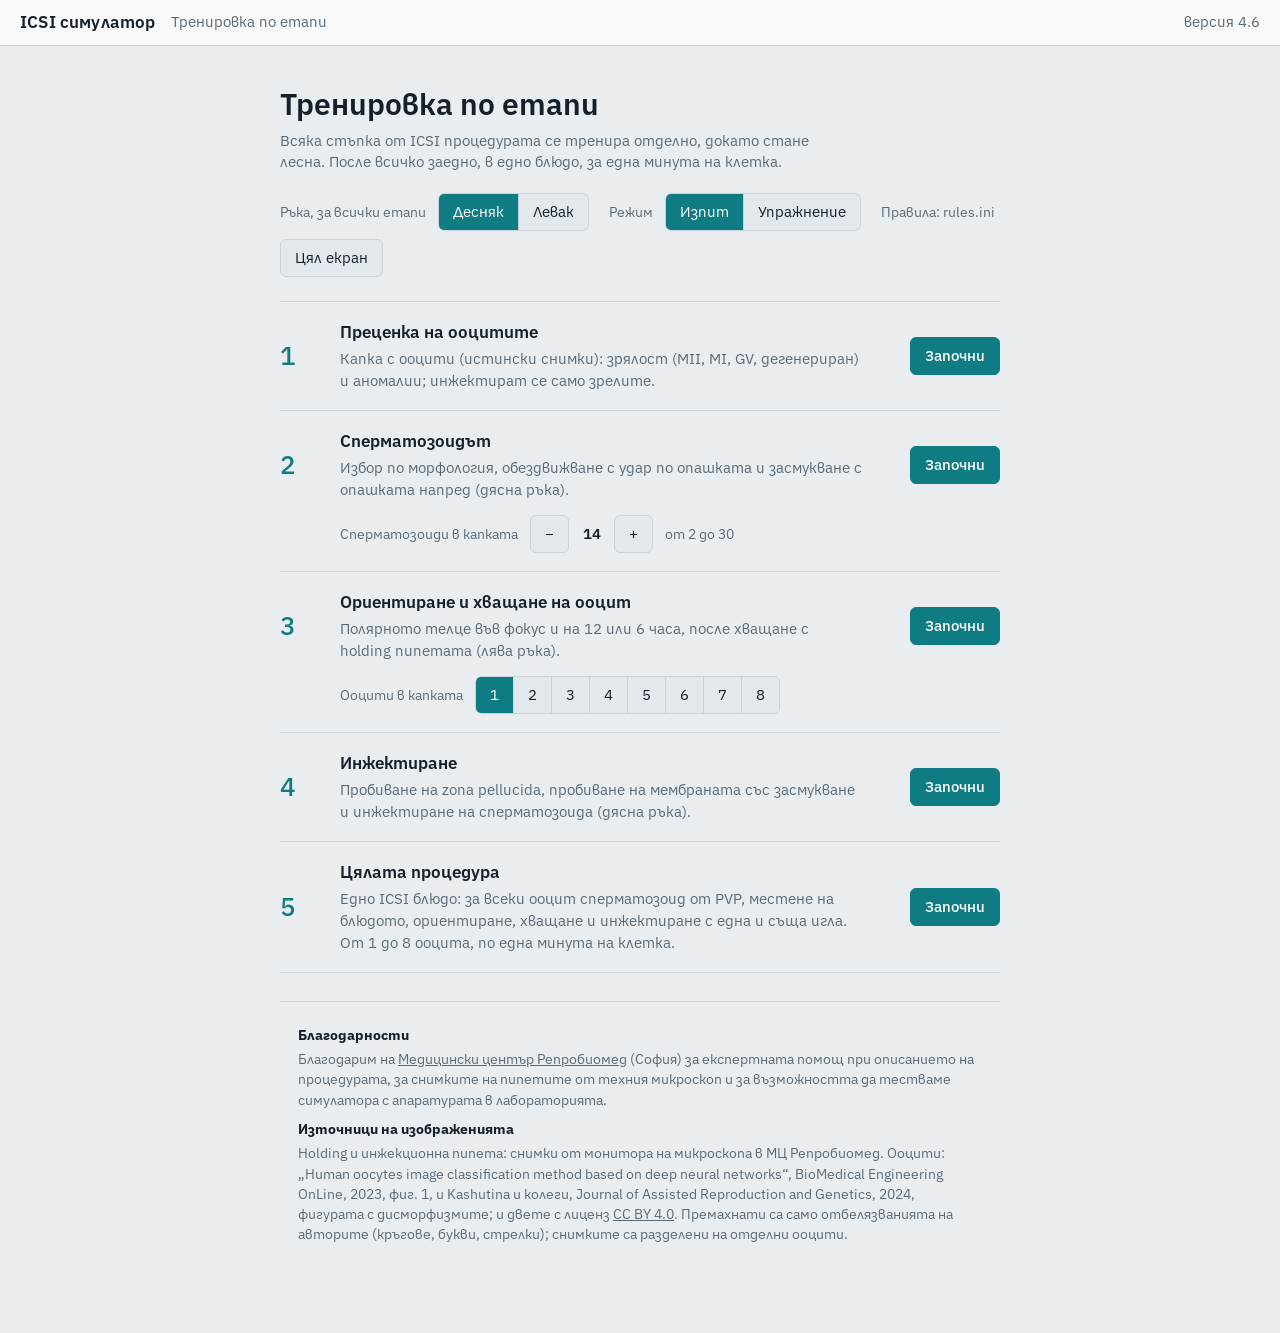
==== index.html @ 1d96ddb6 "Update za_shefa_4.zip - 09.10.2026" ====
<!DOCTYPE html>
<html lang="bg">
<head>
<meta charset="utf-8">
<meta name="viewport" content="width=device-width, initial-scale=1, viewport-fit=cover">
<title>ICSI симулатор</title>
<link rel="preconnect" href="https://fonts.googleapis.com">
<link rel="preconnect" href="https://fonts.gstatic.com" crossorigin>
<link href="https://fonts.googleapis.com/css2?family=IBM+Plex+Sans:wght@400;500;600&display=swap&subset=cyrillic" rel="stylesheet">
<style>
:root {
  --bg: #E9EDF0;
  --panel: #F7F9FA;
  --ink: #16202A;
  --muted: #5B6B78;
  --line: #CBD3DA;
  --accent: #0F7C83;
  --accent-ink: #FFFFFF;
  --warn: #9A6400;
  --err: #C2412D;
  --ok: #2E7D3E;
  --scope-bg: #0E141A;
  --btn: #E3E8EC;
  --btn-hover: #D5DDE3;
  color-scheme: light dark;
}
@media (prefers-color-scheme: dark) {
  :root:not([data-theme="light"]) {
    --bg: #121A22; --panel: #1A242E; --ink: #E6EBEF; --muted: #8E9BA7; --line: #2A3642;
    --accent: #5CC8C2; --accent-ink: #0B1A1C; --warn: #F2B84B; --err: #F0715F; --ok: #7FD18B;
    --btn: #22303C; --btn-hover: #2C3C4A;
  }
}
:root[data-theme="dark"] {
  --bg: #121A22; --panel: #1A242E; --ink: #E6EBEF; --muted: #8E9BA7; --line: #2A3642;
  --accent: #5CC8C2; --accent-ink: #0B1A1C; --warn: #F2B84B; --err: #F0715F; --ok: #7FD18B;
  --btn: #22303C; --btn-hover: #2C3C4A;
}
:root { box-sizing: border-box; padding-top: env(safe-area-inset-top, 0px); padding-bottom: env(safe-area-inset-bottom, 0px); }
html { scroll-padding-top: env(safe-area-inset-top, 0px); height: 100%; }
*, *::before, *::after { box-sizing: inherit; }
body {
  margin: 0; min-height: 100%; background: var(--bg); color: var(--ink);
  font-family: "IBM Plex Sans", "Segoe UI", Roboto, "Helvetica Neue", Arial, sans-serif;
  font-size: 15px; line-height: 1.45; font-variant-numeric: tabular-nums;
}
button { font: inherit; color: inherit; }
button:focus-visible, [tabindex]:focus-visible { outline: 2px solid var(--accent); outline-offset: 2px; }

/* ---------- горна лента */
.bar {
  display: flex; align-items: center; gap: 16px; padding: 10px 20px;
  border-bottom: 1px solid var(--line); background: var(--panel);
}
.bar h1 { font-size: 17px; font-weight: 600; margin: 0; letter-spacing: 0.01em; }
.bar .where { color: var(--muted); font-size: 15px; }
.bar .spacer { flex: 1; }
.btn {
  border: 1px solid var(--line); background: var(--btn); padding: 7px 14px;
  border-radius: 6px; cursor: pointer; white-space: nowrap;
}
.btn:hover { background: var(--btn-hover); }
.btn.primary { background: var(--accent); color: var(--accent-ink); border-color: var(--accent); font-weight: 500; }
.btn.primary:hover { filter: brightness(1.07); }
.btn[aria-pressed="true"] { background: var(--accent); color: var(--accent-ink); border-color: var(--accent); }
.btn:disabled { opacity: 0.45; cursor: default; }

/* ---------- меню с етапите */
#menu { max-width: 760px; margin: 0 auto; padding: 40px 20px 60px; }
#menu h2 { font-size: 30px; font-weight: 600; margin: 0 0 8px; line-height: 1.2; }
#menu .lead { color: var(--muted); margin: 0 0 32px; max-width: 62ch; }
.stages { list-style: none; margin: 0; padding: 0; border-top: 1px solid var(--line); }
.stages li {
  display: grid; grid-template-columns: 44px 1fr auto; gap: 4px 16px; align-items: center;
  padding: 18px 0; border-bottom: 1px solid var(--line);
}
.stages .num { font-size: 26px; font-weight: 500; color: var(--muted); grid-row: span 2; }
.stages .t { font-weight: 600; font-size: 17px; }
.stages .d { color: var(--muted); grid-column: 2; max-width: 58ch; }
.stages .act { grid-column: 3; grid-row: 1 / span 2; }
.stages .soon { color: var(--muted); font-size: 14px; }
.stages li.ready .num { color: var(--accent); }
.setup { grid-column: 2 / span 2; display: flex; flex-wrap: wrap; align-items: center; gap: 8px 12px; margin-top: 10px; }
.setup .lbl { color: var(--muted); font-size: 14px; }
.setup .seg + .lbl { margin-left: 8px; }
.setup.global { margin: -12px 0 24px; }
.stepper { display: inline-flex; align-items: center; gap: 6px; }
.stepper output { min-width: 2.2em; text-align: center; font-weight: 600; }
.btn.hold:active, .btn.hold.on { background: var(--accent); color: var(--accent-ink); border-color: var(--accent); }
.btn.hold { touch-action: none; user-select: none; -webkit-user-select: none; -webkit-touch-callout: none; }
.btn:disabled { opacity: 0.45; cursor: not-allowed; }

/* ---------- етап */
#menu[hidden] { display: none; }
/* етапът: образ 4:3 в средата, черни ленти с данните отстрани */
body.in-stage > header.bar { display: none; }
.stagegrid {
  --bg: #000; --panel: #0C1014; --ink: #E4E9ED; --muted: #8C97A1; --line: #232C35;
  --accent: #5CC8C2; --accent-ink: #0B1A1C; --warn: #F2B84B; --err: #F0715F; --ok: #7FD18B;
  --btn: #161D24; --btn-hover: #1F2831;
  position: fixed; inset: 0; z-index: 1; background: #000; color: var(--ink);
  padding: env(safe-area-inset-top, 0px) env(safe-area-inset-right, 0px) env(safe-area-inset-bottom, 0px) env(safe-area-inset-left, 0px);
  display: grid; grid-template-columns: minmax(260px, 1fr) auto minmax(260px, 1fr);
}
.stagegrid[hidden] { display: none; }
.stagegrid .scope-wrap {
  align-self: center; justify-self: center; background: #000; aspect-ratio: 4 / 3;
  width: min(calc(100vw - 540px), calc(100vh * 4 / 3));
  width: min(calc(100vw - 540px), calc(100dvh * 4 / 3));
}
.stagegrid .scope { width: 100%; height: 100%; flex: none; }
.bar-l, .bar-r { overflow-y: auto; padding: 16px 16px 18px; display: flex; flex-direction: column; min-height: 0; }
.bar-l h3, .bar-r h3 { font-size: 12.5px; font-weight: 600; color: var(--muted); margin: 16px 0 7px; letter-spacing: 0.02em; }
.bar-l > h3:first-child { margin-top: 0; }
.bar-l .rows { font-size: 14px; }
.ctl { display: grid; gap: 8px; }
.ctl .seg.grid2 { display: grid; grid-template-columns: 1fr 1fr; }
.ctl .seg.grid2 .btn { padding: 7px 6px; }
.ctl .seg.grid2 .btn:nth-child(n+3) { border-top: 1px solid var(--line); }
.ctl .seg.grid2 .btn:nth-child(odd) { border-left: 0; }
.ctl .obj { display: flex; justify-content: space-between; }
.ctl .pair { display: grid; grid-template-columns: 1fr 1fr; gap: 8px; }
.ctl .hint { margin-top: 4px; }
.btn.wide { width: 100%; }
.btn.big { width: 100%; padding: 13px 12px; font-size: 17px; }
.bar-l .spacer, .bar-r .spacer { flex: 1; min-height: 14px; }
.topbtns { display: flex; gap: 6px; flex-wrap: wrap; }
.topbtns .btn { padding: 5px 10px; font-size: 13.5px; }
.stage-title { color: var(--muted); font-size: 13px; margin: 10px 0 4px; }
.score { font-size: 30px; font-weight: 600; line-height: 1.15; margin: 6px 0 2px; }
.score small { display: block; font-size: 13px; color: var(--muted); font-weight: 500; }
.score.low { color: var(--err); }
.score.good { color: var(--ok); }
.errs { list-style: none; margin: 0; padding: 0; font-size: 14px; }
.errs li { display: flex; justify-content: space-between; gap: 8px; padding: 4px 0; border-bottom: 1px solid var(--line); }
.errs .pts { color: var(--err); white-space: nowrap; font-weight: 600; }
.errs .empty { color: var(--muted); border: 0; }
.report { width: 100%; border-collapse: collapse; font-size: 13.5px; margin: 6px 0 10px; }
.report th, .report td { padding: 4px 6px; border-bottom: 1px solid var(--line); text-align: right; white-space: nowrap; }
.report th:first-child, .report td:first-child { text-align: left; }
.report th { color: var(--muted); font-weight: 600; }
.anomgrid { display: grid; gap: 2px; margin-top: 4px; }
.credits { max-width: 980px; margin: 28px auto 8px; padding: 14px 18px; border-top: 1px solid var(--line); color: var(--muted); font-size: 13.5px; }
.credits h3 { font-size: 13.5px; margin: 10px 0 4px; color: var(--ink); }
.credits p { margin: 0 0 6px; line-height: 1.5; }
.credits a { color: inherit; }
#q1Mat { display: grid; grid-template-columns: 1fr 1fr; width: 100%; }
#q1Mat .btn { padding: 7px 6px; }
#q1Mat .btn:nth-child(n+3) { border-top: 1px solid var(--line); }
label.anom { display: flex; gap: 8px; align-items: center; font-size: 13.5px; padding: 2px 0; cursor: pointer; }
label.anom input { accent-color: var(--accent); }
#result1 .card { max-width: min(720px, 96%); width: auto; }
#result1 .report td { white-space: normal; text-align: left; }
[data-load][hidden], #pickLoad .btn[hidden] { display: none !important; }
#result5 .card { max-width: min(600px, 94%); width: auto; }
.bar-r .toast { position: static; transform: none; max-width: none; text-align: left; margin: 8px 0 4px; pointer-events: auto; background: var(--btn); }
.side { padding: 18px 18px; overflow-y: auto; background: var(--panel); }
.side.left { border-right: 1px solid var(--line); }
.side.right { border-left: 1px solid var(--line); }
.side h3 { font-size: 13px; font-weight: 600; color: var(--muted); margin: 18px 0 8px; }
.side h3:first-child { margin-top: 0; }
.rows { display: grid; grid-template-columns: auto 1fr; gap: 5px 12px; margin: 0; }
.rows dt { color: var(--muted); }
.rows dd { margin: 0; text-align: right; font-weight: 500; }
.rows dd.ok { color: var(--ok); }
.rows dd.bad { color: var(--err); }
.rows dd.on { color: var(--accent); }
.rows[hidden] { display: none; }
.hint { color: var(--muted); font-size: 13.5px; margin: 14px 0 0; }
.hint kbd, .keys kbd {
  font: inherit; font-size: 12.5px; padding: 0 5px; border: 1px solid var(--line);
  border-radius: 4px; background: var(--btn);
}

.scope-wrap { display: flex; flex-direction: column; min-width: 0; min-height: 0; background: #000; }
.scope { position: relative; flex: 1; min-height: 0; touch-action: none; overflow: hidden; }
.scope canvas { position: absolute; inset: 0; width: 100%; height: 100%; display: block; cursor: grab; }
.scope canvas.rotating { cursor: crosshair; }
.scope canvas.dragging { cursor: grabbing; }
.toast {
  position: absolute; left: 50%; top: 14px; transform: translateX(-50%);
  background: rgba(8, 12, 16, 0.88); color: #E6EBEF; padding: 10px 16px; border-radius: 8px;
  max-width: min(90%, 560px); text-align: center; pointer-events: none; font-size: 14.5px;
  border-left: 3px solid #F0715F;
}
.toast[hidden] { display: none; }
.toast.ok { border-left-color: #7FD18B; }
.toast.warn { border-left-color: #F2B84B; }
.toast.info { border-left-color: #5CC8C2; }
.result {
  position: absolute; inset: 0; display: grid; place-items: center; background: rgba(8, 12, 16, 0.55);
}
.result[hidden] { display: none; }
.result .card {
  background: var(--panel); color: var(--ink); padding: 24px 28px; border-radius: 10px; min-width: 300px;
  max-width: 440px; border: 1px solid var(--line);
}
.result h4 { margin: 0 0 10px; font-size: 20px; font-weight: 600; }
.result h4.ok { color: var(--ok); }
.result h4.bad { color: var(--err); }
.result p { margin: 4px 0; }
.result .btn { margin-top: 16px; }

.toolbar {
  display: flex; flex-wrap: wrap; gap: 10px 14px; align-items: center; justify-content: center;
  padding: 10px 14px; background: var(--panel); border-top: 1px solid var(--line);
}
.seg { display: inline-flex; border: 1px solid var(--line); border-radius: 6px; overflow: hidden; }
.seg .btn { border: 0; border-radius: 0; }
.seg .btn + .btn { border-left: 1px solid var(--line); }
.obj { display: inline-flex; align-items: center; gap: 6px; }
.obj output { min-width: 3.2em; text-align: center; font-weight: 600; }
#stage .toolbar, #stage3 .toolbar { gap: 8px 10px; }
#stage .toolbar .btn, #stage3 .toolbar .btn { padding: 7px 11px; }
#stage3 .obj output { min-width: 4.6em; }

.timer { font-size: 46px; font-weight: 600; line-height: 1; margin: 2px 0 6px; }
.timer.warn { color: var(--warn); }
.timer.crit { color: var(--err); }
.timer.done { color: var(--ok); }
.tstatus { color: var(--muted); margin: 0 0 6px; }
.results { list-style: none; margin: 0; padding: 0; }
.results li { display: flex; justify-content: space-between; padding: 5px 0; border-bottom: 1px solid var(--line); }
.results li.bad { color: var(--err); }
.results li.warn { color: var(--warn); }
.results li.ok { color: var(--ok); }
.results .empty { color: var(--muted); border: 0; }
.lastcheck { border-left: 3px solid var(--err); background: var(--btn); border-radius: 6px; padding: 8px 10px; margin: 4px 0 12px; font-size: 14px; }
.lastcheck.ok { border-left-color: var(--ok); }
.lastcheck[hidden] { display: none; }
.lastcheck b { display: block; font-size: 12.5px; color: var(--muted); font-weight: 600; margin-bottom: 2px; }
.lastcheck div + div { margin-top: 4px; }

/* ---------- помощ */
.modal {
  position: fixed; top: 0; right: 0; bottom: 0; left: 0; z-index: 50;
  display: flex; align-items: center; justify-content: center;
  background: rgba(6, 10, 14, 0.6); padding: 16px;
}
.modal[hidden] { display: none; }
.modal-card {
  border: 1px solid var(--line); border-radius: 10px; background: var(--panel); color: var(--ink);
  max-width: 680px; width: 100%;
}
.help { padding: 22px 26px 18px; max-height: 84vh; overflow-y: auto; }
.help h2 { margin: 0 0 4px; font-size: 21px; font-weight: 600; }
.help h3 { font-size: 15px; font-weight: 600; margin: 18px 0 6px; color: var(--accent); }
.help ol { margin: 6px 0; padding-left: 22px; }
.help .hand-line { color: var(--accent); font-weight: 500; margin: 4px 0 0; }
.help li { margin: 3px 0; }
.keys { display: grid; grid-template-columns: max-content 1fr; gap: 6px 16px; margin: 6px 0; }
.keys dt { white-space: nowrap; }
.keys dd { margin: 0; color: var(--muted); }
.help .foot { display: flex; justify-content: flex-end; margin-top: 18px; }

@media (max-width: 900px) {
  /* тесен екран (таблет изправен, телефон): образът горе, лентите под него */
  .stagegrid { position: static; display: flex; flex-direction: column; min-height: 100vh; }
  .stagegrid .scope-wrap { order: -1; width: 100%; }
  .bar-l, .bar-r { overflow: visible; }
}
@media (prefers-reduced-motion: reduce) { * { scroll-behavior: auto !important; } }
</style>
</head>
<body>
<header class="bar">
  <h1>ICSI симулатор</h1>
  <span class="where" id="where">Тренировка по етапи</span>
  <span class="spacer"></span>
  <span class="where">версия 4.6</span>
  <button class="btn" id="btnMenu" hidden>Етапи</button>
  <button class="btn" id="btnHelp" hidden>Помощ</button>
</header>

<main id="menu">
  <h2>Тренировка по етапи</h2>
  <p class="lead">Всяка стъпка от ICSI процедурата се тренира отделно, докато стане лесна. После всичко заедно, в едно блюдо, за една минута на клетка.</p>
  <div class="setup global">
    <span class="lbl" id="lblHand">Ръка, за всички етапи</span>
    <span class="seg" role="group" aria-labelledby="lblHand" id="pickHand">
      <button class="btn" data-v="-1" aria-pressed="true">Десняк</button>
      <button class="btn" data-v="1" aria-pressed="false">Левак</button>
    </span>
    <span class="lbl" id="lblMode">Режим</span>
    <span class="seg" role="group" aria-labelledby="lblMode" id="pickMode">
      <button class="btn" data-v="exam" aria-pressed="true" title="Лимит 60 s, таймерът брои назад">Изпит</button>
      <button class="btn" data-v="practice" aria-pressed="false" title="Без лимит: таймерът показва за колко време се справяш">Упражнение</button>
    </span>
    <span class="lbl" id="rulesSrc">Правила: вградени</span>
    <button class="btn fsBtn" id="menuFs" type="button">Цял екран</button>
  </div>
  <ol class="stages">
    <li class="ready">
      <span class="num">1</span>
      <span class="t">Преценка на ооцитите</span>
      <span class="d">Капка с ооцити (истински снимки): зрялост (MII, MI, GV, дегенериран) и аномалии; инжектират се само зрелите.</span>
      <span class="act"><button class="btn primary" id="startStage1">Започни</button></span>
    </li>
    <li class="ready">
      <span class="num">2</span>
      <span class="t">Сперматозоидът</span>
      <span class="d">Избор по морфология, обездвижване с удар по опашката и засмукване с опашката напред (дясна ръка).</span>
      <span class="act"><button class="btn primary" id="startStage3">Започни</button></span>
      <div class="setup">
        <span class="lbl" id="lblSperm">Сперматозоиди в капката</span>
        <span class="stepper" role="group" aria-labelledby="lblSperm">
          <button class="btn" id="spMinus" title="По-малко">−</button>
          <output id="spOut">14</output>
          <button class="btn" id="spPlus" title="Повече">+</button>
        </span>
        <span class="lbl">от 2 до 30</span>
        <span class="lbl" id="lblLoad" data-load hidden>В иглата</span>
        <span class="seg" role="group" aria-labelledby="lblLoad" id="pickLoad" data-load hidden>
          <button class="btn" data-v="1" aria-pressed="true">1</button>
          <button class="btn" data-v="2" aria-pressed="false">2</button>
          <button class="btn" data-v="3" aria-pressed="false">3</button>
        </span>
      </div>
    </li>
    <li class="ready">
      <span class="num">3</span>
      <span class="t">Ориентиране и хващане на ооцит</span>
      <span class="d">Полярното телце във фокус и на 12 или 6 часа, после хващане с holding пипетата (лява ръка).</span>
      <span class="act"><button class="btn primary" id="startStage2">Започни</button></span>
      <div class="setup">
        <span class="lbl" id="lblCount">Ооцити в капката</span>
        <span class="seg" role="group" aria-labelledby="lblCount" id="pickCount">
          <button class="btn" data-v="1" aria-pressed="true">1</button>
          <button class="btn" data-v="2" aria-pressed="false">2</button>
          <button class="btn" data-v="3" aria-pressed="false">3</button>
          <button class="btn" data-v="4" aria-pressed="false">4</button>
          <button class="btn" data-v="5" aria-pressed="false">5</button>
          <button class="btn" data-v="6" aria-pressed="false">6</button>
          <button class="btn" data-v="7" aria-pressed="false">7</button>
          <button class="btn" data-v="8" aria-pressed="false">8</button>
        </span>
      </div>
    </li>
    <li class="ready">
      <span class="num">4</span>
      <span class="t">Инжектиране</span>
      <span class="d">Пробиване на zona pellucida, пробиване на мембраната със засмукване и инжектиране на сперматозоида (дясна ръка).</span>
      <span class="act"><button class="btn primary" id="startStage4">Започни</button></span>
    </li>
    <li class="ready">
      <span class="num">5</span>
      <span class="t">Цялата процедура</span>
      <span class="d">Едно ICSI блюдо: за всеки ооцит сперматозоид от PVP, местене на блюдото, ориентиране, хващане и инжектиране с една и съща игла. От 1 до 8 ооцита, по една минута на клетка.</span>
      <span class="act"><button class="btn primary" id="startStage5">Започни</button></span>
    </li>
  </ol>

  <section class="credits" aria-label="Благодарности и източници">
    <h3>Благодарности</h3>
    <p>Благодарим на <a href="https://reprobiomed.eu/" target="_blank" rel="noopener">Медицински център Репробиомед</a> (София)
       за експертната помощ при описанието на процедурата, за снимките на пипетите от техния микроскоп и за възможността
       да тестваме симулатора с апаратурата в лабораторията.</p>
    <h3>Източници на изображенията</h3>
    <p>Holding и инжекционна пипета: снимки от монитора на микроскопа в МЦ Репробиомед.
       Ооцити: „Human oocytes image classification method based on deep neural networks“, BioMedical Engineering OnLine, 2023, фиг. 1,
       и Kashutina и колеги, Journal of Assisted Reproduction and Genetics, 2024, фигурата с дисморфизмите; и двете с лиценз
       <a href="https://creativecommons.org/licenses/by/4.0/" target="_blank" rel="noopener">CC BY 4.0</a>. Премахнати са само
       отбелязванията на авторите (кръгове, букви, стрелки); снимките са разделени на отделни ооцити.</p>
  </section>
</main>

<main id="stage1" class="stagegrid" hidden>
  <aside class="bar-l" aria-label="Показания и управление">
    <h3>Капката</h3>
    <dl class="rows">
      <dt>Ооцити</dt><dd id="q1Count">0</dd>
      <dt>Оценени</dt><dd id="q1Done">0</dd>
      <dt>Обектив</dt><dd id="q1Obj">10x</dd>
    </dl>
    <h3>Управление</h3>
    <div class="ctl">
      <div class="obj" aria-label="Обектив">
        <button class="btn" id="obj1Minus">−</button><output id="obj1Out">10x</output><button class="btn" id="obj1Plus">+</button>
      </div>
      <p class="hint">Влачене на фона или W A S D местят блюдото. Клик върху ооцит го избира; оценката се отбелязва вдясно. <kbd>Tab</kbd> минава към следващия.</p>
    </div>
    <div class="spacer"></div>
    <button class="btn primary big" id="btnCheck1" title="Enter">Провери всички</button>
  </aside>
  <section class="scope-wrap" aria-label="Зрително поле на микроскопа">
    <div class="scope" id="scope1">
      <canvas id="cv1" aria-label="Изглед през микроскопа: капка с ооцити"></canvas>
      <div class="result" id="result1" hidden>
        <div class="card"><h4 id="res1Title">Готово</h4><div id="res1Body"></div><button class="btn primary" id="res1Next">Ново упражнение</button></div>
      </div>
    </div>
  </section>
  <aside class="bar-r" aria-label="Оценка, време и точки">
    <div class="topbtns">
      <button class="btn" id="rb1Menu">Етапи</button><button class="btn" id="rb1Help">Помощ</button><button class="btn fsBtn" id="rb1Fs">Цял екран</button>
    </div>
    <p class="stage-title" id="title1"></p>
    <h3 id="timerTitle1">Време</h3>
    <div class="timer" id="timer1">1:00.0</div>
    <p class="tstatus" id="tstatus1">Тръгва при първото действие</p>
    <h3 id="q1SelTitle">Избери ооцит</h3>
    <div id="q1Panel" hidden>
      <div class="seg grid2" role="group" aria-label="Зрялост" id="q1Mat">
        <button class="btn" data-v="MII">MII</button><button class="btn" data-v="MI">MI</button>
        <button class="btn" data-v="GV">GV</button><button class="btn" data-v="DEG">Дегенериран</button>
      </div>
      <h3>Аномалии</h3>
      <label class="anom"><input type="checkbox" id="q1None"> Без аномалии</label>
      <div class="anomgrid" id="q1Anom"></div>
    </div>
    <div class="toast" id="toast1" role="status" hidden></div>
    <div class="spacer"></div>
    <button class="btn wide" id="btnNew1" title="R">Ново упражнение</button>
  </aside>
</main>

<div id="help1" class="modal" role="dialog" aria-modal="true" aria-labelledby="help1Title" hidden>
  <div class="help modal-card">
    <h2 id="help1Title">Етап 1: преценка на ооцитите</h2>
    <p>В капката има няколко ооцита (броят се избира в менюто). Разгледай всеки и отбележи зрялостта му (MII, MI, GV или дегенериран) и аномалиите, които виждаш, или „Без аномалии“. Инжектират се само зрелите (MII).</p>
    <h3>Как</h3>
    <ol>
      <li>Мести блюдото (влачене на фона или W A S D) и сменяй увеличението (− / +, клавиши 1–5).</li>
      <li>Клик върху ооцит го избира; вдясно отбележи зрялостта и аномалиите. <kbd>Tab</kbd> минава към следващия.</li>
      <li>Когато си оценил всички, натисни „Провери всички“. Отчетът показва за всеки ооцит какво си отбелязал и кое е вярно.</li>
    </ol>
    <p class="hint">Точки (Изпит): незрял, определен като MII −40; MII, определен като незрял −30; друга грешка в зрялостта −20; пропусната аномалия −15; отбелязана аномалия, която я няма −10 (в правилата). Всеки ооцит е от 100.</p>
    <p class="hint">Снимки: BioMedical Engineering OnLine 2023 (фиг. 1) и Journal of Assisted Reproduction and Genetics 2024 (Kashutina и колеги), лиценз CC BY 4.0; премахнати са само отбелязванията на авторите. Снимките се показват завъртени и огледални, за да не се запомнят.</p>
    <div class="foot"><button class="btn primary" id="help1Close">Започни</button></div>
  </div>
</div>


<main id="stage" class="stagegrid" hidden>
  <aside class="bar-l" aria-label="Показания и управление">
    <dl class="rows" id="multiRows" hidden>
      <dt>Готови клетки</dt><dd id="vDone">0 от 0</dd>
    </dl>
    <h3>Клетката до пипетата</h3>
    <dl class="rows">
      <dt>Полярно телце</dt><dd id="vClock">–</dd>
      <dt>Телце, фокус</dt><dd id="vTilt">–</dd>
      <dt>До пипетата</dt><dd id="vDist">–</dd>
      <dt>Състояние</dt><dd id="vHeld">свободна</dd>
    </dl>
    <h3>Микроскоп</h3>
    <dl class="rows">
      <dt>Обектив</dt><dd id="vObj">10x</dd>
      <dt>Фокус</dt><dd id="fv3">–</dd>
      <dt>Holding над дъното</dt><dd id="vZ">40 µm</dd>
      <dt id="vZiLbl">Инжекц. над дъното</dt><dd id="vZi">78 µm</dd>
      <dt>Смукане</dt><dd id="vSuction">изкл.</dd>
      <dt>Ръка</dt><dd id="vHand">десняк</dd>
    </dl>
    <h3>Управление</h3>
    <div class="ctl" role="toolbar" aria-label="Управление">
      <div class="seg grid2" role="group" aria-label="Какво прави влаченето">
        <button class="btn" id="modePip" aria-pressed="true" title="Влачене, стрелки и E/Q: holding пипетата (лява ръка)">Holding</button>
        <button class="btn" id="modeInj" aria-pressed="false" title="Влачене, I J K L и U/O: инжекционната пипета (дясна ръка)">Инжекционна</button>
        <button class="btn" id="modeMove" aria-pressed="false" title="Влачене и WASD местят блюдото (предметната маса)">Блюдо</button>
        <button class="btn" id="modeRotate" aria-pressed="false" title="Влачене върти клетката (или Shift + влачене)">Върти</button>
      </div>
      <div class="obj" aria-label="Обектив">
        <button class="btn" id="objMinus" title="По-малко увеличение">−</button>
        <output id="objOut">10x</output>
        <button class="btn" id="objPlus" title="По-голямо увеличение">+</button>
      </div>
      <div class="pair">
        <button class="btn hold" id="fDn3" title="Z, задръж">Фокус ▼</button>
        <button class="btn hold" id="fUp3" title="X, задръж">Фокус ▲</button>
      </div>
      <div class="pair">
        <button class="btn hold" id="btnDown2" title="E, задръж">▼ Спусни</button>
        <button class="btn hold" id="btnUp2" title="Q, задръж">▲ Вдигни</button>
      </div>
      <button class="btn wide" id="btnSuction" aria-pressed="false" title="Space">Смукане</button>
      <button class="btn wide" id="btnHand" title="M">Превключи на левак</button>
      <p class="hint" id="shiftHint"><kbd>Shift</kbd> + влачене винаги върти клетката.</p>
    </div>
    <div class="spacer"></div>
    <button class="btn primary big" id="btnCheck" title="Enter">Провери</button>
  </aside>

  <section class="scope-wrap" aria-label="Зрително поле на микроскопа">
    <div class="scope" id="scope">
      <canvas id="cv" aria-label="Изглед през микроскопа"></canvas>
      <div class="result" id="result" hidden>
        <div class="card">
          <h4 id="resTitle">Готово</h4>
          <div id="resBody"></div>
          <p class="hint" id="resAuto" hidden></p>
          <button class="btn primary" id="resNext">Нова клетка</button>
        </div>
      </div>
    </div>
  </section>

  <aside class="bar-r" aria-label="Време, точки и грешки">
    <div class="topbtns">
      <button class="btn" id="rbMenu">Етапи</button>
      <button class="btn" id="rbHelp">Помощ</button>
      <button class="btn fsBtn" id="rbFs">Цял екран</button>
    </div>
    <p class="stage-title" id="title2"></p>
    <h3 id="timerTitle">Време за клетката</h3>
    <div class="timer" id="timer">1:00.0</div>
    <p class="tstatus" id="tstatus">Тръгва при първото действие</p>
    <div class="score" id="score2"></div>
    <div class="toast" id="toast" role="status" hidden></div>
    <div class="lastcheck" id="lastCheck" role="status" hidden></div>
    <h3>Грешки</h3>
    <ul class="errs" id="errs2"><li class="empty">Няма</li></ul>
    <h3>Резултати</h3>
    <ul class="results" id="results"><li class="empty">Още няма завършени клетки</li></ul>
    <p class="hint" id="inTime"></p>
    <div class="spacer"></div>
    <button class="btn wide" id="btnNew" title="R">Нова клетка</button>
  </aside>
</main>


<main id="stage3" class="stagegrid" hidden>
  <aside class="bar-l" aria-label="Показания и управление">
    <h3>Инжекционна пипета</h3>
    <dl class="rows">
      <dt>Връх над дъното</dt><dd id="w3Z">10 µm</dd>
      <dt>Поток</dt><dd id="w3Flow">няма</dd>
    </dl>
    <h3>В пипетата</h3>
    <dl class="rows">
      <dt>Сперматозоид</dt><dd id="w3In">няма</dd>
      <dt>Обездвижен</dt><dd id="w3Immob">–</dd>
      <dt>Влязъл с</dt><dd id="w3Dir">–</dd>
      <dt>Главата от върха</dt><dd id="w3Depth">–</dd>
    </dl>
    <h3>Микроскоп</h3>
    <dl class="rows">
      <dt>Обектив</dt><dd id="w3Obj">20x</dd>
      <dt>Фокус</dt><dd id="fv2">–</dd>
      <dt>Общо увеличение</dt><dd id="w3Mag">200x</dd>
      <dt>Сперматозоиди</dt><dd id="w3Count">14</dd>
      <dt>Обездвижени</dt><dd id="w3Immobs">0</dd>
      <dt>Ръка</dt><dd id="w3Hand">десняк</dd>
    </dl>
    <h3>Управление</h3>
    <div class="ctl" role="toolbar" aria-label="Управление">
      <div class="seg grid2" role="group" aria-label="Какво прави влаченето">
        <button class="btn" id="mode3Pip" aria-pressed="true" title="Влачене и стрелки местят пипетата">Пипета</button>
        <button class="btn" id="mode3Dish" aria-pressed="false" title="Влачене и WASD местят блюдото (предметната маса)">Блюдо</button>
      </div>
      <div class="obj" aria-label="Обектив">
        <button class="btn" id="obj3Minus" title="По-малко увеличение">−</button>
        <output id="obj3Out">20x</output>
        <button class="btn" id="obj3Plus" title="По-голямо увеличение">+</button>
      </div>
      <div class="pair">
        <button class="btn hold" id="fDn2" title="Z, задръж">Фокус ▼</button>
        <button class="btn hold" id="fUp2" title="X, задръж">Фокус ▲</button>
      </div>
      <div class="pair">
        <button class="btn hold" id="btnDown3" title="E, задръж">▼ Спусни</button>
        <button class="btn hold" id="btnUp3" title="Q, задръж">▲ Вдигни</button>
      </div>
      <div class="pair">
        <button class="btn hold" id="btnAsp3" title="Space, задръж">Засмукай</button>
        <button class="btn hold" id="btnExp3" title="B, задръж">Изтласкай</button>
      </div>
      <button class="btn wide" id="btnHand3" title="M">Превключи на левак</button>
      <p class="hint">Фокусът е на дъното, където плуват сперматозоидите. <kbd>Shift</kbd> забавя движението и потока.</p>
    </div>
    <div class="spacer"></div>
    <button class="btn primary big" id="btnCheck3" title="Enter">Провери</button>
  </aside>

  <section class="scope-wrap" aria-label="Зрително поле на микроскопа">
    <div class="scope" id="scope3">
      <canvas id="cv3" aria-label="Изглед през микроскопа"></canvas>
      <div class="result" id="result3" hidden>
        <div class="card">
          <h4 id="res3Title">Готово</h4>
          <div id="res3Body"></div>
          <p class="hint" id="res3Auto" hidden></p>
          <button class="btn primary" id="res3Next">Нова капка</button>
        </div>
      </div>
    </div>
  </section>

  <aside class="bar-r" aria-label="Време, точки и грешки">
    <div class="topbtns">
      <button class="btn" id="rb3Menu">Етапи</button>
      <button class="btn" id="rb3Help">Помощ</button>
      <button class="btn fsBtn" id="rb3Fs">Цял екран</button>
    </div>
    <p class="stage-title" id="title3"></p>
    <h3 id="timerTitle3">Време</h3>
    <div class="timer" id="timer3">1:00.0</div>
    <p class="tstatus" id="tstatus3">Тръгва при първото действие</p>
    <div class="score" id="score3"></div>
    <div class="toast" id="toast3" role="status" hidden></div>
    <div class="lastcheck" id="lastCheck3" role="status" hidden></div>
    <h3>Грешки</h3>
    <ul class="errs" id="errs3"><li class="empty">Няма</li></ul>
    <h3>Резултати</h3>
    <ul class="results" id="results3"><li class="empty">Още няма завършени опити</li></ul>
    <p class="hint" id="inTime3"></p>
    <div class="spacer"></div>
    <button class="btn wide" id="btnNew3" title="R">Нова капка</button>
  </aside>
</main>

<main id="stage4" class="stagegrid" hidden>
  <aside class="bar-l" aria-label="Показания и управление">
    <h3>Инжекционна пипета</h3>
    <dl class="rows">
      <dt>Височина</dt><dd id="w4Z">78 µm</dd>
      <dt>Сперматозоид</dt><dd id="w4Sp">в иглата</dd>
      <dt>Цитоплазма в иглата</dt><dd id="w4Cy">0 µm</dd>
      <dt>Поток</dt><dd id="w4Flow">няма</dd>
    </dl>
    <h3>Ооцитът</h3>
    <dl class="rows">
      <dt>Zona pellucida</dt><dd id="w4Zona">цяла</dd>
      <dt>Мембрана</dt><dd id="w4Mem">цяла</dd>
      <dt>Дълбочина</dt><dd id="w4Depth">–</dd>
      <dt>Среда в ооцита</dt><dd id="w4Med">0 µm</dd>
    </dl>
    <h3>Микроскоп</h3>
    <dl class="rows">
      <dt>Обектив</dt><dd id="w4Obj">40x</dd>
      <dt>Фокус</dt><dd id="fv4">–</dd>
      <dt>Ръка</dt><dd id="w4Hand">десняк</dd>
    </dl>
    <h3>Управление</h3>
    <div class="ctl" role="toolbar" aria-label="Управление">
      <div class="obj" aria-label="Обектив">
        <button class="btn" id="obj4Minus" title="По-малко увеличение">−</button>
        <output id="obj4Out">40x</output>
        <button class="btn" id="obj4Plus" title="По-голямо увеличение">+</button>
      </div>
      <div class="pair">
        <button class="btn hold" id="fDn4" title="Z, задръж">Фокус ▼</button>
        <button class="btn hold" id="fUp4" title="X, задръж">Фокус ▲</button>
      </div>
      <div class="pair">
        <button class="btn hold" id="btnDown4" title="O, задръж">▼ Спусни</button>
        <button class="btn hold" id="btnUp4" title="U, задръж">▲ Вдигни</button>
      </div>
      <div class="pair">
        <button class="btn hold" id="btnAsp4" title="Space, задръж">Засмукай</button>
        <button class="btn hold" id="btnExp4" title="B, задръж">Изтласкай</button>
      </div>
      <p class="hint">Влачене или I J K L местят иглата. Инжекторът е маслен: потокът тръгва и спира с малко закъснение.</p>
    </div>
    <div class="spacer"></div>
    <button class="btn primary big" id="btnCheck4" title="Enter">Провери</button>
  </aside>
  <section class="scope-wrap" aria-label="Зрително поле на микроскопа">
    <div class="scope" id="scope4">
      <canvas id="cv4" aria-label="Изглед през микроскопа: инжектиране"></canvas>
      <div class="result" id="result4" hidden>
        <div class="card">
          <h4 id="res4Title">Готово</h4>
          <div id="res4Body"></div>
          <p class="hint" id="res4Auto" hidden></p>
          <button class="btn primary" id="res4Next">Нова клетка</button>
        </div>
      </div>
    </div>
  </section>
  <aside class="bar-r" aria-label="Време, точки и грешки">
    <div class="topbtns">
      <button class="btn" id="rb4Menu">Етапи</button>
      <button class="btn" id="rb4Help">Помощ</button>
      <button class="btn fsBtn" id="rb4Fs">Цял екран</button>
    </div>
    <p class="stage-title" id="title4"></p>
    <h3 id="timerTitle4">Време</h3>
    <div class="timer" id="timer4">1:00.0</div>
    <p class="tstatus" id="tstatus4">Тръгва при първото действие</p>
    <div class="score" id="score4"></div>
    <div class="toast" id="toast4" role="status" hidden></div>
    <div class="lastcheck" id="lastCheck4" role="status" hidden></div>
    <h3>Грешки</h3>
    <ul class="errs" id="errs4"><li class="empty">Няма</li></ul>
    <h3>Резултати</h3>
    <ul class="results" id="results4"><li class="empty">Още няма завършени клетки</li></ul>
    <p class="hint" id="inTime4"></p>
    <div class="spacer"></div>
    <button class="btn wide" id="btnNew4" title="R">Нова клетка</button>
  </aside>
</main>

<main id="stage5" class="stagegrid" hidden>
  <aside class="bar-l" aria-label="Показания и управление">
    <h3>Къде е изгледът</h3>
    <dl class="rows">
      <dt>Капка</dt><dd id="w5Where">PVP</dd>
      <dt>Обектив</dt><dd id="w5Obj">20x</dd>
      <dt>Фокус</dt><dd id="fv5">–</dd>
    </dl>
    <h3>Инжекционна пипета</h3>
    <dl class="rows">
      <dt>Височина</dt><dd id="w5Z">4 µm</dd>
      <dt>Сперматозоид</dt><dd id="w5Sp">няма</dd>
      <dt>Поток</dt><dd id="w5Flow">няма</dd>
    </dl>
    <h3>Ооцитът</h3>
    <dl class="rows">
      <dt>Полярно телце</dt><dd id="w5Pb">–</dd>
      <dt>Holding</dt><dd id="w5Hold">свободен</dd>
      <dt>Zona / мембрана</dt><dd id="w5Mem">цяла / цяла</dd>
      <dt>Среда в ооцита</dt><dd id="w5Med">0 µm</dd>
    </dl>
    <h3>Управление</h3>
    <div class="ctl" role="toolbar" aria-label="Управление">
      <div class="seg grid2" role="group" aria-label="Какво прави влаченето">
        <button class="btn" id="mode5Pip" aria-pressed="true">Игла</button>
        <button class="btn" id="mode5Dish" aria-pressed="false">Блюдо</button>
      </div>
      <div class="obj" aria-label="Обектив">
        <button class="btn" id="obj5Minus">−</button>
        <output id="obj5Out">20x</output>
        <button class="btn" id="obj5Plus">+</button>
      </div>
      <div class="pair">
        <button class="btn hold" id="fDn5" title="Z, задръж">Фокус ▼</button>
        <button class="btn hold" id="fUp5" title="X, задръж">Фокус ▲</button>
      </div>
      <div class="pair">
        <button class="btn hold" id="btnDown5" title="E, задръж">▼ Спусни</button>
        <button class="btn hold" id="btnUp5" title="Q, задръж">▲ Вдигни</button>
      </div>
      <div class="pair">
        <button class="btn hold" id="btnAsp5" title="Space, задръж">Засмукай</button>
        <button class="btn hold" id="btnExp5" title="B, задръж">Изтласкай</button>
      </div>
      <button class="btn wide" id="btnHold5" aria-pressed="false" title="G">Holding: смукане</button>
    </div>
    <div class="spacer"></div>
    <button class="btn primary big" id="btnCheck5" title="Enter">Провери</button>
  </aside>
  <section class="scope-wrap" aria-label="Зрително поле на микроскопа">
    <div class="scope" id="scope5">
      <canvas id="cv5" aria-label="Изглед през микроскопа: цялата процедура"></canvas>
      <div class="result" id="result5" hidden>
        <div class="card">
          <h4 id="res5Title">Готово</h4>
          <div id="res5Body"></div>
          <button class="btn primary" id="res5Next">Ново упражнение</button>
        </div>
      </div>
    </div>
  </section>
  <aside class="bar-r" aria-label="Време, точки и грешки">
    <div class="topbtns">
      <button class="btn" id="rb5Menu">Етапи</button>
      <button class="btn" id="rb5Help">Помощ</button>
      <button class="btn fsBtn" id="rb5Fs">Цял екран</button>
    </div>
    <p class="stage-title" id="title5"></p>
    <h3 id="timerTitle5">Време</h3>
    <div class="timer" id="timer5">1:00.0</div>
    <p class="tstatus" id="tstatus5">Тръгва при първото действие</p>
    <div class="score" id="score5"></div>
    <div class="toast" id="toast5" role="status" hidden></div>
    <div class="lastcheck" id="lastCheck5" role="status" hidden></div>
    <h3>Грешки</h3>
    <ul class="errs" id="errs5"><li class="empty">Няма</li></ul>
    <h3>Резултати</h3>
    <ul class="results" id="results5"><li class="empty">Още няма завършени клетки</li></ul>
    <p class="hint" id="inTime5"></p>
    <div class="spacer"></div>
    <button class="btn wide" id="btnNew5" title="R">Ново упражнение</button>
  </aside>
</main>

<div id="help5" class="modal" role="dialog" aria-modal="true" aria-labelledby="help5Title" hidden>
  <div class="help modal-card">
    <h2 id="help5Title">Етап 5: цялата процедура</h2>
    <p>Едно ICSI блюдо: капка PVP със сперматозоидите и капка с ооцита, под масло. Пипетите стоят на място, а блюдото се мести с предметната маса, както на живо. Една игла носи сперматозоида от PVP до ооцита.</p>
    <p class="hand-line" id="help5Hand"></p>
    <h3>Задача: всички ооцити в капката, по една минута на клетка</h3>
    <p>Броят ооцити се избира в менюто. За всеки ооцит поотделно:</p>
    <ol>
      <li><b>В PVP:</b> иглата е точно над дъното. Ако в менюто е избран повече от един сперматозоид в иглата, засмучи толкова, и при всеки ооцит изтласквай само първия: два в един ооцит дават 0 точки за клетката. Избери нормален подвижен сперматозоид, обездвижи го (спусни до дъното и мини напречно през опашката) и го засмучи с опашката напред.</li>
      <li><b>Към ооцита:</b> премести блюдото до другата капка (режим „Блюдо“, влачене на фона или WASD).</li>
      <li><b>Ориентиране:</b> телцето е на случайно място. Търкаляй ооцита с иглата (както в етап 3), докато телцето е на 12 или 6 часа и във фокуса, после го докарай до holding пипетата и включи смукането (G). Внимание: в иглата е сперматозоидът - при резки движения или удари в ооцита той мръдва към върха и може да излезе.</li>
      <li><b>Инжектиране:</b> вдигни иглата до екватора (около 78 µm), влез на 3 часа, пробий мембраната със засмукване, изтласкай сперматозоида, изтегли иглата и натисни „Провери“. Ооцитът се пуска и остава отбелязан със зелено число; продължи със следващия.</li>
    </ol>
    <h3>Управление</h3>
    <dl class="keys">
      <dt><kbd>Z</kbd> / <kbd>X</kbd>, задържани</dt><dd>фокус на микроскопа надолу / нагоре (и бутоните „Фокус ▼ / ▲“): рязко е само това, което е на височината на фокуса</dd>
      <dt>Хващане + влачене</dt><dd>хванеш ли иглата, местиш нея; хванеш ли фона, местиш блюдото</dd>
      <dt>Стрелки / <kbd>I</kbd> <kbd>J</kbd> <kbd>K</kbd> <kbd>L</kbd></dt><dd>местят иглата; <kbd>W</kbd> <kbd>A</kbd> <kbd>S</kbd> <kbd>D</kbd> местят блюдото</dd>
      <dt><kbd>E</kbd> / <kbd>Q</kbd> (или <kbd>O</kbd> / <kbd>U</kbd>)</dt><dd>спуска / вдига иглата</dd>
      <dt><kbd>Space</kbd> / <kbd>B</kbd>, задържани</dt><dd>засмукване / изтласкване с иглата</dd>
      <dt><kbd>G</kbd></dt><dd>смукане на holding пипетата (вкл. / изкл.)</dd>
      <dt><kbd>1</kbd>–<kbd>5</kbd></dt><dd>обектив; <kbd>Enter</kbd> проверка; <kbd>R</kbd> ново упражнение</dd>
    </dl>
    <p class="hint">Точки (Изпит): сперматозоидът, ориентирането и инжектирането се оценяват по таблиците от етапи 2, 3 и 4 и се събират по тежестите от правилата. Ориентирането се оценява в момента, в който иглата пробие zona.</p>
    <div class="foot"><button class="btn primary" id="help5Close">Започни</button></div>
  </div>
</div>


<div id="help4" class="modal" role="dialog" aria-modal="true" aria-labelledby="help4Title" hidden>
  <div class="help modal-card">
    <h2 id="help4Title">Етап 4: инжектиране</h2>
    <p>Ооцитът е хванат от holding пипетата, с полярното телце на 12 или 6 часа. В инжекционната пипета има един обездвижен сперматозоид, близо до върха.</p>
    <p class="hand-line" id="help4Hand"></p>
    <h3>Задача, до 60 секунди</h3>
    <ol>
      <li>Иглата трябва да е на височината на екватора на ооцита (78 µm). Ако не е, при натиск тя се плъзга по zona, вместо да влезе.</li>
      <li>Влез на 3 часа (на 9 часа при огледалната постановка): натисни zona, докато поддаде.</li>
      <li>Продължи навътре: мембраната се разтяга като фуния около върха, но сама не се къса. Не стигай до отсрещната страна.</li>
      <li>Засмучи леко, докато мембраната се скъса: цитоплазмата рязко влиза в иглата.</li>
      <li>Изтласкай цитоплазмата и сперматозоида обратно в ооцита, с възможно най-малко среда.</li>
      <li>Изтегли иглата и натисни „Провери“.</li>
    </ol>
    <h3>Управление</h3>
    <dl class="keys">
      <dt><kbd>Z</kbd> / <kbd>X</kbd>, задържани</dt><dd>фокус на микроскопа надолу / нагоре (и бутоните „Фокус ▼ / ▲“): рязко е само това, което е на височината на фокуса</dd>
      <dt>Влачене</dt><dd>мести инжекционната пипета (плавно, като манипулатор)</dd>
      <dt><kbd>I</kbd> <kbd>J</kbd> <kbd>K</kbd> <kbd>L</kbd> или стрелки</dt><dd>мести иглата; с <kbd>Shift</kbd> по-бавно</dd>
      <dt><kbd>U</kbd> / <kbd>O</kbd>, задържан</dt><dd>вдига / спуска иглата</dd>
      <dt><kbd>Space</kbd>, задържан</dt><dd>засмуква (маслен инжектор: с малко закъснение)</dd>
      <dt><kbd>B</kbd>, задържан</dt><dd>изтласква</dd>
      <dt><kbd>1</kbd>–<kbd>5</kbd></dt><dd>обектив 4x, 10x, 20x, 40x, 40x × 1,5</dd>
      <dt><kbd>Enter</kbd></dt><dd>проверка; <kbd>R</kbd> нова клетка; <kbd>H</kbd> помощ</dd>
    </dl>
    <p class="hint">В режим „Изпит“ всяка клетка започва със 100 точки; всяка грешка отнема точки и се показва вдясно; при изтекло време точките са 0.</p>
    <div class="foot"><button class="btn primary" id="help4Close">Започни</button></div>
  </div>
</div>


<div id="help3" class="modal" role="dialog" aria-modal="true" aria-labelledby="help3Title" hidden>
  <div class="help modal-card">
    <h2 id="help3Title">Етап 2: сперматозоидът (версия 4.6)</h2>
    <p>Инжекционната пипета се движи с джойстика на манипулатора (тук: влачене или стрелки), а блюдото с капката PVP се мести с предметната маса (режим „Мести блюдото“ или WASD). Фокусът е на дъното, където плуват сперматозоидите: вдигнатата пипета е размазана, а спусната до дъното е ясна.</p>
    <p class="hand-line" id="help3Hand"></p>
    <h3>Задача, до 60 секунди</h3>
    <ol>
      <li>Избери подвижен сперматозоид с нормална глава и опашка. Кой какъв е, не пише: разпознаването е част от упражнението.</li>
      <li>Обездвижи го: доближи го с върха 2–3 µm над дъното, над средата на опашката спусни върха до дъното („▼ Спусни“ или E) и с кратко движение прекарай пипетата напречно през опашката. Не влачи върха по дъното, докато гониш сперматозоида. Главата не се пипа.</li>
      <li>Засмучи го <b>с опашката напред</b>: с върха на дъното доближи края на опашката и задръж „Засмукай“. Засмукването хваща само когато върхът е долу, при сперматозоида.</li>
      <li>Остави главата 5–80 µm навътре от върха („Изтласкай“ връща назад) и натисни „Провери“.</li>
    </ol>
    <h3>С мишка, тъчпад или пръст</h3>
    <dl class="keys">
      <dt><kbd>Z</kbd> / <kbd>X</kbd>, задържани</dt><dd>фокус на микроскопа надолу / нагоре (и бутоните „Фокус ▼ / ▲“): рязко е само това, което е на височината на фокуса</dd>
      <dt>Хващане + влачене</dt><dd>хванеш ли иглата, местиш нея; хванеш ли фона, местиш блюдото. Курсорът показва кое може да се хване.</dd>
      <dt>▼ Спусни, ▲ Вдигни</dt><dd>височина на върха над дъното, докато бутонът е задържан</dd>
      <dt>Засмукай, Изтласкай</dt><dd>действат, докато бутонът е задържан</dd>
      <dt>Бутони − и +</dt><dd>обектив; също щипване с два пръста на тъчпада или екрана</dd>
    </dl>
    <h3>С клавиатура</h3>
    <dl class="keys">
      <dt><kbd>Стрелки</kbd></dt><dd>мести пипетата; с <kbd>Shift</kbd> по-бавно</dd>
      <dt><kbd>WASD</kbd></dt><dd>мести блюдото (предметната маса)</dd>
      <dt><kbd>E</kbd> / <kbd>Q</kbd>, задържан</dt><dd>спуска / вдига върха</dd>
      <dt><kbd>Space</kbd>, задържан</dt><dd>засмукване (с <kbd>Shift</kbd> по-бавно)</dd>
      <dt><kbd>B</kbd>, задържан</dt><dd>изтласкване</dd>
      <dt><kbd>Enter</kbd></dt><dd>провери</dd>
      <dt><kbd>1</kbd>–<kbd>5</kbd></dt><dd>обектив 4x, 10x, 20x, 40x, 40x × 1,5 (общо 40x–600x)</dd>
      <dt><kbd>R</kbd> <kbd>M</kbd> <kbd>H</kbd></dt><dd>нова капка, десняк или левак, тази помощ</dd>
    </dl>
    <p class="hint">В режим „Упражнение“ няма лимит: таймерът показва за колко време се справяш.</p>
<p class="hint">Цял екран: Esc излиза, бутонът „Цял екран“ вдясно връща. В режим „Изпит“ всяка клетка започва със 100 точки; всяка грешка отнема точки и се показва вдясно; при изтекло време точките са 0.</p>
    <div class="foot"><button class="btn primary" id="help3Close">Започни</button></div>
  </div>
</div>

<div id="help" class="modal" role="dialog" aria-modal="true" aria-labelledby="helpTitle" hidden>
  <div class="help modal-card">
    <h2 id="helpTitle">Етап 3: ориентиране и хващане на ооцит (версия 4.6)</h2>
    <p>Holding пипетата се движи с джойстика на манипулатора (тук: влачене или стрелки), а блюдото с предметната маса (режим „Блюдо“ или WASD). Пипетата трябва да е на височината на <b>екватора на ооцита</b> (около 78 µm над дъното), иначе смукането не го хваща; извън това ниво тя е размазана.</p>
    <p class="hand-line" id="helpHand"></p>
    <h3>Задача, до 60 секунди</h3>
    <ol>
      <li>Докарай клетката близо до върха на пипетата.</li>
      <li>Докато е свободна, я завърти така, че полярното телце да е ясно, във фокус, и срещу „12“ или „6“.
        <span data-rot="pipette">С инжекционната пипета: докосни ооцита отстрани с върха и го плъзни по повърхността му. Движение настрани го завърта като часовник; вдигане или спускане на върха (U / O) го търкаля и телцето влиза във фокус или излиза от него.</span></li>
      <li>Нагласи височината на пипетата на екватора на ооцита (вляво „Пипета над дъното“ става зелено) и включи смукането: клетката се придърпва и се хваща.</li>
      <li>Натисни „Провери“. Ако нещо не е наред, пусни клетката, поправи и я хвани отново.</li>
    </ol>
    <div id="helpMulti" hidden>
      <h3>Няколко ооцита</h3>
      <p>Блюдото мести всички клетки заедно, а пипетата ги бута, ако ги срещне. Върти се клетката, която е най-близо до върха на пипетата (в синия кръг). След успешна проверка клетката получава зелен номер: изключи смукането, отмести блюдото и продължи със следващата. По 60 s на клетка.</p>
    </div>
    <h3>С мишка, тъчпад или пръст</h3>
    <dl class="keys">
      <dt><kbd>Z</kbd> / <kbd>X</kbd>, задържани</dt><dd>фокус на микроскопа надолу / нагоре (и бутоните „Фокус ▼ / ▲“): рязко е само това, което е на височината на фокуса</dd>
      <dt>Хващане + влачене</dt><dd>хванеш ли пипета, местиш нея (тя става активна); хванеш ли фона или ооцита, местиш блюдото</dd>
      <dt data-rot="pipette">Инжекционна пипета</dt><dd data-rot="pipette">с върха ѝ се търкаля ооцитът</dd>
      <dt data-rot="button">Върти + влачене</dt><dd data-rot="button">в средата търкаля клетката като топка, по ръба я завърта в равнината</dd>
      <dt>▼ Спусни, ▲ Вдигни</dt><dd>височина на пипетата, докато бутонът е задържан</dd>
      <dt data-rot="button">Shift + влачене</dt><dd data-rot="button">винаги върти клетката</dd>
      <dt>Бутони − и +</dt><dd>обектив 4x, 10x, 20x, 40x, 40x × 1,5; също щипване с два пръста на тъчпада или екрана</dd>
    </dl>
    <h3>С клавиатура</h3>
    <dl class="keys">
      <dt><kbd>Стрелки</kbd></dt><dd>мести пипетата; с <kbd>Shift</kbd> по-бавно</dd>
      <dt><kbd>WASD</kbd></dt><dd>мести блюдото (предметната маса)</dd>
      <dt><kbd>E</kbd> / <kbd>Q</kbd>, задържан</dt><dd>спуска / вдига пипетата</dd>
      <dt data-rot="pipette-keys"><kbd>I</kbd> <kbd>J</kbd> <kbd>K</kbd> <kbd>L</kbd></dt><dd data-rot="pipette-keys">мести инжекционната пипета (дясна ръка)</dd>
      <dt data-rot="pipette-keys"><kbd>U</kbd> / <kbd>O</kbd>, задържан</dt><dd data-rot="pipette-keys">вдига / спуска инжекционната пипета</dd>
      <dt data-rot="button"><kbd>U</kbd> <kbd>O</kbd></dt><dd data-rot="button">завърта клетката в равнината</dd>
      <dt data-rot="button"><kbd>I</kbd> <kbd>K</kbd> <kbd>J</kbd> <kbd>L</kbd></dt><dd data-rot="button">търкаля нагоре, надолу, наляво, надясно</dd>
      <dt><kbd>Space</kbd></dt><dd>смукане вкл. и изкл.</dd>
      <dt><kbd>Enter</kbd></dt><dd>провери</dd>
      <dt><kbd>1</kbd>–<kbd>5</kbd></dt><dd>обектив 4x, 10x, 20x, 40x, 40x × 1,5</dd>
      <dt><kbd>R</kbd> <kbd>M</kbd> <kbd>H</kbd></dt><dd>нова клетка, десняк или левак, тази помощ</dd>
    </dl>
    <p class="hint">Хваната клетка не може да се мести и върти, както на живо. Таймерът спира, докато помощта е отворена. В режим „Упражнение“ няма лимит: таймерът показва за колко време се справяш.</p>
<p class="hint">Цял екран: Esc излиза, бутонът „Цял екран“ вдясно връща. В режим „Изпит“ всяка клетка започва със 100 точки; всяка грешка отнема точки и се показва вдясно; при изтекло време точките са 0.</p>
    <div class="foot"><button class="btn primary" id="helpClose">Започни</button></div>
  </div>
</div>

<script>
"use strict";
// режим за всички етапи: „Изпит“ (лимит, обратно броене) или „Упражнение“ (без лимит, брои времето)
const GAME = { practice: false, rulesSource: "вградени" };
// точки в режим „Изпит“: всяка клетка/сперматозоид започва със 100; всяка грешка се отнема веднъж,
// неуспешните проверки - всеки път, до таван; сумата на всички грешки в етапа е 100; изтекло време = 0
const SCORE = {
  start: 100, pass: 70,
  s2: { bad_morphology: 30, immotile: 25, damaged: 20, head_first: 10, bottom_drag: 5, failed_check: 5, failed_check_max: 10,
        lost: 30 },                                   // lost: само в етап 5 - сперматозоидът излезе от иглата
  s3: { pb_position: 35, pb_focus: 35, wrong_height: 10, failed_check: 5, failed_check_max: 20 },
  s1: { immature_as_mii: 40, mii_as_immature: 30, wrong_maturity: 20, missed_anomaly: 15, false_anomaly: 10 },
  s4: { opposite_membrane: 25, damaged: 25, no_breach: 20, not_delivered: 15, medium: 5, inj_height: 5, failed_check: 5, failed_check_max: 5 },
};
const PEN_LABEL = {
  bad_morphology: "Сперматозоид с дефект на морфологията", immotile: "Неподвижен (нежизнеспособен) сперматозоид",
  damaged: "Повреден сперматозоид при обездвижването", head_first: "Влязъл с главата напред", bottom_drag: "Влачене на върха по дъното",
  lost: "Сперматозоидът излезе от иглата при резко движение",
  pb_position: "Телцето не е на 12 или 6 часа", pb_focus: "Телцето е извън фокуса", wrong_height: "Хващане на грешна височина",
  opposite_membrane: "Пробита отсрещна мембрана", damaged: "Увреден ооцит (твърде много засмукване)",
  no_breach: "Изтласкване без потвърден пробив", not_delivered: "Сперматозоидът не е вкаран", medium: "Твърде много среда",
  inj_height: "Иглата не е на екватора при влизане",
};
const newPen = stage => ({ stage, items: [], checks: 0 });
function penalize(pen, key) {
  if (!pen) return;
  if (key === "failed_check") { pen.checks++; return; }
  if (!pen.items.includes(key)) pen.items.push(key);
}
function penLost(pen) {
  const t = SCORE[pen.stage];
  return pen.items.reduce((a, k) => a + (t[k] || 0), 0) + Math.min(t.failed_check_max, pen.checks * t.failed_check);
}
const penScore = (pen, expired) => expired ? 0 : Math.max(0, SCORE.start - penLost(pen));
function renderPen(pen, errsId, scoreId, expired) {
  const t = SCORE[pen.stage], rows = pen.items.map(k => [PEN_LABEL[k] || k, t[k] || 0]);
  if (pen.checks) rows.push([`Неуспешни проверки (${pen.checks})`, Math.min(t.failed_check_max, pen.checks * t.failed_check)]);
  $(errsId).innerHTML = rows.length
    ? rows.map(([l, v]) => `<li><span>${l}</span>${GAME.practice ? "" : `<span class="pts">−${v}</span>`}</li>`).join("")
    : '<li class="empty">Няма</li>';
  const el = $(scoreId);
  if (GAME.practice) { el.className = "score"; el.innerHTML = `Упражнение<small>грешките се показват без точки</small>`; return; }
  const sc = penScore(pen, expired);
  el.className = "score " + (sc >= SCORE.pass ? "good" : "low");
  el.innerHTML = `${sc} / ${SCORE.start}<small>${expired ? "времето изтече: 0 точки" : "точки за текущата клетка"}</small>`;
}
function avgLine(results, total) {
  // средно от всички клетки (незавършените са 0) и дали е над прага
  if (GAME.practice || !results.length) return "";
  const sum = results.reduce((a, r) => a + (r.score || 0), 0), avg = Math.round(sum / Math.max(total, results.length));
  return `Средно: ${avg} / ${SCORE.start}, ${avg >= SCORE.pass ? "издържан" : "неиздържан"} (праг ${SCORE.pass})`;
}
// цял екран: влиза се с първото „Започни“ или с бутона; остава, докато не се излезе с Esc или бутона
const fsActive = () => !!(document.fullscreenElement || document.webkitFullscreenElement);
function enterFS() {
  const el = document.documentElement, f = el.requestFullscreen || el.webkitRequestFullscreen;
  if (f && !fsActive()) { try { const r = f.call(el); if (r && r.catch) r.catch(() => {}); } catch (e) { /* не се поддържа */ } }
}
function exitFS() {
  const f = document.exitFullscreen || document.webkitExitFullscreen;
  if (f && fsActive()) { try { const r = f.call(document); if (r && r.catch) r.catch(() => {}); } catch (e) { /* няма */ } }
}
function updFsBtns() { document.querySelectorAll(".fsBtn").forEach(b => { b.textContent = fsActive() ? "Изход от цял екран" : "Цял екран"; }); }
document.addEventListener("fullscreenchange", updFsBtns);
document.addEventListener("webkitfullscreenchange", updFsBtns);
/* ============================================================ константи (µm, s) */
const ZONA_OUT = 78, ZONA_IN = 62, OOPL = 53, PB_R = 5, PB_D = 57;
const GRAN_SIZE = [0.3, 0.8], GRAN_MAX_PX = 2.2;
const HOLD_OUT = 50, HOLD_IN = 12;
const DROP_R = 700;
// по-близо до реален микроскоп: на 4x се вижда цялата капка, на 40x клетката заема около половината поле
const OBJ = [["4x", 0.3], ["10x", 0.75], ["20x", 1.5], ["40x", 2.6]];
// етап 3 има и 40x с допълнителния увеличител 1,5x (като етап 2)
const OBJ2 = [...OBJ, ["40x × 1,5", 3.9]];
const BASE_FOV = 390;
let LIMIT = 60; const T_WARN = 20, T_CRIT = 10;
let ORIENT_TOL_H = 0.5, TILT_TOL = 20;
let CAPTURE = 30; const SUCTION_SPEED = 90;
const STAGE_SPEED = 120, MAX_SPIN = Math.PI / 2, FINE = 0.2;
const K_DAMP = -Math.log(0.02);
const START_DIST = [190, 320], START_ANG = 95;
const PLACE_R = 480, MIN_GAP = 25, TARGET_RANGE = ZONA_OUT * 2.3;
// височина на holding пипетата: ооцитът лежи на дъното, екваторът му е на височина ~ радиуса му
// как се върти ооцитът (rules.ini, [stage3] rotation): "pipette" - с инжекционната пипета, "button" - с режим „Върти“ и клавиши, "both"
let ROT3 = "pipette";
const INJ_TIP_R = 3.6, INJ_SPEED = 80, INJ_ROLL = 0.9;   // върхът на инжекционната пипета (µm), скорост, „сцепление“ при търкаляне
let Z2_TOL = 15; const Z2_EQ = ZONA_OUT, Z2_START = ZONA_OUT,   // holding пипетата започва на екватора
     ROLL2 = 0.9, Z2_MAX = 150, Z2_SPEED = 40, Z2_BLUR = 40, PIP_SPEED2 = 80;
const C = {
  oil: "rgb(166,165,161)", medium: "rgb(193,192,188)", dropEdge: "#78766A",   // фонът като до пипетата на снимката от камерата
  zona: "#ECEADF", zonaEdge: "#8C8A7D", pvs: "#DEDCD0", oopl: [172, 166, 148], gran: [150, 143, 127],
  ooplEdge: [120, 115, 100], pb: [190, 185, 166], pvsRGB: [222, 220, 208], ticks: "#2B6CB0",
  scope: "#0E141A", target: "#2B6CB0", done: "#2E7D3E",
};

/* ============================================================ кватерниони */
const qMul = (a, b) => [
  a[0]*b[0] - a[1]*b[1] - a[2]*b[2] - a[3]*b[3],
  a[0]*b[1] + a[1]*b[0] + a[2]*b[3] - a[3]*b[2],
  a[0]*b[2] - a[1]*b[3] + a[2]*b[0] + a[3]*b[1],
  a[0]*b[3] + a[1]*b[2] - a[2]*b[1] + a[3]*b[0]];
const qNorm = q => { const n = Math.hypot(q[0], q[1], q[2], q[3]) || 1; return q.map(c => c / n); };
const qAxisAngle = (ax, ang) => {
  const n = Math.hypot(ax[0], ax[1], ax[2]) || 1, s = Math.sin(ang / 2);
  return [Math.cos(ang / 2), ax[0] / n * s, ax[1] / n * s, ax[2] / n * s];
};
const qMat = ([w, x, y, z]) => [
  [1 - 2*(y*y + z*z), 2*(x*y - w*z), 2*(x*z + w*y)],
  [2*(x*y + w*z), 1 - 2*(x*x + z*z), 2*(y*z - w*x)],
  [2*(x*z - w*y), 2*(y*z + w*x), 1 - 2*(x*x + y*y)]];
const mApply = (m, v) => [
  m[0][0]*v[0] + m[0][1]*v[1] + m[0][2]*v[2],
  m[1][0]*v[0] + m[1][1]*v[1] + m[1][2]*v[2],
  m[2][0]*v[0] + m[2][1]*v[1] + m[2][2]*v[2]];
const qRandom = () => {
  const u1 = Math.random(), u2 = Math.random(), u3 = Math.random();
  const a = Math.sqrt(1 - u1), b = Math.sqrt(u1);
  return [a*Math.sin(2*Math.PI*u2), a*Math.cos(2*Math.PI*u2), b*Math.sin(2*Math.PI*u3), b*Math.cos(2*Math.PI*u3)];
};

/* ============================================================ клетки */
function makeGranules(n) {
  const out = [];
  for (let i = 0; i < n; i++) {
    let p;
    do { p = [Math.random()*2 - 1, Math.random()*2 - 1, Math.random()*2 - 1]; } while (p[0]*p[0] + p[1]*p[1] + p[2]*p[2] > 1);
    const r = OOPL * 0.95;
    out.push({ p: [p[0]*r, p[1]*r, p[2]*r], size: GRAN_SIZE[0] + Math.random()*(GRAN_SIZE[1] - GRAN_SIZE[0]), shade: Math.random() });
  }
  return out;
}
function makeCell(pos, nGran) {
  const q = qRandom();
  return { pos, q, M: qMat(q), held: false, done: false, doneIndex: 0, granules: makeGranules(nGran) };
}

/* ============================================================ състояние */
const S = {
  side: -1,                 // -1: holding отляво (десняк), +1: отдясно (левак)
  n: 1,                     // брой ооцити в капката
  obj: 1,
  dish: [0, 0],             // центърът на капката спрямо центъра на полето (мястото на хванатата клетка)
  cells: [],
  omega: [0, 0, 0], omegaCell: null,
  suction: false,
  session: { t: 0, lapStart: 0, state: "ready", attempts: 0 },
  results: [],
  mode: "pip",
  pip: [0, 0], z: 40, holdDown: false, holdUp: false,
  inj: [120, 0], zi: 78, injPrev: [120, 0, 78], activePip: "hold",
  paused: true,
};
const tipX = () => S.pip[0] + S.side * ZONA_OUT;   // върхът на holding пипетата; хванатата клетка е в S.pip
const zOk2 = () => Math.abs(S.z - Z2_EQ) <= Z2_TOL;       // пипетата е на екватора на ооцита
const limit = () => LIMIT * S.n;
const heldCell = () => S.cells.find(c => c.held) || null;

function placeCells(n) {
  if (n === 1) {
    const d = START_DIST[0] + Math.random() * (START_DIST[1] - START_DIST[0]);
    const a = (S.side < 0 ? 0 : Math.PI) + (Math.random()*2 - 1) * START_ANG * Math.PI / 180;
    return [makeCell([S.pip[0] + d * Math.cos(a), S.pip[1] + d * Math.sin(a)], 900)];
  }
  const pts = [], tx = tipX();
  for (let k = 0; k < 20000 && pts.length < n; k++) {
    const r = PLACE_R * Math.sqrt(Math.random()), a = Math.random() * 2 * Math.PI;
    const x = r * Math.cos(a), y = r * Math.sin(a);
    if (Math.hypot(x - S.pip[0], y - S.pip[1]) < ZONA_OUT * 2.4) continue;   // не точно на върха
    const beyond = S.side < 0 ? x <= tx : x >= tx, py = S.pip[1];
    const bx = beyond ? x : tx, by = Math.max(py - HOLD_OUT, Math.min(y, py + HOLD_OUT));
    if ((beyond && Math.abs(y - py) < HOLD_OUT) || Math.hypot(x - bx, y - by) < ZONA_OUT + 10) continue; // не върху пипетата
    if (pts.some(p => Math.hypot(x - p[0], y - p[1]) < 2 * ZONA_OUT + MIN_GAP)) continue;
    pts.push([x, y]);
  }
  return pts.map(p => makeCell(p, 520));
}

const injSide = () => -S.side;                  // инжекционната пипета е от другата страна (десняк: отдясно)
const injOn = () => ROT3 !== "button";
function newSession() {
  S.F = Z2_EQ;                                           // фокусът: на екватора на ооцита
  S.pen = newPen("s3"); S.lastPen = null;
  if (typeof pend2 !== "undefined") { pend2.hold = [0, 0]; pend2.inj = [0, 0]; }
  if ($("toast")) $("toast").hidden = true;
  S.dish = [0, 0]; S.pip = [0, 0]; S.z = Z2_START;
  S.inj = [injSide() * (ZONA_OUT + 90), 0]; S.zi = Z2_EQ; S.injPrev = [S.inj[0], S.inj[1], S.zi];
  S.cells = placeCells(S.n);
  S.omega = [0, 0, 0]; S.omegaCell = null;
  S.suction = false;
  S.session = { t: 0, lapStart: 0, state: "ready", attempts: 0 };
  if (S.n > 1) S.results = [];
  S.obj = S.n > 1 ? 0 : 1;
  showLastCheck("lastCheck", null);
  hideResult(); ui();
}

/* ============================================================ ориентация и проверка */
const pbOffset = c => mApply(c.M, [0, PB_D, 0]);
function pbClock(c) {
  const [x, y] = pbOffset(c);
  const h = (((Math.atan2(y, x) + Math.PI / 2) / (2 * Math.PI) * 12) % 12 + 12) % 12;
  return h < 0.05 ? 12 : h;
}
function pbTilt(c) { const z = pbOffset(c)[2]; return Math.asin(Math.max(-1, Math.min(1, z / PB_D))) * 180 / Math.PI; }
function orientErr(h) { const e12 = h === 12 ? 0 : Math.min(h, 12 - h), e6 = Math.abs(h - 6); return Math.min(e12, e6); }
const distToHold = c => Math.hypot(c.pos[0] - S.pip[0], c.pos[1] - S.pip[1]);

function target() {
  const h = heldCell();
  if (h) return h;
  let best = null, bd = TARGET_RANGE;
  for (const c of S.cells) { const d = distToHold(c); if (d <= bd) { best = c; bd = d; } }
  return best;
}

function evaluate(c) {
  const h = pbClock(c), tilt = pbTilt(c), err = orientErr(h);
  const fix = c.held ? ": пусни клетката, поправи и я хвани отново" : "";
  const p = [];
  if (c.done) p.push("Тази клетка вече е готова. Пусни я и хвани следващата.");
  if (Math.abs(tilt) > TILT_TOL) p.push(`Полярното телце е ${tilt > 0 ? "под" : "над"} фокусната равнина (${Math.abs(tilt).toFixed(0)}°)${fix || ": търкаляй клетката"}.`);
  else if (err > ORIENT_TOL_H) p.push(`Полярното телце е на ${h.toFixed(1)} ч, трябва да е на 12 или 6${fix}.`);
  if (!c.held) p.push("Клетката не е хваната: докарай я до върха на пипетата и включи смукането.");
  return { ok: p.length === 0, problems: p, err, tilt };
}

/* ============================================================ движение */
function moveDish(dx, dy) {
  // блюдото (капката) и свободните клетки се движат заедно; хванатата остава на пипетата
  const nd = [S.dish[0] + dx, S.dish[1] + dy];
  if (Math.hypot(nd[0], nd[1]) > DROP_R - 60) return;
  S.dish = nd;
  for (const c of S.cells) if (!c.held) { c.pos[0] += dx; c.pos[1] += dy; }
  resolveCollisions();
}
function movePip2(dx, dy) {
  // джойстикът мести holding пипетата в зрителното поле; хванатата клетка я следва
  let [px, py] = clampView(S.pip[0] + dx, S.pip[1] + dy, scale(), W, H);
  if (Math.hypot(px - S.dish[0], py - S.dish[1]) > DROP_R - 60) return;
  S.pip = [px, py];
  const h = heldCell(); if (h) h.pos = [px, py];
  resolveCollisions();
}
function moveInj(dx, dy) {
  // джойстикът на дясната ръка мести инжекционната пипета в зрителното поле
  let [ix, iy] = clampView(S.inj[0] + dx, S.inj[1] + dy, scale(), W, H);
  if (Math.hypot(ix - S.dish[0], iy - S.dish[1]) > DROP_R - 30) return;
  S.inj = [ix, iy];
}
// височината в µm над дъното -> ос z на ооцита (навътре в екрана); екваторът е z = 0
const hToZ = h => -(h - Z2_EQ);
function injContact(c) {
  const dz = hToZ(S.zi), dx = S.inj[0] - c.pos[0], dy = S.inj[1] - c.pos[1];
  return { dx, dy, dz, d: Math.hypot(dx, dy, dz) };
}
function rollStep() {
  // върхът на инжекционната пипета докосва ооцита и се плъзга по повърхността му -> ооцитът се търкаля
  if (!injOn()) { S.injPrev = [S.inj[0], S.inj[1], S.zi]; return; }
  const v = [S.inj[0] - S.injPrev[0], S.inj[1] - S.injPrev[1], hToZ(S.zi) - hToZ(S.injPrev[2])];
  S.injPrev = [S.inj[0], S.inj[1], S.zi];
  const moved = Math.hypot(v[0], v[1], v[2]);
  for (const c of S.cells) {
    const k = injContact(c);
    if (k.d > ZONA_OUT + INJ_TIP_R + 2 || k.d < 1e-6) continue;       // 2 µm: върхът е „опрян“
    const n = [k.dx / k.d, k.dy / k.d, k.dz / k.d];
    const vn = v[0] * n[0] + v[1] * n[1] + v[2] * n[2];
    const vt = [v[0] - vn * n[0], v[1] - vn * n[1], v[2] - vn * n[2]];
    const vtl = Math.hypot(vt[0], vt[1], vt[2]);
    if (moved > 0 && vtl > 0.05) {
      if (c.held) { warnHeld(); continue; }
      rotateCell(c, [n[1] * vt[2] - n[2] * vt[1], n[2] * vt[0] - n[0] * vt[2], n[0] * vt[1] - n[1] * vt[0]],
                 INJ_ROLL * vtl / ZONA_OUT);
      startTimerIfReady();
      // върхът леко притиска ооцита, докато се плъзга: контактът се запазва (ооцитът следва върха настрани)
      if (vn < 2 * vtl) {                          // докато върхът не се отдръпва от клетката
        const k2 = injContact(c), d0 = ZONA_OUT + INJ_TIP_R, rxy = Math.hypot(k2.dx, k2.dy);
        if (k2.d > d0 && rxy > 1e-6) {
          const want = Math.sqrt(Math.max(0, d0 * d0 - k2.dz * k2.dz));   // нужно хоризонтално разстояние
          const shift = Math.min(rxy - want, vtl);
          if (shift > 0) { c.pos[0] += k2.dx / rxy * shift; c.pos[1] += k2.dy / rxy * shift; }
        }
      }
    }
  }
}
function pushFromInj(c) {
  // ооцитът не минава през върха на инжекционната пипета (ако тя е на неговата височина)
  if (!injOn()) return;
  const dz = hToZ(S.zi);
  if (Math.abs(dz) >= ZONA_OUT) return;
  const rh = Math.sqrt(ZONA_OUT * ZONA_OUT - dz * dz) + INJ_TIP_R;
  let dx = c.pos[0] - S.inj[0], dy = c.pos[1] - S.inj[1], d = Math.hypot(dx, dy);
  if (d >= rh) return;
  if (d < 1e-6) { dx = -injSide(); dy = 0; d = 1; }
  c.pos[0] = S.inj[0] + dx / d * rh; c.pos[1] = S.inj[1] + dy / d * rh;
}
function pushFromPipette(c) {
  const tx = tipX(), p = c.pos, py = S.pip[1];
  const beyond = S.side < 0 ? p[0] <= tx : p[0] >= tx;
  const bx = beyond ? p[0] : tx, by = Math.max(py - HOLD_OUT, Math.min(p[1], py + HOLD_OUT));
  if (beyond && Math.abs(p[1] - py) < HOLD_OUT) { p[0] = tx - S.side * ZONA_OUT; return; }
  let dx = p[0] - bx, dy = p[1] - by, d = Math.hypot(dx, dy);
  if (d < ZONA_OUT) {
    if (d < 1e-6) { dx = -S.side; dy = 0; d = 1; }
    p[0] = bx + dx / d * ZONA_OUT; p[1] = by + dy / d * ZONA_OUT;
  }
}
function keepInDrop(c) {
  const rx = c.pos[0] - S.dish[0], ry = c.pos[1] - S.dish[1], rd = Math.hypot(rx, ry), lim = DROP_R - ZONA_OUT;
  if (rd > lim) { c.pos[0] = S.dish[0] + rx / rd * lim; c.pos[1] = S.dish[1] + ry / rd * lim; }
}
function resolveCollisions() {
  for (let it = 0; it < 3; it++) {
    for (const c of S.cells) if (!c.held) { pushFromPipette(c); pushFromInj(c); keepInDrop(c); }
    for (let i = 0; i < S.cells.length; i++) for (let j = i + 1; j < S.cells.length; j++) {
      const a = S.cells[i], b = S.cells[j];
      let dx = b.pos[0] - a.pos[0], dy = b.pos[1] - a.pos[1], d = Math.hypot(dx, dy);
      const min = 2 * ZONA_OUT;
      if (d >= min) continue;
      if (d < 1e-6) { dx = 1; dy = 0; d = 1; }
      const push = min - d, ux = dx / d, uy = dy / d;
      if (a.held) { b.pos[0] += ux * push; b.pos[1] += uy * push; }
      else if (b.held) { a.pos[0] -= ux * push; a.pos[1] -= uy * push; }
      else { a.pos[0] -= ux * push / 2; a.pos[1] -= uy * push / 2; b.pos[0] += ux * push / 2; b.pos[1] += uy * push / 2; }
    }
  }
}
function rollOnBottom() {
  // ооцитът лежи на дъното: когато се премести спрямо блюдото (побутнат, притеглен), триенето го търкаля
  for (const c of S.cells) {
    const rel = [c.pos[0] - S.dish[0], c.pos[1] - S.dish[1]];
    if (c.rel && !c.held) {
      const dx = rel[0] - c.rel[0], dy = rel[1] - c.rel[1], d = Math.hypot(dx, dy);
      if (d > 1e-4) rotateCell(c, [dy, -dx, 0], ROLL2 * d / ZONA_OUT);
    }
    c.rel = rel;
  }
}
function rotateCell(c, axis, ang) {
  if (!c || ang === 0) return;
  c.q = qNorm(qMul(qAxisAngle(axis, ang), c.q)); c.M = qMat(c.q);
}
function suctionStep(dt) {
  if (!S.suction) { for (const c of S.cells) c.held = false; return; }
  const h = heldCell();
  if (h) { h.pos = [...S.pip]; return; }
  let best = null, bd = Infinity;
  for (const c of S.cells) { const d = distToHold(c); if (d < bd) { best = c; bd = d; } }
  if (!best) return;
  if (bd < CAPTURE && !zOk2()) { zHint2(); return; }   // пипетата не е на височината на клетката
  if (bd >= CAPTURE && bd < CAPTURE * 5) farHint2(bd);  // смукането хваща само отблизо
  if (bd < 1.5) { best.held = true; best.pos = [...S.pip]; S.omega = [0, 0, 0]; return; }
  if (bd < CAPTURE) {
    const v = Math.min(SUCTION_SPEED * dt, bd);
    best.pos[0] -= (best.pos[0] - S.pip[0]) / bd * v; best.pos[1] -= (best.pos[1] - S.pip[1]) / bd * v;
  }
}

let lastFarHint2 = -1e9;
function farHint2(d) {
  const now = performance.now();
  if (now - lastFarHint2 > 3000) {
    lastFarHint2 = now;
    toast([`Ооцитът е на ${Math.round(d)} µm от holding пипетата.`, "Доближи пипетата до zona: смукането хваща отблизо."], "warn", 2600);
  }
}
let lastZHint2 = -1e9;
function zHint2() {
  penalize(S.pen, "wrong_height");
  const now = performance.now();
  if (now - lastZHint2 > 3000) {
    lastZHint2 = now;
    toast([S.z < Z2_EQ ? "Пипетата е под екватора на ооцита: вдигни я (Q)." : "Пипетата е над екватора на ооцита: спусни я (E).",
           `Нужно е около ${Z2_EQ} µm над дъното.`], "warn", 2600);
  }
}

/* ============================================================ вход */
const keys = new Set();
const cv = document.getElementById("cv"), ctx = cv.getContext("2d");
let W = 0, H = 0, DPR = 1;
// правоъгълен кадър 4:3 като на камерата: на 40x се виждат около 320 µm по ширина
const FIELD_REF = 320 * 2.6;
function fovR() { return Math.min(W, H) * 0.47; }
function scale() { return OBJ2[S.obj][1] * (W / FIELD_REF); }
function clampView(x, y, sc, w, h) {           // пипетите остават в кадъра
  const hx = w / 2 / sc * 0.92, hy = h / 2 / sc * 0.92;
  return [Math.max(-hx, Math.min(hx, x)), Math.max(-hy, Math.min(hy, y))];
}
const w2s = (x, y) => [W / 2 + x * scale(), H / 2 + y * scale()];

function startTimerIfReady() { if (S.session.state === "ready") S.session.state = "running"; }
function acceptsInput() { return !S.paused && (S.session.state === "ready" || S.session.state === "running"); }

// мишка, пръст, писалка; два пръста = увеличение
const pointers = new Map();
let drag = null, pinch = null;
// хващане: което е под мишката, това се мести (пипетите имат предимство пред блюдото)
const PIP_DRAG_MAX = 260;                              // µm/s: пипетата следва мишката, но не по-бързо от манипулатор
const pend2 = { hold: [0, 0], inj: [0, 0] };
function pickAt2(x, y) {
  const s = scale(), wx = (x - W / 2) / s, wy = (y - H / 2) / s, grab = 12 / s;
  if (injOn()) {
    const along = (wx - S.inj[0]) * injSide();
    if (along > -grab && Math.abs(wy - S.inj[1]) <= needleOuter(along) + grab) return "inj";
  }
  const alongH = (wx - tipX()) * S.side;
  if (alongH > -grab && Math.abs(wy - S.pip[1]) <= HOLD_OD_UM / 2 + grab / 2) return "pip";
  return "move";
}
function applyPending2(dt) {
  for (const [key, fn] of [["hold", movePip2], ["inj", moveInj]]) {
    const v = pend2[key], len = Math.hypot(v[0], v[1]);
    if (len < 1e-3) continue;
    const step = Math.min(len, PIP_DRAG_MAX * dt), mx = v[0] / len * step, my = v[1] / len * step;
    const before = key === "hold" ? [...S.pip] : [...S.inj];
    fn(mx, my);
    const after = key === "hold" ? S.pip : S.inj;
    if (after[0] === before[0] && after[1] === before[1]) pend2[key] = [0, 0];     // опряна в ръба - спира
    else pend2[key] = [v[0] - mx, v[1] - my];
  }
}
cv.addEventListener("pointerdown", e => {
  if (!acceptsInput()) return;
  cv.setPointerCapture(e.pointerId);
  const r = cv.getBoundingClientRect();
  pointers.set(e.pointerId, [e.clientX - r.left, e.clientY - r.top]);
  if (pointers.size === 2) {
    const [a, b] = [...pointers.values()];
    pinch = { d: Math.hypot(a[0] - b[0], a[1] - b[1]) };
    drag = null; cv.classList.remove("dragging");
    return;
  }
  drag = { x: e.clientX - r.left, y: e.clientY - r.top, rotate: ROT3 !== "pipette" && (S.mode === "rotate" || e.shiftKey) };
  if (!drag.rotate) setMode(pickAt2(drag.x, drag.y));          // хванатото става активно
  cv.classList.add("dragging"); cv.style.cursor = S.mode === "move" ? "move" : "grabbing";
});
cv.addEventListener("pointermove", e => {
  if (!pointers.has(e.pointerId)) {
    // без натиснат бутон: курсорът показва какво може да се хване
    if (e.pointerType === "mouse") { const r0 = cv.getBoundingClientRect(); cv.style.cursor = pickAt2(e.clientX - r0.left, e.clientY - r0.top) === "move" ? "move" : "grab"; }
    return;
  }
  const r = cv.getBoundingClientRect();
  const x = e.clientX - r.left, y = e.clientY - r.top;
  pointers.set(e.pointerId, [x, y]);
  if (pinch && pointers.size >= 2) {
    const [a, b] = [...pointers.values()];
    const d = Math.hypot(a[0] - b[0], a[1] - b[1]);
    if (d > pinch.d * 1.3) { setObj(S.obj + 1); pinch.d = d; }
    else if (d < pinch.d / 1.3) { setObj(S.obj - 1); pinch.d = d; }
    return;
  }
  if (!drag) return;
  const dx = x - drag.x, dy = y - drag.y;
  if (dx === 0 && dy === 0) return;
  startTimerIfReady();
  if (drag.rotate) {
    const t = target();
    if (!t) noTarget();
    else if (t.held) warnHeld();
    else arcball(t, drag.x, drag.y, x, y);
  } else {
    const s = scale();
    if (S.mode === "pip") { pend2.hold[0] += dx / s; pend2.hold[1] += dy / s; }
    else if (S.mode === "inj" && injOn()) { pend2.inj[0] += dx / s; pend2.inj[1] += dy / s; }
    else moveDish(dx / s, dy / s);
  }
  drag.x = x; drag.y = y;
});
function endPointer(e) {
  pointers.delete(e.pointerId);
  if (pointers.size < 2) pinch = null;
  if (pointers.size === 0) { drag = null; cv.classList.remove("dragging"); }
}
cv.addEventListener("pointerup", endPointer);
cv.addEventListener("pointercancel", endPointer);

function arcball(c, x0, y0, x1, y1) {
  // въображаема топка с размера на клетката: в средата търкаля, по ръба върти в равнината
  const [cx, cy] = w2s(c.pos[0], c.pos[1]);
  const R = Math.max(40, ZONA_OUT * scale());
  const map = (x, y) => {
    const a = (x - cx) / R, b = (y - cy) / R, d2 = a*a + b*b;
    if (d2 > 1) { const d = Math.sqrt(d2); return [a / d, b / d, 0]; }
    return [a, b, -Math.sqrt(1 - d2)];          // z навътре в екрана; горната повърхност е z < 0
  };
  const v0 = map(x0, y0), v1 = map(x1, y1);
  const ax = [v0[1]*v1[2] - v0[2]*v1[1], v0[2]*v1[0] - v0[0]*v1[2], v0[0]*v1[1] - v0[1]*v1[0]];
  const dot = Math.max(-1, Math.min(1, v0[0]*v1[0] + v0[1]*v1[1] + v0[2]*v1[2]));
  if (Math.hypot(ax[0], ax[1], ax[2]) > 1e-9) rotateCell(c, ax, Math.acos(dot));
}

let wheelAcc = 0;
cv.addEventListener("wheel", e => {
  // обикновеното превъртане (колело, Magic Mouse, тъчпад) не сменя обектива - само щипването (ctrlKey)
  if (!e.ctrlKey) return;
  e.preventDefault();
  wheelAcc += e.deltaY;
  const step = 25;
  while (wheelAcc <= -step) { setObj(S.obj + 1); wheelAcc += step; }
  while (wheelAcc >= step) { setObj(S.obj - 1); wheelAcc -= step; }
}, { passive: false });
function setObj(i) { S.obj = Math.max(0, Math.min(OBJ2.length - 1, i)); ui(); }

let lastWarn = -1e9;
function rateLimitedToast(lines, kind) {
  const now = performance.now();
  if (now - lastWarn > 2500) { lastWarn = now; toast(lines, kind, 2400); }
}
const warnHeld = () => rateLimitedToast(["Клетката е хваната и не може да се върти.", "Изключи смукането, завърти я и я хвани отново."], "warn");
const noTarget = () => rateLimitedToast(["Няма клетка до пипетата.", "Докарай клетка до върха ѝ, за да я въртиш."], "info");

document.addEventListener("keydown", e => {
  if (document.getElementById("stage").hidden) return;
  const k = e.key.toLowerCase();
  if (helpIsOpen()) { if (k === "h" || k === "escape") { closeHelp(); e.preventDefault(); } return; }
  // Space и Enter не бива да „натискат“ и фокусирания бутон (иначе действието се удвоява)
  if ([" ", "enter", "arrowup", "arrowdown", "arrowleft", "arrowright"].includes(k)) e.preventDefault();
  if (k === "h") { openHelp(); return; }
  keys.add(k);
  if (e.repeat) return;
  if (["1", "2", "3", "4", "5"].includes(k)) setObj(+k - 1);
  else if (k === "r") newSession();
  else if (k === "m") toggleHand();
  else if (k === " ") toggleSuction();
  else if (k === "enter") { if (!$("result").hidden) newSession(); else check(); }
});
document.addEventListener("keyup", e => keys.delete(e.key.toLowerCase()));
window.addEventListener("blur", () => { keys.clear(); S.holdDown = S.holdUp = false; });

function keyControl(dt) {
  if (!acceptsInput()) return;
  const has = k => keys.has(k);
  const fine = has("shift") ? FINE : 1;
  const px = (has("arrowright") ? 1 : 0) - (has("arrowleft") ? 1 : 0), py = (has("arrowdown") ? 1 : 0) - (has("arrowup") ? 1 : 0);
  if (px || py) { startTimerIfReady(); const n = Math.hypot(px, py); movePip2(px / n * PIP_SPEED2 * fine * dt, py / n * PIP_SPEED2 * fine * dt); }
  const mx = (has("d") ? 1 : 0) - (has("a") ? 1 : 0), my = (has("s") ? 1 : 0) - (has("w") ? 1 : 0);
  if (mx || my) { startTimerIfReady(); const n = Math.hypot(mx, my); moveDish(mx / n * STAGE_SPEED * fine * dt, my / n * STAGE_SPEED * fine * dt); }
  // бутоните ▼ / ▲ действат на избраната пипета; E/Q - holding, U/O - инжекционната
  const btnDz = (S.holdUp ? 1 : 0) - (S.holdDown ? 1 : 0);
  const dz = (has("q") ? 1 : 0) - (has("e") ? 1 : 0) + (S.activePip === "hold" ? btnDz : 0);
  if (dz) { startTimerIfReady(); S.z = Math.max(0, Math.min(Z2_MAX, S.z + Math.sign(dz) * Z2_SPEED * fine * dt)); }
  if (injOn()) {
    const keysInj = ROT3 === "pipette";          // при "both" клавишите въртят, пипетата е с мишка
    const ix = keysInj ? (has("l") ? 1 : 0) - (has("j") ? 1 : 0) : 0, iy = keysInj ? (has("k") ? 1 : 0) - (has("i") ? 1 : 0) : 0;
    if (ix || iy) { startTimerIfReady(); const n = Math.hypot(ix, iy); moveInj(ix / n * INJ_SPEED * fine * dt, iy / n * INJ_SPEED * fine * dt); }
    const dzi = (keysInj ? (has("u") ? 1 : 0) - (has("o") ? 1 : 0) : 0) + (S.activePip === "inj" ? btnDz : 0);
    if (dzi) { startTimerIfReady(); S.zi = Math.max(0, Math.min(Z2_MAX, S.zi + Math.sign(dzi) * Z2_SPEED * fine * dt)); }
  }
  if (ROT3 === "pipette") { rollStep(); return; }   // ооцитът се върти само с пипетата
  rollStep();
  const t = target();
  if (t !== S.omegaCell) { S.omega = [0, 0, 0]; S.omegaCell = t; }
  const rot = (has("o") ? 1 : 0) - (has("u") ? 1 : 0);
  const rr = (has("l") ? 1 : 0) - (has("j") ? 1 : 0);
  const rd = (has("k") ? 1 : 0) - (has("i") ? 1 : 0);
  if (rot || rr || rd) { startTimerIfReady(); if (!t) noTarget(); else if (t.held) warnHeld(); }
  const k = (!t || t.held) ? 0 : fine;
  const goal = [MAX_SPIN * k * rd, -MAX_SPIN * k * rr, MAX_SPIN * k * rot];
  const a = 1 - Math.exp(-K_DAMP * dt);
  S.omega = S.omega.map((w, i) => w + (goal[i] - w) * a);
  const sp = Math.hypot(S.omega[0], S.omega[1], S.omega[2]);
  if (sp > 1e-4 && t) rotateCell(t, S.omega, sp * dt);
}

/* ============================================================ действия */
function toggleSuction() {
  if (!acceptsInput()) return;
  startTimerIfReady();
  S.suction = !S.suction;
  if (!S.suction) for (const c of S.cells) c.held = false;
  ui();
}
function syncHandMenu() {
  document.querySelectorAll("#pickHand .btn").forEach(b => b.setAttribute("aria-pressed", +b.dataset.v === S.side));
}
function toggleHand() {
  if (S.session.state === "running") {
    toast(["Смяната на ръката започва ново упражнение.", "Натисни „Нова клетка“ и тогава я смени."], "info", 2600);
    return;
  }
  S.side = -S.side; syncHandMenu();
  S.results = [];
  newSession(); updateWhere();
  toast([S.side < 0 ? "Десняк: holding пипетата е отляво." : "Левак: holding пипетата е отдясно."], "info", 1800);
}
function check() {
  if (!acceptsInput()) return;
  startTimerIfReady();
  const c = heldCell();
  if (!c) { penalize(S.pen, "failed_check"); const m = ["Няма хваната клетка: докарай клетка до върха на пипетата и включи смукането."]; toast(m, "err", 3200); showLastCheck("lastCheck", m, false); ui(); return; }
  S.session.attempts++;
  const ev = evaluate(c);
  if (!ev.ok) {
    penalize(S.pen, "failed_check");
    if (Math.abs(ev.tilt) > TILT_TOL) penalize(S.pen, "pb_focus");
    else if (ev.err > ORIENT_TOL_H) penalize(S.pen, "pb_position");
    toast(ev.problems, "err", 3800); showLastCheck("lastCheck", ev.problems, false); ui(); return;
  }
  const ss = S.session, lap = ss.t - ss.lapStart;
  c.done = true;
  c.doneIndex = S.cells.filter(x => x.done).length;
  S.results.push({ n: S.results.length + 1, t: lap, ok: lap <= LIMIT, practice: GAME.practice, attempts: ss.attempts, err: ev.err, tilt: ev.tilt,
                   score: penScore(S.pen, false), pen: S.pen });
  S.lastPen = S.pen; S.pen = newPen("s3");
  ss.lapStart = ss.t; ss.attempts = 0;
  showLastCheck("lastCheck", [S.n === 1 ? "Правилно!" : `Клетка ${c.doneIndex} е готова.`], true);
  $("toast").hidden = true;
  if (S.cells.every(x => x.done)) { ss.state = "done"; showResult(true, ev); }
  else toast([`Клетка ${c.doneIndex} е готова за ${lap.toFixed(1)} s.`, "Изключи смукането, отмести блюдото и хвани следващата."], lap <= LIMIT ? "ok" : "warn", 3200);
  ui();
}

/* ============================================================ интерфейс */
const $ = id => document.getElementById(id);
// при успех: картата с резултата се показва няколко секунди и започва следващото упражнение
let AUTO_NEXT_S = 3;
const autoNext = {};
function startAutoNext(key, countId, noun, fn) {
  stopAutoNext(key);
  let left = AUTO_NEXT_S;
  const el = $(countId);
  const tick = () => {
    if (left <= 0) { stopAutoNext(key); fn(); return; }
    el.textContent = `${noun} започва след ${left} s…`; el.hidden = false; left--;
  };
  tick();
  autoNext[key] = setInterval(tick, 1000);
}
function stopAutoNext(key) { if (autoNext[key]) { clearInterval(autoNext[key]); autoNext[key] = 0; } }
function showLastCheck(id, lines, ok) {        // остава в десния панел до следващата проверка
  const el = $(id);
  if (!lines) { el.hidden = true; return; }
  el.className = "lastcheck" + (ok ? " ok" : "");
  el.innerHTML = "<b>Последна проверка</b>" + lines.map(l => `<div>${l}</div>`).join("");
  el.hidden = false;
}
const help = $("help");
function helpIsOpen() { return !help.hidden; }
function openHelp() {
  applyRotationRule();
  $("helpHand").textContent = S.side < 0 ? "Десняк: holding пипетата е отляво." : "Левак: holding пипетата е отдясно (огледално на десняк).";
  S.paused = true; help.hidden = false; $("helpClose").focus();
}
function closeHelp() { help.hidden = true; S.paused = false; }
help.addEventListener("click", e => { if (e.target === help) closeHelp(); });
$("helpClose").onclick = closeHelp;
$("btnHelp").onclick = () => (!$("stage1").hidden ? Q1open() : !$("stage5").hidden ? S5open() : !$("stage4").hidden ? U4open() : $("stage3").hidden ? openHelp() : S3open());
$("btnMenu").onclick = () => showMenu();
$("startStage2").onclick = () => { enterFS(); showStage(); };
$("rbMenu").onclick = () => showMenu();
$("rbHelp").onclick = () => openHelp();
document.querySelectorAll(".fsBtn").forEach(b => { b.onclick = () => (fsActive() ? exitFS() : enterFS()); });
$("modeMove").onclick = () => setMode("move");
$("modePip").onclick = () => setMode("pip");
$("modeInj").onclick = () => setMode("inj");
function applyRotationRule() {
  // показва само нужното според правилото за въртене
  $("modeInj").hidden = !injOn();
  $("modeRotate").hidden = ROT3 === "pipette";
  $("modeMove").style.gridColumn = ROT3 === "pipette" ? "span 2" : "";      // без „Върти“ „Блюдо“ заема целия ред
  $("vZiLbl").hidden = $("vZi").hidden = !injOn();
  if ($("shiftHint")) $("shiftHint").hidden = ROT3 === "pipette";
  document.querySelectorAll('#help [data-rot="pipette"]').forEach(el => el.hidden = !injOn());
  document.querySelectorAll('#help [data-rot="pipette-keys"]').forEach(el => el.hidden = ROT3 !== "pipette");
  document.querySelectorAll('#help [data-rot="button"]').forEach(el => el.hidden = ROT3 === "pipette");
  if ((S.mode === "rotate" && ROT3 === "pipette") || (S.mode === "inj" && !injOn())) setMode("pip");
}
$("modeRotate").onclick = () => setMode("rotate");
$("objMinus").onclick = () => setObj(S.obj - 1);
$("objPlus").onclick = () => setObj(S.obj + 1);
$("btnSuction").onclick = toggleSuction;
function holdBtn2(el, prop) {
  // натиснат бутон остава натиснат, докато пръстът/бутонът на мишката не се пусне, дори да мръдне
  const on = e => { if (!acceptsInput()) return; e.preventDefault(); try { el.setPointerCapture(e.pointerId); } catch (_) {}
                    S[prop] = true; startTimerIfReady(); el.classList.add("on"); };
  const off = () => { S[prop] = false; el.classList.remove("on"); };
  el.addEventListener("pointerdown", on);
  ["pointerup", "pointercancel", "lostpointercapture"].forEach(ev => el.addEventListener(ev, off));
}
holdBtn2($("btnDown2"), "holdDown");
holdBtn2($("btnUp2"), "holdUp");
$("btnCheck").onclick = check;
$("btnNew").onclick = newSession;
$("btnHand").onclick = toggleHand;
$("resNext").onclick = newSession;

// избор в менюто: ръка и брой ооцити
function bindChoice(groupId, onPick) {
  const btns = [...document.querySelectorAll(`#${groupId} .btn`)];
  btns.forEach(b => b.onclick = () => {
    btns.forEach(x => x.setAttribute("aria-pressed", x === b));
    onPick(b.dataset.v);
  });
}
bindChoice("pickHand", v => { S.side = +v; });
bindChoice("pickMode", v => { GAME.practice = v === "practice"; });
bindChoice("pickCount", v => { S.n = +v; });

function setMode(m) {
  S.mode = m;
  if (m === "pip") S.activePip = "hold";
  if (m === "inj") S.activePip = "inj";
  $("modeInj").setAttribute("aria-pressed", m === "inj");
  $("modePip").setAttribute("aria-pressed", m === "pip");
  $("modeMove").setAttribute("aria-pressed", m === "move");
  $("modeRotate").setAttribute("aria-pressed", m === "rotate");
  cv.classList.toggle("rotating", m === "rotate");
}
function updateWhere() {
  $("where").textContent = `Етап 3: ориентиране и хващане на ооцит (${S.n === 1 ? "1 ооцит" : S.n + " ооцита"}, ${S.side < 0 ? "десняк" : "левак"}${GAME.practice ? ", упражнение" : ""})`;
  $("title2").textContent = $("where").textContent + " · версия 4.6";
}
function showMenu() {
  document.body.classList.remove("in-stage");
  $("menu").hidden = false; $("stage").hidden = true; $("stage3").hidden = true; if (window.T3) T3.paused = true;
  if ($("stage4")) { $("stage4").hidden = true; if (window.U) U.paused = true; stopAutoNext("s4"); }
  if ($("stage5")) { $("stage5").hidden = true; if (window.S5) S5.paused = true; TOAST4 = "toast4"; }
  if ($("stage1")) { $("stage1").hidden = true; if (window.Q) Q.paused = true; }
  stopAutoNext("s2"); stopAutoNext("s3");
  $("btnMenu").hidden = true; $("btnHelp").hidden = true;
  $("where").textContent = "Тренировка по етапи";
  S.paused = true;
}
function showStage() {
  document.body.classList.add("in-stage");
  $("menu").hidden = true; $("stage").hidden = false; $("stage4").hidden = true; $("stage5").hidden = true; $("stage1").hidden = true;
  $("btnMenu").hidden = false; $("btnHelp").hidden = false;
  S.results = [];
  updateWhere();
  $("multiRows").hidden = S.n === 1;
  $("btnNew").textContent = S.n === 1 ? "Нова клетка" : "Нова капка";
  $("resNext").textContent = S.n === 1 ? "Нова клетка" : "Нова капка";
  $("timerTitle").textContent = S.n === 1 ? "Време за клетката" : "Време за текущата клетка";
  $("helpMulti").hidden = S.n === 1;
  resize(); newSession(); openHelp();
}

let toastTimer = 0;
function toast(lines, kind, ms) {
  const t = $("toast");
  t.innerHTML = lines.map(l => `<div>${l}</div>`).join("");
  t.className = "toast " + (kind === "err" ? "" : kind);
  t.hidden = false;
  clearTimeout(toastTimer);
  toastTimer = setTimeout(() => { t.hidden = true; }, ms);
}
function showResult(ok, ev) {
  const ss = S.session, done = S.cells.filter(c => c.done).length;
  const good = S.results.filter(r => r.ok).length;
  if (S.n === 1) {
    const r = S.results[S.results.length - 1];
    $("resTitle").textContent = ok ? `Правилно! Време: ${r.t.toFixed(1)} s` : `Времето изтече (${LIMIT} s)`;
    $("resBody").innerHTML = ok
      ? `${GAME.practice ? "" : `<p><b>Точки: ${r.score} / ${SCORE.start}</b></p>`}<p>Отклонение на ориентацията: ${ev.err.toFixed(2)} ч (${(ev.err * 30).toFixed(0)}°)</p>
         <p>Телце извън фокус: ${Math.abs(ev.tilt).toFixed(0)}°</p><p>Опити: ${r.attempts}</p>`
      : `<p>Проверки: ${ss.attempts}</p>`;
  } else {
    $("resTitle").textContent = ok ? `Капката е готова! ${done} клетки за ${ss.t.toFixed(1)} s` : `Времето за капката изтече (${limit()} s)`;
    $("resBody").innerHTML = ok
      ? `<p>В срок (до ${LIMIT} s на клетка): ${good} от ${done}</p><p>Средно: ${(ss.t / Math.max(1, done)).toFixed(1)} s на клетка</p>`
      : `<p>Готови клетки: ${done} от ${S.n}</p>`;
  }
  $("resTitle").className = ok ? "ok" : "bad";
  $("result").hidden = false;
  $("resAuto").hidden = true;
  if (ok) startAutoNext("s2", "resAuto", S.n === 1 ? "Следващата клетка" : "Следващата капка", newSession);
  $("resNext").focus();
}
function hideResult() { $("result").hidden = true; stopAutoNext("s2"); }

const fmtT = t => `${Math.floor(t / 60)}:${(t % 60).toFixed(1).padStart(4, "0")}`;
function setRow(id, text, cls) { const el = $(id); el.textContent = text; el.className = cls || ""; }
function ui() {
  if (S.pen) renderPen(S.session.state === "done" && S.lastPen ? S.lastPen : S.pen, "errs2", "score2", S.session.state === "expired");
  const t = target();
  if (t) {
    const h = pbClock(t), tilt = pbTilt(t);
    setRow("vClock", `${h.toFixed(1)} ч`, orientErr(h) <= ORIENT_TOL_H ? "ok" : "");
    setRow("vTilt", `${tilt >= 0 ? "+" : "−"}${Math.abs(tilt).toFixed(0)}°`, Math.abs(tilt) <= TILT_TOL ? "ok" : "");
    setRow("vDist", `${distToHold(t).toFixed(0)} µm`);
    setRow("vHeld", t.done ? "готова" : t.held ? "хваната" : "свободна", t.done || t.held ? "ok" : "");
  } else {
    const near = S.cells.length ? Math.min(...S.cells.map(distToHold)) : 0;
    setRow("vClock", "–"); setRow("vTilt", "–");
    setRow("vDist", S.cells.length ? `${near.toFixed(0)} µm` : "–");
    setRow("vHeld", "няма до пипетата");
  }
  const done = S.cells.filter(c => c.done).length;
  setRow("vDone", `${done} от ${S.n}`, done === S.n && S.n > 0 ? "ok" : "");
  setRow("vObj", OBJ2[S.obj][0]);
  setRow("vZ", `${S.z.toFixed(0)} µm`, zOk2() ? "ok" : "");
  setRow("vZi", `${S.zi.toFixed(0)} µm`, Math.abs(S.zi - Z2_EQ) <= Z2_TOL ? "ok" : "");
  setRow("vSuction", S.suction ? "вкл." : "изкл.", S.suction ? "on" : "");
  setRow("vHand", S.side < 0 ? "десняк" : "левак");
  $("objOut").textContent = OBJ2[S.obj][0];
  $("btnSuction").setAttribute("aria-pressed", S.suction);
  $("btnSuction").textContent = S.suction ? "Смукане: вкл." : "Смукане";
  $("btnHand").textContent = S.side < 0 ? "Превключи на левак" : "Превключи на десняк";
  $("btnHand").disabled = S.session.state === "running";
  $("btnHand").title = S.session.state === "running" ? "Смяната на ръката започва ново упражнение" : "M";
  // таймер: голям брояч за текущата клетка
  const ss = S.session, lapLeft = LIMIT - (ss.t - ss.lapStart);
  const tEl = $("timer");
  $("timerTitle").textContent = GAME.practice ? "Време (упражнение)" : (S.n === 1 ? "Време за клетката" : "Време за текущата клетка");
  if (ss.state === "done") { tEl.textContent = `${ss.t.toFixed(1)} s`; tEl.className = "timer done"; }
  else if (GAME.practice) {                       // упражнение: брои нагоре, без лимит
    const lap = ss.t - ss.lapStart;
    tEl.textContent = fmtT(lap); tEl.className = "timer " + (lap > LIMIT ? "warn" : "");
  } else {
    tEl.textContent = lapLeft >= 0 ? fmtT(lapLeft) : `+${(-lapLeft).toFixed(1)}`;
    tEl.className = "timer " + (lapLeft <= T_CRIT ? "crit" : lapLeft <= T_WARN ? "warn" : "");
  }
  const rem = Math.max(0, limit() - ss.t);
  const total = `общо остават ${Math.floor(rem / 60)}:${String(Math.floor(rem % 60)).padStart(2, "0")}`;
  $("tstatus").textContent = {
    ready: "Тръгва при първото действие",
    running: GAME.practice ? (S.n === 1 ? `Упражнение, без лимит. Проверки: ${ss.attempts}` : `Клетка ${Math.min(done + 1, S.n)} от ${S.n}, упражнение`)
      : (S.n === 1 ? `Тече. Проверки: ${ss.attempts}` : `Клетка ${Math.min(done + 1, S.n)} от ${S.n}, ${total}`),
    done: S.n === 1 ? "Клетката е готова" : "Капката е готова",
    expired: "Времето изтече",
  }[ss.state];
  const list = $("results");
  if (S.results.length) {
    list.innerHTML = S.results.slice(-10).map(r =>
      `<li class="${r.ok ? "ok" : r.practice ? "warn" : "bad"}"><span>Клетка ${r.n}</span><span>${r.t.toFixed(1)} s${r.practice ? "" : `, ${r.score} т.`}</span></li>`).join("");
    $("inTime").textContent = avgLine(S.results, S.n > 1 && (ss.state === "done" || ss.state === "expired") ? S.n : S.results.length) ||
      `До ${LIMIT} s: ${S.results.filter(r => r.ok).length} от ${S.results.length}`;
  } else {
    list.innerHTML = '<li class="empty">Още няма завършени клетки</li>';
    $("inTime").textContent = "";
  }
}

/* ============================================================ рисуване */
function resize() {
  const box = $("scope").getBoundingClientRect();
  DPR = window.devicePixelRatio || 1;
  W = Math.max(200, box.width); H = Math.max(200, box.height);
  cv.width = Math.round(W * DPR); cv.height = Math.round(H * DPR);
  ctx.setTransform(DPR, 0, 0, DPR, 0, 0);
}
if (window.ResizeObserver) new ResizeObserver(resize).observe($("scope"));
window.addEventListener("resize", resize);

const mix = (a, b, t) => `rgb(${Math.round(a[0] + (b[0] - a[0]) * t)},${Math.round(a[1] + (b[1] - a[1]) * t)},${Math.round(a[2] + (b[2] - a[2]) * t)})`;

function draw() {
  const s = scale();
  ctx.fillStyle = C.oil; ctx.fillRect(0, 0, W, H);
  const [dx, dy] = w2s(S.dish[0], S.dish[1]);
  ctx.beginPath(); ctx.arc(dx, dy, DROP_R * s, 0, 2 * Math.PI);
  ctx.fillStyle = C.medium; ctx.fill();
  ctx.lineWidth = Math.max(2, 3 * s); ctx.strokeStyle = C.dropEdge; ctx.stroke();

  for (const c of S.cells) drawOocyte(c, s);
  drawMarks(s);
  drawPipette(s);
  if (injOn()) drawInjPipette(s);
  drawTicks(s);
  drawVignette();
  drawScaleBar(s);
  drawOffscreen(s);
}

function circle(x, y, r, fill, stroke, lw) {
  ctx.beginPath(); ctx.arc(x, y, Math.max(0.5, r), 0, 2 * Math.PI);
  if (fill) { ctx.fillStyle = fill; ctx.fill(); }
  if (stroke) { ctx.lineWidth = lw; ctx.strokeStyle = stroke; ctx.stroke(); }
}

// сперматозоидите са на дъното: колкото по-високо е фокусът, толкова по-бледи и размазани
function spermFocus(g, F, s, obj) {
  const dz = Math.max(0, (F ?? 0) - 1), px = dz * BLUR_PER_UM[obj] * s;
  g.globalAlpha = Math.max(0.2, 1 - dz / 35);
  if ("filter" in g && px > 0.6) g.filter = `blur(${Math.min(12, px).toFixed(1)}px)`;
}
// ОБЩА инжекционна игла за всички етапи: тънко стъкло с бавно изтъняване и скосен връх, размазана
// извън фокуса; по желание засмукана цитоплазма и сперматозоид в канала. Мери се в µm, рисува се в екранни пиксели.
const NEEDLE = { TIP_R: 3.5, TAPER: 0.011, MAX_R: 22, WALL: 1.0, BEVEL: 5 };   // изтъняване по снимката от клиниката
// спрайт от снимка на инжекционната пипета (непроменена; записана като потъмняване и отблясъци спрямо фона
// на снимката, за да легне върху фона на симулатора); върхът е вляво, 5 пиксела на µm
const NEEDLE_SPRITE = { w: 1445, h: 140, tip: [30, 70], pxPerUm: 5, EXT: 700,
  dark: "[data-uri]", light: "[data-uri]" };
let needleLevels = null;
(function loadNeedleSprite() {
  const a = new Image(), b = new Image(); let n = 0;
  const done = () => {
    if (++n < 2) return;
    const base = img => {                                // продължение на тръбата надясно (повтаря последната колона)
      const c = document.createElement("canvas"); c.width = NEEDLE_SPRITE.w + NEEDLE_SPRITE.EXT; c.height = NEEDLE_SPRITE.h;
      const g = c.getContext("2d"); g.drawImage(img, 0, 0);
      g.drawImage(img, NEEDLE_SPRITE.w - 3, 0, 2, NEEDLE_SPRITE.h, NEEDLE_SPRITE.w - 1, 0, NEEDLE_SPRITE.EXT + 1, NEEDLE_SPRITE.h);
      return c;
    };
    const bd = base(a), bl = base(b);
    needleLevels = [0, 2, 4, 7, 12, 20].map(r => { const d = blurCanvas(bd, r), l = blurCanvas(bl, r); return { r, p: d.p, dark: d.c, light: l.c }; });
  };
  a.onload = done; b.onload = done; a.src = NEEDLE_SPRITE.dark; b.src = NEEDLE_SPRITE.light;
})();
function drawNeedleSprite(g, o) {
  if (!needleLevels) return false;
  const { tx, ty, sd, s } = o, k = s / NEEDLE_SPRITE.pxPerUm, need = (o.blur || 0) * 14 / Math.max(k, 0.05);
  let lvl = needleLevels[0];
  for (const L of needleLevels) if (Math.abs(L.r - need) < Math.abs(lvl.r - need)) lvl = L;
  const x0 = -(NEEDLE_SPRITE.tip[0] + lvl.p) * k, y0 = -(NEEDLE_SPRITE.tip[1] + lvl.p) * k;
  const cw = lvl.dark.width * k, ch = lvl.dark.height * k, reach = (o.W || 1000) * 1.6;
  g.save(); g.translate(tx, ty); if (sd < 0) g.scale(-1, 1);
  g.imageSmoothingEnabled = true; g.imageSmoothingQuality = "high";
  for (const [layer, mode] of [["dark", "multiply"], ["light", "lighter"]]) {
    g.globalCompositeOperation = mode;
    g.drawImage(lvl[layer], x0, y0, cw, ch);
    if (x0 + cw < reach) {                               // тръбата продължава до ръба на екрана
      const c = lvl[layer], sx = c.width - lvl.p - 4;
      g.drawImage(c, sx, 0, 2, c.height, x0 + cw - (lvl.p + 4) * k, y0, reach - (x0 + cw) + (lvl.p + 4) * k, ch);
    }
  }
  g.restore();
  return true;
}
function needleOuter(d) { return Math.min(NEEDLE.MAX_R, NEEDLE.TIP_R + NEEDLE.TAPER * Math.max(0, d)); }
function drawSpermScreen(g, hx, hy, dirx, s, alpha, coiled) {
  // сперматозоид в екранни координати: глава и опашка по посока dirx; в цитоплазмата опашката е свита
  const L = coiled ? 22 : 45, amp = coiled ? 4.5 : 1.2, fq = coiled ? 0.45 : 0.25;
  g.save(); g.globalAlpha = alpha;
  g.strokeStyle = "rgba(60,58,50,0.85)"; g.lineWidth = Math.max(1, 0.5 * s);
  g.beginPath(); g.moveTo(hx + dirx * 2.6 * s, hy);
  for (let t = 0; t <= L; t += 1) g.lineTo(hx + dirx * (2.6 + t * (coiled ? 0.6 : 1)) * s, hy + Math.sin(t * fq) * Math.min(1, t / 10) * amp * s);
  g.stroke();
  g.fillStyle = "rgba(235,232,220,0.95)"; g.strokeStyle = "rgba(70,68,60,0.9)";
  g.beginPath(); g.ellipse(hx, hy, 2.6 * s, 1.6 * s, 0, 0, 2 * Math.PI); g.fill(); g.stroke();
  g.restore();
}
function drawNeedle(g, o) {
  const { tx, ty, sd, s } = o, blur = o.blur || 0, Wd = o.W || 1000;
  const outer = needleOuter, inner = d => Math.max(outer(d) - NEEDLE.WALL - 0.012 * d, 1.8);
  const P = (dd, off) => [tx + sd * dd * s, ty + off * s];
  const ds = [0, NEEDLE.BEVEL]; let d = NEEDLE.BEVEL;
  while (d < 8000) { d = d * 1.25 + 4; ds.push(d); if (d * s > Wd * 1.5 + 60) break; }
  const tO = ds.map(dd => P(dd, -outer(dd))), tI = ds.map(dd => P(dd, -inner(dd)));
  const bI = ds.map(dd => P(dd, inner(dd))), bO = ds.map(dd => P(dd, outer(dd)));
  tO[0] = P(-NEEDLE.BEVEL * 0.5, -outer(0) * 0.4); tI[0] = P(0, -inner(0));
  bI[0] = P(NEEDLE.BEVEL, inner(NEEDLE.BEVEL)); bO[0] = P(NEEDLE.BEVEL, outer(NEEDLE.BEVEL));
  const poly = (pts, fill) => { g.beginPath(); pts.forEach((pt, i) => i ? g.lineTo(...pt) : g.moveTo(...pt)); g.closePath(); g.fillStyle = fill; g.fill(); };
  const photo = drawNeedleSprite(g, o);
  if (!photo) {
  poly([...tO, ...tI.slice().reverse()], `rgba(92,95,88,${0.41 - 0.2 * blur})`);
  poly([...bI, ...bO.slice().reverse()], `rgba(92,95,88,${0.41 - 0.2 * blur})`);
  poly([...tI, ...bI.slice().reverse()], "rgba(250,250,244,0.16)");
  }
  if (o.cyto > 0.3) {                                  // засмуканата цитоплазма в канала
    g.save(); g.beginPath(); [...tI, ...bI.slice().reverse()].forEach((pt, i) => i ? g.lineTo(...pt) : g.moveTo(...pt)); g.closePath(); g.clip();
    g.fillStyle = `rgba(${C.oopl.join(",")},0.95)`;
    g.fillRect(Math.min(tx, tx + sd * o.cyto * s), ty - NEEDLE.MAX_R * s, Math.abs(o.cyto * s), 2 * NEEDLE.MAX_R * s);
    g.restore();
  }
  for (const u of (Array.isArray(o.sperm) ? o.sperm : o.sperm != null ? [o.sperm] : []))
    drawSpermScreen(g, tx + sd * (Math.max(0, u) + 2.6) * s, ty, sd, s, 0.95, false);
  if (!photo) {
  const a = 1 - 0.6 * blur, w = Math.max(1, 0.8 * s) * (1 + 3 * blur);
  const line = (pts, col, alpha, lw) => { g.beginPath(); pts.forEach((pt, i) => i ? g.lineTo(...pt) : g.moveTo(...pt)); g.strokeStyle = `rgba(${col},${alpha})`; g.lineWidth = lw; g.stroke(); };
  line(tO, "252,252,246", a, w); line(bO, "78,80,74", a, w);
  line(tI, "78,80,74", a / 2, Math.max(1, w / 2)); line(bI, "252,252,246", a / 2, Math.max(1, w / 2));
  line([tO[0], bO[0]], "78,80,74", a, Math.max(1, w / 2));
  }
  if (o.pressedDot) { g.beginPath(); g.arc(tx, ty, Math.max(2, 1.2 * s), 0, 2 * Math.PI); g.fillStyle = "#3C3E3A"; g.fill(); }
}

// ООЦИТ ОТ СНИМКИ (CC BY 4.0, BioMedical Engineering OnLine 2023, фиг. 1): тялото от MI ооцит, полярното
// телце отделно от MII ооцит, за да се мести при търкалянето; яркостта е приравнена към фона на симулатора
const OOC_PHOTO = { body: { w: 314, h: 322, c: [157, 158], ooplPx: 104, src: "[data-uri]" },
                    pb: { w: 48, h: 48, c: [24, 24], pxUm: 91 / 53, src: "[data-uri]" } };
let oocPhoto = null;
(function loadOocytePhoto() {
  const bi = new Image(), pi = new Image(); let n = 0;
  const done = () => {
    if (++n < 2) return;
    const c = document.createElement("canvas"); c.width = OOC_PHOTO.pb.w; c.height = OOC_PHOTO.pb.h; c.getContext("2d").drawImage(pi, 0, 0);
    const bc = document.createElement("canvas"); bc.width = OOC_PHOTO.body.w; bc.height = OOC_PHOTO.body.h; bc.getContext("2d").drawImage(bi, 0, 0);
    oocPhoto = { body: bi, bodyLv: [0, 2, 4, 7, 12, 20].map(r => blurCanvas(bc, r)), pb: [0, 2, 4, 7, 12].map(r => blurCanvas(c, r)) };
  };
  bi.onload = done; pi.onload = done; bi.src = OOC_PHOTO.body.src; pi.src = OOC_PHOTO.pb.src;
})();
function drawOocytePhoto(g, o, ring, round) {
  const { cx, cy, s, M } = o, k = s * OOPL / OOC_PHOTO.body.ooplPx;          // екранни пиксели на пиксел от снимката
  const vx = mApply(M, [1, 0, 0]), ang = Math.atan2(vx[1], vx[0]);            // завъртането в равнината
  g.save(); g.translate(cx, cy); g.rotate(ang); g.imageSmoothingEnabled = true; g.imageSmoothingQuality = "high";
  const F = o.focus ?? Z2_EQ, bpu = BLUR_PER_UM[o.obj ?? 3], pick = (lv, need) => lv.reduce((a, L) => Math.abs(L.r - need) < Math.abs(a.r - need) ? L : a, lv[0]);
  const bl = pick(oocPhoto.bodyLv, Math.abs(Z2_EQ - F) * bpu * s / k);          // тялото е на височината на екватора
  g.drawImage(bl.c, -(OOC_PHOTO.body.c[0] + bl.p) * k, -(OOC_PHOTO.body.c[1] + bl.p) * k, bl.c.width * k, bl.c.height * k);
  g.restore();
  const edge = Math.max(1, 1.2 * s), dark = "rgba(70,70,64,0.85)";
  // само клинът между кръга и деформирания контур (двата контура в един път, четно-нечетно)
  const addCircle = r => { g.moveTo(cx + r * s, cy); g.arc(cx, cy, r * s, 0, 2 * Math.PI); };
  const addRing = (r, amt, a0, width) => {
    for (let i = 0; i <= 240; i++) {
      const a = i / 240 * 2 * Math.PI, d = Math.atan2(Math.sin(a - a0), Math.cos(a - a0));
      const kk = Math.abs(d) < width ? Math.pow(1 - Math.abs(d) / width, 1.6) : 0, rr = r - amt * kk;
      const x = cx + Math.cos(a) * rr * s, y = cy + Math.sin(a) * rr * s;
      i ? g.lineTo(x, y) : g.moveTo(x, y);
    }
    g.closePath();
  };
  const strokeDeformed = (r, amt, a0, width) => {          // контур само на деформираното място
    g.beginPath(); let started = false;
    for (let i = -60; i <= 60; i++) {
      const d = i / 60 * width * 1.05, a = a0 + d, kk = Math.abs(d) < width ? Math.pow(1 - Math.abs(d) / width, 1.6) : 0, rr = r - amt * kk;
      const x = cx + Math.cos(a) * rr * s, y = cy + Math.sin(a) * rr * s;
      started ? g.lineTo(x, y) : (g.moveTo(x, y), started = true);
    }
    g.strokeStyle = dark; g.lineWidth = edge; g.stroke();
  };
  if (o.dent && o.dent.amt > 0.3) {                                            // вдлъбнатина на zona при натиск
    g.beginPath(); addCircle(ZONA_OUT + 1.5); addRing(ZONA_OUT, o.dent.amt, o.dent.ang, 0.32); g.fillStyle = C.medium; g.fill("evenodd");
    strokeDeformed(ZONA_OUT, o.dent.amt, o.dent.ang, 0.32);
  }
  if (o.funnel && o.funnel.inv > 0.3) {                                        // фуния на мембраната около върха
    const inv = Math.min(o.funnel.inv, 2 * OOPL - 4), wdt = Math.min(0.9, 0.18 + o.funnel.inv / OOPL * 0.35);
    g.beginPath(); addCircle(OOPL); addRing(OOPL, inv, o.funnel.ang, wdt); g.fillStyle = "rgba(214,212,206,0.92)"; g.fill("evenodd");
    strokeDeformed(OOPL, inv, o.funnel.ang, wdt);
  }
  // полярното телце: остро във фокуса, размазано и по-бледо извън него
  const [x, y, z] = mApply(M, [0, PB_D, 0]), kp = s / OOC_PHOTO.pb.pxUm;
  const dzPB = Z2_EQ - z - F, focus = Math.max(0, 1 - Math.abs(dzPB) / (PB_D * 0.6));   // телцето е на своята височина
  const lv = pick(oocPhoto.pb, Math.abs(dzPB) * bpu * s / kp);
  g.save(); g.globalAlpha = 0.35 + 0.65 * focus; g.translate(cx + x * s, cy + y * s); g.rotate(Math.atan2(y, x) + Math.PI / 2);
  g.drawImage(lv.c, -(OOC_PHOTO.pb.c[0] + lv.p) * kp, -(OOC_PHOTO.pb.c[1] + lv.p) * kp, lv.c.width * kp, lv.c.height * kp);
  g.restore();
}

// ОБЩ ооцит за всички етапи (3, 4, 5): zona, перивителиново пространство, цитоплазма с гранулите в 3D
// и полярно телце, което се върти с клетката; по желание вдлъбнатина на zona и фуния на мембраната
function drawOocyteBody(g, o) {
  const { cx, cy, s, M, granules } = o, edge = Math.max(1, 1.2 * s);
  const dent = o.dent && o.dent.amt > 0.3 ? o.dent : null, fun = o.funnel && o.funnel.inv > 0.3 ? o.funnel : null;
  const ring = (r, amt, ang, width) => {
    g.beginPath();
    for (let i = 0; i <= 240; i++) {
      const a = i / 240 * 2 * Math.PI, d = Math.atan2(Math.sin(a - ang), Math.cos(a - ang));
      const k = Math.abs(d) < width ? Math.pow(1 - Math.abs(d) / width, 1.6) : 0, rr = r - amt * k;
      const x = cx + Math.cos(a) * rr * s, y = cy + Math.sin(a) * rr * s;
      i ? g.lineTo(x, y) : g.moveTo(x, y);
    }
    g.closePath();
  };
  const round = r => { g.beginPath(); g.arc(cx, cy, r * s, 0, 2 * Math.PI); };
  if (oocPhoto) { drawOocytePhoto(g, o, ring, round); return; }       // снимката; докато се зарежда - рисуваният
  if (dent) ring(ZONA_OUT, dent.amt, dent.ang, 0.32); else round(ZONA_OUT);
  g.fillStyle = C.zona; g.fill(); g.strokeStyle = C.zonaEdge; g.lineWidth = edge; g.stroke();
  if (dent) ring(ZONA_IN, dent.amt * 0.8, dent.ang, 0.36); else round(ZONA_IN);
  g.fillStyle = C.pvs; g.fill(); g.strokeStyle = C.zonaEdge; g.lineWidth = edge; g.stroke();
  const mem = () => fun ? ring(OOPL, Math.min(fun.inv, 2 * OOPL - 4), fun.ang, Math.min(0.9, 0.18 + fun.inv / OOPL * 0.35)) : round(OOPL);
  mem(); g.fillStyle = mix(C.oopl, C.oopl, 0); g.fill();
  g.save(); mem(); g.clip();
  const gr = OOPL * 0.95, every = s < 0.5 ? 3 : 1;          // на малко увеличение - по-малко гранули
  for (let i = 0; i < granules.length; i += every) {
    const gp = granules[i], [x, y, z] = mApply(M, gp.p), depth = Math.abs(z) / gr;
    const r = Math.min(GRAN_MAX_PX, Math.max(1, gp.size * s));
    g.fillStyle = mix(C.oopl, C.gran, (0.35 + 0.65 * gp.shade) * (1 - 0.8 * depth));
    const px = cx + x * s, py = cy + y * s;
    if (r <= 1.2) g.fillRect(px - r, py - r, 2 * r, 2 * r);
    else { g.beginPath(); g.arc(px, py, r, 0, 2 * Math.PI); g.fill(); }
  }
  g.restore();
  mem(); g.strokeStyle = mix(C.ooplEdge, C.ooplEdge, 0); g.lineWidth = edge; g.stroke();
  // полярното телце: във фокус ясно, извън фокус бледо и по-голямо, с мек контур
  const [x, y, z] = mApply(M, [0, PB_D, 0]);
  const focus = Math.max(0, 1 - Math.abs(z) / (PB_D * 0.6));
  const under = Math.hypot(x, y) < OOPL ? C.oopl : C.pvsRGB;
  const r = Math.max(3, PB_R * s * (1 + 0.6 * (1 - focus)));
  g.beginPath(); g.arc(cx + x * s, cy + y * s, r, 0, 2 * Math.PI);
  g.fillStyle = mix(under, C.pb, 0.45 + 0.55 * focus); g.fill();
  g.strokeStyle = mix(under, C.ooplEdge, 0.45 + 0.55 * focus); g.lineWidth = Math.max(1, edge * (1 + 1.5 * (1 - focus))); g.stroke();
}

function drawOocyte(c, s) {
  const [cx, cy] = w2s(c.pos[0], c.pos[1]), R = ZONA_OUT * s;
  if (cx < -R || cy < -R || cx > W + R || cy > H + R) return;      // извън екрана
  drawOocyteBody(ctx, { cx, cy, s, M: c.M, granules: c.granules, focus: S.F ?? Z2_EQ, obj: S.obj });
}
function drawMarks(s) {
  // зелен номер на готовите; тънък син кръг около клетката до пипетата (при няколко ооцита)
  for (const c of S.cells) {
    if (!c.done) continue;
    const [cx, cy] = w2s(c.pos[0], c.pos[1]);
    const px = cx + ZONA_OUT * s * 0.72, py = cy - ZONA_OUT * s * 0.72;
    circle(px, py, 11, C.done, null);
    ctx.fillStyle = "#FFFFFF"; ctx.font = '600 13px "IBM Plex Sans", sans-serif';
    ctx.textAlign = "center"; ctx.textBaseline = "middle"; ctx.fillText(String(c.doneIndex), px, py + 0.5);
  }
  const t = target();
  if (S.n > 1 && t && !t.held) {
    const [cx, cy] = w2s(t.pos[0], t.pos[1]);
    circle(cx, cy, (ZONA_OUT + 6) * s, null, C.target, 1.5);
  }
}

/* ---------------- holding пипетата: спрайт от снимка от микроскопа в клиниката (непроменена, само изрязана) */
const HOLD_SPRITE = { w: 918, h: 626, tip: [912, 310], od: 592, src: "[data-uri]" };
let HOLD_OD_UM = 120;                                  // външен диаметър на holding пипетата (µm), по филмчетата; rules.ini: [stage3] holding_od_um
const BLUR_PER_UM = [0.05, 0.11, 0.17, 0.24, 0.24];    // размазване (µm) на µm извън фокуса, по обективи 4x-40x × 1,5
const HOLD_EXT = 160;                                  // колко пиксела се продължава тръбата наляво (преди размиването)
let holdLevels = null;
(function loadHoldSprite() {
  const img = new Image();
  img.onload = () => {
    // основа: спрайтът + продължение на тръбата наляво (повтаря последната колона), после няколко степени на размиване
    const base = document.createElement("canvas"); base.width = HOLD_SPRITE.w + HOLD_EXT; base.height = HOLD_SPRITE.h;
    const b = base.getContext("2d");
    b.drawImage(img, 0, 0, 2, HOLD_SPRITE.h, 0, 0, HOLD_EXT + 1, HOLD_SPRITE.h);
    b.drawImage(img, HOLD_EXT, 0);
    holdLevels = [0, 3, 6, 10, 16, 26, 40].map(r => blurCanvas(base, r));
  };
  img.src = HOLD_SPRITE.src;
})();
function blurCanvas(src, r) {
  // кутийно размиване (3 минавания), с поле около картинката, за да може да се разлее навън
  const p = Math.ceil(r * 3), c = document.createElement("canvas");
  c.width = src.width + 2 * p; c.height = src.height + 2 * p;
  const g = c.getContext("2d"); g.drawImage(src, p, p);
  if (r < 1) return { c, p, r };
  const im = g.getImageData(0, 0, c.width, c.height), d = im.data, w = c.width, h = c.height;
  // умножаване по прозрачността, за да няма тъмни ореоли по ръба
  const buf = new Float32Array(d.length), tmp = new Float32Array(d.length);
  for (let i = 0; i < d.length; i += 4) { const a = d[i + 3] / 255; buf[i] = d[i] * a; buf[i + 1] = d[i + 1] * a; buf[i + 2] = d[i + 2] * a; buf[i + 3] = d[i + 3]; }
  for (let pass = 0; pass < 3; pass++) {
    for (let y = 0; y < h; y++) for (let ch = 0; ch < 4; ch++) {
      const row = y * w; let acc = 0;
      for (let x = -r; x <= r; x++) acc += buf[(row + Math.min(w - 1, Math.max(0, x))) * 4 + ch];
      for (let x = 0; x < w; x++) {
        tmp[(row + x) * 4 + ch] = acc / (2 * r + 1);
        acc += buf[(row + Math.min(w - 1, x + r + 1)) * 4 + ch] - buf[(row + Math.max(0, x - r)) * 4 + ch];
      }
    }
    for (let x = 0; x < w; x++) for (let ch = 0; ch < 4; ch++) {
      let acc = 0;
      for (let y = -r; y <= r; y++) acc += tmp[(Math.min(h - 1, Math.max(0, y)) * w + x) * 4 + ch];
      for (let y = 0; y < h; y++) {
        buf[(y * w + x) * 4 + ch] = acc / (2 * r + 1);
        acc += tmp[(Math.min(h - 1, y + r + 1) * w + x) * 4 + ch] - tmp[(Math.max(0, y - r) * w + x) * 4 + ch];
      }
    }
  }
  for (let i = 0; i < d.length; i += 4) {
    const a = buf[i + 3], inv = a > 0 ? 255 / a : 0;
    d[i] = buf[i] * inv; d[i + 1] = buf[i + 1] * inv; d[i + 2] = buf[i + 2] * inv; d[i + 3] = a;
  }
  g.putImageData(im, 0, 0);
  return { c, p, r };
}
function drawHoldingSprite(s) {
  if (!holdLevels) return false;
  const k = HOLD_OD_UM * s / HOLD_SPRITE.od;                  // екранни пиксели на пиксел от снимката
  const [tx, ty] = w2s(tipX(), S.pip[1]);
  // размазване според разстоянието до фокуса (екватора) и обектива, в пиксели на снимката
  const need = Math.abs(S.z - (S.F ?? Z2_EQ)) * BLUR_PER_UM[S.obj] * s / k;
  let lvl = holdLevels[0];
  for (const L of holdLevels) if (Math.abs(L.r - need) < Math.abs(lvl.r - need)) lvl = L;
  const tipX0 = HOLD_SPRITE.tip[0] + HOLD_EXT + lvl.p, tipY0 = HOLD_SPRITE.tip[1] + lvl.p;
  ctx.save();
  ctx.translate(tx, ty);
  if (S.side > 0) ctx.scale(-1, 1);                          // огледална постановка: върхът сочи наляво
  ctx.imageSmoothingEnabled = true; ctx.imageSmoothingQuality = "high";
  ctx.drawImage(lvl.c, -tipX0 * k, -tipY0 * k, lvl.c.width * k, lvl.c.height * k);
  // тръбата продължава до ръба на екрана
  const x0 = -tipX0 * k, reach = W + 60;
  if (x0 > -reach) {
    const sx = lvl.p + HOLD_EXT / 2;
    ctx.drawImage(lvl.c, sx, 0, 2, lvl.c.height, -reach, -tipY0 * k, x0 + reach + 2, lvl.c.height * k);
  }
  ctx.restore();
  return true;
}

function drawPipette(s) {
  if (drawHoldingSprite(s)) return;                          // снимката; докато още се зарежда - рисуваната
  // прозрачно стъкло под Hoffman контраст: тъмни стени със светла ивица, светъл лумен,
  // горе светъл, долу тъмен контур; по-далеч от върха все по-размазана
  const side = S.side;
  const [tx, ty] = w2s(tipX(), S.pip[1]);
  const blur = Math.min(1, Math.abs(S.z - Z2_EQ) / Z2_BLUR);    // фокусът е на екватора на ооцита
  const ro = HOLD_OUT * s, ri = HOLD_IN * s;
  const rr = (ro - ri) / 2;
  const wx = tx + side * rr;
  const far = side < 0 ? -20 : W + 20;
  const left = Math.min(far, wx), width = Math.abs(wx - far);
  if (heldCell()) {
    ctx.beginPath(); ctx.ellipse(tx, ty, ri * 0.9, ri * 0.9, 0, 0, 2 * Math.PI);
    ctx.fillStyle = C.zona; ctx.fill();
  }
  ctx.save();
  ctx.globalAlpha = 1 - 0.55 * blur;
  const wall = ro - ri;
  for (const y0 of [ty - ro, ty + ri]) {
    ctx.fillStyle = "rgba(92,95,88,0.41)"; ctx.fillRect(left, y0, width, wall);
    ctx.fillStyle = "rgba(238,239,231,0.49)"; ctx.fillRect(left, y0 + wall * 0.36, width, wall * 0.28);
  }
  ctx.fillStyle = "rgba(250,250,244,0.16)"; ctx.fillRect(left, ty - ri, width, 2 * ri);
  ctx.beginPath();
  ctx.ellipse(wx, ty, Math.max(1, rr), ro, 0, side < 0 ? -Math.PI / 2 : Math.PI / 2, side < 0 ? Math.PI / 2 : 3 * Math.PI / 2);
  ctx.closePath();
  ctx.save(); ctx.clip();
  ctx.fillStyle = "rgba(92,95,88,0.41)"; ctx.fillRect(wx - rr - 2, ty - ro, 2 * rr + 4, ro - ri);
  ctx.fillRect(wx - rr - 2, ty + ri, 2 * rr + 4, ro - ri);
  ctx.restore();
  const tOpen = Math.asin(Math.min(1, ri / ro)), edge = Math.max(2, 1.8 * s);
  const arc = (a0, a1, col) => { ctx.beginPath(); ctx.ellipse(wx, ty, Math.max(1, rr), ro, 0, a0, a1); ctx.strokeStyle = col; ctx.lineWidth = edge; ctx.stroke(); };
  if (side < 0) { arc(-Math.PI / 2, -tOpen, "rgba(252,252,246,0.92)"); arc(tOpen, Math.PI / 2, "rgba(78,80,74,0.92)"); }
  else { arc(Math.PI + tOpen, 3 * Math.PI / 2, "rgba(252,252,246,0.92)"); arc(Math.PI / 2, Math.PI - tOpen, "rgba(78,80,74,0.92)"); }
  const step = 15;
  for (let d = rr / s; d < 3000; d += step) {
    const x1 = tx + side * d * s, x2 = tx + side * (d + step) * s;
    if (x1 < -20 || x1 > W + 20) break;
    const focus = (d < 120 ? 1 : Math.max(0.2, 1 - (d - 120) / 500)) * (1 - 0.7 * blur);
    const aOut = (80 + 175 * focus) / 255, aIn = aOut * 0.5;
    const wOut = Math.max(2, 1.8 * s * (1 + 2 * (1 - focus))), wIn = Math.max(1, wOut / 2);
    const line = (y, col, a, w) => { ctx.beginPath(); ctx.moveTo(x2, y); ctx.lineTo(x1, y); ctx.strokeStyle = `rgba(${col},${a})`; ctx.lineWidth = w; ctx.stroke(); };
    line(ty - ro, "252,252,246", aOut, wOut);
    line(ty + ro, "78,80,74", aOut, wOut);
    line(ty - ri, "78,80,74", aIn, wIn);
    line(ty + ri, "252,252,246", aIn, wIn);
  }
  ctx.restore();
}

function drawInjPipette(s) {
  // общата игла, от другата страна на holding пипетата; извън екватора е размазана
  const [tx, ty] = w2s(S.inj[0], S.inj[1]);
  drawNeedle(ctx, { tx, ty, sd: injSide(), s, blur: Math.min(1, Math.abs(S.zi - (S.F ?? Z2_EQ)) / 30), W });
}
function drawTicks(s) {
  if (s < 0.5) return;                 // на 4x маркерите са твърде малки и само пречат
  const [cx, cy] = w2s(S.pip[0], S.pip[1]);
  const rIn = (ZONA_OUT + 3) * s, rOut = (ZONA_OUT + 18) * s;
  ctx.strokeStyle = C.ticks; ctx.fillStyle = C.ticks; ctx.lineWidth = 2;
  ctx.font = '600 15px "IBM Plex Sans", sans-serif'; ctx.textAlign = "center";
  ctx.beginPath(); ctx.moveTo(cx, cy - rIn); ctx.lineTo(cx, cy - rOut); ctx.stroke();
  ctx.textBaseline = "bottom"; ctx.fillText("12", cx, cy - rOut - 3);
  ctx.beginPath(); ctx.moveTo(cx, cy + rIn); ctx.lineTo(cx, cy + rOut); ctx.stroke();
  ctx.textBaseline = "top"; ctx.fillText("6", cx, cy + rOut + 3);
}

function drawVignette() {
  // камерата: леко потъмняване към ъглите, без кръгла рамка
  const cx = W / 2, cy = H / 2, R = Math.hypot(W, H) / 2;
  const g = ctx.createRadialGradient(cx, cy, R * 0.78, cx, cy, R);      // съвсем леко, като на снимката от камерата
  g.addColorStop(0, "rgba(0,0,0,0)"); g.addColorStop(1, "rgba(0,0,0,0.07)");
  ctx.fillStyle = g; ctx.fillRect(0, 0, W, H);
}

function drawScaleBar(s) {
  const tgt = Math.max(70, W * 0.12);
  const opts = [10, 20, 50, 100, 200, 500];
  let L = opts[0];
  for (const o of opts) if (Math.abs(o * s - tgt) < Math.abs(L * s - tgt)) L = o;
  const px = L * s, x1 = W - 28 - px, y = H - 24;
  ctx.strokeStyle = "#1E1E1E"; ctx.lineWidth = 4;
  ctx.beginPath(); ctx.moveTo(x1, y); ctx.lineTo(x1 + px, y); ctx.stroke();
  ctx.fillStyle = "#1E1E1E"; ctx.font = '500 14px "IBM Plex Sans", sans-serif';
  ctx.textAlign = "center"; ctx.textBaseline = "bottom"; ctx.fillText(`${L} µm`, x1 + px / 2, y - 5);
}

function drawOffscreen(s) {
  // стрелки по ръба на кадъра към клетките извън него
  for (const c of S.cells) {
    const [x, y] = w2s(c.pos[0], c.pos[1]);
    if (x > 10 && x < W - 10 && y > 10 && y < H - 10) continue;
    const dx = x - W / 2, dy = y - H / 2, d = Math.hypot(dx, dy) || 1;
    const ux = dx / d, uy = dy / d;
    const k = Math.min((W / 2 - 14) / Math.max(1e-6, Math.abs(ux)), (H / 2 - 14) / Math.max(1e-6, Math.abs(uy)));
    const tip = [W / 2 + ux * k, H / 2 + uy * k];
    const base = [tip[0] - ux * 22, tip[1] - uy * 22];
    ctx.beginPath();
    ctx.moveTo(tip[0], tip[1]);
    ctx.lineTo(base[0] - uy * 10, base[1] + ux * 10);
    ctx.lineTo(base[0] + uy * 10, base[1] - ux * 10);
    ctx.closePath(); ctx.fillStyle = c.done ? "#7FD18B" : "#5CC8C2"; ctx.fill();
  }
}

/* ============================================================ цикъл */
let last = performance.now(), uiAcc = 0;
function frame(now) {
  const dt = Math.min(0.05, (now - last) / 1000); last = now;
  if (!$("stage").hidden) {
    if (!S.paused) {
      applyPending2(dt);
      keyControl(dt);
      suctionStep(dt);
      resolveCollisions();
      rollOnBottom();
      const ss = S.session;
      if (ss.state === "running") {
        ss.t += dt;
        if (!GAME.practice && ss.t >= limit()) {
          ss.t = limit(); ss.state = "expired";
          if (S.n === 1) S.results.push({ n: S.results.length + 1, t: LIMIT, ok: false, attempts: ss.attempts, score: 0 });
          showResult(false);
        }
      }
    }
    draw();
    uiAcc += dt;
    if (uiAcc > 0.1) { ui(); uiAcc = 0; }
  }
  requestAnimationFrame(frame);
}
requestAnimationFrame(frame);
</script>
<script>
"use strict";
/* ============================================================ ЕТАП 3: сперматозоидът */
// на 60x главата на сперматозоида е достатъчно голяма за преценка на морфологията
// 40x с допълнителен увеличител 1,5x (optovar), както при много ICSI микроскопи = общо 600x
const OBJ3 = [...OBJ, ["40x × 1,5", 3.9]];
const MAG3 = [40, 100, 200, 400, 600];        // общо увеличение с окуляр 10x
const C3 = {
  DROP_R: 450, HEAD_LEN: 4.8, HEAD_W: 3.0, MID_LEN: 4.5, TAIL_LEN: 45, TAIL_SEG: 26,
  TAIL_AMP: 4.5, WAVE_K: 2 * Math.PI / 22, WAVE_W: 2 * Math.PI * 6, SPEED: [6, 15],   // в PVP сперматозоидите са бавни
  NORMAL_SHARE: 0.6, IMMOTILE: 0.12, IMMOB_ZONE: [0.15, 0.85], CONTACT: 2.5,
  // по-тънка игла: връх ~7 µm, бавно изтъняване (както при иглите за ICSI)
  INJ_TIP_R: 3.5, INJ_TAPER: 0.028, INJ_MAX_R: 22, INJ_WALL: 1.0, BEVEL: 5,
  STAGE_SPEED: 90, PIP_SPEED: 60, ASP_RANGE: 10, FLOW: 35, HEAD_MIN: 5, HEAD_MAX: 80,
  // скосът на иглата: най-ниската точка на скоса е ~3 µm под центъра на върха и опира дъното първа
  // иглата започва точно над дъното (гони се оттам, притиска се със спускане до 3 µm)
  Z_START: 4, Z_MAX: 60, Z_SPEED: 40, Z_CONTACT: 3.0, BEVEL_LEN: 6, Z_ASP: 6, Z_BLUR: 30, BOTTOM_DRAG: 80,
  SPERM_MIN: 2, SPERM_MAX: 30, SPERM_DEFAULT: 14,
  LOAD_MAX: 1,                                   // rules.ini [stage2] sperm_max: колко сперматозоида най-много в иглата
};
C3.BODY_LEN = C3.HEAD_LEN / 2 + C3.MID_LEN + C3.TAIL_LEN;
const MORPH = { normal: "нормална", large: "голяма глава", small: "малка глава", amorphous: "аморфна глава",
  tapered: "удължена (изтънена) глава", double: "двойна опашка", coiled: "навита опашка" };
const COL3 = { oil: "#C4C0AA", pvp: "#D2D1C6", edge: "#78766A", head: "#ECEBE2", headEdge: "#464842",
  mid: "#96968C", tail: "#5C5E58", damaged: "#78605A", target: "#2B6CB0" };

const rot2 = (v, a) => [v[0] * Math.cos(a) - v[1] * Math.sin(a), v[0] * Math.sin(a) + v[1] * Math.cos(a)];
function segDist(p, a, b) {
  const dx = b[0] - a[0], dy = b[1] - a[1], L2 = dx * dx + dy * dy;
  const t = L2 === 0 ? 0 : Math.max(0, Math.min(1, ((p[0] - a[0]) * dx + (p[1] - a[1]) * dy) / L2));
  return Math.hypot(p[0] - (a[0] + t * dx), p[1] - (a[1] + t * dy));
}
function gauss() { let u = 0, v = 0; while (!u) u = Math.random(); while (!v) v = Math.random(); return Math.sqrt(-2 * Math.log(u)) * Math.cos(2 * Math.PI * v); }
const uni = (a, b) => a + Math.random() * (b - a);

class Sperm {
  constructor(pos, morph, motile) {
    this.pos = pos; this.heading = uni(0, 2 * Math.PI); this.speed = uni(...C3.SPEED);
    this.turn = 0; this.phase = uni(0, 2 * Math.PI); this.morph = morph;
    this.wasMotile = motile; this.motile = motile; this.immobilized = false; this.damaged = false;
    this.kinkS = null; this.kinkDir = 1;
    this.inside = false; this.uHead = 0; this.dirIn = 1;          // dirIn +1: опашката е по-навътре
    this.amorph = Array.from({ length: 10 }, () => uni(0.7, 1.3));
  }
  headScale() { return { large: [1.5, 1.45], small: [0.62, 0.65], tapered: [1.35, 0.55] }[this.morph] || [1, 1]; }
  tailLen() { return C3.TAIL_LEN * (this.morph === "coiled" ? 0.55 : 1); }
  body(t, extra = 0, lateral = 0) {
    const b = [-Math.cos(this.heading), -Math.sin(this.heading)];
    const hl = C3.HEAD_LEN * this.headScale()[0];
    const neck = [this.pos[0] + b[0] * hl / 2, this.pos[1] + b[1] * hl / 2];
    const mid = [neck[0] + b[0] * C3.MID_LEN, neck[1] + b[1] * C3.MID_LEN];
    const pts = [mid], L = this.tailLen(), step = L / C3.TAIL_SEG;
    let d = b, x = mid[0], y = mid[1];
    for (let i = 1; i <= C3.TAIL_SEG; i++) {
      const s = i * step;
      if (this.morph === "coiled" && s > L * 0.35) d = rot2(d, 0.55);
      if (this.kinkS !== null && Math.abs(s - this.kinkS) < step / 2 + 1e-6) d = rot2(d, 0.6 * this.kinkDir);
      x += d[0] * step; y += d[1] * step;
      const lat = (this.motile && this.morph !== "coiled")
        ? C3.TAIL_AMP * (s / L) * Math.sin(C3.WAVE_K * s - C3.WAVE_W * t + this.phase + extra) : 0;
      const off = lat + lateral * s / L;
      pts.push([x - d[1] * off, y + d[0] * off]);
    }
    return { neck, pts };
  }
  tailEnd(t) { const p = this.body(t).pts; return p[p.length - 1]; }
  updateFree(dt) {
    if (!this.motile || this.inside) return;
    // завоят се мени случайно, но сам се връща към почти права линия (еднакво при 60 и 120 кадъра/с)
    this.turn += (-this.turn / 0.8) * dt + 0.55 * Math.sqrt(dt) * gauss();
    this.turn = Math.max(-0.8, Math.min(0.8, this.turn));
    this.heading += this.turn * dt;
    const [x, y] = this.pos;
    if (Math.hypot(x, y) > C3.DROP_R - 40) {
      const toC = Math.atan2(-y, -x);
      const diff = ((toC - this.heading + Math.PI) % (2 * Math.PI) + 2 * Math.PI) % (2 * Math.PI) - Math.PI;
      this.heading += Math.max(-2, Math.min(2, diff)) * dt * 2;
    }
    this.pos = [x + Math.cos(this.heading) * this.speed * dt, y + Math.sin(this.heading) * this.speed * dt];
  }
}

const T3 = {
  n: C3.SPERM_DEFAULT, obj: 2, cam: [0, 0], off: [0, 0], prevTip: [0, 0],
  z: 10, mode: "pip", bottomDrag: 0, flow: 0, holdAsp: false, holdExp: false, holdDown: false, holdUp: false,
  sperm: [], t: 0, session: { t: 0, state: "ready", attempts: 0 }, results: [], paused: true,
  load: 1,                                       // колко сперматозоида се засмукват в иглата (избира обучаемият, до C3.LOAD_MAX)
};
window.T3 = T3;
const side3 = () => (S.side < 0 ? 1 : -1);          // десняк: инжекционната пипета е отдясно
const tip3 = () => [T3.cam[0] + T3.off[0], T3.cam[1] + T3.off[1]];
const axisPoint = u => { const t = tip3(); return [t[0] + side3() * u, t[1]]; };

function makeSperm(n, minGood = 4) {
  const out = [], abn = ["large", "small", "amorphous", "tapered", "double", "coiled"];
  const tp = tip3();
  for (let i = 0; i < n; i++) {
    let p;
    for (let k = 0; k < 200; k++) {
      const r = (C3.DROP_R - 70) * Math.sqrt(Math.random()), a = uni(0, 2 * Math.PI);
      p = [r * Math.cos(a), r * Math.sin(a)];
      if (Math.hypot(p[0] - tp[0], p[1] - tp[1]) > 90) break;
    }
    const morph = (i < minGood || Math.random() < C3.NORMAL_SHARE) ? "normal" : abn[Math.floor(Math.random() * abn.length)];
    const motile = !(i >= minGood && Math.random() < C3.IMMOTILE);      // първите minGood са годни: нормални и подвижни
    out.push(new Sperm(p, morph, motile));
  }
  for (let i = out.length - 1; i > 0; i--) { const j = Math.floor(Math.random() * (i + 1)); [out[i], out[j]] = [out[j], out[i]]; }
  return out;
}
function newDrop3() {
  T3.F = 0;                                              // фокусът: на дъното, при сперматозоидите
  T3.pen = newPen("s2");
  if (typeof pend3 !== "undefined") pend3 = [0, 0];
  $("toast3").hidden = true;
  T3.cam = [0, 0]; T3.off = [0, 0]; T3.prevTip = tip3();
  T3.sperm = makeSperm(T3.n, Math.max(4, T3.load)); T3.t = 0;
  T3.z = C3.Z_START; T3.flow = 0;
  T3.session = { t: 0, state: "ready", attempts: 0 };
  T3.obj = 2;
  showLastCheck("lastCheck3", null);
  stopAutoNext("s3");
  $("result3").hidden = true;
  ui3();
}
const insideList = () => T3.sperm.filter(s => s.inside).sort((a, b) => a.uHead - b.uHead);
const insideSperm = () => insideList()[0] || null;              // най-близкият до върха
const limit3 = () => LIMIT * T3.load;                           // по една минута на сперматозоид
function nearestFree(maxD = 70) {
  const tp = tip3(); let best = null, bd = maxD;
  for (const s of T3.sperm) {
    if (s.inside) continue;
    const pts = s.body(T3.t).pts;
    let d = Math.hypot(s.pos[0] - tp[0], s.pos[1] - tp[1]);
    for (let i = 0; i < pts.length; i += 4) d = Math.min(d, Math.hypot(pts[i][0] - tp[0], pts[i][1] - tp[1]));
    if (d < bd) { best = s; bd = d; }
  }
  return best;
}
let events3 = [];
function checkPress(a, b) {
  for (const s of T3.sperm) {
    if (s.inside || s.damaged) continue;
    const { neck, pts } = s.body(T3.t);
    if (segDist(s.pos, a, b) < C3.CONTACT + C3.HEAD_W / 2 * s.headScale()[1] ||
        segDist(neck, a, b) < C3.CONTACT || segDist(pts[0], a, b) < C3.CONTACT) {
      s.damaged = true; s.motile = false;
      penalize(T3.pen, "damaged");
      events3.push([["Върхът удари главата или средната част:", "сперматозоидът е повреден. Избери друг."], "err"]);
      continue;
    }
    if (s.immobilized || !s.motile) continue;
    for (let i = 1; i < pts.length; i++) {
      if (segDist(pts[i], a, b) < C3.CONTACT) {
        const f = i / (pts.length - 1);
        if (f >= C3.IMMOB_ZONE[0] && f <= C3.IMMOB_ZONE[1]) {
          s.immobilized = true; s.motile = false; s.kinkS = f * s.tailLen(); s.kinkDir = Math.random() < 0.5 ? -1 : 1;
          events3.push([["Сперматозоидът е обездвижен!", "Сега го засмучи с опашката напред."], "ok"]);
        } else if (f > C3.IMMOB_ZONE[1]) {
          events3.push([["Твърде близо до края на опашката:", "притисни по-близо до средата ѝ."], "warn"]);
        }
        break;
      }
    }
  }
}
function flow3(dt, fine) {
  const v = C3.FLOW * (fine ? FINE : 1) * dt, tp = tip3(), side = side3();
  const insList = insideList();
  if (insList.length && T3.flow) {
    for (const ins of insList) {                       // всички в иглата се движат заедно с течността
      ins.uHead += T3.flow * v;
      const uTail = ins.uHead + ins.dirIn * C3.BODY_LEN;
      if (Math.max(ins.uHead, uTail) < 0) {
        ins.inside = false;
        ins.pos = axisPoint(ins.uHead);
        ins.heading = ins.dirIn > 0 ? Math.atan2(0, -side) : Math.atan2(0, side);
        events3.push([["Сперматозоидът е изтласкан от пипетата."], "info"]);
      }
    }
  }
  if (insList.length >= T3.load) return;              // иглата е пълна
  if (T3.flow <= 0) return;
  if (T3.z > C3.Z_ASP) { tipHighHint(); return; }   // върхът е високо над сперматозоидите
  const best = aspCandidate();
  if (!best) return;
  const { s, end, d, te } = best, p = end === "head" ? s.pos : te;
  if (d < 1.5) {
    s.inside = true; s.motile = s.motile && !s.immobilized;
    if (end === "tail") { s.dirIn = 1; s.uHead = -C3.BODY_LEN; }
    else { s.dirIn = -1; s.uHead = 0; events3.push([["Влиза с главата напред: изтласкай", "и го засмучи откъм опашката."], "warn"]); }
    return;
  }
  const k = Math.min(1, v / Math.max(d, 1e-6));
  s.pos = [s.pos[0] + (tp[0] - p[0]) * k, s.pos[1] + (tp[1] - p[1]) * k];
}
// кой сперматозоид ще влезе при засмукване: краят му е при върха; обездвиженият е с предимство
function aspCandidate() {
  const tp = tip3(); let best = null;
  for (const s of T3.sperm) {
    if (s.inside) continue;
    const hd = Math.hypot(s.pos[0] - tp[0], s.pos[1] - tp[1]);
    const te = s.tailEnd(T3.t), td = Math.hypot(te[0] - tp[0], te[1] - tp[1]);
    const [end, d] = hd <= td ? ["head", hd] : ["tail", td];
    if (d >= C3.ASP_RANGE) continue;
    const rank = d - (s.immobilized ? 100 : 0);
    if (!best || rank < best.rank) best = { s, end, d, te, rank };
  }
  return best;
}
let lastHighHint = -1e9;
function tipHighHint() {
  const now = performance.now();
  if (now - lastHighHint > 3000) { lastHighHint = now; events3.push([["Върхът е високо над дъното: засмукването", "не стига до сперматозоида. Спусни го (E)."], "warn"]); }
}
function evaluate3() {
  const list = insideList(), need = T3.load;
  if (!list.length) return { ok: false, problems: [need > 1 ? `В пипетата няма сперматозоиди: засмучи ${need}.` : "В пипетата няма сперматозоид: засмучи го."], s: null, list };
  if (need > 1) {
    const p = [];
    list.forEach((sp, i) => {
      const one = spermProblems(sp, i === 0);
      if (one.length) p.push(`Сперматозоид ${i + 1}${i === 0 ? " (до върха)" : ""}: ${one.join(" ")}`);
    });
    if (list.length < need) p.push(`В пипетата са ${list.length} от ${need}: засмучи още ${need - list.length}.`);
    return { ok: p.length === 0, problems: p, s: list[0], list };
  }
  const s = list[0], p = [];
  const state = s.damaged ? "повреден" : s.immobilized ? "обездвижен" : s.wasMotile ? "подвижен" : "неподвижен от начало";
  const what = `В пипетата: сперматозоид с ${s.morph === "normal" ? "нормална морфология" : MORPH[s.morph]}, ${state}.`;
  if (s.morph !== "normal") p.push(`Морфологията не е нормална (${MORPH[s.morph]}): изтласкай и избери друг.`);
  if (!s.wasMotile) p.push("Сперматозоидът е бил неподвижен от начало (вероятно нежизнеспособен).");
  if (s.damaged) p.push("Сперматозоидът е повреден (притисната глава или средна част).");
  else if (s.wasMotile && !s.immobilized) p.push("Не е обездвижен: спусни върха до дъното и прекарай пипетата през средата на опашката.");
  if (s.dirIn < 0) p.push("Влязъл е с главата напред: трябва с опашката напред.");
  else if (s.uHead < C3.HEAD_MIN) p.push("Главата е още на върха: засмучи още малко.");
  else if (s.uHead > C3.HEAD_MAX) p.push(`Твърде навътре (${s.uHead.toFixed(0)} µm): изтласкай малко.`);
  if (p.length) p.unshift(what);
  return { ok: p.length === 0, problems: p, s, list };
}
function spermProblems(s, first) {
  // кратко за един сперматозоид, когато в иглата са няколко
  const p = [];
  if (s.morph !== "normal") p.push(`морфологията не е нормална (${MORPH[s.morph]}).`);
  if (!s.wasMotile) p.push("бил е неподвижен от начало.");
  if (s.damaged) p.push("повреден е.");
  else if (s.wasMotile && !s.immobilized) p.push("не е обездвижен.");
  if (s.dirIn < 0) p.push("влязъл е с главата напред.");
  else if (first && s.uHead < C3.HEAD_MIN) p.push("главата е още на върха: засмучи още малко.");
  else if (first && s.uHead > C3.HEAD_MAX) p.push(`твърде навътре (${s.uHead.toFixed(0)} µm).`);
  return p;
}

/* ---------------- вход */
const cv3 = $("cv3"); let ctx3 = cv3.getContext("2d");      // етап 5 рисува сперматозоидите в своята картина
let W3 = 0, H3 = 0;
const fov3 = () => Math.min(W3, H3) * 0.47;
const scale3 = () => OBJ3[T3.obj][1] * (W3 / FIELD_REF);          // правоъгълен кадър, като в етап 3
const w2s3 = (x, y) => [W3 / 2 + (x - T3.cam[0]) * scale3(), H3 / 2 + (y - T3.cam[1]) * scale3()];
const accepts3 = () => !T3.paused && (T3.session.state === "ready" || T3.session.state === "running");
const start3 = () => { if (T3.session.state === "ready") T3.session.state = "running"; };
const pressed3 = () => T3.z <= C3.Z_CONTACT;      // долният ръб на скоса опира дъното
function movePip3(dx, dy) {                       // джойстикът мести пипетата в зрителното поле
  let [ox, oy] = clampView(T3.off[0] + dx, T3.off[1] + dy, scale3(), W3, H3);
  if (Math.hypot(T3.cam[0] + ox, T3.cam[1] + oy) <= C3.DROP_R - 15) T3.off = [ox, oy];
}
function pipOuter(d) { return needleOuter(d); }                 // размерите на общата игла
function underPipette(p) {                         // точката е под тялото на пипетата
  const [tx, ty] = tip3(), d = side3() * (p[0] - tx);
  return d >= -1 && Math.abs(p[1] - ty) <= pipOuter(Math.max(0, d)) + 1.5;
}
function moveDish3(dx, dy) {           // блюдото надясно = изгледът (и върхът) наляво в блюдото
  const nc = [T3.cam[0] - dx, T3.cam[1] - dy];
  if (Math.hypot(nc[0] + T3.off[0], nc[1] + T3.off[1]) <= C3.DROP_R - 15) T3.cam = nc;
}
function setObj3(i) { T3.obj = Math.max(0, Math.min(OBJ3.length - 1, i)); ui3(); }

const ptr3 = new Map(); let drag3 = null, pinch3 = null;
let pend3 = [0, 0];
function pickAt3(x, y) {
  // иглата има предимство; всичко останало мести блюдото
  const s = scale3(), wx = T3.cam[0] + (x - W3 / 2) / s, wy = T3.cam[1] + (y - H3 / 2) / s, grab = 12 / s;
  const [tx, ty] = tip3(), along = (wx - tx) * side3();
  return along > -grab && Math.abs(wy - ty) <= pipOuter(Math.max(0, along)) + grab ? "pip" : "dish";
}
function applyPending3(dt) {
  const len = Math.hypot(pend3[0], pend3[1]);
  if (len < 1e-3) return;
  const step = Math.min(len, PIP_DRAG_MAX * dt), mx = pend3[0] / len * step, my = pend3[1] / len * step, before = [...T3.off];
  movePip3(mx, my);
  pend3 = T3.off[0] === before[0] && T3.off[1] === before[1] ? [0, 0] : [pend3[0] - mx, pend3[1] - my];
}
cv3.addEventListener("pointerdown", e => {
  if (!accepts3()) return;
  cv3.setPointerCapture(e.pointerId);
  const r = cv3.getBoundingClientRect(), x = e.clientX - r.left, y = e.clientY - r.top;
  ptr3.set(e.pointerId, [x, y]);
  if (ptr3.size === 2) { const [a, b] = [...ptr3.values()]; pinch3 = { d: Math.hypot(a[0] - b[0], a[1] - b[1]) }; drag3 = null; return; }
  drag3 = { x, y }; setMode3(pickAt3(x, y));                     // хванатото става активно
  cv3.classList.add("dragging"); cv3.style.cursor = T3.mode === "pip" ? "grabbing" : "move";
});
cv3.addEventListener("pointermove", e => {
  if (!ptr3.has(e.pointerId)) {
    if (e.pointerType === "mouse") { const r0 = cv3.getBoundingClientRect(); cv3.style.cursor = pickAt3(e.clientX - r0.left, e.clientY - r0.top) === "pip" ? "grab" : "move"; }
    return;
  }
  const r = cv3.getBoundingClientRect(), x = e.clientX - r.left, y = e.clientY - r.top;
  ptr3.set(e.pointerId, [x, y]);
  if (pinch3 && ptr3.size >= 2) {
    const [a, b] = [...ptr3.values()], d = Math.hypot(a[0] - b[0], a[1] - b[1]);
    if (d > pinch3.d * 1.3) { setObj3(T3.obj + 1); pinch3.d = d; } else if (d < pinch3.d / 1.3) { setObj3(T3.obj - 1); pinch3.d = d; }
    return;
  }
  if (!drag3) return;
  const dx = x - drag3.x, dy = y - drag3.y;
  if (dx || dy) { start3(); const s = scale3(); if (T3.mode === "pip") { pend3[0] += dx / s; pend3[1] += dy / s; } else moveDish3(dx / s, dy / s); }
  drag3.x = x; drag3.y = y;
});
function end3(e) { ptr3.delete(e.pointerId); if (ptr3.size < 2) pinch3 = null; if (!ptr3.size) { drag3 = null; cv3.classList.remove("dragging"); } }
cv3.addEventListener("pointerup", end3); cv3.addEventListener("pointercancel", end3);
let wheel3 = 0;
cv3.addEventListener("wheel", e => {
  if (!e.ctrlKey) return;                          // само щипването сменя обектива
  e.preventDefault(); wheel3 += e.deltaY; const step = 25;
  while (wheel3 <= -step) { setObj3(T3.obj + 1); wheel3 += step; }
  while (wheel3 >= step) { setObj3(T3.obj - 1); wheel3 -= step; }
}, { passive: false });

const keys3 = new Set();
document.addEventListener("keydown", e => {
  if ($("stage3").hidden) return;
  const k = e.key.toLowerCase();
  if (!$("help3").hidden) { if (k === "h" || k === "escape") { S3close(); e.preventDefault(); } return; }
  if ([" ", "enter", "arrowup", "arrowdown", "arrowleft", "arrowright"].includes(k)) e.preventDefault();
  keys3.add(k);
  if (e.repeat) return;
  if (k === "h") S3open();
  else if (["1", "2", "3", "4", "5"].includes(k)) setObj3(+k - 1);
  else if (k === "r") newDrop3();
  else if (k === "m") toggleHand3();
  else if (k === "enter") { if (!$("result3").hidden) newDrop3(); else check3(); }
});
document.addEventListener("keyup", e => keys3.delete(e.key.toLowerCase()));
window.addEventListener("blur", () => { keys3.clear(); T3.holdAsp = T3.holdExp = T3.holdDown = T3.holdUp = false; });

function holdButton(el, prop) {
  const on = e => { if (!accepts3()) return; e.preventDefault(); try { el.setPointerCapture(e.pointerId); } catch (_) {}
                    T3[prop] = true; start3(); el.classList.add("on"); };
  const off = () => { T3[prop] = false; el.classList.remove("on"); };
  el.addEventListener("pointerdown", on);
  ["pointerup", "pointercancel", "lostpointercapture"].forEach(ev => el.addEventListener(ev, off));
}
holdButton($("btnAsp3"), "holdAsp");
holdButton($("btnExp3"), "holdExp");
holdButton($("btnDown3"), "holdDown");
holdButton($("btnUp3"), "holdUp");
function setMode3(m) {
  T3.mode = m;
  $("mode3Pip").setAttribute("aria-pressed", m === "pip");
  $("mode3Dish").setAttribute("aria-pressed", m === "dish");
}
$("mode3Pip").onclick = () => setMode3("pip");
$("mode3Dish").onclick = () => setMode3("dish");

function toggleHand3() {
  if (T3.session.state === "running") {
    toast3(["Смяната на ръката започва ново упражнение.", "Натисни „Нова капка“ и тогава я смени."], "info", 2600);
    return;
  }
  S.side = -S.side;
  document.querySelectorAll("#pickHand .btn").forEach(b => b.setAttribute("aria-pressed", +b.dataset.v === S.side));
  newDrop3(); where3();
  toast3([side3() > 0 ? "Десняк: инжекционната пипета е отдясно." : "Левак: инжекционната пипета е отляво."], "info", 1800);
}
function check3() {
  if (!accepts3()) return;
  start3();
  T3.session.attempts++;
  const ev = evaluate3();
  if (!ev.ok) {
    penalize(T3.pen, "failed_check");
    for (const sp of ev.list || []) {
      if (sp.morph !== "normal") penalize(T3.pen, "bad_morphology");
      if (!sp.wasMotile) penalize(T3.pen, "immotile");
      if (sp.dirIn < 0) penalize(T3.pen, "head_first");
    }
    toast3(ev.problems, "err", 4000); showLastCheck("lastCheck3", ev.problems, false); ui3(); return;
  }
  T3.session.state = "done";
  $("toast3").hidden = true;
  showLastCheck("lastCheck3", ["Правилно!"], true);
  T3.results.push({ n: T3.results.length + 1, t: T3.session.t, ok: T3.session.t <= limit3(), done: true, practice: GAME.practice, attempts: T3.session.attempts, depth: ev.s.uHead,
                    score: penScore(T3.pen, false) });
  showResult3(true, ev.s);
  ui3();
}

/* ---------------- интерфейс */
$("obj3Minus").onclick = () => setObj3(T3.obj - 1);
$("obj3Plus").onclick = () => setObj3(T3.obj + 1);
$("btnCheck3").onclick = check3;
$("btnNew3").onclick = newDrop3;
$("res3Next").onclick = newDrop3;
$("btnHand3").onclick = toggleHand3;
$("help3Close").onclick = () => S3close();
$("help3").addEventListener("click", e => { if (e.target === $("help3")) S3close(); });
function S3open() {
  $("help3Hand").textContent = S.side < 0 ? "Десняк: инжекционната пипета е отдясно." : "Левак: инжекционната пипета е отляво (огледално на десняк).";
  T3.paused = true; $("help3").hidden = false; $("help3Close").focus();
}
function S3close() { $("help3").hidden = true; T3.paused = false; }
window.S3open = S3open;
function spSet(n) {
  // в капката винаги повече, отколкото ще влязат в иглата, за да има избор
  T3.n = Math.max(C3.SPERM_MIN, T3.load + 1, Math.min(C3.SPERM_MAX, n)); $("spOut").textContent = T3.n; updLoadUI();
}
function updLoadUI() {
  const show = C3.LOAD_MAX > 1;
  document.querySelectorAll("[data-load]").forEach(el => { el.hidden = !show; });
  if (!show) { T3.load = 1; return; }
  T3.load = Math.min(T3.load, C3.LOAD_MAX);
  $("pickLoad").querySelectorAll(".btn").forEach(b => {
    const v = +b.dataset.v;
    b.hidden = v > C3.LOAD_MAX;
    b.disabled = v > T3.n - 1;                         // не повече, отколкото има в капката
    b.setAttribute("aria-pressed", v === T3.load);
  });
}
$("pickLoad").querySelectorAll(".btn").forEach(b => { b.onclick = () => { if (b.disabled) return; T3.load = +b.dataset.v; spSet(T3.n); }; });
updLoadUI();
$("spMinus").onclick = () => spSet(T3.n - 1);
$("spPlus").onclick = () => spSet(T3.n + 1);
function where3() {
  $("where").textContent = `Етап 2: сперматозоидът (${T3.n} сперматозоида${T3.load > 1 ? `, ${T3.load} в иглата` : ""}, ${S.side < 0 ? "десняк" : "левак"}${GAME.practice ? ", упражнение" : ""})`;
  $("title3").textContent = $("where").textContent + " · версия 4.6";
}
$("rb3Menu").onclick = () => showMenu();
$("rb3Help").onclick = () => S3open();
$("startStage3").onclick = () => {
  enterFS();
  document.body.classList.add("in-stage");
  $("menu").hidden = true; $("stage").hidden = true; $("stage3").hidden = false; $("stage4").hidden = true; $("stage5").hidden = true; $("stage1").hidden = true;
  $("btnMenu").hidden = false; $("btnHelp").hidden = false;
  T3.results = []; where3(); resize3(); newDrop3(); S3open();
};

let toast3Timer = 0;
function toast3(lines, kind, ms) {
  const t = $("toast3");
  t.innerHTML = lines.map(l => `<div>${l}</div>`).join("");
  t.className = "toast " + (kind === "err" ? "" : kind);
  t.hidden = false; clearTimeout(toast3Timer);
  toast3Timer = setTimeout(() => { t.hidden = true; }, ms || 3000);
}
function showResult3(ok, sp) {
  $("res3Title").textContent = ok ? `Готово! Време: ${T3.session.t.toFixed(1)} s` : `Времето изтече (${limit3()} s)`;
  $("res3Title").className = ok ? "ok" : "bad";
  $("res3Body").innerHTML = ok
    ? `${GAME.practice ? "" : `<p><b>Точки: ${penScore(T3.pen, false)} / ${SCORE.start}</b></p>`}<p>Сперматозоид: нормален, обездвижен, с опашката напред</p><p>Главата е на ${sp.uHead.toFixed(0)} µm от върха</p><p>Проверки: ${T3.session.attempts}</p>`
    : `<p>Проверки: ${T3.session.attempts}</p>`;
  $("result3").hidden = false; $("res3Auto").hidden = true;
  if (ok) startAutoNext("s3", "res3Auto", "Следващата капка", newDrop3);
  $("res3Next").focus();
}
function set3(id, text, cls) { const el = $(id); el.textContent = text; el.className = cls || ""; }
function ui3() {
  if (T3.pen) renderPen(T3.pen, "errs3", "score3", T3.session.state === "expired");
  const ins = insideSperm();
  set3("w3Z", `${T3.z.toFixed(0)} µm${pressed3() ? ", допира" : ""}`, pressed3() ? "ok" : "");
  set3("w3Flow", { 1: "засмукване", "-1": "изтласкване", 0: "няма" }[T3.flow], T3.flow ? "on" : "");
  if (ins) {
    set3("w3In", T3.load > 1 ? `${insideList().length} от ${T3.load}` : "да", insideList().length >= T3.load ? "ok" : "");
    set3("w3Immob", ins.damaged ? "повреден" : ins.immobilized ? "да" : "не", ins.immobilized && !ins.damaged ? "ok" : "bad");
    set3("w3Dir", ins.dirIn > 0 ? "опашката" : "главата", ins.dirIn > 0 ? "ok" : "bad");
    set3("w3Depth", `${ins.uHead.toFixed(0)} µm`, ins.uHead >= C3.HEAD_MIN && ins.uHead <= C3.HEAD_MAX ? "ok" : "");
  } else { set3("w3In", "няма"); set3("w3Immob", "–"); set3("w3Dir", "–"); set3("w3Depth", "–"); }
  set3("w3Obj", OBJ3[T3.obj][0]);
  set3("w3Mag", `${MAG3[T3.obj]}x`);
  set3("w3Count", String(T3.sperm.length));
  set3("w3Immobs", String(T3.sperm.filter(s => s.immobilized).length));
  set3("w3Hand", S.side < 0 ? "десняк" : "левак");
  $("obj3Out").textContent = OBJ3[T3.obj][0];
  $("btnHand3").textContent = S.side < 0 ? "Превключи на левак" : "Превключи на десняк";
  $("btnHand3").disabled = T3.session.state === "running";
  $("btnHand3").title = T3.session.state === "running" ? "Смяната на ръката започва ново упражнение" : "M";
  const ss = T3.session, rem = Math.max(0, limit3() - ss.t), tEl = $("timer3");
  $("timerTitle3").textContent = GAME.practice ? "Време (упражнение)" : "Време";
  if (ss.state === "done") { tEl.textContent = `${ss.t.toFixed(1)} s`; tEl.className = "timer done"; }
  else if (GAME.practice) { tEl.textContent = fmtT(ss.t); tEl.className = "timer " + (ss.t > limit3() ? "warn" : ""); }
  else { tEl.textContent = fmtT(rem); tEl.className = "timer " + (rem <= T_CRIT ? "crit" : rem <= T_WARN ? "warn" : ""); }
  $("tstatus3").textContent = { ready: "Тръгва при първото действие",
    running: GAME.practice ? `Упражнение, без лимит. Проверки: ${ss.attempts}` : `Тече. Проверки: ${ss.attempts}`,
    done: "Сперматозоидът е готов", expired: "Времето изтече" }[ss.state];
  const list = $("results3");
  if (T3.results.length) {
    list.innerHTML = T3.results.slice(-10).map(r =>
      `<li class="${r.ok ? "ok" : r.practice ? "warn" : "bad"}"><span>Опит ${r.n}</span><span>${r.done ? r.t.toFixed(1) + " s" : "изтекло"}${r.practice ? "" : `, ${r.score} т.`}</span></li>`).join("");
    $("inTime3").textContent = avgLine(T3.results, T3.results.length) || `Успешни до ${limit3()} s: ${T3.results.filter(r => r.ok).length} от ${T3.results.length}`;
  } else { list.innerHTML = '<li class="empty">Още няма завършени опити</li>'; $("inTime3").textContent = ""; }
}

/* ---------------- рисуване */
function resize3() {
  const box = $("scope3").getBoundingClientRect(), dpr = window.devicePixelRatio || 1;
  W3 = Math.max(200, box.width); H3 = Math.max(200, box.height);
  cv3.width = Math.round(W3 * dpr); cv3.height = Math.round(H3 * dpr);
  ctx3.setTransform(dpr, 0, 0, dpr, 0, 0);
}
if (window.ResizeObserver) new ResizeObserver(resize3).observe($("scope3"));
window.addEventListener("resize", resize3);

function headPoly(sp, c, heading, s) {
  const [ls, ws] = sp.headScale(), a = C3.HEAD_LEN * ls / 2, b = C3.HEAD_W * ws / 2, pts = [];
  for (let i = 0; i < 14; i++) {
    const t = 2 * Math.PI * i / 14, ra = sp.morph === "amorphous" ? sp.amorph[i % 10] : 1;
    const v = rot2([a * Math.cos(t) * ra, b * Math.sin(t) * ra * (Math.cos(t) > 0 ? 0.92 : 1)], heading);
    pts.push([c[0] + v[0] * s, c[1] + v[1] * s]);
  }
  return pts;
}
function drawSperm(sp, head, heading, neck, pts, fade) {
  const s = scale3(), g = ctx3;
  g.lineCap = "round"; g.lineJoin = "round";
  g.strokeStyle = fade ? "rgba(92,94,88,0.75)" : COL3.tail; g.lineWidth = Math.max(1, 0.55 * s);
  g.beginPath(); pts.forEach((p, i) => { const q = w2s3(...p); i ? g.lineTo(...q) : g.moveTo(...q); }); g.stroke();
  g.strokeStyle = COL3.mid; g.lineWidth = Math.max(1, 1.0 * s);
  g.beginPath(); g.moveTo(...w2s3(...neck)); g.lineTo(...w2s3(...pts[0])); g.stroke();
  const poly = headPoly(sp, w2s3(...head), heading, s);
  g.beginPath(); poly.forEach((p, i) => i ? g.lineTo(...p) : g.moveTo(...p)); g.closePath();
  g.fillStyle = sp.damaged ? COL3.damaged : COL3.head; g.fill();
  g.strokeStyle = COL3.headEdge; g.lineWidth = Math.max(1, 0.5 * s); g.stroke();
}
function drawFree(sp) {
  const { neck, pts } = sp.body(T3.t);
  drawSperm(sp, sp.pos, sp.heading, neck, pts, false);
  if (sp.morph === "double") {
    const p2 = sp.body(T3.t, Math.PI, 3).pts;
    ctx3.strokeStyle = COL3.tail; ctx3.lineWidth = Math.max(1, 0.55 * scale3());
    ctx3.beginPath(); p2.forEach((p, i) => { const q = w2s3(...p); i ? ctx3.lineTo(...q) : ctx3.moveTo(...q); }); ctx3.stroke();
  }
}
function drawInside(sp) {
  const side = side3(), head = axisPoint(sp.uHead), tailDir = side * sp.dirIn;
  const heading = Math.atan2(0, -tailDir), hl = C3.HEAD_LEN * sp.headScale()[0];
  const neck = [head[0] + tailDir * hl / 2, head[1]], midEnd = [neck[0] + tailDir * C3.MID_LEN, neck[1]];
  const L = sp.tailLen(), pts = [midEnd];
  for (let i = 1; i <= C3.TAIL_SEG; i++) {
    const lat = sp.motile ? 1.2 * Math.sin(C3.WAVE_K * i * L / C3.TAIL_SEG - C3.WAVE_W * T3.t) : 0;
    pts.push([midEnd[0] + tailDir * L * i / C3.TAIL_SEG, midEnd[1] + lat]);
  }
  drawSperm(sp, head, heading, neck, pts, true);
}
function drawPipette3() {
  // общата игла; фокусът е на дъното: колкото по-високо е върхът, толкова по-размазана е
  const [tx, ty] = w2s3(...tip3());
  drawNeedle(ctx3, { tx, ty, sd: side3(), s: scale3(), blur: Math.min(1, Math.abs(T3.z - (T3.F ?? 0)) / C3.Z_BLUR), W: W3, pressedDot: pressed3() });
}
function draw3() {
  const g = ctx3, s = scale3();
  g.fillStyle = COL3.oil; g.fillRect(0, 0, W3, H3);
  const [dx, dy] = w2s3(0, 0);
  g.beginPath(); g.arc(dx, dy, C3.DROP_R * s, 0, 2 * Math.PI); g.fillStyle = COL3.pvp; g.fill();
  g.lineWidth = Math.max(2, 3 * s); g.strokeStyle = COL3.edge; g.stroke();
  const high = T3.z > 3;
  if (high) drawPipette3();                         // размазаната пипета е „зад“ фокусираните сперматозоиди
  ctx3.save(); spermFocus(ctx3, T3.F, scale3(), T3.obj);
  for (const sp of T3.sperm) if (!sp.inside) drawFree(sp);
  ctx3.restore();
  const cand = insideList().length < T3.load && T3.z <= C3.Z_ASP ? aspCandidate() : null;
  const near = cand ? cand.s : nearestFree();
  if (near) {
    const c = w2s3(...near.pos); g.beginPath(); g.arc(c[0], c[1], Math.max(10, 9 * s), 0, 2 * Math.PI);
    g.strokeStyle = cand ? "#2E7D3E" : COL3.target; g.lineWidth = cand ? 2.5 : 1.5; g.stroke();   // зелено: този ще се засмуче
  }
  if (!high) drawPipette3();
  for (const ins of insideList()) drawInside(ins);
  // кадър на камерата: леко потъмняване към ъглите
  const cx = W3 / 2, cy = H3 / 2, R = Math.hypot(W3, H3) / 2;
  const grad = g.createRadialGradient(cx, cy, R * 0.78, cx, cy, R);
  grad.addColorStop(0, "rgba(0,0,0,0)"); grad.addColorStop(1, "rgba(0,0,0,0.07)");
  g.fillStyle = grad; g.fillRect(0, 0, W3, H3);
  // мащабна скала
  const tgt = Math.max(70, W3 * 0.12); let L = 10;
  for (const o of [10, 20, 50, 100, 200, 500]) if (Math.abs(o * s - tgt) < Math.abs(L * s - tgt)) L = o;
  const x1 = W3 - 28 - L * s, y = H3 - 24;
  g.strokeStyle = "#1E1E1E"; g.lineWidth = 4; g.beginPath(); g.moveTo(x1, y); g.lineTo(x1 + L * s, y); g.stroke();
  g.fillStyle = "#1E1E1E"; g.font = '500 14px "IBM Plex Sans", sans-serif'; g.textAlign = "center"; g.textBaseline = "bottom";
  g.fillText(`${L} µm`, x1 + L * s / 2, y - 5);
}

/* ---------------- цикъл */
let last3 = performance.now(), ui3Acc = 0;
function frame3(now) {
  const dt = Math.min(0.05, (now - last3) / 1000); last3 = now;
  if (!$("stage3").hidden) {
    if (!T3.paused) {
      const has = k => keys3.has(k), fine = has("shift");
      if (accepts3()) {
        applyPending3(dt);
        const k = fine ? FINE : 1;
        const px = (has("arrowright") ? 1 : 0) - (has("arrowleft") ? 1 : 0), py = (has("arrowdown") ? 1 : 0) - (has("arrowup") ? 1 : 0);
        if (px || py) { start3(); const n = Math.hypot(px, py), v = C3.PIP_SPEED * k * dt; movePip3(px / n * v, py / n * v); }
        const dx = (has("d") ? 1 : 0) - (has("a") ? 1 : 0), dy = (has("s") ? 1 : 0) - (has("w") ? 1 : 0);
        if (dx || dy) { start3(); const n = Math.hypot(dx, dy), v = C3.STAGE_SPEED * k * dt; moveDish3(dx / n * v, dy / n * v); }
        const dz = ((has("q") || T3.holdUp) ? 1 : 0) - ((has("e") || T3.holdDown) ? 1 : 0);
        if (dz) { start3(); T3.z = Math.max(0, Math.min(C3.Z_MAX, T3.z + dz * C3.Z_SPEED * k * dt)); }
        const asp = has(" ") || T3.holdAsp, exp = has("b") || T3.holdExp;
        T3.flow = asp && !exp ? 1 : exp && !asp ? -1 : 0;
        if (T3.flow) start3();
      } else T3.flow = 0;
      sim3(dt, fine);
      if (events3.length) { const [lines, kind] = events3[events3.length - 1]; toast3(lines, kind); events3 = []; }
      const ss = T3.session;
      if (ss.state === "running") {
        ss.t += dt;
        if (!GAME.practice && ss.t >= limit3()) {
          ss.t = limit3(); ss.state = "expired";
          T3.results.push({ n: T3.results.length + 1, t: limit3(), ok: false, attempts: ss.attempts, score: 0 });
          showResult3(false);
        }
      }
    }
    draw3();
    ui3Acc += dt; if (ui3Acc > 0.1) { ui3(); ui3Acc = 0; }
  }
  requestAnimationFrame(frame3);
}
// една стъпка на сперматозоидите, обездвижването и засмукването (етап 2 и етап 5)
function sim3(dt, fine) {
      T3.t += dt;
      for (const sp of T3.sperm) {
        sp.updateFree(dt);
        // спусната пипета е препятствие: сперматозоидът не минава под нея, а се плъзга покрай стъклото
        if (T3.z <= 3 && !sp.inside && underPipette(sp.pos)) {
          const [tx, ty] = tip3(), d = Math.max(0, side3() * (sp.pos[0] - tx)), edge = pipOuter(d) + 2;
          sp.pos = [sp.pos[0], sp.pos[1] >= ty ? ty + edge : ty - edge];
        }
      }
      const b = tip3();
      if (pressed3() && accepts3()) {
        const sd = side3();
        for (const off of [0, C3.BEVEL_LEN / 2, C3.BEVEL_LEN])
          checkPress([T3.prevTip[0] + sd * off, T3.prevTip[1]], [b[0] + sd * off, b[1]]);
        // на живо върхът не се влачи по дъното при гонене - само кратко движение при рязането
        T3.bottomDrag += Math.hypot(b[0] - T3.prevTip[0], b[1] - T3.prevTip[1]);
        if (T3.bottomDrag > C3.BOTTOM_DRAG) {
          T3.bottomDrag = 0;
          penalize(T3.pen, "bottom_drag");
          events3.push([["Върхът се влачи по дъното. Докато доближаваш, дръж го 2–3 µm", "над дъното и го спусни само за рязането (Shift + E спуска бавно)."], "warn"]);
        }
      } else T3.bottomDrag = 0;
      T3.prevTip = b;
      if (accepts3()) flow3(dt, fine);
}
requestAnimationFrame(frame3);

/* ============================================================ ЕТАП 4: инжектиране */
// координати в µm: центърът на ооцита е (0, 0); височината е над дъното на блюдото
const C4 = {
  ZONA_OUT: 78, ZONA_IN: 62, OOPL: 53, PB_R: 6.5, PB_D: 57.5, EQ: 78, TIP_R: 3.5,
  ZONA_BREAK: 10, MEM_BREAK: 6, LYSIS: 35, MEDIUM_TOL: 20, HEIGHT_TOL: 10,        // rules.ini [stage4]
  FLOW_MAX: 22, TAU: 0.35, PIP_SPEED: 60, Z_SPEED: 30, SPERM_U: 6,          // сперматозоидът е докаран до върха
};
const U = { paused: true, obj: 3, results: [] };
let W4 = 1, H4 = 1, ctx4 = null, toast4Timer = 0, pend4 = [0, 0];
const keys4 = new Set();
const sd4 = () => -S.side;                               // откъде идва иглата: +1 отдясно (десняк)
const scale4 = () => OBJ2[U.obj][1] * (W4 / FIELD_REF);
let OFF4 = [0, 0], FOCUS4 = 78, TOAST4 = "toast4";       // етап 5 мести ооцита в кадъра, фокуса и съобщенията
const w2s4 = (x, y) => [W4 / 2 + (x + OFF4[0]) * scale4(), H4 / 2 + (y + OFF4[1]) * scale4()];
const accepts4 = () => !U.paused && (U.session.state === "ready" || U.session.state === "running");

function newCell4() {
  U.F = C4.EQ;
  stopAutoNext("s4");
  const sd = sd4();
  U.tip = [sd * (C4.ZONA_OUT + 45), 0]; U.z = C4.EQ; pend4 = [0, 0];
  U.zona = { pierced: false, dent: 0, ang: sd > 0 ? 0 : Math.PI };
  U.mem = { broken: false, inv: 0, asp: 0, ang: U.zona.ang };
  U.cyto = 0; U.flow = 0; U.medIn = 0;
  U.sperm = { u: C4.SPERM_U, out: false, loc: null, pos: null };
  U.opposite = false; U.damaged = false; U.heightWarn = 0; U.inside = false; U.withdrawn = false;
  U.pb = Math.random() < 0.5 ? 12 : 6;
  U.cell = makeCell([0, 0], 900); U.cell.q = U.pb === 6 ? [1, 0, 0, 0] : qAxisAngle([0, 0, 1], Math.PI); U.cell.M = qMat(U.cell.q);
  U.session = { t: 0, state: "ready", attempts: 0 };
  U.pen = newPen("s4");
  $("result4").hidden = true; $("toast4").hidden = true; showLastCheck("lastCheck4", null);
  where4(); ui4();
}
function where4() {
  $("where").textContent = `Етап 4: инжектиране (${S.side < 0 ? "десняк" : "левак"}${GAME.practice ? ", упражнение" : ""})`;
  $("title4").textContent = $("where").textContent + " · версия 4.6";
}
function start4() { if (U.session.state === "ready") U.session.state = "running"; }
function toast4(lines, kind, ms) {
  const t = $(TOAST4);
  t.innerHTML = lines.map(l => `<div>${l}</div>`).join("");
  t.className = "toast " + (kind === "err" ? "" : kind);
  t.hidden = false; clearTimeout(toast4Timer);
  toast4Timer = setTimeout(() => { t.hidden = true; }, ms || 3000);
}

/* ---------------- движение на иглата: zona, фунията на мембраната, отсрещната страна */
function moveTip4(dx, dy) {
  if (!accepts4() || (!dx && !dy)) return;
  start4();
  let p = [U.tip[0] + dx, U.tip[1] + dy];
  const hx = W4 / 2 / scale4() * 0.95, hy = H4 / 2 / scale4() * 0.95;          // остава в кадъра
  p = [Math.max(-hx, Math.min(hx, p[0])), Math.max(-hy, Math.min(hy, p[1]))];
  let r = Math.hypot(p[0], p[1]);
  const surf = C4.ZONA_OUT + C4.TIP_R;
  if (!U.zona.pierced && r < surf) {
    const inward = (p[0] * dx + p[1] * dy) < 0;
    if (Math.abs(U.z - C4.EQ) > C4.HEIGHT_TOL) {
      // не е на екватора: върхът се плъзга по zona, вместо да влезе
      p = [p[0] / r * surf, p[1] / r * surf]; r = surf;
      if (inward && performance.now() - U.heightWarn > 2500) {
        U.heightWarn = performance.now(); penalize(U.pen, "inj_height");
        toast4(["Иглата не е на екватора и се плъзга по zona.", "Нагласи височината (U / O) до около 78 µm."], "warn", 2600);
      }
    } else {
      U.zona.dent = surf - r; U.zona.ang = Math.atan2(p[1], p[0]);
      if (U.zona.dent > C4.ZONA_BREAK) {
        U.zona.pierced = true; U.zona.dent = 0; U.mem.ang = U.zona.ang;
        const want = sd4() > 0 ? 0 : Math.PI;
        const off = Math.abs(Math.atan2(Math.sin(U.zona.ang - want), Math.cos(U.zona.ang - want))) * 180 / Math.PI;
        toast4(off > 35 ? ["Zona е пробита, но далеч от 3 часа.", "Влизай срещу holding пипетата, перпендикулярно на телцето."] : ["Zona е пробита."], off > 35 ? "warn" : "info", 2200);
      }
    }
  } else if (!U.zona.pierced) U.zona.dent = 0;
  U.tip = p;
  if (U.zona.pierced) {
    // мембраната: фуния около върха, докато не е пробита; дълбочината се мери по посоката на влизане
    const dir = [Math.cos(U.zona.ang), Math.sin(U.zona.ang)], s = p[0] * dir[0] + p[1] * dir[1];
    if (!U.mem.broken) U.mem.inv = Math.max(0, C4.OOPL + C4.TIP_R - s);
    if (!U.opposite && s < -(C4.OOPL - 5)) {
      U.opposite = true; U.mem.broken = true; U.mem.inv = 0; penalize(U.pen, "opposite_membrane");
      toast4(["Пробита е и отсрещната мембрана!", "Иглата стигна твърде далеч."], "err", 3200);
    }
    if (r < C4.ZONA_OUT) U.inside = true;
    if (U.inside && r > surf + 2) {                     // иглата е извън ооцита
      U.inside = false; U.mem.inv = 0;
      if (U.sperm.out) U.withdrawn = true;
    }
  }
}

/* ---------------- маслен инжектор: засмукване и изтласкване с малко закъснение */
function flow4(dt) {
  U.lastCol = 0;                                         // с колко се е преместила течността в иглата (за етап 5)
  const cmd = (keys4.has(" ") || U.holdAsp ? -1 : 0) + (keys4.has("b") || U.holdExp ? 1 : 0);
  if (cmd && accepts4()) start4();
  U.flow += (cmd * C4.FLOW_MAX - U.flow) * Math.min(1, dt / C4.TAU);
  if (Math.abs(U.flow) < 0.05) { U.flow = 0; return; }
  if (!accepts4()) return;
  const col = U.flow * dt, r = Math.hypot(U.tip[0], U.tip[1]);
  U.lastCol = col;
  const inOoplasm = U.zona.pierced && r < C4.OOPL && U.mem.broken;
  if (col < 0) {                                        // засмукване
    const a = -col;
    if (inOoplasm) U.cyto += a;
    else if (U.zona.pierced && !U.mem.broken && U.mem.inv > 3) {
      U.mem.asp += a;
      if (U.mem.asp >= C4.MEM_BREAK) {
        U.mem.broken = true; U.mem.inv = 0; U.cyto += U.mem.asp;          // засмуканото е мембрана и цитоплазма, не среда
        toast4(["Мембраната е пробита: цитоплазмата влиза в иглата.", "Сега изтласкай сперматозоида."], "info", 2600);
      }
    }
    if (U.cyto > C4.LYSIS && !U.damaged) {
      U.damaged = true; penalize(U.pen, "damaged");
      toast4(["Засмукана е твърде много цитоплазма: ооцитът е увреден."], "err", 3200);
    }
    if (!U.sperm.out) U.sperm.u += a;
  } else {                                              // изтласкване
    let e = col;
    // първо се връща цитоплазмата; тя бута напред и сперматозоида (между тях е само първоначалната среда)
    const back = Math.min(U.cyto, e); U.cyto -= back; e -= back;
    if (!U.sperm.out) U.sperm.u -= back;
    if (e > 0 && !U.sperm.out) {
      const before = U.sperm.u; U.sperm.u -= e;
      if (inOoplasm) U.medIn += Math.min(e, Math.max(0, before));
      if (U.sperm.u <= 0) {
        U.sperm.out = true;
        U.sperm.loc = inOoplasm ? "ooplasm" : (U.zona.pierced && r < C4.ZONA_IN) ? "pvs" : "out";
        U.sperm.pos = [U.tip[0] - sd4() * 3, U.tip[1]];
        e = -U.sperm.u;
      } else e = 0;
    }
    if (e > 0 && inOoplasm) U.medIn += e;
  }
}

/* ---------------- проверка и резултат */
function check4() {
  if (!accepts4()) return;
  start4(); U.session.attempts++;
  const p = [];
  if (!U.sperm.out) p.push("Сперматозоидът е още в иглата: пробий мембраната със засмукване и го изтласкай в цитоплазмата.");
  else if (U.sperm.loc === "pvs") p.push("Сперматозоидът не е в цитоплазмата: мембраната не беше пробита. Засмучи, докато цитоплазмата влезе в иглата, и чак тогава изтласкай.");
  else if (U.sperm.loc === "out") p.push("Сперматозоидът е извън ооцита.");
  if (U.sperm.out && U.sperm.loc === "ooplasm" && !U.withdrawn) p.push("Изтегли иглата от ооцита и провери отново.");
  if (p.length) {
    penalize(U.pen, "failed_check");
    if (!U.sperm.out || U.sperm.loc === "out") penalize(U.pen, "not_delivered");
    if (U.sperm.loc === "pvs") penalize(U.pen, "no_breach");
    toast4(p, "err", 4200); showLastCheck("lastCheck4", p, false); ui4(); return;
  }
  U.session.state = "done"; $("toast4").hidden = true;
  const notes = [];
  if (U.medIn > C4.MEDIUM_TOL) { penalize(U.pen, "medium"); notes.push(`Внимание: в ооцита влезе твърде много среда (${Math.round(U.medIn)} µm, до ${C4.MEDIUM_TOL}).`); }
  if (U.opposite) notes.push("Внимание: беше пробита и отсрещната мембрана.");
  if (U.damaged) notes.push("Внимание: засмукана беше твърде много цитоплазма.");
  showLastCheck("lastCheck4", ["Правилно!", ...notes], true);
  U.results.push({ n: U.results.length + 1, t: U.session.t, ok: U.session.t <= LIMIT, done: true, practice: GAME.practice,
                   attempts: U.session.attempts, score: penScore(U.pen, false) });
  showResult4(true, notes);
  ui4();
}
function showResult4(ok, notes = []) {
  $("res4Title").textContent = ok ? `Готово! Време: ${U.session.t.toFixed(1)} s` : `Времето изтече (${LIMIT} s)`;
  $("res4Title").className = ok ? "ok" : "bad";
  $("res4Body").innerHTML = ok
    ? `${GAME.practice ? "" : `<p><b>Точки: ${penScore(U.pen, false)} / ${SCORE.start}</b></p>`}<p>Сперматозоидът е в цитоплазмата, иглата е изтеглена.</p>
       <p>Среда в ооцита: ${Math.round(U.medIn)} µm</p>${notes.map(n => `<p>${n}</p>`).join("")}<p>Проверки: ${U.session.attempts}</p>`
    : `<p>Инжектирането не е завършено навреме.</p>`;
  $("result4").hidden = false;
  if (ok) startAutoNext("s4", "res4Auto", "Следващата клетка", newCell4);
  else $("res4Auto").hidden = true;
}

/* ---------------- показания */
function set4(id, text, cls) { const el = $(id); el.textContent = text; el.className = cls || ""; }
function ui4() {
  if (!U.session) return;
  const ss = U.session, rem = Math.max(0, LIMIT - ss.t), tEl = $("timer4");
  $("timerTitle4").textContent = GAME.practice ? "Време (упражнение)" : "Време";
  if (ss.state === "done") { tEl.textContent = `${ss.t.toFixed(1)} s`; tEl.className = "timer done"; }
  else if (GAME.practice) { tEl.textContent = fmtT(ss.t); tEl.className = "timer " + (ss.t > LIMIT ? "warn" : ""); }
  else { tEl.textContent = fmtT(rem); tEl.className = "timer " + (rem <= T_CRIT ? "crit" : rem <= T_WARN ? "warn" : ""); }
  $("tstatus4").textContent = { ready: "Тръгва при първото действие", running: GAME.practice ? `Упражнение, без лимит. Проверки: ${ss.attempts}` : `Тече. Проверки: ${ss.attempts}`,
    done: "Клетката е готова", expired: "Времето изтече" }[ss.state];
  renderPen(U.pen, "errs4", "score4", ss.state === "expired");
  const zok = Math.abs(U.z - C4.EQ) <= C4.HEIGHT_TOL;
  set4("w4Z", `${U.z.toFixed(0)} µm${zok ? " (екватор)" : ""}`, zok ? "ok" : "");
  set4("w4Sp", U.sperm.out ? { ooplasm: "в цитоплазмата", pvs: "под мембраната", out: "извън ооцита" }[U.sperm.loc] : `в иглата, ${Math.max(0, U.sperm.u).toFixed(0)} µm от върха`,
       U.sperm.out ? (U.sperm.loc === "ooplasm" ? "ok" : "bad") : "");
  set4("w4Cy", `${U.cyto.toFixed(0)} µm`, U.cyto > C4.LYSIS * 0.7 ? "bad" : "");
  set4("w4Flow", U.flow < -0.5 ? "засмуква" : U.flow > 0.5 ? "изтласква" : "няма");
  set4("w4Zona", U.zona.pierced ? "пробита" : U.zona.dent > 0.5 ? `вдлъбната ${U.zona.dent.toFixed(0)} µm` : "цяла", U.zona.pierced ? "ok" : "");
  set4("w4Mem", U.opposite ? "пробита и отсреща" : U.mem.broken ? "пробита" : U.mem.inv > 0.5 ? `фуния ${U.mem.inv.toFixed(0)} µm` : "цяла",
       U.opposite ? "bad" : U.mem.broken ? "ok" : "");
  const r = Math.hypot(U.tip[0], U.tip[1]);
  const sDir = U.tip[0] * Math.cos(U.zona.ang) + U.tip[1] * Math.sin(U.zona.ang);
  set4("w4Depth", U.zona.pierced && r < C4.ZONA_OUT ? `${Math.max(0, C4.ZONA_OUT - sDir).toFixed(0)} µm навътре (центърът е на ${C4.ZONA_OUT})` : "–");
  set4("w4Med", `${U.medIn.toFixed(0)} µm`, U.medIn > C4.MEDIUM_TOL ? "bad" : "");
  set4("w4Obj", OBJ2[U.obj][0]); $("obj4Out").textContent = OBJ2[U.obj][0];
  set4("w4Hand", S.side < 0 ? "десняк" : "левак");
  const list = $("results4");
  list.innerHTML = U.results.length ? U.results.slice(-10).map(x =>
    `<li class="${x.ok ? "ok" : x.practice ? "warn" : "bad"}"><span>Клетка ${x.n}</span><span>${x.done ? x.t.toFixed(1) + " s" : "изтекло"}${x.practice ? "" : `, ${x.score} т.`}</span></li>`).join("")
    : '<li class="empty">Още няма завършени клетки</li>';
  $("inTime4").textContent = avgLine(U.results, U.results.length);
}

/* ---------------- рисуване */
function drawHoldAt(g, tx, ty, flip, s, defocus = 0, obj = 3) {
  if (!holdLevels) return;
  const k = HOLD_OD_UM * s / HOLD_SPRITE.od, need = defocus * BLUR_PER_UM[obj] * s / k;
  let lvl = holdLevels[0];
  for (const L of holdLevels) if (Math.abs(L.r - need) < Math.abs(lvl.r - need)) lvl = L;
  const tipX0 = HOLD_SPRITE.tip[0] + HOLD_EXT + lvl.p, tipY0 = HOLD_SPRITE.tip[1] + lvl.p;
  g.save(); g.translate(tx, ty); if (flip) g.scale(-1, 1);
  g.imageSmoothingEnabled = true; g.imageSmoothingQuality = "high";
  g.drawImage(lvl.c, -tipX0 * k, -tipY0 * k, lvl.c.width * k, lvl.c.height * k);
  const x0 = -tipX0 * k, reach = W4 + 60;
  if (x0 > -reach) g.drawImage(lvl.c, lvl.p + HOLD_EXT / 2, 0, 2, lvl.c.height, -reach, -tipY0 * k, x0 + reach + 2, lvl.c.height * k);
  g.restore();
}
function drawSpermAt(g, x, y, dirx, s, alpha, coiled) {
  const [hx, hy] = w2s4(x, y);
  drawSpermScreen(g, hx, hy, dirx, s, alpha, coiled);
}
function draw4() {
  const g = ctx4, s = scale4();
  FOCUS4 = U.F ?? C4.EQ;
  g.fillStyle = C.medium; g.fillRect(0, 0, W4, H4);
  // holding пипетата държи ооцита от другата страна
  const hsd = -sd4(), [htx, hty] = w2s4(hsd * (C4.ZONA_OUT + 1), 0);
  drawHoldAt(g, htx, hty, hsd > 0, s, Math.abs(C4.EQ - FOCUS4), U.obj);
  drawOocyte4(g, s);
  drawNeedle4(g, s);
  vignetteScale4(g, s);
}
function drawOocyte4(g, s) {
  // общият ооцит (същият като в етап 3), с вдлъбнатината на zona и фунията на мембраната
  const [cx, cy] = w2s4(0, 0);
  drawOocyteBody(g, { cx, cy, s, M: U.cell.M, granules: U.cell.granules, focus: FOCUS4, obj: U.obj,
    dent: U.zona.pierced ? null : { amt: U.zona.dent, ang: U.zona.ang },
    funnel: U.mem.broken ? null : { inv: U.mem.inv, ang: U.mem.ang } });
  if (U.sperm.out && U.sperm.pos) drawSpermAt(g, U.sperm.pos[0], U.sperm.pos[1], sd4(), s, 1, U.sperm.loc === "ooplasm");
}
function drawNeedle4(g, s) {
  // общата игла; размазана, ако не е на височината на фокуса; с цитоплазмата и сперматозоида вътре
  const [tx, ty] = w2s4(U.tip[0], U.tip[1]);
  drawNeedle(g, { tx, ty, sd: sd4(), s, blur: Math.min(1, Math.abs(U.z - FOCUS4) / 25), W: W4, cyto: U.cyto,
                  sperm: !U.sperm.out && !U.sperm.none ? U.sperm.u : null });
}
function vignetteScale4(g, s) {
  // мащаб и леко потъмняване към краищата
  const cx = W4 / 2, cy = H4 / 2, R = Math.hypot(W4, H4) / 2, vg = g.createRadialGradient(cx, cy, R * 0.78, cx, cy, R);
  vg.addColorStop(0, "rgba(0,0,0,0)"); vg.addColorStop(1, "rgba(0,0,0,0.07)"); g.fillStyle = vg; g.fillRect(0, 0, W4, H4);
  let L = 10; for (const o of [10, 20, 50, 100, 200, 500]) if (Math.abs(o * s - W4 * 0.12) < Math.abs(L * s - W4 * 0.12)) L = o;
  g.strokeStyle = "#1E1E1E"; g.lineWidth = 3; g.beginPath(); g.moveTo(W4 - 28 - L * s, H4 - 24); g.lineTo(W4 - 28, H4 - 24); g.stroke();
  g.fillStyle = "#1E1E1E"; g.font = '500 13px "IBM Plex Sans", sans-serif'; g.textAlign = "center"; g.textBaseline = "bottom";
  g.fillText(`${L} µm`, W4 - 28 - L * s / 2, H4 - 28);
}

/* ---------------- вход */
const cv4 = $("cv4");
function resize4() {
  const r = $("scope4").getBoundingClientRect(), dpr = Math.min(2, window.devicePixelRatio || 1);
  W4 = Math.max(1, r.width); H4 = Math.max(1, r.height);
  cv4.width = Math.round(W4 * dpr); cv4.height = Math.round(H4 * dpr);
  ctx4 = cv4.getContext("2d"); ctx4.setTransform(dpr, 0, 0, dpr, 0, 0);
}
new ResizeObserver(() => { if (!$("stage4").hidden) resize4(); }).observe($("scope4"));
const ptr4 = new Map(); let drag4 = null;
cv4.addEventListener("pointerdown", e => {
  if (!accepts4()) return;
  cv4.setPointerCapture(e.pointerId); ptr4.set(e.pointerId, 1);
  const r = cv4.getBoundingClientRect(); drag4 = { x: e.clientX - r.left, y: e.clientY - r.top };
  cv4.style.cursor = "grabbing";
});
cv4.addEventListener("pointermove", e => {
  if (!ptr4.has(e.pointerId)) { if (e.pointerType === "mouse") cv4.style.cursor = "grab"; return; }
  const r = cv4.getBoundingClientRect(), x = e.clientX - r.left, y = e.clientY - r.top;
  if (drag4) { const s = scale4(); pend4[0] += (x - drag4.x) / s; pend4[1] += (y - drag4.y) / s; drag4 = { x, y }; }
});
const end4 = e => { ptr4.delete(e.pointerId); drag4 = null; cv4.style.cursor = "grab"; };
cv4.addEventListener("pointerup", end4); cv4.addEventListener("pointercancel", end4);
cv4.addEventListener("wheel", e => { if (!e.ctrlKey) return; e.preventDefault(); setObj4(U.obj + (e.deltaY < 0 ? 1 : -1)); }, { passive: false });
function setObj4(i) { U.obj = Math.max(0, Math.min(OBJ2.length - 1, i)); ui4(); }
function hold4(el, prop) {
  const on = e => { if (!accepts4()) return; e.preventDefault(); try { el.setPointerCapture(e.pointerId); } catch (_) {} U[prop] = true; start4(); el.classList.add("on"); };
  const off = () => { U[prop] = false; el.classList.remove("on"); };
  el.addEventListener("pointerdown", on);
  ["pointerup", "pointercancel", "lostpointercapture"].forEach(ev => el.addEventListener(ev, off));
}
hold4($("btnDown4"), "holdDown"); hold4($("btnUp4"), "holdUp"); hold4($("btnAsp4"), "holdAsp"); hold4($("btnExp4"), "holdExp");
$("obj4Minus").onclick = () => setObj4(U.obj - 1); $("obj4Plus").onclick = () => setObj4(U.obj + 1);
$("btnCheck4").onclick = () => check4();
$("btnNew4").onclick = () => newCell4();
$("res4Next").onclick = () => newCell4();
$("rb4Menu").onclick = () => showMenu();
$("rb4Help").onclick = () => U4open();
function U4open() {
  $("help4Hand").textContent = S.side < 0 ? "Десняк: инжекционната пипета е отдясно, влиза на 3 часа." : "Огледална постановка: инжекционната пипета е отляво, влиза на 9 часа.";
  U.paused = true; $("help4").hidden = false; $("help4Close").focus();
}
function U4close() { $("help4").hidden = true; U.paused = false; }
$("help4Close").onclick = () => U4close();
document.addEventListener("keydown", e => {
  if ($("stage4").hidden) return;
  const k = e.key.toLowerCase();
  if (!$("help4").hidden) { if (k === "h" || k === "escape") { U4close(); e.preventDefault(); } return; }
  if ([" ", "enter", "arrowup", "arrowdown", "arrowleft", "arrowright"].includes(k)) e.preventDefault();
  if (k === "h") { U4open(); return; }
  keys4.add(k);
  if (e.repeat) return;
  if (["1", "2", "3", "4", "5"].includes(k)) setObj4(+k - 1);
  else if (k === "r") newCell4();
  else if (k === "enter") { if (!$("result4").hidden) newCell4(); else check4(); }
});
document.addEventListener("keyup", e => keys4.delete(e.key.toLowerCase()));
$("startStage4").onclick = () => {
  enterFS();
  document.body.classList.add("in-stage");
  $("menu").hidden = true; $("stage").hidden = true; $("stage3").hidden = true; $("stage4").hidden = false; $("stage5").hidden = true; $("stage1").hidden = true; TOAST4 = "toast4";
  $("btnMenu").hidden = false; $("btnHelp").hidden = false;
  if (window.T3) T3.paused = true; S.paused = true;
  U.results = []; resize4(); newCell4(); U4open();
};

/* ---------------- цикъл */
let last4 = performance.now();
function frame4(now) {
  const dt = Math.min(0.05, (now - last4) / 1000); last4 = now;
  if (!$("stage4").hidden && ctx4 && U.session) {
    if (accepts4()) {
      const len = Math.hypot(pend4[0], pend4[1]);
      if (len > 1e-3) { const st = Math.min(len, PIP_DRAG_MAX * dt); moveTip4(pend4[0] / len * st, pend4[1] / len * st); pend4 = [pend4[0] - pend4[0] / len * st, pend4[1] - pend4[1] / len * st]; }
      const fine = keys4.has("shift") ? 0.25 : 1;
      const mx = ((keys4.has("arrowright") || keys4.has("l")) ? 1 : 0) - ((keys4.has("arrowleft") || keys4.has("j")) ? 1 : 0);
      const my = ((keys4.has("arrowdown") || keys4.has("k")) ? 1 : 0) - ((keys4.has("arrowup") || keys4.has("i")) ? 1 : 0);
      if (mx || my) { const n = Math.hypot(mx, my); moveTip4(mx / n * C4.PIP_SPEED * fine * dt, my / n * C4.PIP_SPEED * fine * dt); }
      const dz = ((keys4.has("u") || U.holdUp) ? 1 : 0) - ((keys4.has("o") || U.holdDown) ? 1 : 0);
      if (dz) { start4(); U.z = Math.max(0, Math.min(160, U.z + dz * C4.Z_SPEED * fine * dt)); }
    }
    flow4(dt);
    const ss = U.session;
    if (ss.state === "running" && !U.paused) {
      ss.t += dt;
      if (!GAME.practice && ss.t >= LIMIT) {
        ss.t = LIMIT; ss.state = "expired";
        U.results.push({ n: U.results.length + 1, t: LIMIT, ok: false, attempts: ss.attempts, score: 0 });
        showResult4(false);
      }
    }
    draw4(); ui4();
  }
  requestAnimationFrame(frame4);
}
requestAnimationFrame(frame4);

/* ============================================================ ЕТАП 5: цялата процедура (вариант Б, стъпка 1) */
// едно блюдо: капка PVP с център (0, 0) и капка с ооцита вдясно; пипетите стоят на място в изгледа,
// блюдото се мести; D = точката от блюдото в центъра на изгледа (µm). Ползват се двигателите на етапи 2 и 4.
// JERK: над тази скорост на иглата (µm/s) сперматозоидът мръдва към върха; JERK_CONTACT - същото при удар в ооцита
const C5 = { OO_DROP: [1300 + DROP_R, 0], OO_DROP_R: DROP_R, CAPTURE: 30, STAGE_SPEED: 400, Z_MAX: 160, JERK: 140, JERK_CONTACT: 70,
             W: { sperm: 30, oocyte: 30, injection: 40 } };
const S5 = { obj: 2, D: [0, 0], N: [0, 0], Z: 4, results: [], paused: true };
let W5 = 1, H5 = 1, ctx5 = null, pend5 = [0, 0], toast5Timer = 0;
const keys5 = new Set();
const scale5 = () => OBJ2[S5.obj][1] * (W5 / FIELD_REF);
const v2s5 = (x, y) => [W5 / 2 + x * scale5(), H5 / 2 + y * scale5()];          // изглед (µm) -> екран
const d2v5 = (x, y) => [x - S5.D[0], y - S5.D[1]];                           // блюдо -> изглед
const holdTip5 = () => [-sd4() * (C4.ZONA_OUT + 1), 0];                       // holding пипетата (изглед): ооцитът се държи в центъра
const accepts5 = () => !S5.paused && (S5.session.state === "ready" || S5.session.state === "running");

function weights5() {                                    // тежестите на трите части, сведени до 100
  const a = C5.W.sperm, o = C5.W.oocyte, b = C5.W.injection, t = a + o + b;
  return t > 0 ? [a / t, o / t, b / t] : [1 / 3, 1 / 3, 1 / 3];
}
function cellScore5(expired) {
  if (expired || S5.poly) return 0;                          // два сперматозоида в един ооцит: като изтекло време
  const [ws, wo, wi] = weights5();
  return Math.round(penScore(T3.pen, false) * ws + penScore(S5.penO, false) * wo + penScore(U.pen, false) * wi);
}
function placeOocytes5(n) {
  // ооцитите в капката: на случайни места, без да се застъпват, всеки със случайна ориентация
  const out = [];
  for (let k = 0; k < 6000 && out.length < n; k++) {
    const r = (C5.OO_DROP_R - 170) * Math.sqrt(Math.random()), a = Math.random() * 2 * Math.PI;
    const p = [C5.OO_DROP[0] + r * Math.cos(a), C5.OO_DROP[1] + r * Math.sin(a)];
    if (out.some(o => Math.hypot(o.oo[0] - p[0], o.oo[1] - p[1]) < 2 * ZONA_OUT + 50)) continue;
    out.push({ cell: makeCell([0, 0], n > 3 ? 520 : 900), oo: p, done: false, doneIndex: 0 });
  }
  return out;
}
const limit5 = () => LIMIT * S5.n;                        // общо: по една минута на клетка
function resetPart5() {
  // следващата клетка: нов сперматозоид, ново инжектиране, нови точки
  S5.phase = "pvp"; S5.spermInfo = null;
  T3.pen = newPen("s2"); U.pen = newPen("s4"); S5.penO = newPen("s3"); S5.orientDone = false;
  U.zona = { pierced: false, dent: 0, ang: sd4() > 0 ? 0 : Math.PI }; U.mem = { broken: false, inv: 0, asp: 0, ang: U.zona.ang };
  U.cyto = 0; U.flow = 0; U.medIn = 0; U.sperm = { u: 0, out: false, none: true, loc: null, pos: null };
  U.opposite = false; U.damaged = false; U.heightWarn = 0; U.inside = false; U.withdrawn = false; U.holdAsp = U.holdExp = false;
  S5.injPrev = null; S5.prevN = [...S5.N]; S5.driftWarn = 0; S5.poly = false;
  if (S5.session) S5.session.lap = S5.session.t;
  if (S5.queue && S5.queue.length) promoteNext5();      // следващият сперматозоид вече е в иглата
}
function spermPens5(sp) {
  // точките за качеството на сперматозоида отиват при ооцита, в който е инжектиран
  const k = [];
  if (sp.morph !== "normal") k.push("bad_morphology");
  if (!sp.wasMotile) k.push("immotile");
  if (sp.dirIn < 0) k.push("head_first");
  if (!sp.immobilized && sp.wasMotile) k.push("failed_check");
  return k;
}
function promoteNext5() {
  const q = S5.queue.shift();
  U.sperm = { u: q.u, out: false, none: false, loc: null, pos: null };
  for (const k of q.pens) penalize(T3.pen, k);
  S5.spermInfo = q.info; S5.phase = "oocyte";
  if (q.u > 15)                                          // далеч от върха: иначе в ооцита ще влезе много среда
    setTimeout(() => toast5([`Следващият сперматозоид е на ${q.u.toFixed(0)} µm от върха.`, "Преди да влезеш в ооцита, изтласкай леко в капката, докато дойде до върха."], "info", 4200), 1500);
}
function queueStep5(delta) {
  // останалите в иглата се движат с течността; ако някой излезе, докато иглата е в ооцита с вече инжектиран - два в един ооцит
  if (!S5.queue.length || !delta) return;
  for (const q of S5.queue) q.u -= delta;
  while (S5.queue.length && S5.queue[0].u <= 0) {
    S5.queue.shift();
    const r = Math.hypot(S5.N[0], S5.N[1]);
    if (S5.held && U.zona.pierced && r < C4.ZONA_OUT && U.sperm.out) {
      S5.poly = true;
      toast5(["Втори сперматозоид влезе в същия ооцит!", "Два сперматозоида в един ооцит: клетката е 0 точки."], "err", 4200);
    } else toast5(["Сперматозоид излезе от иглата в средата и е изгубен."], "warn", 3000);
  }
}
function newCell5() {
  S5.F = 0;                                              // започва в PVP: фокусът на дъното
  // ново упражнение: цялото блюдо отначало
  stopAutoNext("s5");
  S5.n = Math.max(1, Math.min(8, S.n || 1));
  S5.session = { t: 0, state: "ready", attempts: 0, lap: 0 };
  S5.results = [];
  S5.D = [0, 0]; S5.N = [sd4() * 40, 0]; S5.Z = 4; pend5 = [0, 0];
  S5.mode = "pip"; S5.suction = false; S5.held = false; S5.heldCell = null; $("btnHold5").setAttribute("aria-pressed", false);
  S5.cells = placeOocytes5(S5.n);
  // двигателят на етап 2 (сперматозоидите)
  // в капката: поне по един годен сперматозоид за всеки ооцит
  T3.n = T3.n || 14; T3.sperm = makeSperm(Math.max(T3.n, S5.n + 2), Math.max(4, S5.n, T3.load)); T3.t = 0; T3.cam = [...S5.D]; T3.off = [...S5.N]; T3.prevTip = tip3();
  S5.queue = [];
  T3.z = S5.Z; T3.flow = 0; T3.bottomDrag = 0; T3.session = S5.session; T3.paused = false;
  // двигателят на етап 4 (zona, мембрана, инжектор); ооцитът е този, който е хванат
  U.session = S5.session; U.paused = false; U.cell = null; U.tip = [...S5.N]; U.z = S5.Z;
  resetPart5();
  $("result5").hidden = true; $("toast5").hidden = true; showLastCheck("lastCheck5", null);
  setMode5("pip"); where5(); ui5();
}
function where5() {
  $("where").textContent = `Етап 5: цялата процедура (${S.side < 0 ? "десняк" : "левак"}${GAME.practice ? ", упражнение" : ""})`;
  $("title5").textContent = $("where").textContent + " · версия 4.6";
}
function start5() { if (S5.session.state === "ready") S5.session.state = "running"; }
function toast5(lines, kind, ms) {
  const t = $("toast5");
  t.innerHTML = lines.map(l => `<div>${l}</div>`).join("");
  t.className = "toast " + (kind === "err" ? "" : kind);
  t.hidden = false; clearTimeout(toast5Timer);
  toast5Timer = setTimeout(() => { t.hidden = true; }, ms || 3000);
}
function setMode5(m) { S5.mode = m; $("mode5Pip").setAttribute("aria-pressed", m === "pip"); $("mode5Dish").setAttribute("aria-pressed", m === "dish"); }
function inPVP5(dishPt) { return Math.hypot(dishPt[0], dishPt[1]) <= C3.DROP_R; }
function inOoDrop5(dishPt) { return Math.hypot(dishPt[0] - C5.OO_DROP[0], dishPt[1] - C5.OO_DROP[1]) <= C5.OO_DROP_R; }
const tipDish5 = () => [S5.D[0] + S5.N[0], S5.D[1] + S5.N[1]];

/* ---------------- движение */
function moveNeedle5(dx, dy) {
  if (!accepts5() || (!dx && !dy)) return;
  start5();
  if (S5.held) {                                       // при хванат ооцит: zona, фуния, отсрещна мембрана (етап 4)
    U.tip = [...S5.N]; U.z = S5.Z; moveTip4(dx, dy); S5.N = [...U.tip];
  } else {
    S5.N = clampView(S5.N[0] + dx, S5.N[1] + dy, scale5(), W5, H5);
  }
}
function moveDish5(dx, dy) {
  if (!accepts5() || (!dx && !dy)) return;
  if (U.zona.pierced && U.inside) {
    if (performance.now() - (S5.dishWarn || 0) > 2500) { S5.dishWarn = performance.now(); toast5(["Иглата е в ооцита: изтегли я, преди да местиш блюдото."], "warn", 2400); }
    return;
  }
  start5();
  S5.D = [S5.D[0] - dx, S5.D[1] - dy];                 // блюдото надясно = изгледът наляво в блюдото
}
function toggleHold5() {
  if (!accepts5()) return;
  start5(); S5.suction = !S5.suction;
  $("btnHold5").setAttribute("aria-pressed", S5.suction);
  if (!S5.suction && S5.heldCell) {                      // пускане: ооцитът остава в блюдото там, където е
    if (U.zona.pierced && U.inside) { S5.suction = true; $("btnHold5").setAttribute("aria-pressed", true); toast5(["Първо изтегли иглата от ооцита."], "warn", 2200); return; }
    release5();
  }
}
function release5() {
  const o = S5.heldCell; if (!o) return;
  o.oo = [S5.D[0], S5.D[1]]; S5.heldCell = null; S5.held = false;
  S5.suction = false; $("btnHold5").setAttribute("aria-pressed", false);
}
function nearestOocyte5() {
  let best = null, bd = Infinity;
  for (const o of S5.cells) { const ov = d2v5(o.oo[0], o.oo[1]), d = Math.hypot(ov[0], ov[1]); if (d < bd) { bd = d; best = o; } }
  return [best, bd];
}
function holdStep5(dt) {
  if (!S5.suction || S5.heldCell) return;
  const [o, d] = nearestOocyte5();
  if (!o) return;
  const ov = d2v5(o.oo[0], o.oo[1]);                     // ооцитът се държи в центъра на изгледа
  if (d < C5.CAPTURE && o.done) {
    if (performance.now() - (S5.capWarn || 0) > 3000) { S5.capWarn = performance.now(); toast5([`Този ооцит вече е инжектиран (клетка ${o.doneIndex}).`, "Пусни смукането и хвани друг."], "warn", 2600); }
    return;
  }
  if (d < C5.CAPTURE && Math.hypot(S5.N[0], S5.N[1]) < C4.ZONA_OUT + 10) {      // иглата е там, където ще дойде ооцитът
    if (performance.now() - (S5.capWarn || 0) > 3000) { S5.capWarn = performance.now(); toast5(["Иглата пречи: отдръпни я встрани от ооцита и тогава го хвани."], "warn", 2600); }
    return;
  }
  if (d < C5.CAPTURE) {
    const k = Math.min(1, dt * 6); o.oo = [o.oo[0] - ov[0] * k, o.oo[1] - ov[1] * k];
    if (d < 1) {
      S5.heldCell = o; S5.held = true; U.cell = o.cell;
      toast5(["Ооцитът е хванат. Вдигни иглата до екватора (около 78 µm) и инжектирай."], "info", 2600);
    }
  } else if (d < C5.CAPTURE * 4 && performance.now() - (S5.capWarn || 0) > 3000) {
    S5.capWarn = performance.now(); toast5([`Ооцитът е на ${Math.round(d)} µm от holding пипетата.`, "Премести блюдото така, че ооцитът да опре в нея."], "warn", 2400);
  }
}
function orientStep5() {
  // всички ооцити в капката: бутане, търкаляне с иглата, сблъсъци помежду им, търкаляне по дъното
  const cs = S5.cells;
  for (const o of cs) { const c = o.cell; c.held = o === S5.heldCell; c.pos = c.held ? [0, 0] : [o.oo[0] - S5.D[0], o.oo[1] - S5.D[1]]; }
  S.cells = cs.map(o => o.cell); S.pip = [0, 0]; S.z = Z2_EQ; S.inj = [...S5.N]; S.zi = S5.Z;
  S.dish = [C5.OO_DROP[0] - S5.D[0], C5.OO_DROP[1] - S5.D[1]];          // капката с ооцитите (в изгледа)
  S.injPrev = S5.injPrev || [S.inj[0], S.inj[1], S.zi];
  rollStep(); resolveCollisions(); rollOnBottom();
  for (const o of cs) if (!o.cell.held) o.oo = [o.cell.pos[0] + S5.D[0], o.cell.pos[1] + S5.D[1]];
  S5.injPrev = S.injPrev;
  let contact = false;
  for (const o of cs) if (!o.cell.held && injContact(o.cell).d < ZONA_OUT + INJ_TIP_R + 2) contact = true;
  return { contact };
}
function driftStep5(dt, contact) {
  const speed = Math.hypot(S5.N[0] - S5.prevN[0], S5.N[1] - S5.prevN[1]) / Math.max(dt, 1e-3);
  S5.prevN = [...S5.N];
  if (S5.phase !== "oocyte" || U.sperm.out || U.sperm.none) return;
  let drift = Math.max(0, speed - C5.JERK) * dt * 0.12;
  if (contact) drift += Math.max(0, speed - C5.JERK_CONTACT) * dt * 0.4;
  if (drift <= 0) return;
  U.sperm.u -= drift; for (const q of S5.queue) q.u -= drift;
  if (U.sperm.u < 0) {
    U.sperm = { u: 0, out: true, none: true, loc: "none", pos: null };
    penalize(T3.pen, "lost"); S5.phase = "pvp";
    S5.queue = S5.queue.filter(q => q.u > 0);
    if (S5.queue.length) promoteNext5();
    toast5(["Сперматозоидът излезе от иглата при резко движение.", S5.phase === "pvp" ? "Върни се в PVP капката за нов." : "Следващият в иглата става първи."], "err", 3600);
  } else if (performance.now() - S5.driftWarn > 2500) {
    S5.driftWarn = performance.now();
    toast5([`Сперматозоидът мръдна към върха (${Math.max(0, U.sperm.u).toFixed(0)} µm).`, "Мести иглата по-плавно, особено когато търкаляш ооцита."], "warn", 2600);
  }
}
// ориентацията се оценява в момента, в който иглата пробие zona
function orientCheck5() {
  if (S5.orientDone || !S5.held || !U.zona.pierced) return;
  S5.orientDone = true;
  const h = pbClock(U.cell), tilt = pbTilt(U.cell), err = orientErr(h);
  if (Math.abs(tilt) > TILT_TOL) penalize(S5.penO, "pb_focus");
  else if (err > ORIENT_TOL_H) penalize(S5.penO, "pb_position");
  const ok = Math.abs(tilt) <= TILT_TOL && err <= ORIENT_TOL_H;
  toast5(ok ? [`Ориентацията е добра: телцето е на ${h.toFixed(1)} ч, във фокуса.`]
            : [`Ориентацията не е добра: телцето е на ${h.toFixed(1)} ч, ${Math.abs(tilt).toFixed(0)}° от фокуса.`, "Трябва да е на 12 или 6 часа, в екватора."], ok ? "info" : "warn", 3200);
}

// пренасяне на сперматозоида от етап 2 към етап 4, щом иглата влезе в капката с ооцита
function handoff5() {
  if (S5.phase !== "pvp" || !inOoDrop5(tipDish5())) return;
  S5.phase = "oocyte";
  const sp = insideSperm(), all = insideList();
  if (!sp) { U.sperm = { u: 0, out: true, none: true, loc: "none", pos: null }; toast5(["В иглата няма сперматозоид.", "Върни се в PVP капката и засмучи."], "warn", 3000); S5.phase = "pvp"; return; }
  // оценката на сперматозоида: точките отиват в неговия дял
  const ev = evaluate3();
  for (const k of spermPens5(sp)) penalize(T3.pen, k);
  S5.spermInfo = { morph: sp.morph, ok: ev.ok, problems: ev.problems };
  U.sperm = { u: Math.max(2, Math.min(40, sp.uHead)), out: false, none: false, loc: null, pos: null };
  // останалите в иглата чакат за следващите ооцити
  S5.queue = all.slice(1).map(x => ({ u: Math.max(U.sperm.u + 6, x.uHead), pens: spermPens5(x), info: { morph: x.morph, problems: [] } }));
  T3.sperm = T3.sperm.filter(x => !x.inside);              // вече са в иглата на етап 4
}

/* ---------------- проверка и резултат */
function check5() {
  if (!accepts5()) return;
  start5(); S5.session.attempts++;
  const p = [];
  if (S5.phase === "pvp") p.push("Засмучи сперматозоид в PVP капката и го пренеси до капката с ооцитите.");
  else if (!S5.held) p.push("Хвани ооцит с holding пипетата (G), преди да инжектираш.");
  else {
    if (!U.sperm.out) p.push("Сперматозоидът е още в иглата: пробий мембраната със засмукване и го изтласкай.");
    else if (U.sperm.loc === "pvs") p.push("Сперматозоидът не е в цитоплазмата: мембраната не беше пробита.");
    else if (U.sperm.loc !== "ooplasm") p.push("Сперматозоидът е извън ооцита.");
    if (U.sperm.out && U.sperm.loc === "ooplasm" && !U.withdrawn) p.push("Изтегли иглата от ооцита и провери отново.");
  }
  if (p.length) {
    penalize(U.pen, "failed_check");
    if (S5.held && (!U.sperm.out || U.sperm.loc === "out")) penalize(U.pen, "not_delivered");
    if (U.sperm.loc === "pvs") penalize(U.pen, "no_breach");
    toast5(p, "err", 4200); showLastCheck("lastCheck5", p, false); ui5(); return;
  }
  // клетката е готова: записва се, ооцитът се пуска и остава отбелязан в капката
  const notes5 = [];
  if (U.medIn > C4.MEDIUM_TOL) { penalize(U.pen, "medium"); notes5.push(`Твърде много среда в ооцита (${Math.round(U.medIn)} µm, до ${C4.MEDIUM_TOL}).`); }
  if (S5.poly) notes5.push("Два сперматозоида в един ооцит: клетката е 0 точки.");
  const sp = penScore(T3.pen, false), ori = penScore(S5.penO, false), inj = penScore(U.pen, false), cell = cellScore5(false);
  const o = S5.heldCell; o.done = true; o.doneIndex = S5.results.length + 1;
  const t = S5.session.t - (S5.session.lap || 0);
  S5.results.push({ n: o.doneIndex, t, ok: t <= LIMIT, done: true, practice: GAME.practice, score: cell, sp, ori, inj, poly: S5.poly });
  release5();
  showLastCheck("lastCheck5", [S5.poly ? `Клетка ${o.doneIndex} от ${S5.n} е завършена, но с 0 точки.` : `Правилно! Клетка ${o.doneIndex} от ${S5.n} е готова.`, ...notes5], !S5.poly);
  if (S5.results.length >= S5.n) { S5.session.state = "done"; $("toast5").hidden = true; showReport5(false); }
  else {
    resetPart5();
    const far = S5.phase === "oocyte" && U.sperm.u > 15;
    toast5([`Клетка ${o.doneIndex} от ${S5.n} е готова.`,
            S5.phase !== "oocyte" ? "Следващата: нов сперматозоид от PVP, после друг ооцит."
            : far ? `Следващият сперматозоид е на ${Math.round(U.sperm.u)} µm от върха: докарай го до върха с малко изтласкване навън, преди да влезеш, иначе в ооцита ще отиде много среда.`
                  : "Следващият сперматозоид е в иглата: хвани друг ооцит."], far ? "warn" : "info", far ? 5200 : 3600);
  }
  ui5();
}
function showReport5(expired) {
  // отчет клетка по клетка: време и точки по части, средна оценка
  const rows = [];
  for (let i = 1; i <= S5.n; i++) {
    const r = S5.results.find(x => x.n === i && x.done);
    rows.push(r ? `<tr><td>${i}</td><td>${r.t.toFixed(1)} s</td><td>${r.sp}</td><td>${r.ori}</td><td>${r.inj}</td><td><b>${r.score}</b>${r.poly ? " (2 сперм.)" : ""}</td></tr>`
                : `<tr><td>${i}</td><td>не е завършена</td><td>–</td><td>–</td><td>–</td><td><b>0</b></td></tr>`);
  }
  const [ws, wo, wi] = weights5();
  $("res5Title").textContent = expired ? `Времето изтече (${limit5()} s)` : `Готово! ${S5.n} ${S5.n === 1 ? "клетка" : "клетки"} за ${S5.session.t.toFixed(1)} s`;
  $("res5Title").className = expired ? "bad" : "ok";
  $("res5Body").innerHTML = GAME.practice
    ? `<p>Упражнение: ${S5.results.length} от ${S5.n} клетки за ${S5.session.t.toFixed(1)} s.</p>`
    : `<table class="report"><thead><tr><th>Клетка</th><th>Време</th><th>Сперм. ${Math.round(ws * 100)}%</th><th>Ориент. ${Math.round(wo * 100)}%</th><th>Инж. ${Math.round(wi * 100)}%</th><th>Общо</th></tr></thead>
       <tbody>${rows.join("")}</tbody></table><p><b>${avgLine(S5.results, S5.n)}</b></p>`;
  $("result5").hidden = false;
}
function ui5() {
  if (!S5.session) return;
  const ss = S5.session, rem = Math.max(0, limit5() - ss.t), tEl = $("timer5");
  $("timerTitle5").textContent = GAME.practice ? "Време (упражнение)" : `Време за ${S5.n === 1 ? "клетката" : S5.n + " клетки"}`;
  if (ss.state === "done") { tEl.textContent = `${ss.t.toFixed(1)} s`; tEl.className = "timer done"; }
  else if (GAME.practice) { tEl.textContent = fmtT(ss.t); tEl.className = "timer " + (ss.t > limit5() ? "warn" : ""); }
  else { tEl.textContent = fmtT(rem); tEl.className = "timer " + (rem <= T_CRIT ? "crit" : rem <= T_WARN ? "warn" : ""); }
  const cellNo = `Клетка ${Math.min(S5.n, S5.results.length + 1)} от ${S5.n}: `;
  $("tstatus5").textContent = { ready: "Тръгва при първото действие", running: cellNo + (S5.phase === "pvp" ? "сперматозоид от PVP" : S5.held ? "инжектиране" : "ориентиране и хващане"),
    done: "Клетката е готова", expired: "Времето изтече" }[ss.state];
  // точки и грешки от двете части
  const rows = [];
  for (const [label, pen] of [["Сперматозоид", T3.pen], ["Ориентиране", S5.penO], ["Инжектиране", U.pen]]) {
    const t = SCORE[pen.stage];
    for (const k of pen.items) rows.push([`${label}: ${(PEN_LABEL[k] || k).toLowerCase()}`, t[k] || 0]);
    if (pen.checks) rows.push([`${label}: неуспешни проверки (${pen.checks})`, Math.min(t.failed_check_max, pen.checks * t.failed_check)]);
  }
  $("errs5").innerHTML = rows.length ? rows.map(([l, v]) => `<li><span>${l}</span>${GAME.practice ? "" : `<span class="pts">−${v}</span>`}</li>`).join("") : '<li class="empty">Няма</li>';
  const el = $("score5");
  if (GAME.practice) { el.className = "score"; el.innerHTML = "Упражнение<small>грешките се показват без точки</small>"; }
  else { const sc = cellScore5(ss.state === "expired"); el.className = "score " + (sc >= SCORE.pass ? "good" : "low"); el.innerHTML = `${sc} / 100<small>за клетката (сперматозоид, ориентиране, инжектиране)</small>`; }
  // показания
  const td = tipDish5(), where = inPVP5(td) ? "PVP" : inOoDrop5(td) ? "капката с ооцита" : "масло между капките";
  set4("w5Where", where); set4("w5Obj", OBJ2[S5.obj][0]); $("obj5Out").textContent = OBJ2[S5.obj][0];
  const zok = Math.abs(S5.Z - C4.EQ) <= C4.HEIGHT_TOL;
  set4("w5Z", `${S5.Z.toFixed(0)} µm${pressed3() && S5.phase === "pvp" ? ", допира" : zok ? " (екватор)" : ""}`, (pressed3() && S5.phase === "pvp") || zok ? "ok" : "");
  const ins = S5.phase === "pvp" ? insideSperm() : null;
  set4("w5Sp", S5.phase === "pvp" ? (ins ? (T3.load > 1 ? `в иглата: ${insideList().length} от ${T3.load}` : "в иглата") : "няма") : U.sperm.out ? { ooplasm: "в цитоплазмата", pvs: "под мембраната", out: "извън ооцита", none: "няма" }[U.sperm.loc] || "няма" : "в иглата",
       (S5.phase !== "pvp" && U.sperm.out) ? (U.sperm.loc === "ooplasm" ? "ok" : "bad") : "");
  const fl = S5.phase === "pvp" ? T3.flow : -U.flow;
  set4("w5Flow", fl > 0.05 ? "засмуква" : fl < -0.05 ? "изтласква" : "няма");
  set4("w5Hold", S5.held ? "хванат" : S5.suction ? "смукане, още не е хванат" : "свободен", S5.held ? "ok" : "");
  const [nearO, nearD] = S5.cells && S5.cells.length ? nearestOocyte5() : [null, Infinity];
  const pbCell = S5.heldCell ? S5.heldCell.cell : nearO && nearD < 250 && !nearO.done ? nearO.cell : null;
  if (!pbCell) set4("w5Pb", "–");
  else {
    const h = pbClock(pbCell), tl = pbTilt(pbCell), good = orientErr(h) <= ORIENT_TOL_H && Math.abs(tl) <= TILT_TOL;
    set4("w5Pb", `${h.toFixed(1)} ч, ${Math.abs(tl) < 3 ? "във фокуса" : Math.abs(tl).toFixed(0) + "° " + (tl > 0 ? "под" : "над")}`, good ? "ok" : "");
  }
  set4("w5Mem", `${U.zona.pierced ? "пробита" : "цяла"} / ${U.opposite ? "пробита и отсреща" : U.mem.broken ? "пробита" : U.mem.inv > 0.5 ? `фуния ${U.mem.inv.toFixed(0)} µm` : "цяла"}`, U.opposite ? "bad" : "");
  set4("w5Med", `${U.medIn.toFixed(0)} µm`, U.medIn > C4.MEDIUM_TOL ? "bad" : "");
  $("results5").innerHTML = S5.results.length ? S5.results.slice(-10).map(x =>
    `<li class="${x.ok ? "ok" : x.practice ? "warn" : "bad"}"><span>Клетка ${x.n}</span><span>${x.done ? x.t.toFixed(1) + " s" : "изтекло"}${x.practice ? "" : `, ${x.score} т.`}</span></li>`).join("")
    : '<li class="empty">Още няма завършени клетки</li>';
  $("inTime5").textContent = avgLine(S5.results, ss.state === "done" || ss.state === "expired" ? S5.n : S5.results.length);
}

/* ---------------- рисуване: едно блюдо, двете капки, пипетите, ооцитът */
function draw5() {
  const g = ctx5, s = scale5();
  g.fillStyle = COL3.oil; g.fillRect(0, 0, W5, H5);
  const drop = (c, r, fill) => { const [x, y] = v2s5(...d2v5(c[0], c[1])); g.beginPath(); g.arc(x, y, r * s, 0, 2 * Math.PI); g.fillStyle = fill; g.fill(); g.lineWidth = Math.max(2, 3 * s); g.strokeStyle = COL3.edge; g.stroke(); };
  drop([0, 0], C3.DROP_R, COL3.pvp);
  drop(C5.OO_DROP, C5.OO_DROP_R, C.medium);
  // сперматозоидите (рисува ги етап 2 в нашата картина)
  const keep = [ctx3, W3, H3, T3.obj, [...T3.cam]];
  ctx3 = g; W3 = W5; H3 = H5; T3.obj = S5.obj; T3.cam = [...S5.D];
  ctx3.save(); spermFocus(ctx3, T3.F, scale3(), T3.obj);
  for (const sp of T3.sperm) if (!sp.inside) drawFree(sp);
  ctx3.restore();
  [ctx3, W3, H3, T3.obj] = keep; T3.cam = keep[4];
  // holding пипетата и ооцитът (рисува ги етап 4, отместено в изгледа)
  const keep4 = [ctx4, W4, H4, U.obj, [...OFF4], FOCUS4, [...U.tip], U.z];
  ctx4 = g; W4 = W5; H4 = H5; U.obj = S5.obj;
  const inOo = inOoDrop5(tipDish5()) || S5.held;
  FOCUS4 = S5.F ?? 0;                                   // фокусът се върти от обучаемия (Z / X)                          // фокусът: на дъното в PVP, на екватора при ооцита
  const ht = holdTip5(), [hx, hy] = v2s5(ht[0], ht[1]);
  drawHoldAt(g, hx, hy, -sd4() > 0, s, Math.abs(C4.EQ - FOCUS4), S5.obj);
  for (const o of S5.cells) {
    if (o === S5.heldCell) { OFF4 = [0, 0]; drawOocyte4(g, s); continue; }
    const [cx, cy] = v2s5(...d2v5(o.oo[0], o.oo[1])), R = ZONA_OUT * s;
    if (cx < -R || cy < -R || cx > W5 + R || cy > H5 + R) continue;
    drawOocyteBody(g, { cx, cy, s, M: o.cell.M, granules: o.cell.granules, focus: FOCUS4, obj: S5.obj });
    if (o.done) {                                      // готовите: зелено число
      const px = cx + R * 0.72, py = cy - R * 0.72;
      g.beginPath(); g.arc(px, py, 11, 0, 2 * Math.PI); g.fillStyle = C.done; g.fill();
      g.fillStyle = "#FFFFFF"; g.font = '600 13px "IBM Plex Sans", sans-serif'; g.textAlign = "center"; g.textBaseline = "middle"; g.fillText(String(o.doneIndex), px, py + 0.5);
    }
  }
  // иглата (с цитоплазмата и сперматозоида вътре)
  OFF4 = [0, 0]; U.tip = [...S5.N]; U.z = S5.Z;
  // в иглата: в PVP - засмуканите там; при ооцита - текущият и чакащите
  const list = S5.phase === "pvp" ? insideList().map(x => x.uHead)
             : [...(!U.sperm.out && !U.sperm.none ? [U.sperm.u] : []), ...S5.queue.map(q => q.u)];
  const [ntx, nty] = w2s4(U.tip[0], U.tip[1]);
  drawNeedle(g, { tx: ntx, ty: nty, sd: sd4(), s, blur: Math.min(1, Math.abs(U.z - FOCUS4) / 25), W: W4, cyto: U.cyto, sperm: list });
  vignetteScale4(g, s);
  [ctx4, W4, H4, U.obj] = keep4; OFF4 = keep4[4]; FOCUS4 = keep4[5];
  if (!S5.held) { U.tip = keep4[6]; U.z = keep4[7]; }
}

/* ---------------- вход */
const cv5 = $("cv5");
function resize5() {
  const r = $("scope5").getBoundingClientRect(), dpr = Math.min(2, window.devicePixelRatio || 1);
  W5 = Math.max(1, r.width); H5 = Math.max(1, r.height);
  cv5.width = Math.round(W5 * dpr); cv5.height = Math.round(H5 * dpr);
  ctx5 = cv5.getContext("2d"); ctx5.setTransform(dpr, 0, 0, dpr, 0, 0);
}
new ResizeObserver(() => { if (!$("stage5").hidden) resize5(); }).observe($("scope5"));
function pickAt5(x, y) {
  const s = scale5(), vx = (x - W5 / 2) / s, vy = (y - H5 / 2) / s, grab = 12 / s, along = (vx - S5.N[0]) * sd4();
  return along > -grab && Math.abs(vy - S5.N[1]) <= needleOuter(along) + grab ? "pip" : "dish";
}
const ptr5 = new Map(); let drag5 = null;
cv5.addEventListener("pointerdown", e => {
  if (!accepts5()) return;
  cv5.setPointerCapture(e.pointerId); ptr5.set(e.pointerId, 1);
  const r = cv5.getBoundingClientRect(); drag5 = { x: e.clientX - r.left, y: e.clientY - r.top };
  setMode5(pickAt5(drag5.x, drag5.y)); cv5.style.cursor = S5.mode === "pip" ? "grabbing" : "move";
});
cv5.addEventListener("pointermove", e => {
  const r = cv5.getBoundingClientRect(), x = e.clientX - r.left, y = e.clientY - r.top;
  if (!ptr5.has(e.pointerId)) { if (e.pointerType === "mouse") cv5.style.cursor = pickAt5(x, y) === "pip" ? "grab" : "move"; return; }
  if (!drag5) return;
  const s = scale5(), dx = (x - drag5.x) / s, dy = (y - drag5.y) / s; drag5 = { x, y };
  if (S5.mode === "pip") { pend5[0] += dx; pend5[1] += dy; } else moveDish5(dx, dy);
});
const end5 = e => { ptr5.delete(e.pointerId); drag5 = null; };
cv5.addEventListener("pointerup", end5); cv5.addEventListener("pointercancel", end5);
cv5.addEventListener("wheel", e => { if (!e.ctrlKey) return; e.preventDefault(); setObj5(S5.obj + (e.deltaY < 0 ? 1 : -1)); }, { passive: false });
function setObj5(i) { S5.obj = Math.max(0, Math.min(OBJ2.length - 1, i)); ui5(); }
function hold5(el, prop) {
  const on = e => { if (!accepts5()) return; e.preventDefault(); try { el.setPointerCapture(e.pointerId); } catch (_) {} S5[prop] = true; start5(); el.classList.add("on"); };
  const off = () => { S5[prop] = false; el.classList.remove("on"); };
  el.addEventListener("pointerdown", on);
  ["pointerup", "pointercancel", "lostpointercapture"].forEach(ev => el.addEventListener(ev, off));
}
hold5($("btnDown5"), "holdDown"); hold5($("btnUp5"), "holdUp"); hold5($("btnAsp5"), "holdAsp"); hold5($("btnExp5"), "holdExp");
$("mode5Pip").onclick = () => setMode5("pip"); $("mode5Dish").onclick = () => setMode5("dish");
$("obj5Minus").onclick = () => setObj5(S5.obj - 1); $("obj5Plus").onclick = () => setObj5(S5.obj + 1);
$("btnHold5").onclick = () => toggleHold5();
$("btnCheck5").onclick = () => check5();
$("btnNew5").onclick = () => newCell5(); $("res5Next").onclick = () => newCell5();
$("rb5Menu").onclick = () => showMenu(); $("rb5Help").onclick = () => S5open();
function S5open() {
  $("help5Hand").textContent = S.side < 0 ? "Десняк: инжекционната пипета е отдясно, holding пипетата отляво." : "Огледална постановка: инжекционната пипета е отляво, holding пипетата отдясно.";
  S5.paused = true; $("help5").hidden = false; $("help5Close").focus();
}
function S5close() { $("help5").hidden = true; S5.paused = false; }
$("help5Close").onclick = () => S5close();
document.addEventListener("keydown", e => {
  if ($("stage5").hidden) return;
  const k = e.key.toLowerCase();
  if (!$("help5").hidden) { if (k === "h" || k === "escape") { S5close(); e.preventDefault(); } return; }
  if ([" ", "enter", "arrowup", "arrowdown", "arrowleft", "arrowright"].includes(k)) e.preventDefault();
  if (k === "h") { S5open(); return; }
  keys5.add(k);
  if (e.repeat) return;
  if (["1", "2", "3", "4", "5"].includes(k)) setObj5(+k - 1);
  else if (k === "r") newCell5();
  else if (k === "g") toggleHold5();
  else if (k === "enter") { if (!$("result5").hidden) newCell5(); else check5(); }
});
document.addEventListener("keyup", e => keys5.delete(e.key.toLowerCase()));
$("startStage5").onclick = () => {
  enterFS();
  document.body.classList.add("in-stage");
  for (const id of ["menu", "stage", "stage3", "stage4", "stage1"]) $(id).hidden = true;
  $("stage5").hidden = false; $("btnMenu").hidden = false; $("btnHelp").hidden = false;
  if (window.T3) T3.paused = true; S.paused = true; U.paused = true;
  TOAST4 = "toast5"; S5.results = []; resize5(); newCell5(); S5open();
};

/* ---------------- цикъл */
let last5 = performance.now();
function frame5(now) {
  const dt = Math.min(0.05, (now - last5) / 1000); last5 = now;
  if (!$("stage5").hidden && ctx5 && S5.session) {
    const has = k => keys5.has(k), fine = has("shift") ? 0.25 : 1;
    if (accepts5()) {
      const len = Math.hypot(pend5[0], pend5[1]);
      if (len > 1e-3) { const st = Math.min(len, PIP_DRAG_MAX * dt); moveNeedle5(pend5[0] / len * st, pend5[1] / len * st); pend5 = [pend5[0] - pend5[0] / len * st, pend5[1] - pend5[1] / len * st]; }
      const mx = ((has("arrowright") || has("l")) ? 1 : 0) - ((has("arrowleft") || has("j")) ? 1 : 0);
      const my = ((has("arrowdown") || has("k")) ? 1 : 0) - ((has("arrowup") || has("i")) ? 1 : 0);
      if (mx || my) { const n = Math.hypot(mx, my); moveNeedle5(mx / n * C3.PIP_SPEED * fine * dt, my / n * C3.PIP_SPEED * fine * dt); }
      const dx = (has("d") ? 1 : 0) - (has("a") ? 1 : 0), dy = (has("s") ? 1 : 0) - (has("w") ? 1 : 0);
      if (dx || dy) { const n = Math.hypot(dx, dy); moveDish5(dx / n * C5.STAGE_SPEED * fine * dt, dy / n * C5.STAGE_SPEED * fine * dt); }
      const dz = ((has("q") || has("u") || S5.holdUp) ? 1 : 0) - ((has("e") || has("o") || S5.holdDown) ? 1 : 0);
      if (dz) { start5(); S5.Z = Math.max(0, Math.min(C5.Z_MAX, S5.Z + dz * C4.Z_SPEED * fine * dt)); }
    }
    const asp = keys5.has(" ") || S5.holdAsp, exp = keys5.has("b") || S5.holdExp;
    // сперматозоидите в PVP (етап 2)
    T3.cam = [...S5.D]; T3.off = [...S5.N]; T3.z = S5.Z; T3.paused = S5.paused;
    T3.flow = S5.phase === "pvp" && accepts5() ? (asp && !exp ? 1 : exp && !asp ? -1 : 0) : 0;
    if (T3.flow) start5();
    if (!S5.paused) sim3(dt, fine < 1);
    if (events3.length) { const [lines, kind] = events3[events3.length - 1]; toast5(lines, kind); events3 = []; }
    handoff5();
    const o5 = S5.paused ? { contact: false } : orientStep5();
    driftStep5(dt, o5.contact);
    holdStep5(dt);
    // инжекторът при ооцита (етап 4)
    if (S5.phase === "oocyte") {
      U.tip = [...S5.N]; U.z = S5.Z; U.holdAsp = asp; U.holdExp = exp; U.paused = S5.paused;
      // инжекторът работи и извън ооцита: така следващият сперматозоид се докарва до върха в капката
      flow4(dt); queueStep5(U.lastCol);
      if (S5.held) orientCheck5();
      else if (U.sperm.out && !U.sperm.none) {            // изтласкан в капката, а не в ооцит: изгубен
        U.sperm = { u: 0, out: true, none: true, loc: "none", pos: null };
        penalize(T3.pen, "lost");
        toast5(["Сперматозоидът излезе от иглата в капката и е изгубен.", S5.queue.length ? "В иглата има още: продължи с него." : "Върни се в PVP за нов."], "warn", 3200);
        if (S5.queue.length) promoteNext5(); else S5.phase = "pvp";
      }
    }
    const ss = S5.session;
    if (ss.state === "running" && !S5.paused) {
      ss.t += dt;
      if (!GAME.practice && ss.t >= limit5()) {
        ss.t = limit5(); ss.state = "expired";                    // незавършените клетки получават 0
        showReport5(true);
      }
    }
    draw5(); ui5();
  }
  requestAnimationFrame(frame5);
}
requestAnimationFrame(frame5);

/* ============================================================ ЕТАП 1: преценка на ооцитите (снимки CC BY 4.0) */
const ST1_SPRITES = {"GV": {"w": 315, "h": 322, "c": [151.8, 168.6], "r": 96.7, "src": "[data-uri]"}, "MI": {"w": 314, "h": 322, "c": [160.2, 161.4], "r": 108.7, "src": "[data-uri]"}, "MII": {"w": 315, "h": 322, "c": [157.8, 169.8], "r": 91.0, "src": "[data-uri]"}, "DEG": {"w": 315, "h": 322, "c": [173.4, 161.4], "r": 98.2, "src": "[data-uri]"}, "A_a": {"w": 280, "h": 242, "c": [136.2, 125.4], "r": 61.9, "src": "[data-uri]"}, "A_b": {"w": 287, "h": 242, "c": [143.4, 118.2], "r": 70.2, "src": "[data-uri]"}, "A_c": {"w": 286, "h": 242, "c": [141.0, 121.8], "r": 65.2, "src": "[data-uri]"}, "A_d": {"w": 286, "h": 242, "c": [139.8, 121.8], "r": 66.1, "src": "[data-uri]"}, "A_e": {"w": 287, "h": 242, "c": [143.4, 108.6], "r": 70.5, "src": "[data-uri]"}, "A_f": {"w": 287, "h": 242, "c": [149.4, 115.8], "r": 59.4, "src": "[data-uri]"}, "A_g": {"w": 273, "h": 242, "c": [133.8, 135.0], "r": 59.7, "src": "[data-uri]"}, "A_h": {"w": 280, "h": 240, "c": [144.6, 103.8], "r": 66.4, "src": "[data-uri]"}, "A_i": {"w": 287, "h": 240, "c": [155.4, 121.8], "r": 60.8, "src": "[data-uri]"}, "A_j": {"w": 286, "h": 240, "c": [139.8, 114.6], "r": 56.8, "src": "[data-uri]"}, "A_k": {"w": 286, "h": 240, "c": [133.8, 121.8], "r": 64.1, "src": "[data-uri]"}, "A_l": {"w": 287, "h": 240, "c": [143.4, 123.0], "r": 73.5, "src": "[data-uri]"}, "A_m": {"w": 287, "h": 240, "c": [149.4, 113.4], "r": 73.0, "src": "[data-uri]"}, "A_n": {"w": 273, "h": 240, "c": [142.2, 114.6], "r": 68.2, "src": "[data-uri]"}};
const ANOM1 = { b: "Вакуола", c: "Гранулирана цитоплазма", d: "Тъмна цитоплазма", e: "SER клъстер", f: "Неравна мембрана",
  g: "Рефрактилно телце", h: "Овална zona", i: "Частици в PVS", j: "Голямо PVS", k: "Дебела zona", l: "Голямо полярно телце",
  m: "Малко полярно телце", n: "Фрагментирано полярно телце" };
const MAT1 = { MII: "MII", MI: "MI", GV: "GV", DEG: "дегенериран" };
const C1 = { IMMATURE: 0.2, DEGEN: 0.08, CLEAN: 0.31, DROP_R: 700, STAGE_SPEED: 400 };     // rules.ini [stage1]
const Q = { obj: 1, D: [0, 0], items: [], sel: -1, paused: true, results: [] };
let W1 = 1, H1 = 1, ctx1 = null, imgs1 = {}, toast1Timer = 0;
for (const [k, v] of Object.entries(ST1_SPRITES)) { const im = new Image(); im.src = v.src; imgs1[k] = im; }
const scale1 = () => OBJ2[Q.obj][1] * (W1 / FIELD_REF);
const v2s1 = (x, y) => [W1 / 2 + (x - Q.D[0]) * scale1(), H1 / 2 + (y - Q.D[1]) * scale1()];
const accepts1 = () => !Q.paused && (Q.session.state === "ready" || Q.session.state === "running");
const limit1 = () => LIMIT * Q.items.length;
function start1() { if (Q.session.state === "ready") Q.session.state = "running"; }
function toast1(lines, kind, ms) {
  const t = $("toast1"); t.innerHTML = lines.map(l => `<div>${l}</div>`).join(""); t.className = "toast " + (kind === "err" ? "" : kind);
  t.hidden = false; clearTimeout(toast1Timer); toast1Timer = setTimeout(() => { t.hidden = true; }, ms || 3000);
}
function makeItem1() {
  // зрялост и аномалии по честотата на живо (настройки в правилата)
  const r = Math.random(); let mat = "MII";
  if (r < C1.DEGEN) mat = "DEG"; else if (r < C1.DEGEN + C1.IMMATURE) mat = Math.random() < 0.5 ? "MI" : "GV";
  let key = mat, anom = [];
  if (mat === "MII") {
    if (Math.random() < C1.CLEAN) key = Math.random() < 0.5 ? "MII" : "A_a";
    else { const ks = Object.keys(ANOM1), a = ks[Math.floor(Math.random() * ks.length)]; key = "A_" + a; anom = [a]; }
  }
  return { key, mat, anom, rot: Math.random() * 2 * Math.PI, flip: Math.random() < 0.5, ans: { mat: null, anom: new Set(), none: false } };
}
function newEx1() {
  const n = Math.max(1, Math.min(8, S.n || 1));
  Q.items = [];
  for (let k = 0; k < 6000 && Q.items.length < n; k++) {
    const rr = (C1.DROP_R - 170) * Math.sqrt(Math.random()), a = Math.random() * 2 * Math.PI, p = [rr * Math.cos(a), rr * Math.sin(a)];
    if (Q.items.some(o => Math.hypot(o.pos[0] - p[0], o.pos[1] - p[1]) < 2 * ZONA_OUT + 50)) continue;
    Q.items.push({ ...makeItem1(), pos: p });
  }
  Q.items.forEach((o, i) => { o.no = i + 1; });
  Q.D = [...Q.items[0].pos]; Q.sel = 0; Q.session = { t: 0, state: "ready" };
  $("result1").hidden = true; $("toast1").hidden = true;
  where1(); panel1(); ui1();
}
function where1() {
  $("where").textContent = `Етап 1: преценка на ооцитите (${Q.items.length} ${Q.items.length === 1 ? "ооцит" : "ооцита"}${GAME.practice ? ", упражнение" : ""})`;
  $("title1").textContent = $("where").textContent + " · версия 4.6";
}
/* ---------------- оценката в дясната лента */
(function buildAnom1() {
  $("q1Anom").innerHTML = Object.entries(ANOM1).map(([k, v]) => `<label class="anom"><input type="checkbox" data-a="${k}"> ${v}</label>`).join("");
})();
function panel1() {
  const o = Q.items[Q.sel];
  $("q1Panel").hidden = !o;
  $("q1SelTitle").textContent = o ? `Ооцит ${o.no} от ${Q.items.length}` : "Избери ооцит";
  if (!o) return;
  $("q1Mat").querySelectorAll(".btn").forEach(b => b.setAttribute("aria-pressed", b.dataset.v === o.ans.mat));
  $("q1None").checked = o.ans.none;
  $("q1Anom").querySelectorAll("input").forEach(c => { c.checked = o.ans.anom.has(c.dataset.a); });
}
$("q1Mat").querySelectorAll(".btn").forEach(b => { b.onclick = () => { const o = Q.items[Q.sel]; if (!o || !accepts1()) return; start1(); o.ans.mat = b.dataset.v; panel1(); ui1(); }; });
$("q1None").onchange = e => { const o = Q.items[Q.sel]; if (!o || !accepts1()) { panel1(); return; } start1(); o.ans.none = e.target.checked; if (o.ans.none) o.ans.anom.clear(); panel1(); ui1(); };
$("q1Anom").addEventListener("change", e => {
  const o = Q.items[Q.sel], a = e.target.dataset.a; if (!o || !a) return;
  if (!accepts1()) { panel1(); return; }
  start1(); if (e.target.checked) { o.ans.anom.add(a); o.ans.none = false; } else o.ans.anom.delete(a); panel1(); ui1();
});
const answered1 = o => !!o.ans.mat && (o.ans.mat !== "MII" || o.ans.none || o.ans.anom.size > 0);
function select1(i) { Q.sel = i; const o = Q.items[i]; if (o) Q.D = [...o.pos]; panel1(); }
/* ---------------- проверка и отчет */
function score1(o) {
  const T = SCORE.s1, lost = [];
  if (!o.ans.mat) return { score: 0, lost: [["не е оценен", 100]] };
  if (o.ans.mat !== o.mat) {
    if (o.mat !== "MII" && o.ans.mat === "MII") lost.push(["незрял/дегенериран, определен като MII", T.immature_as_mii]);
    else if (o.mat === "MII") lost.push(["MII, определен като незрял", T.mii_as_immature]);
    else lost.push(["друга грешка в зрялостта", T.wrong_maturity]);
  }
  if (o.mat === "MII" && o.ans.mat === "MII") {
    for (const a of o.anom) if (!o.ans.anom.has(a)) lost.push([`пропусната: ${ANOM1[a].toLowerCase()}`, T.missed_anomaly]);
    for (const a of o.ans.anom) if (!o.anom.includes(a)) lost.push([`излишна: ${ANOM1[a].toLowerCase()}`, T.false_anomaly]);
  }
  return { score: Math.max(0, 100 - lost.reduce((x, l) => x + l[1], 0)), lost };
}
function check1(expired) {
  if (!expired) {
    if (!accepts1()) return;
    const missing = Q.items.filter(o => !answered1(o)).map(o => o.no);
    if (missing.length) { toast1([`Не са оценени: ооцит ${missing.join(", ")}.`, "За всеки отбележи зрялостта, а за MII и аномалиите (или „Без аномалии“)."], "warn", 3600); select1(missing[0] - 1); return; }
  }
  Q.session.state = expired ? "expired" : "done";
  const rows = Q.items.map(o => {
    const r = score1(o), ans = o.ans.mat ? MAT1[o.ans.mat] + (o.ans.mat === "MII" ? (o.ans.anom.size ? ": " + [...o.ans.anom].map(a => ANOM1[a].toLowerCase()).join(", ") : ", без аномалии") : "") : "–";
    const truth = MAT1[o.mat] + (o.mat === "MII" ? (o.anom.length ? ": " + o.anom.map(a => ANOM1[a].toLowerCase()).join(", ") : ", без аномалии") : "");
    o.score = r.score;
    return `<tr><td>${o.no}</td><td>${ans}</td><td>${truth}</td>${GAME.practice ? "" : `<td><b>${r.score}</b></td>`}</tr>`;
  });
  Q.results = Q.items.map(o => ({ n: o.no, score: o.score, done: true }));
  $("res1Title").textContent = expired ? `Времето изтече (${limit1()} s)` : `Готово! ${Q.items.length} ${Q.items.length === 1 ? "ооцит" : "ооцита"} за ${Q.session.t.toFixed(1)} s`;
  $("res1Title").className = expired ? "bad" : "ok";
  $("res1Body").innerHTML = `<table class="report"><thead><tr><th>Ооцит</th><th>Твоята оценка</th><th>Вярно</th>${GAME.practice ? "" : "<th>Точки</th>"}</tr></thead>
    <tbody>${rows.join("")}</tbody></table>${GAME.practice ? "" : `<p><b>${avgLine(Q.results, Q.items.length)}</b></p>`}`;
  $("result1").hidden = false; ui1();
}
/* ---------------- показания и рисуване */
function ui1() {
  if (!Q.session) return;
  const ss = Q.session, rem = Math.max(0, limit1() - ss.t), tEl = $("timer1");
  $("timerTitle1").textContent = GAME.practice ? "Време (упражнение)" : `Време за ${Q.items.length} ${Q.items.length === 1 ? "ооцит" : "ооцита"}`;
  if (ss.state === "done") { tEl.textContent = `${ss.t.toFixed(1)} s`; tEl.className = "timer done"; }
  else if (GAME.practice) { tEl.textContent = fmtT(ss.t); tEl.className = "timer"; }
  else { tEl.textContent = fmtT(rem); tEl.className = "timer " + (rem <= T_CRIT ? "crit" : rem <= T_WARN ? "warn" : ""); }
  $("tstatus1").textContent = { ready: "Тръгва при първото действие", running: "Оценявай ооцитите", done: "Готово", expired: "Времето изтече" }[ss.state];
  set4("q1Count", String(Q.items.length)); set4("q1Done", `${Q.items.filter(answered1).length} от ${Q.items.length}`);
  if (Q.items.every(answered1) && $("toast1").textContent.startsWith("Не са оценени")) $("toast1").hidden = true;
  set4("q1Obj", OBJ2[Q.obj][0]); $("obj1Out").textContent = OBJ2[Q.obj][0];
}
function draw1() {
  const g = ctx1, s = scale1();
  g.fillStyle = COL3.oil; g.fillRect(0, 0, W1, H1);
  const [dx, dy] = v2s1(0, 0);
  g.beginPath(); g.arc(dx, dy, C1.DROP_R * s, 0, 2 * Math.PI); g.fillStyle = C.medium; g.fill(); g.lineWidth = Math.max(2, 3 * s); g.strokeStyle = COL3.edge; g.stroke();
  Q.items.forEach((o, i) => {
    const sp = ST1_SPRITES[o.key], im = imgs1[o.key], [cx, cy] = v2s1(o.pos[0], o.pos[1]), k = s * OOPL / sp.r, R = ZONA_OUT * s;
    if (cx < -2 * R || cy < -2 * R || cx > W1 + 2 * R || cy > H1 + 2 * R) return;
    if (im.complete) {
      g.save(); g.translate(cx, cy); g.rotate(o.rot); if (o.flip) g.scale(-1, 1);
      g.imageSmoothingEnabled = true; g.imageSmoothingQuality = "high";
      g.drawImage(im, -sp.c[0] * k, -sp.c[1] * k, sp.w * k, sp.h * k); g.restore();
    }
    const sel = i === Q.sel, done = answered1(o);
    if (sel) { g.beginPath(); g.arc(cx, cy, R + 8, 0, 2 * Math.PI); g.strokeStyle = C.target; g.lineWidth = 2; g.stroke(); }
    const px = cx + R * 0.78, py = cy - R * 0.78;          // номер; зелен, когато е оценен
    g.beginPath(); g.arc(px, py, 11, 0, 2 * Math.PI); g.fillStyle = done ? C.done : "rgba(40,44,48,0.75)"; g.fill();
    g.fillStyle = "#FFFFFF"; g.font = '600 13px "IBM Plex Sans", sans-serif'; g.textAlign = "center"; g.textBaseline = "middle"; g.fillText(String(o.no), px, py + 0.5);
  });
  let L = 10; for (const o of [10, 20, 50, 100, 200, 500]) if (Math.abs(o * s - W1 * 0.12) < Math.abs(L * s - W1 * 0.12)) L = o;
  g.strokeStyle = "#1E1E1E"; g.lineWidth = 3; g.beginPath(); g.moveTo(W1 - 28 - L * s, H1 - 24); g.lineTo(W1 - 28, H1 - 24); g.stroke();
  g.fillStyle = "#1E1E1E"; g.font = '500 13px "IBM Plex Sans", sans-serif'; g.textAlign = "center"; g.textBaseline = "bottom"; g.fillText(`${L} µm`, W1 - 28 - L * s / 2, H1 - 28);
}
/* ---------------- вход */
const cv1 = $("cv1");
function resize1() {
  const r = $("scope1").getBoundingClientRect(), dpr = Math.min(2, window.devicePixelRatio || 1);
  W1 = Math.max(1, r.width); H1 = Math.max(1, r.height); cv1.width = Math.round(W1 * dpr); cv1.height = Math.round(H1 * dpr);
  ctx1 = cv1.getContext("2d"); ctx1.setTransform(dpr, 0, 0, dpr, 0, 0);
}
new ResizeObserver(() => { if (!$("stage1").hidden) resize1(); }).observe($("scope1"));
let drag1 = null;
cv1.addEventListener("pointerdown", e => {
  if (!accepts1()) return;
  const r = cv1.getBoundingClientRect(), x = e.clientX - r.left, y = e.clientY - r.top, s = scale1();
  const hit = Q.items.findIndex(o => { const [cx, cy] = v2s1(o.pos[0], o.pos[1]); return Math.hypot(x - cx, y - cy) < ZONA_OUT * s; });
  if (hit >= 0) { start1(); Q.sel = hit; panel1(); }
  cv1.setPointerCapture(e.pointerId); drag1 = { x, y, moved: 0 };
});
cv1.addEventListener("pointermove", e => {
  if (!drag1) return;
  const r = cv1.getBoundingClientRect(), x = e.clientX - r.left, y = e.clientY - r.top, s = scale1();
  Q.D = [Q.D[0] - (x - drag1.x) / s, Q.D[1] - (y - drag1.y) / s]; drag1 = { x, y };
});
const end1 = () => { drag1 = null; };
cv1.addEventListener("pointerup", end1); cv1.addEventListener("pointercancel", end1);
cv1.addEventListener("wheel", e => { if (!e.ctrlKey) return; e.preventDefault(); setObj1(Q.obj + (e.deltaY < 0 ? 1 : -1)); }, { passive: false });
function setObj1(i) { Q.obj = Math.max(0, Math.min(OBJ2.length - 1, i)); ui1(); }
$("obj1Minus").onclick = () => setObj1(Q.obj - 1); $("obj1Plus").onclick = () => setObj1(Q.obj + 1);
$("btnCheck1").onclick = () => check1(false);
$("btnNew1").onclick = () => newEx1(); $("res1Next").onclick = () => newEx1();
$("rb1Menu").onclick = () => showMenu(); $("rb1Help").onclick = () => Q1open();
function Q1open() { Q.paused = true; $("help1").hidden = false; $("help1Close").focus(); }
function Q1close() { $("help1").hidden = true; Q.paused = false; }
$("help1Close").onclick = () => Q1close();
const keys1 = new Set();
document.addEventListener("keydown", e => {
  if ($("stage1").hidden) return;
  const k = e.key.toLowerCase();
  if (!$("help1").hidden) { if (k === "h" || k === "escape") { Q1close(); e.preventDefault(); } return; }
  if (e.target && e.target.tagName === "INPUT" && k !== "tab") return;
  if (["tab", "enter"].includes(k)) e.preventDefault();
  if (k === "h") { Q1open(); return; }
  keys1.add(k);
  if (e.repeat) return;
  if (["1", "2", "3", "4", "5"].includes(k)) setObj1(+k - 1);
  else if (k === "tab") select1((Q.sel + (e.shiftKey ? Q.items.length - 1 : 1)) % Q.items.length);
  else if (k === "r") newEx1();
  else if (k === "enter") { if (!$("result1").hidden) newEx1(); else check1(false); }
});
document.addEventListener("keyup", e => keys1.delete(e.key.toLowerCase()));
$("startStage1").onclick = () => {
  enterFS(); document.body.classList.add("in-stage");
  for (const id of ["menu", "stage", "stage3", "stage4", "stage5"]) $(id).hidden = true;
  $("stage1").hidden = false; resize1(); newEx1(); Q1open();
};
let last1 = performance.now();
function frame1(now) {
  const dt = Math.min(0.05, (now - last1) / 1000); last1 = now;
  if (!$("stage1").hidden && ctx1 && Q.session) {
    if (accepts1()) {
      const dx = (keys1.has("d") ? 1 : 0) - (keys1.has("a") ? 1 : 0), dy = (keys1.has("s") ? 1 : 0) - (keys1.has("w") ? 1 : 0);
      if (dx || dy) { const n = Math.hypot(dx, dy); Q.D = [Q.D[0] + dx / n * C1.STAGE_SPEED * dt, Q.D[1] + dy / n * C1.STAGE_SPEED * dt]; }
    }
    const ss = Q.session;
    if (ss.state === "running" && !Q.paused) { ss.t += dt; if (!GAME.practice && ss.t >= limit1()) { ss.t = limit1(); check1(true); } }
    draw1(); ui1();
  }
  requestAnimationFrame(frame1);
}
requestAnimationFrame(frame1);

/* ============================================================ ФОКУС на микроскопа (общ за етапи 2-5) */
const FOC = { speed: 40, wheel: false };                    // rules.ini [focus]
const FOCUS_STAGES = [["stage3", () => T3, "2", 0], ["stage", () => S, "3", Z2_EQ], ["stage4", () => U, "4", C4.EQ], ["stage5", () => S5, "5", 0]];
const focusKeys = new Set(), focusHold = { up: false, down: false };
function focusStage() { for (const [id, get, suf, f0] of FOCUS_STAGES) if (!$(id).hidden) return { st: get(), suf, f0 }; return null; }
document.addEventListener("keydown", e => { const k = e.key.toLowerCase(); if ((k === "z" || k === "x") && !(e.target && e.target.tagName === "INPUT")) focusKeys.add(k); if (k === "shift") focusKeys.add(k); });
document.addEventListener("keyup", e => focusKeys.delete(e.key.toLowerCase()));
document.addEventListener("wheel", e => {
  if (!FOC.wheel || e.ctrlKey) return;
  const f = focusStage(); if (!f || f.st.paused) return;
  f.st.F = Math.max(0, Math.min(160, (f.st.F ?? f.f0) - e.deltaY * 0.05));
}, { passive: true });
for (const [, , suf] of FOCUS_STAGES) for (const [id, prop] of [["fDn" + suf, "down"], ["fUp" + suf, "up"]]) {
  const el = $(id);
  el.addEventListener("pointerdown", e => { e.preventDefault(); try { el.setPointerCapture(e.pointerId); } catch (_) {} focusHold[prop] = true; el.classList.add("on"); });
  ["pointerup", "pointercancel", "lostpointercapture"].forEach(ev => el.addEventListener(ev, () => { focusHold[prop] = false; el.classList.remove("on"); }));
}
let lastFocus = performance.now();
function focusFrame(now) {
  const dt = Math.min(0.05, (now - lastFocus) / 1000); lastFocus = now;
  const f = focusStage();
  if (f && f.st) {
    if (typeof f.st.F !== "number") f.st.F = f.f0;
    const dir = ((focusKeys.has("x") || focusHold.up) ? 1 : 0) - ((focusKeys.has("z") || focusHold.down) ? 1 : 0);
    if (dir && !f.st.paused) f.st.F = Math.max(0, Math.min(160, f.st.F + dir * FOC.speed * (focusKeys.has("shift") ? 0.25 : 1) * dt));
    const el = $("fv" + f.suf), F = f.st.F;
    if (el) el.textContent = `${F.toFixed(0)} µm` + (F < 2 ? " (дъното)" : Math.abs(F - Z2_EQ) < 3 ? " (екватора)" : "");
  }
  requestAnimationFrame(focusFrame);
}
requestAnimationFrame(focusFrame);

/* ============================================================ правила (rules.ini) */
function parseIni(text) {
  const out = {}; let sec = "";
  for (const raw of text.split(/\r?\n/)) {
    const line = raw.replace(/[;#].*$/, "").trim();
    if (!line) continue;
    const m = line.match(/^\[(.+)\]$/);
    if (m) { sec = m[1].trim().toLowerCase(); out[sec] = out[sec] || {}; continue; }
    const kv = line.match(/^([^=]+)=(.*)$/);
    if (kv && sec) out[sec][kv[1].trim().toLowerCase()] = kv[2].trim();
  }
  return out;
}
function applyRules(r) {
  const num = (sec, key, lo, hi, cur) => {
    const v = parseFloat(((r[sec] || {})[key] ?? ""));
    return Number.isFinite(v) ? Math.max(lo, Math.min(hi, v)) : cur;
  };
  LIMIT = num("general", "time_limit_s", 10, 600, LIMIT);
  AUTO_NEXT_S = num("general", "auto_next_s", 0, 30, AUTO_NEXT_S);
  C3.SPEED = [num("stage2", "sperm_speed_min", 0, 100, C3.SPEED[0]), num("stage2", "sperm_speed_max", 0, 100, C3.SPEED[1])];
  C3.NORMAL_SHARE = num("stage2", "normal_share", 0, 1, C3.NORMAL_SHARE);
  C3.IMMOTILE = num("stage2", "immotile_share", 0, 1, C3.IMMOTILE);
  C3.IMMOB_ZONE = [num("stage2", "immob_from", 0, 1, C3.IMMOB_ZONE[0]), num("stage2", "immob_to", 0, 1, C3.IMMOB_ZONE[1])];
  C3.HEAD_MIN = num("stage2", "head_min_um", 0, 500, C3.HEAD_MIN);
  C3.HEAD_MAX = num("stage2", "head_max_um", 0, 500, C3.HEAD_MAX);
  ORIENT_TOL_H = num("stage3", "orient_tol_h", 0.05, 6, ORIENT_TOL_H);
  TILT_TOL = num("stage3", "tilt_tol_deg", 1, 90, TILT_TOL);
  Z2_TOL = num("stage3", "equator_tol_um", 1, 100, Z2_TOL);
  CAPTURE = num("stage3", "capture_um", 5, 200, CAPTURE);
  const sc = r.scoring || {}, n = (k, cur) => { const v = parseFloat(sc[k] ?? ""); return Number.isFinite(v) && v >= 0 ? v : cur; };
  SCORE.start = n("start_points", SCORE.start); SCORE.pass = n("pass_score", SCORE.pass);
  for (const k of Object.keys(SCORE.s2)) SCORE.s2[k] = n("sperm_" + k, SCORE.s2[k]);
  for (const k of Object.keys(SCORE.s3)) SCORE.s3[k] = n("oocyte_" + k, SCORE.s3[k]);
  for (const k of Object.keys(SCORE.s4)) SCORE.s4[k] = n("injection_" + k, SCORE.s4[k]);
  for (const k of Object.keys(SCORE.s1)) SCORE.s1[k] = n("selection_" + k, SCORE.s1[k]);
  const fr = r.focus || {}, fs = parseFloat(fr.speed_um_s ?? "");
  if (Number.isFinite(fs) && fs > 0 && fs <= 200) FOC.speed = fs;
  if (fr.wheel != null) FOC.wheel = /^(yes|да|1|true|on)$/i.test(String(fr.wheel).trim());
  const s1r = r.stage1 || {}, n1 = (k, cur) => { const v = parseFloat(s1r[k] ?? ""); return Number.isFinite(v) && v >= 0 && v <= 1 ? v : cur; };
  C1.IMMATURE = n1("immature_share", C1.IMMATURE); C1.DEGEN = n1("degenerate_share", C1.DEGEN); C1.CLEAN = n1("no_anomaly_share", C1.CLEAN);
  const s5r = r.stage5 || {}, w5 = k => { const v = parseFloat(s5r[k] ?? ""); return Number.isFinite(v) && v >= 0 ? v : null; };
  for (const [k, key] of [["sperm", "weight_sperm"], ["oocyte", "weight_oocyte"], ["injection", "weight_injection"]]) { const v = w5(key); if (v !== null) C5.W[k] = v; }
  const s4r = r.stage4 || {}, n4 = (k, lo, hi, cur) => { const v = parseFloat(s4r[k] ?? ""); return Number.isFinite(v) ? Math.max(lo, Math.min(hi, v)) : cur; };
  C4.ZONA_BREAK = n4("zona_break_um", 2, 40, C4.ZONA_BREAK); C4.MEM_BREAK = n4("membrane_break_um", 1, 40, C4.MEM_BREAK);
  C4.LYSIS = n4("lysis_um", 5, 150, C4.LYSIS); C4.MEDIUM_TOL = n4("medium_tol_um", 2, 100, C4.MEDIUM_TOL); C4.HEIGHT_TOL = n4("height_tol_um", 2, 40, C4.HEIGHT_TOL);
  const smx = parseInt(((r.stage2 || {}).sperm_max ?? ""), 10);
  if (Number.isFinite(smx)) { C3.LOAD_MAX = Math.max(1, Math.min(3, smx)); updLoadUI(); }
  const odv = parseFloat(((r.stage3 || {}).holding_od_um ?? ""));
  if (Number.isFinite(odv) && odv >= 30 && odv <= 250) HOLD_OD_UM = odv;
  const rot = ((r.stage3 || {}).rotation || "").toLowerCase();
  if (["pipette", "button", "both"].includes(rot)) ROT3 = rot;
  applyRotationRule();
  const mode = ((r.general || {}).default_mode || "").toLowerCase();
  if (mode === "practice" || mode === "exam") {
    GAME.practice = mode === "practice";
    document.querySelectorAll("#pickMode .btn").forEach(b => b.setAttribute("aria-pressed", (b.dataset.v === "practice") === GAME.practice));
  }
}
(async () => {
  if (!/^https?:$/.test(location.protocol)) return;      // отворена като файл: вградените правила
  try {
    const res = await fetch("rules.ini", { cache: "no-store" });
    if (!res.ok) return;
    applyRules(parseIni(await res.text()));
    GAME.rulesSource = "rules.ini";
    $("rulesSrc").textContent = "Правила: rules.ini";
  } catch (e) { /* няма файл - остават вградените */ }
})();
</script>
</body>
</html>
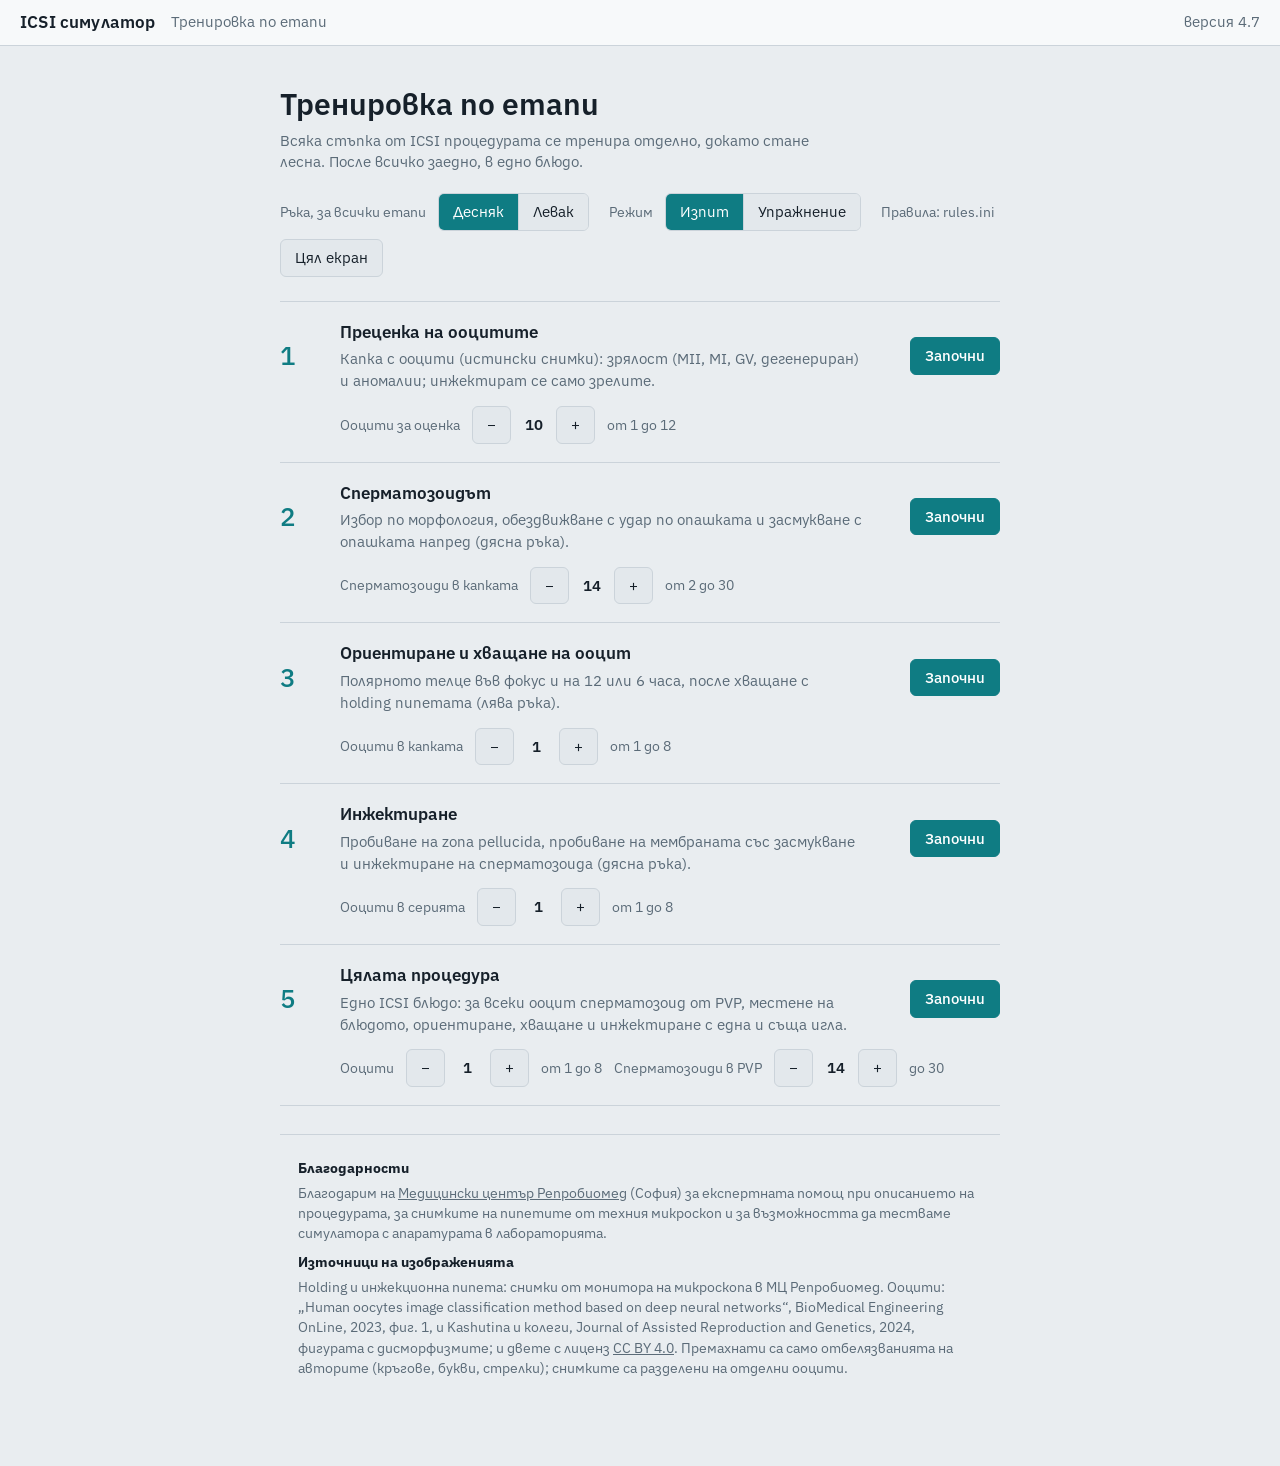
==== commit 751de84a: "Version ICSI_4.7.zip 13.10.2026" ====
--- a/index.html
+++ b/index.html
@@ -147,11 +147,11 @@
 #q1Mat { display: grid; grid-template-columns: 1fr 1fr; width: 100%; }
 #q1Mat .btn { padding: 7px 6px; }
 #q1Mat .btn:nth-child(n+3) { border-top: 1px solid var(--line); }
-label.anom { display: flex; gap: 8px; align-items: center; font-size: 13.5px; padding: 2px 0; cursor: pointer; }
+label.anom { display: flex; gap: 8px; align-items: center; font-size: 13.5px; padding: 1px 0; cursor: pointer; }
 label.anom input { accent-color: var(--accent); }
 #result1 .card { max-width: min(720px, 96%); width: auto; }
 #result1 .report td { white-space: normal; text-align: left; }
-[data-load][hidden], #pickLoad .btn[hidden] { display: none !important; }
+[data-load][hidden], [data-loadrow][hidden] { display: none !important; }
 #result5 .card { max-width: min(600px, 94%); width: auto; }
 .bar-r .toast { position: static; transform: none; max-width: none; text-align: left; margin: 8px 0 4px; pointer-events: auto; background: var(--btn); }
 .side { padding: 18px 18px; overflow-y: auto; background: var(--panel); }
@@ -200,6 +200,22 @@
 .result h4.bad { color: var(--err); }
 .result p { margin: 4px 0; }
 .result .btn { margin-top: 16px; }
+/* етап 1 (4.7): екран „Старт“, лента с номерата, стъпки на оценката */
+#start1 .card { text-align: center; }
+#start1 .btn.big { width: auto; padding: 13px 40px; }
+.locked { opacity: 0.4; pointer-events: none; }
+.q1strip { display: flex; flex-wrap: wrap; gap: 4px; margin: 2px 0 4px; }
+.q1strip .btn { min-width: 2.3em; padding: 4px 6px; font-size: 13.5px; font-weight: 600; }
+.q1strip .btn.done { border-color: var(--ok); color: var(--ok); }
+.q1strip .btn.done[aria-pressed="true"] { color: var(--accent-ink); }
+.q1strip .btn.seen { border-style: dashed; }
+.q1step { font-size: 13px !important; color: var(--ink) !important; }
+.q1step small { color: var(--muted); font-weight: 400; }
+.btn.newex { border-color: var(--accent); color: var(--accent); font-weight: 600; }
+.answer1 { margin-top: 8px; padding: 8px 10px; border-left: 3px solid var(--accent); background: var(--btn); font-size: 13.5px; border-radius: 4px; }
+.answer1[hidden] { display: none; }
+.answer1 p { margin: 2px 0; }
+.answer1 .hint { color: var(--muted); }
 
 .toolbar {
   display: flex; flex-wrap: wrap; gap: 10px 14px; align-items: center; justify-content: center;
@@ -267,14 +283,14 @@
   <h1>ICSI симулатор</h1>
   <span class="where" id="where">Тренировка по етапи</span>
   <span class="spacer"></span>
-  <span class="where">версия 4.6</span>
+  <span class="where">версия 4.7</span>
   <button class="btn" id="btnMenu" hidden>Етапи</button>
   <button class="btn" id="btnHelp" hidden>Помощ</button>
 </header>
 
 <main id="menu">
   <h2>Тренировка по етапи</h2>
-  <p class="lead">Всяка стъпка от ICSI процедурата се тренира отделно, докато стане лесна. После всичко заедно, в едно блюдо, за една минута на клетка.</p>
+  <p class="lead">Всяка стъпка от ICSI процедурата се тренира отделно, докато стане лесна. После всичко заедно, в едно блюдо.</p>
   <div class="setup global">
     <span class="lbl" id="lblHand">Ръка, за всички етапи</span>
     <span class="seg" role="group" aria-labelledby="lblHand" id="pickHand">
@@ -283,7 +299,7 @@
     </span>
     <span class="lbl" id="lblMode">Режим</span>
     <span class="seg" role="group" aria-labelledby="lblMode" id="pickMode">
-      <button class="btn" data-v="exam" aria-pressed="true" title="Лимит 60 s, таймерът брои назад">Изпит</button>
+      <button class="btn" data-v="exam" aria-pressed="true" title="С лимит на времето: таймерът брои назад">Изпит</button>
       <button class="btn" data-v="practice" aria-pressed="false" title="Без лимит: таймерът показва за колко време се справяш">Упражнение</button>
     </span>
     <span class="lbl" id="rulesSrc">Правила: вградени</span>
@@ -295,6 +311,11 @@
       <span class="t">Преценка на ооцитите</span>
       <span class="d">Капка с ооцити (истински снимки): зрялост (MII, MI, GV, дегенериран) и аномалии; инжектират се само зрелите.</span>
       <span class="act"><button class="btn primary" id="startStage1">Започни</button></span>
+      <div class="setup">
+        <span class="lbl" id="lblCount1">Ооцити за оценка</span>
+        <span class="stepper" role="group" aria-labelledby="lblCount1" data-cnt="s1"><button class="btn" data-d="-1" title="По-малко">−</button><output>10</output><button class="btn" data-d="1" title="Повече">+</button></span>
+        <span class="lbl">от 1 до 12</span>
+      </div>
     </li>
     <li class="ready">
       <span class="num">2</span>
@@ -303,18 +324,10 @@
       <span class="act"><button class="btn primary" id="startStage3">Започни</button></span>
       <div class="setup">
         <span class="lbl" id="lblSperm">Сперматозоиди в капката</span>
-        <span class="stepper" role="group" aria-labelledby="lblSperm">
-          <button class="btn" id="spMinus" title="По-малко">−</button>
-          <output id="spOut">14</output>
-          <button class="btn" id="spPlus" title="Повече">+</button>
-        </span>
+        <span class="stepper" role="group" aria-labelledby="lblSperm" data-cnt="s2"><button class="btn" data-d="-1" title="По-малко">−</button><output>14</output><button class="btn" data-d="1" title="Повече">+</button></span>
         <span class="lbl">от 2 до 30</span>
-        <span class="lbl" id="lblLoad" data-load hidden>В иглата</span>
-        <span class="seg" role="group" aria-labelledby="lblLoad" id="pickLoad" data-load hidden>
-          <button class="btn" data-v="1" aria-pressed="true">1</button>
-          <button class="btn" data-v="2" aria-pressed="false">2</button>
-          <button class="btn" data-v="3" aria-pressed="false">3</button>
-        </span>
+        <span class="lbl" id="lblLoad" data-loadrow="s2" hidden>В иглата</span>
+        <span data-loadrow="s2" hidden><span class="stepper" role="group" aria-labelledby="lblLoad" data-cnt="s2load"><button class="btn" data-d="-1" title="По-малко">−</button><output>1</output><button class="btn" data-d="1" title="Повече">+</button></span></span>
       </div>
     </li>
     <li class="ready">
@@ -324,16 +337,8 @@
       <span class="act"><button class="btn primary" id="startStage2">Започни</button></span>
       <div class="setup">
         <span class="lbl" id="lblCount">Ооцити в капката</span>
-        <span class="seg" role="group" aria-labelledby="lblCount" id="pickCount">
-          <button class="btn" data-v="1" aria-pressed="true">1</button>
-          <button class="btn" data-v="2" aria-pressed="false">2</button>
-          <button class="btn" data-v="3" aria-pressed="false">3</button>
-          <button class="btn" data-v="4" aria-pressed="false">4</button>
-          <button class="btn" data-v="5" aria-pressed="false">5</button>
-          <button class="btn" data-v="6" aria-pressed="false">6</button>
-          <button class="btn" data-v="7" aria-pressed="false">7</button>
-          <button class="btn" data-v="8" aria-pressed="false">8</button>
-        </span>
+        <span class="stepper" role="group" aria-labelledby="lblCount" data-cnt="s3"><button class="btn" data-d="-1" title="По-малко">−</button><output>1</output><button class="btn" data-d="1" title="Повече">+</button></span>
+        <span class="lbl">от 1 до 8</span>
       </div>
     </li>
     <li class="ready">
@@ -341,12 +346,29 @@
       <span class="t">Инжектиране</span>
       <span class="d">Пробиване на zona pellucida, пробиване на мембраната със засмукване и инжектиране на сперматозоида (дясна ръка).</span>
       <span class="act"><button class="btn primary" id="startStage4">Започни</button></span>
+      <div class="setup">
+        <span class="lbl" id="lblCount4">Ооцити в серията</span>
+        <span class="stepper" role="group" aria-labelledby="lblCount4" data-cnt="s4"><button class="btn" data-d="-1" title="По-малко">−</button><output>1</output><button class="btn" data-d="1" title="Повече">+</button></span>
+        <span class="lbl">от 1 до 8</span>
+        <span class="lbl" id="lblLoad4" data-loadrow="s4" hidden>В иглата</span>
+        <span data-loadrow="s4" hidden><span class="stepper" role="group" aria-labelledby="lblLoad4" data-cnt="s4load"><button class="btn" data-d="-1" title="По-малко">−</button><output>1</output><button class="btn" data-d="1" title="Повече">+</button></span></span>
+      </div>
     </li>
     <li class="ready">
       <span class="num">5</span>
       <span class="t">Цялата процедура</span>
-      <span class="d">Едно ICSI блюдо: за всеки ооцит сперматозоид от PVP, местене на блюдото, ориентиране, хващане и инжектиране с една и съща игла. От 1 до 8 ооцита, по една минута на клетка.</span>
+      <span class="d">Едно ICSI блюдо: за всеки ооцит сперматозоид от PVP, местене на блюдото, ориентиране, хващане и инжектиране с една и съща игла.</span>
       <span class="act"><button class="btn primary" id="startStage5">Започни</button></span>
+      <div class="setup">
+        <span class="lbl" id="lblCount5">Ооцити</span>
+        <span class="stepper" role="group" aria-labelledby="lblCount5" data-cnt="s5"><button class="btn" data-d="-1" title="По-малко">−</button><output>1</output><button class="btn" data-d="1" title="Повече">+</button></span>
+        <span class="lbl">от 1 до 8</span>
+        <span class="lbl" id="lblSperm5">Сперматозоиди в PVP</span>
+        <span class="stepper" role="group" aria-labelledby="lblSperm5" data-cnt="s5sperm"><button class="btn" data-d="-1" title="По-малко">−</button><output>14</output><button class="btn" data-d="1" title="Повече">+</button></span>
+        <span class="lbl">до 30</span>
+        <span class="lbl" id="lblLoad5" data-loadrow="s5" hidden>В иглата</span>
+        <span data-loadrow="s5" hidden><span class="stepper" role="group" aria-labelledby="lblLoad5" data-cnt="s5load"><button class="btn" data-d="-1" title="По-малко">−</button><output>1</output><button class="btn" data-d="1" title="Повече">+</button></span></span>
+      </div>
     </li>
   </ol>
 
@@ -377,14 +399,26 @@
       <div class="obj" aria-label="Обектив">
         <button class="btn" id="obj1Minus">−</button><output id="obj1Out">10x</output><button class="btn" id="obj1Plus">+</button>
       </div>
-      <p class="hint">Влачене на фона или W A S D местят блюдото. Клик върху ооцит го избира; оценката се отбелязва вдясно. <kbd>Tab</kbd> минава към следващия.</p>
+      <p class="hint">Влачене на фона или W A S D местят блюдото. Оценката се отбелязва вдясно.</p>
+    </div>
+    <div id="q1Left">
+      <h3>Ооцити <small>(✓ – готов; клик или <kbd>Tab</kbd> – друг)</small></h3>
+      <div class="q1strip" id="q1Strip" role="group" aria-label="Избор на ооцит"></div>
+      <button class="btn primary big" id="btnDone1" title="Enter" style="margin-top:12px">Готово – следващ ооцит</button>
+      <button class="btn wide" id="btnShow1" style="margin-top:8px" hidden>Покажи отговора</button>
+      <div class="answer1" id="answer1" hidden></div>
     </div>
     <div class="spacer"></div>
-    <button class="btn primary big" id="btnCheck1" title="Enter">Провери всички</button>
+    <button class="btn big" id="btnCheck1" title="Ctrl + Enter">Завърши и провери</button>
   </aside>
   <section class="scope-wrap" aria-label="Зрително поле на микроскопа">
     <div class="scope" id="scope1">
       <canvas id="cv1" aria-label="Изглед през микроскопа: капка с ооцити"></canvas>
+      <div class="result" id="start1" hidden>
+        <div class="card"><h4>Преценка на ооцитите</h4><p id="start1Info"></p>
+          <p class="hint">Хронометърът тръгва след „Старт“.</p>
+          <button class="btn primary big" id="btnStart1" title="Enter или интервал">Старт</button></div>
+      </div>
       <div class="result" id="result1" hidden>
         <div class="card"><h4 id="res1Title">Готово</h4><div id="res1Body"></div><button class="btn primary" id="res1Next">Ново упражнение</button></div>
       </div>
@@ -398,32 +432,41 @@
     <h3 id="timerTitle1">Време</h3>
     <div class="timer" id="timer1">1:00.0</div>
     <p class="tstatus" id="tstatus1">Тръгва при първото действие</p>
+    <div id="q1Work">
     <h3 id="q1SelTitle">Избери ооцит</h3>
     <div id="q1Panel" hidden>
+      <h3 class="q1step">1. Зрялост <small>– избери едно</small></h3>
       <div class="seg grid2" role="group" aria-label="Зрялост" id="q1Mat">
         <button class="btn" data-v="MII">MII</button><button class="btn" data-v="MI">MI</button>
         <button class="btn" data-v="GV">GV</button><button class="btn" data-v="DEG">Дегенериран</button>
       </div>
-      <h3>Аномалии</h3>
-      <label class="anom"><input type="checkbox" id="q1None"> Без аномалии</label>
-      <div class="anomgrid" id="q1Anom"></div>
+      <div id="q1AnomBox" hidden>
+        <h3 class="q1step">2. Аномалии <small>– може няколко</small></h3>
+        <label class="anom"><input type="checkbox" id="q1None"> Без аномалии</label>
+        <div class="anomgrid" id="q1Anom"></div>
+      </div>
+    </div>
     </div>
     <div class="toast" id="toast1" role="status" hidden></div>
     <div class="spacer"></div>
-    <button class="btn wide" id="btnNew1" title="R">Ново упражнение</button>
+    <button class="btn wide newex" id="btnNew1" title="R">Ново упражнение</button>
   </aside>
 </main>
 
 <div id="help1" class="modal" role="dialog" aria-modal="true" aria-labelledby="help1Title" hidden>
   <div class="help modal-card">
     <h2 id="help1Title">Етап 1: преценка на ооцитите</h2>
-    <p>В капката има няколко ооцита (броят се избира в менюто). Разгледай всеки и отбележи зрялостта му (MII, MI, GV или дегенериран) и аномалиите, които виждаш, или „Без аномалии“. Инжектират се само зрелите (MII).</p>
+    <p>В капката има няколко ооцита (броят се избира в менюто, до бутона „Започни“). Оценката на всеки ооцит е в две стъпки: <b>1. зрялост</b> (MII, MI, GV или дегенериран) и <b>2. аномалии – само ако е зрял (MII)</b>: една или няколко, или „Без аномалии“. Инжектират се само зрелите.</p>
     <h3>Как</h3>
     <ol>
-      <li>Мести блюдото (влачене на фона или W A S D) и сменяй увеличението (− / +, клавиши 1–5).</li>
-      <li>Клик върху ооцит го избира; вдясно отбележи зрялостта и аномалиите. <kbd>Tab</kbd> минава към следващия.</li>
-      <li>Когато си оценил всички, натисни „Провери всички“. Отчетът показва за всеки ооцит какво си отбелязал и кое е вярно.</li>
+      <li>Натисни „Старт“ – тогава тръгва хронометърът.</li>
+      <li>На екрана е текущият ооцит. Мести блюдото (влачене на фона или W A S D) и сменяй увеличението (− / +, клавиши 1–5).</li>
+      <li>Вдясно избери зрялостта. Ако е MII, отдолу се появяват аномалиите.</li>
+      <li>„Готово – следващ ооцит“ (Enter) минава към следващия неоценен. Всеки ооцит може да се избере и с номера му (лентата вдясно, клик върху него или <kbd>Tab</kbd>) – редът е свободен.</li>
+      <li>След последния ооцит или с „Завърши и провери“ излиза отчетът: какво си отбелязал, кое е вярно, точки и оценка.</li>
+      <li>„Ново упражнение“ (R) започва отначало с нови ооцити по всяко време.</li>
     </ol>
+    <p class="hint">В режим „Упражнение“ има бутон „Покажи отговора“: показва вярната оценка на ооцита и на какво да се гледа. В отчета тези ооцити са отбелязани.</p>
     <p class="hint">Точки (Изпит): незрял, определен като MII −40; MII, определен като незрял −30; друга грешка в зрялостта −20; пропусната аномалия −15; отбелязана аномалия, която я няма −10 (в правилата). Всеки ооцит е от 100.</p>
     <p class="hint">Снимки: BioMedical Engineering OnLine 2023 (фиг. 1) и Journal of Assisted Reproduction and Genetics 2024 (Kashutina и колеги), лиценз CC BY 4.0; премахнати са само отбелязванията на авторите. Снимките се показват завъртени и огледални, за да не се запомнят.</p>
     <div class="foot"><button class="btn primary" id="help1Close">Започни</button></div>
@@ -473,7 +516,7 @@
         <button class="btn hold" id="btnDown2" title="E, задръж">▼ Спусни</button>
         <button class="btn hold" id="btnUp2" title="Q, задръж">▲ Вдигни</button>
       </div>
-      <button class="btn wide" id="btnSuction" aria-pressed="false" title="Space">Смукане</button>
+      <button class="btn wide" id="btnSuction" aria-pressed="false" title="G">Смукане (G)</button>
       <button class="btn wide" id="btnHand" title="M">Превключи на левак</button>
       <p class="hint" id="shiftHint"><kbd>Shift</kbd> + влачене винаги върти клетката.</p>
     </div>
@@ -780,7 +823,7 @@
     <h2 id="help5Title">Етап 5: цялата процедура</h2>
     <p>Едно ICSI блюдо: капка PVP със сперматозоидите и капка с ооцита, под масло. Пипетите стоят на място, а блюдото се мести с предметната маса, както на живо. Една игла носи сперматозоида от PVP до ооцита.</p>
     <p class="hand-line" id="help5Hand"></p>
-    <h3>Задача: всички ооцити в капката, по една минута на клетка</h3>
+    <h3>Задача: всички ооцити в капката, по <span data-lim="5">5 минути</span> на клетка</h3>
     <p>Броят ооцити се избира в менюто. За всеки ооцит поотделно:</p>
     <ol>
       <li><b>В PVP:</b> иглата е точно над дъното. Ако в менюто е избран повече от един сперматозоид в иглата, засмучи толкова, и при всеки ооцит изтласквай само първия: два в един ооцит дават 0 точки за клетката. Избери нормален подвижен сперматозоид, обездвижи го (спусни до дъното и мини напречно през опашката) и го засмучи с опашката напред.</li>
@@ -807,16 +850,17 @@
 <div id="help4" class="modal" role="dialog" aria-modal="true" aria-labelledby="help4Title" hidden>
   <div class="help modal-card">
     <h2 id="help4Title">Етап 4: инжектиране</h2>
-    <p>Ооцитът е хванат от holding пипетата, с полярното телце на 12 или 6 часа. В инжекционната пипета има един обездвижен сперматозоид, близо до върха.</p>
+    <p>Ооцитът е хванат от holding пипетата, с полярното телце на 12 или 6 часа. В инжекционната пипета има обездвижен сперматозоид, близо до върха (или няколко един зад друг, ако в менюто е избрано „В иглата“). Броят ооцити в серията се избира в менюто.</p>
     <p class="hand-line" id="help4Hand"></p>
-    <h3>Задача, до 60 секунди</h3>
+    <h3>Задача, до <span data-lim="4">60 секунди</span> на клетка</h3>
     <ol>
       <li>Иглата трябва да е на височината на екватора на ооцита (78 µm). Ако не е, при натиск тя се плъзга по zona, вместо да влезе.</li>
       <li>Влез на 3 часа (на 9 часа при огледалната постановка): натисни zona, докато поддаде.</li>
       <li>Продължи навътре: мембраната се разтяга като фуния около върха, но сама не се къса. Не стигай до отсрещната страна.</li>
       <li>Засмучи леко, докато мембраната се скъса: цитоплазмата рязко влиза в иглата.</li>
       <li>Изтласкай цитоплазмата и сперматозоида обратно в ооцита, с възможно най-малко среда.</li>
-      <li>Изтегли иглата и натисни „Провери“.</li>
+      <li>Изтегли иглата и натисни „Провери“. При серия следва следващият ооцит; накрая – средните точки и оценката.</li>
+      <li>Няколко в иглата: при всеки ооцит изтласкай <b>само първия</b>; преди следващия ооцит докарай следващия до върха с леко изтласкване навън. Два в един ооцит дават 0 точки за клетката; излязъл в средата е изгубен.</li>
     </ol>
     <h3>Управление</h3>
     <dl class="keys">
@@ -837,10 +881,10 @@
 
 <div id="help3" class="modal" role="dialog" aria-modal="true" aria-labelledby="help3Title" hidden>
   <div class="help modal-card">
-    <h2 id="help3Title">Етап 2: сперматозоидът (версия 4.6)</h2>
+    <h2 id="help3Title">Етап 2: сперматозоидът (версия 4.7)</h2>
     <p>Инжекционната пипета се движи с джойстика на манипулатора (тук: влачене или стрелки), а блюдото с капката PVP се мести с предметната маса (режим „Мести блюдото“ или WASD). Фокусът е на дъното, където плуват сперматозоидите: вдигнатата пипета е размазана, а спусната до дъното е ясна.</p>
     <p class="hand-line" id="help3Hand"></p>
-    <h3>Задача, до 60 секунди</h3>
+    <h3>Задача, до <span data-lim="2">2 минути</span> на сперматозоид</h3>
     <ol>
       <li>Избери подвижен сперматозоид с нормална глава и опашка. Кой какъв е, не пише: разпознаването е част от упражнението.</li>
       <li>Обездвижи го: доближи го с върха 2–3 µm над дъното, над средата на опашката спусни върха до дъното („▼ Спусни“ или E) и с кратко движение прекарай пипетата напречно през опашката. Не влачи върха по дъното, докато гониш сперматозоида. Главата не се пипа.</li>
@@ -874,10 +918,10 @@
 
 <div id="help" class="modal" role="dialog" aria-modal="true" aria-labelledby="helpTitle" hidden>
   <div class="help modal-card">
-    <h2 id="helpTitle">Етап 3: ориентиране и хващане на ооцит (версия 4.6)</h2>
+    <h2 id="helpTitle">Етап 3: ориентиране и хващане на ооцит (версия 4.7)</h2>
     <p>Holding пипетата се движи с джойстика на манипулатора (тук: влачене или стрелки), а блюдото с предметната маса (режим „Блюдо“ или WASD). Пипетата трябва да е на височината на <b>екватора на ооцита</b> (около 78 µm над дъното), иначе смукането не го хваща; извън това ниво тя е размазана.</p>
     <p class="hand-line" id="helpHand"></p>
-    <h3>Задача, до 60 секунди</h3>
+    <h3>Задача, до <span data-lim="3">60 секунди</span> на клетка</h3>
     <ol>
       <li>Докарай клетката близо до върха на пипетата.</li>
       <li>Докато е свободна, я завърти така, че полярното телце да е ясно, във фокус, и срещу „12“ или „6“.
@@ -908,7 +952,7 @@
       <dt data-rot="pipette-keys"><kbd>U</kbd> / <kbd>O</kbd>, задържан</dt><dd data-rot="pipette-keys">вдига / спуска инжекционната пипета</dd>
       <dt data-rot="button"><kbd>U</kbd> <kbd>O</kbd></dt><dd data-rot="button">завърта клетката в равнината</dd>
       <dt data-rot="button"><kbd>I</kbd> <kbd>K</kbd> <kbd>J</kbd> <kbd>L</kbd></dt><dd data-rot="button">търкаля нагоре, надолу, наляво, надясно</dd>
-      <dt><kbd>Space</kbd></dt><dd>смукане вкл. и изкл.</dd>
+      <dt><kbd>G</kbd></dt><dd>смукане на holding пипетата вкл. и изкл. (както в етап 5)</dd>
       <dt><kbd>Enter</kbd></dt><dd>провери</dd>
       <dt><kbd>1</kbd>–<kbd>5</kbd></dt><dd>обектив 4x, 10x, 20x, 40x, 40x × 1,5</dd>
       <dt><kbd>R</kbd> <kbd>M</kbd> <kbd>H</kbd></dt><dd>нова клетка, десняк или левак, тази помощ</dd>
@@ -931,7 +975,8 @@
         lost: 30 },                                   // lost: само в етап 5 - сперматозоидът излезе от иглата
   s3: { pb_position: 35, pb_focus: 35, wrong_height: 10, failed_check: 5, failed_check_max: 20 },
   s1: { immature_as_mii: 40, mii_as_immature: 30, wrong_maturity: 20, missed_anomaly: 15, false_anomaly: 10 },
-  s4: { opposite_membrane: 25, damaged: 25, no_breach: 20, not_delivered: 15, medium: 5, inj_height: 5, failed_check: 5, failed_check_max: 5 },
+  s4: { opposite_membrane: 25, damaged: 25, no_breach: 20, not_delivered: 15, medium: 5, inj_height: 5, failed_check: 5, failed_check_max: 5,
+        two_sperm: 100, spilled: 15 },                // два в един ооцит: клетката е 0; изгубен в средата (при няколко в иглата)
 };
 const PEN_LABEL = {
   bad_morphology: "Сперматозоид с дефект на морфологията", immotile: "Неподвижен (нежизнеспособен) сперматозоид",
@@ -941,6 +986,7 @@
   opposite_membrane: "Пробита отсрещна мембрана", damaged: "Увреден ооцит (твърде много засмукване)",
   no_breach: "Изтласкване без потвърден пробив", not_delivered: "Сперматозоидът не е вкаран", medium: "Твърде много среда",
   inj_height: "Иглата не е на екватора при влизане",
+  two_sperm: "Два сперматозоида в един ооцит", spilled: "Изгубен сперматозоид (излезе в средата)",
 };
 const newPen = stage => ({ stage, items: [], checks: 0 });
 function penalize(pen, key) {
@@ -969,7 +1015,7 @@
   // средно от всички клетки (незавършените са 0) и дали е над прага
   if (GAME.practice || !results.length) return "";
   const sum = results.reduce((a, r) => a + (r.score || 0), 0), avg = Math.round(sum / Math.max(total, results.length));
-  return `Средно: ${avg} / ${SCORE.start}, ${avg >= SCORE.pass ? "издържан" : "неиздържан"} (праг ${SCORE.pass})`;
+  return `Средно: ${avg} / ${SCORE.start} – ${gradeOf(avg)}, ${avg >= SCORE.pass ? "издържан" : "неиздържан"} (праг ${SCORE.pass})`;
 }
 // цял екран: влиза се с първото „Започни“ или с бутона; остава, докато не се излезе с Esc или бутона
 const fsActive = () => !!(document.fullscreenElement || document.webkitFullscreenElement);
@@ -995,6 +1041,19 @@
 const OBJ2 = [...OBJ, ["40x × 1,5", 3.9]];
 const BASE_FOV = 390;
 let LIMIT = 60; const T_WARN = 20, T_CRIT = 10;
+// време по етапи (rules.ini [stageN] time_limit_s); по подразбиране по лекаря: сперматозоид до 2 мин, ооцит до 1 мин, цялата процедура под 5 мин
+const LIM = { 2: 120, 5: 300 };
+const lim = st => LIM[st] ?? LIMIT;
+function fmtLim(sec) { return sec % 60 === 0 && sec >= 120 ? `${sec / 60} минути` : sec === 60 ? "60 секунди" : `${sec} секунди`; }
+function updLimTexts() { document.querySelectorAll("[data-lim]").forEach(el => { el.textContent = fmtLim(lim(+el.dataset.lim)); }); }
+// клавишите се разпознават по мястото им на клавиатурата: работят и при включена кирилица
+function keyOf(e) {
+  const c = e.code || "";
+  if (/^Key[A-Z]$/.test(c)) return c.slice(3).toLowerCase();
+  if (/^Digit[0-9]$/.test(c)) return c.slice(5);
+  if (c === "Space") return " ";
+  return (e.key || "").toLowerCase();
+}
 let ORIENT_TOL_H = 0.5, TILT_TOL = 20;
 let CAPTURE = 30; const SUCTION_SPEED = 90;
 const STAGE_SPEED = 120, MAX_SPIN = Math.PI / 2, FINE = 0.2;
@@ -1073,7 +1132,7 @@
 };
 const tipX = () => S.pip[0] + S.side * ZONA_OUT;   // върхът на holding пипетата; хванатата клетка е в S.pip
 const zOk2 = () => Math.abs(S.z - Z2_EQ) <= Z2_TOL;       // пипетата е на екватора на ооцита
-const limit = () => LIMIT * S.n;
+const limit = () => lim(3) * S.n;
 const heldCell = () => S.cells.find(c => c.held) || null;
 
 function placeCells(n) {
@@ -1434,7 +1493,7 @@
 
 document.addEventListener("keydown", e => {
   if (document.getElementById("stage").hidden) return;
-  const k = e.key.toLowerCase();
+  const k = keyOf(e);
   if (helpIsOpen()) { if (k === "h" || k === "escape") { closeHelp(); e.preventDefault(); } return; }
   // Space и Enter не бива да „натискат“ и фокусирания бутон (иначе действието се удвоява)
   if ([" ", "enter", "arrowup", "arrowdown", "arrowleft", "arrowright"].includes(k)) e.preventDefault();
@@ -1444,10 +1503,10 @@
   if (["1", "2", "3", "4", "5"].includes(k)) setObj(+k - 1);
   else if (k === "r") newSession();
   else if (k === "m") toggleHand();
-  else if (k === " ") toggleSuction();
+  else if (k === "g") toggleSuction();
   else if (k === "enter") { if (!$("result").hidden) newSession(); else check(); }
 });
-document.addEventListener("keyup", e => keys.delete(e.key.toLowerCase()));
+document.addEventListener("keyup", e => keys.delete(keyOf(e)));
 window.addEventListener("blur", () => { keys.clear(); S.holdDown = S.holdUp = false; });
 
 function keyControl(dt) {
@@ -1522,14 +1581,14 @@
   const ss = S.session, lap = ss.t - ss.lapStart;
   c.done = true;
   c.doneIndex = S.cells.filter(x => x.done).length;
-  S.results.push({ n: S.results.length + 1, t: lap, ok: lap <= LIMIT, practice: GAME.practice, attempts: ss.attempts, err: ev.err, tilt: ev.tilt,
+  S.results.push({ n: S.results.length + 1, t: lap, ok: lap <= lim(3), practice: GAME.practice, attempts: ss.attempts, err: ev.err, tilt: ev.tilt,
                    score: penScore(S.pen, false), pen: S.pen });
   S.lastPen = S.pen; S.pen = newPen("s3");
   ss.lapStart = ss.t; ss.attempts = 0;
   showLastCheck("lastCheck", [S.n === 1 ? "Правилно!" : `Клетка ${c.doneIndex} е готова.`], true);
   $("toast").hidden = true;
   if (S.cells.every(x => x.done)) { ss.state = "done"; showResult(true, ev); }
-  else toast([`Клетка ${c.doneIndex} е готова за ${lap.toFixed(1)} s.`, "Изключи смукането, отмести блюдото и хвани следващата."], lap <= LIMIT ? "ok" : "warn", 3200);
+  else toast([`Клетка ${c.doneIndex} е готова за ${lap.toFixed(1)} s.`, "Изключи смукането, отмести блюдото и хвани следващата."], lap <= lim(3) ? "ok" : "warn", 3200);
   ui();
 }
 
@@ -1569,7 +1628,7 @@
 $("helpClose").onclick = closeHelp;
 $("btnHelp").onclick = () => (!$("stage1").hidden ? Q1open() : !$("stage5").hidden ? S5open() : !$("stage4").hidden ? U4open() : $("stage3").hidden ? openHelp() : S3open());
 $("btnMenu").onclick = () => showMenu();
-$("startStage2").onclick = () => { enterFS(); showStage(); };
+$("startStage2").onclick = () => { enterFS(); S.n = CNT.s3; showStage(); };
 $("rbMenu").onclick = () => showMenu();
 $("rbHelp").onclick = () => openHelp();
 document.querySelectorAll(".fsBtn").forEach(b => { b.onclick = () => (fsActive() ? exitFS() : enterFS()); });
@@ -1617,7 +1676,6 @@
 }
 bindChoice("pickHand", v => { S.side = +v; });
 bindChoice("pickMode", v => { GAME.practice = v === "practice"; });
-bindChoice("pickCount", v => { S.n = +v; });
 
 function setMode(m) {
   S.mode = m;
@@ -1631,7 +1689,7 @@
 }
 function updateWhere() {
   $("where").textContent = `Етап 3: ориентиране и хващане на ооцит (${S.n === 1 ? "1 ооцит" : S.n + " ооцита"}, ${S.side < 0 ? "десняк" : "левак"}${GAME.practice ? ", упражнение" : ""})`;
-  $("title2").textContent = $("where").textContent + " · версия 4.6";
+  $("title2").textContent = $("where").textContent + " · версия 4.7";
 }
 function showMenu() {
   document.body.classList.remove("in-stage");
@@ -1672,7 +1730,7 @@
   const good = S.results.filter(r => r.ok).length;
   if (S.n === 1) {
     const r = S.results[S.results.length - 1];
-    $("resTitle").textContent = ok ? `Правилно! Време: ${r.t.toFixed(1)} s` : `Времето изтече (${LIMIT} s)`;
+    $("resTitle").textContent = ok ? `Правилно! Време: ${r.t.toFixed(1)} s` : `Времето изтече (${lim(3)} s)`;
     $("resBody").innerHTML = ok
       ? `${GAME.practice ? "" : `<p><b>Точки: ${r.score} / ${SCORE.start}</b></p>`}<p>Отклонение на ориентацията: ${ev.err.toFixed(2)} ч (${(ev.err * 30).toFixed(0)}°)</p>
          <p>Телце извън фокус: ${Math.abs(ev.tilt).toFixed(0)}°</p><p>Опити: ${r.attempts}</p>`
@@ -1680,7 +1738,7 @@
   } else {
     $("resTitle").textContent = ok ? `Капката е готова! ${done} клетки за ${ss.t.toFixed(1)} s` : `Времето за капката изтече (${limit()} s)`;
     $("resBody").innerHTML = ok
-      ? `<p>В срок (до ${LIMIT} s на клетка): ${good} от ${done}</p><p>Средно: ${(ss.t / Math.max(1, done)).toFixed(1)} s на клетка</p>`
+      ? `<p>В срок (до ${lim(3)} s на клетка): ${good} от ${done}</p><p>Средно: ${(ss.t / Math.max(1, done)).toFixed(1)} s на клетка</p>`
       : `<p>Готови клетки: ${done} от ${S.n}</p>`;
   }
   $("resTitle").className = ok ? "ok" : "bad";
@@ -1722,13 +1780,13 @@
   $("btnHand").disabled = S.session.state === "running";
   $("btnHand").title = S.session.state === "running" ? "Смяната на ръката започва ново упражнение" : "M";
   // таймер: голям брояч за текущата клетка
-  const ss = S.session, lapLeft = LIMIT - (ss.t - ss.lapStart);
+  const ss = S.session, lapLeft = lim(3) - (ss.t - ss.lapStart);
   const tEl = $("timer");
   $("timerTitle").textContent = GAME.practice ? "Време (упражнение)" : (S.n === 1 ? "Време за клетката" : "Време за текущата клетка");
   if (ss.state === "done") { tEl.textContent = `${ss.t.toFixed(1)} s`; tEl.className = "timer done"; }
   else if (GAME.practice) {                       // упражнение: брои нагоре, без лимит
     const lap = ss.t - ss.lapStart;
-    tEl.textContent = fmtT(lap); tEl.className = "timer " + (lap > LIMIT ? "warn" : "");
+    tEl.textContent = fmtT(lap); tEl.className = "timer " + (lap > lim(3) ? "warn" : "");
   } else {
     tEl.textContent = lapLeft >= 0 ? fmtT(lapLeft) : `+${(-lapLeft).toFixed(1)}`;
     tEl.className = "timer " + (lapLeft <= T_CRIT ? "crit" : lapLeft <= T_WARN ? "warn" : "");
@@ -1747,7 +1805,7 @@
     list.innerHTML = S.results.slice(-10).map(r =>
       `<li class="${r.ok ? "ok" : r.practice ? "warn" : "bad"}"><span>Клетка ${r.n}</span><span>${r.t.toFixed(1)} s${r.practice ? "" : `, ${r.score} т.`}</span></li>`).join("");
     $("inTime").textContent = avgLine(S.results, S.n > 1 && (ss.state === "done" || ss.state === "expired") ? S.n : S.results.length) ||
-      `До ${LIMIT} s: ${S.results.filter(r => r.ok).length} от ${S.results.length}`;
+      `До ${lim(3)} s: ${S.results.filter(r => r.ok).length} от ${S.results.length}`;
   } else {
     list.innerHTML = '<li class="empty">Още няма завършени клетки</li>';
     $("inTime").textContent = "";
@@ -2216,7 +2274,7 @@
         ss.t += dt;
         if (!GAME.practice && ss.t >= limit()) {
           ss.t = limit(); ss.state = "expired";
-          if (S.n === 1) S.results.push({ n: S.results.length + 1, t: LIMIT, ok: false, attempts: ss.attempts, score: 0 });
+          if (S.n === 1) S.results.push({ n: S.results.length + 1, t: lim(3), ok: false, attempts: ss.attempts, score: 0 });
           showResult(false);
         }
       }
@@ -2356,7 +2414,7 @@
 }
 const insideList = () => T3.sperm.filter(s => s.inside).sort((a, b) => a.uHead - b.uHead);
 const insideSperm = () => insideList()[0] || null;              // най-близкият до върха
-const limit3 = () => LIMIT * T3.load;                           // по една минута на сперматозоид
+const limit3 = () => lim(2) * T3.load;                           // по една минута на сперматозоид
 function nearestFree(maxD = 70) {
   const tp = tip3(); let best = null, bd = maxD;
   for (const s of T3.sperm) {
@@ -2560,7 +2618,7 @@
 const keys3 = new Set();
 document.addEventListener("keydown", e => {
   if ($("stage3").hidden) return;
-  const k = e.key.toLowerCase();
+  const k = keyOf(e);
   if (!$("help3").hidden) { if (k === "h" || k === "escape") { S3close(); e.preventDefault(); } return; }
   if ([" ", "enter", "arrowup", "arrowdown", "arrowleft", "arrowright"].includes(k)) e.preventDefault();
   keys3.add(k);
@@ -2571,7 +2629,7 @@
   else if (k === "m") toggleHand3();
   else if (k === "enter") { if (!$("result3").hidden) newDrop3(); else check3(); }
 });
-document.addEventListener("keyup", e => keys3.delete(e.key.toLowerCase()));
+document.addEventListener("keyup", e => keys3.delete(keyOf(e)));
 window.addEventListener("blur", () => { keys3.clear(); T3.holdAsp = T3.holdExp = T3.holdDown = T3.holdUp = false; });
 
 function holdButton(el, prop) {
@@ -2641,29 +2699,10 @@
 }
 function S3close() { $("help3").hidden = true; T3.paused = false; }
 window.S3open = S3open;
-function spSet(n) {
-  // в капката винаги повече, отколкото ще влязат в иглата, за да има избор
-  T3.n = Math.max(C3.SPERM_MIN, T3.load + 1, Math.min(C3.SPERM_MAX, n)); $("spOut").textContent = T3.n; updLoadUI();
-}
-function updLoadUI() {
-  const show = C3.LOAD_MAX > 1;
-  document.querySelectorAll("[data-load]").forEach(el => { el.hidden = !show; });
-  if (!show) { T3.load = 1; return; }
-  T3.load = Math.min(T3.load, C3.LOAD_MAX);
-  $("pickLoad").querySelectorAll(".btn").forEach(b => {
-    const v = +b.dataset.v;
-    b.hidden = v > C3.LOAD_MAX;
-    b.disabled = v > T3.n - 1;                         // не повече, отколкото има в капката
-    b.setAttribute("aria-pressed", v === T3.load);
-  });
-}
-$("pickLoad").querySelectorAll(".btn").forEach(b => { b.onclick = () => { if (b.disabled) return; T3.load = +b.dataset.v; spSet(T3.n); }; });
-updLoadUI();
-$("spMinus").onclick = () => spSet(T3.n - 1);
-$("spPlus").onclick = () => spSet(T3.n + 1);
+function updLoadUI() { renderCnt(); }                 // числата в менюто: виж CNT
 function where3() {
   $("where").textContent = `Етап 2: сперматозоидът (${T3.n} сперматозоида${T3.load > 1 ? `, ${T3.load} в иглата` : ""}, ${S.side < 0 ? "десняк" : "левак"}${GAME.practice ? ", упражнение" : ""})`;
-  $("title3").textContent = $("where").textContent + " · версия 4.6";
+  $("title3").textContent = $("where").textContent + " · версия 4.7";
 }
 $("rb3Menu").onclick = () => showMenu();
 $("rb3Help").onclick = () => S3open();
@@ -2672,6 +2711,7 @@
   document.body.classList.add("in-stage");
   $("menu").hidden = true; $("stage").hidden = true; $("stage3").hidden = false; $("stage4").hidden = true; $("stage5").hidden = true; $("stage1").hidden = true;
   $("btnMenu").hidden = false; $("btnHelp").hidden = false;
+  T3.n = CNT.s2; T3.load = CNT.s2load;
   T3.results = []; where3(); resize3(); newDrop3(); S3open();
 };
 
@@ -2892,7 +2932,7 @@
   ZONA_BREAK: 10, MEM_BREAK: 6, LYSIS: 35, MEDIUM_TOL: 20, HEIGHT_TOL: 10,        // rules.ini [stage4]
   FLOW_MAX: 22, TAU: 0.35, PIP_SPEED: 60, Z_SPEED: 30, SPERM_U: 6,          // сперматозоидът е докаран до върха
 };
-const U = { paused: true, obj: 3, results: [] };
+const U = { paused: true, obj: 3, results: [], n: 1, load: 1, queue: [] };      // n: ооцити в серията; load: в иглата
 let W4 = 1, H4 = 1, ctx4 = null, toast4Timer = 0, pend4 = [0, 0];
 const keys4 = new Set();
 const sd4 = () => -S.side;                               // откъде идва иглата: +1 отдясно (десняк)
@@ -2909,7 +2949,16 @@
   U.zona = { pierced: false, dent: 0, ang: sd > 0 ? 0 : Math.PI };
   U.mem = { broken: false, inv: 0, asp: 0, ang: U.zona.ang };
   U.cyto = 0; U.flow = 0; U.medIn = 0;
-  U.sperm = { u: C4.SPERM_U, out: false, loc: null, pos: null };
+  U.poly = false;
+  if (U.n > 1 && U.results.length >= U.n) { U.results = []; U.queue = []; }      // серията е завършена: нова
+  if (U.queue.length) {                                  // следващият от иглата
+    const q = U.queue.shift(); U.sperm = { u: q.u, out: false, loc: null, pos: null };
+    if (q.u > 15) setTimeout(() => toast4([`Следващият сперматозоид е на ${q.u.toFixed(0)} µm от върха.`, "Преди да влезеш в ооцита, изтласкай леко навън, докато дойде до върха."], "info", 4200), 900);
+  } else {                                               // зареждане: по един за всеки оставащ ооцит, до избрания брой
+    const left = Math.max(1, U.n - U.results.length), m = Math.max(1, Math.min(U.load, left));
+    U.sperm = { u: C4.SPERM_U, out: false, loc: null, pos: null };
+    U.queue = Array.from({ length: m - 1 }, (_, i) => ({ u: C4.SPERM_U + 28 * (i + 1) }));
+  }
   U.opposite = false; U.damaged = false; U.heightWarn = 0; U.inside = false; U.withdrawn = false;
   U.pb = Math.random() < 0.5 ? 12 : 6;
   U.cell = makeCell([0, 0], 900); U.cell.q = U.pb === 6 ? [1, 0, 0, 0] : qAxisAngle([0, 0, 1], Math.PI); U.cell.M = qMat(U.cell.q);
@@ -2918,9 +2967,23 @@
   $("result4").hidden = true; $("toast4").hidden = true; showLastCheck("lastCheck4", null);
   where4(); ui4();
 }
+function newSeries4() { U.results = []; U.queue = []; newCell4(); }
+function queueStep4(delta) {
+  // чакащите в иглата се движат с течността; излязъл, докато иглата е в ооцит с вече инжектиран - два в един ооцит
+  if (!U.queue.length || !delta) return;
+  for (const q of U.queue) q.u -= delta;
+  while (U.queue.length && U.queue[0].u <= 0) {
+    U.queue.shift();
+    const r = Math.hypot(U.tip[0], U.tip[1]);
+    if (U.zona.pierced && r < C4.ZONA_OUT && U.sperm.out) {
+      U.poly = true; penalize(U.pen, "two_sperm");
+      toast4(["Втори сперматозоид влезе в същия ооцит!", "Два сперматозоида в един ооцит: клетката е 0 точки."], "err", 4200);
+    } else { penalize(U.pen, "spilled"); toast4(["Сперматозоид излезе от иглата в средата и е изгубен."], "warn", 3000); }
+  }
+}
 function where4() {
-  $("where").textContent = `Етап 4: инжектиране (${S.side < 0 ? "десняк" : "левак"}${GAME.practice ? ", упражнение" : ""})`;
-  $("title4").textContent = $("where").textContent + " · версия 4.6";
+  $("where").textContent = `Етап 4: инжектиране (${U.n > 1 ? `${U.n} ооцита, ` : ""}${U.load > 1 ? `${U.load} в иглата, ` : ""}${S.side < 0 ? "десняк" : "левак"}${GAME.practice ? ", упражнение" : ""})`;
+  $("title4").textContent = $("where").textContent + " · версия 4.7";
 }
 function start4() { if (U.session.state === "ready") U.session.state = "running"; }
 function toast4(lines, kind, ms) {
@@ -3040,22 +3103,26 @@
   const notes = [];
   if (U.medIn > C4.MEDIUM_TOL) { penalize(U.pen, "medium"); notes.push(`Внимание: в ооцита влезе твърде много среда (${Math.round(U.medIn)} µm, до ${C4.MEDIUM_TOL}).`); }
   if (U.opposite) notes.push("Внимание: беше пробита и отсрещната мембрана.");
+  if (U.poly) notes.push("Два сперматозоида в един ооцит: клетката е 0 точки.");
   if (U.damaged) notes.push("Внимание: засмукана беше твърде много цитоплазма.");
   showLastCheck("lastCheck4", ["Правилно!", ...notes], true);
-  U.results.push({ n: U.results.length + 1, t: U.session.t, ok: U.session.t <= LIMIT, done: true, practice: GAME.practice,
+  U.results.push({ n: U.results.length + 1, t: U.session.t, ok: U.session.t <= lim(4), done: true, practice: GAME.practice,
                    attempts: U.session.attempts, score: penScore(U.pen, false) });
   showResult4(true, notes);
   ui4();
 }
 function showResult4(ok, notes = []) {
-  $("res4Title").textContent = ok ? `Готово! Време: ${U.session.t.toFixed(1)} s` : `Времето изтече (${LIMIT} s)`;
+  $("res4Title").textContent = ok ? `Готово! Време: ${U.session.t.toFixed(1)} s` : `Времето изтече (${lim(4)} s)`;
   $("res4Title").className = ok ? "ok" : "bad";
   $("res4Body").innerHTML = ok
     ? `${GAME.practice ? "" : `<p><b>Точки: ${penScore(U.pen, false)} / ${SCORE.start}</b></p>`}<p>Сперматозоидът е в цитоплазмата, иглата е изтеглена.</p>
        <p>Среда в ооцита: ${Math.round(U.medIn)} µm</p>${notes.map(n => `<p>${n}</p>`).join("")}<p>Проверки: ${U.session.attempts}</p>`
     : `<p>Инжектирането не е завършено навреме.</p>`;
+  const fin = U.n > 1 && U.results.length >= U.n;        // серията е завършена
+  if (U.n > 1) $("res4Body").innerHTML += `<p><b>Серия: ${Math.min(U.results.length, U.n)} от ${U.n} ооцита.</b></p>` + (fin && !GAME.practice ? `<p><b>${avgLine(U.results, U.n)}</b></p>` : "");
+  $("res4Next").textContent = fin ? "Нова серия" : U.n > 1 ? "Следваща клетка" : "Нова клетка";
   $("result4").hidden = false;
-  if (ok) startAutoNext("s4", "res4Auto", "Следващата клетка", newCell4);
+  if (ok && !fin) startAutoNext("s4", "res4Auto", "Следващата клетка", newCell4);
   else $("res4Auto").hidden = true;
 }
 
@@ -3063,17 +3130,18 @@
 function set4(id, text, cls) { const el = $(id); el.textContent = text; el.className = cls || ""; }
 function ui4() {
   if (!U.session) return;
-  const ss = U.session, rem = Math.max(0, LIMIT - ss.t), tEl = $("timer4");
-  $("timerTitle4").textContent = GAME.practice ? "Време (упражнение)" : "Време";
+  const ss = U.session, rem = Math.max(0, lim(4) - ss.t), tEl = $("timer4");
+  $("timerTitle4").textContent = (GAME.practice ? "Време (упражнение)" : "Време") + (U.n > 1 ? ` · клетка ${Math.min(U.results.length + (ss.state === "done" || ss.state === "expired" ? 0 : 1), U.n)} от ${U.n}` : "");
+  $("btnNew4").textContent = U.n > 1 ? "Нова серия" : "Нова клетка";
   if (ss.state === "done") { tEl.textContent = `${ss.t.toFixed(1)} s`; tEl.className = "timer done"; }
-  else if (GAME.practice) { tEl.textContent = fmtT(ss.t); tEl.className = "timer " + (ss.t > LIMIT ? "warn" : ""); }
+  else if (GAME.practice) { tEl.textContent = fmtT(ss.t); tEl.className = "timer " + (ss.t > lim(4) ? "warn" : ""); }
   else { tEl.textContent = fmtT(rem); tEl.className = "timer " + (rem <= T_CRIT ? "crit" : rem <= T_WARN ? "warn" : ""); }
   $("tstatus4").textContent = { ready: "Тръгва при първото действие", running: GAME.practice ? `Упражнение, без лимит. Проверки: ${ss.attempts}` : `Тече. Проверки: ${ss.attempts}`,
     done: "Клетката е готова", expired: "Времето изтече" }[ss.state];
   renderPen(U.pen, "errs4", "score4", ss.state === "expired");
   const zok = Math.abs(U.z - C4.EQ) <= C4.HEIGHT_TOL;
   set4("w4Z", `${U.z.toFixed(0)} µm${zok ? " (екватор)" : ""}`, zok ? "ok" : "");
-  set4("w4Sp", U.sperm.out ? { ooplasm: "в цитоплазмата", pvs: "под мембраната", out: "извън ооцита" }[U.sperm.loc] : `в иглата, ${Math.max(0, U.sperm.u).toFixed(0)} µm от върха`,
+  set4("w4Sp", (U.sperm.out ? { ooplasm: "в цитоплазмата", pvs: "под мембраната", out: "извън ооцита" }[U.sperm.loc] : `в иглата, ${Math.max(0, U.sperm.u).toFixed(0)} µm от върха`) + (U.queue.length ? ` (+${U.queue.length} чакат)` : ""),
        U.sperm.out ? (U.sperm.loc === "ooplasm" ? "ok" : "bad") : "");
   set4("w4Cy", `${U.cyto.toFixed(0)} µm`, U.cyto > C4.LYSIS * 0.7 ? "bad" : "");
   set4("w4Flow", U.flow < -0.5 ? "засмуква" : U.flow > 0.5 ? "изтласква" : "няма");
@@ -3134,7 +3202,7 @@
   // общата игла; размазана, ако не е на височината на фокуса; с цитоплазмата и сперматозоида вътре
   const [tx, ty] = w2s4(U.tip[0], U.tip[1]);
   drawNeedle(g, { tx, ty, sd: sd4(), s, blur: Math.min(1, Math.abs(U.z - FOCUS4) / 25), W: W4, cyto: U.cyto,
-                  sperm: !U.sperm.out && !U.sperm.none ? U.sperm.u : null });
+                  sperm: [...(!U.sperm.out && !U.sperm.none ? [U.sperm.u] : []), ...U.queue.map(q => q.u)] });
 }
 function vignetteScale4(g, s) {
   // мащаб и леко потъмняване към краищата
@@ -3180,7 +3248,7 @@
 hold4($("btnDown4"), "holdDown"); hold4($("btnUp4"), "holdUp"); hold4($("btnAsp4"), "holdAsp"); hold4($("btnExp4"), "holdExp");
 $("obj4Minus").onclick = () => setObj4(U.obj - 1); $("obj4Plus").onclick = () => setObj4(U.obj + 1);
 $("btnCheck4").onclick = () => check4();
-$("btnNew4").onclick = () => newCell4();
+$("btnNew4").onclick = () => newSeries4();
 $("res4Next").onclick = () => newCell4();
 $("rb4Menu").onclick = () => showMenu();
 $("rb4Help").onclick = () => U4open();
@@ -3192,24 +3260,24 @@
 $("help4Close").onclick = () => U4close();
 document.addEventListener("keydown", e => {
   if ($("stage4").hidden) return;
-  const k = e.key.toLowerCase();
+  const k = keyOf(e);
   if (!$("help4").hidden) { if (k === "h" || k === "escape") { U4close(); e.preventDefault(); } return; }
   if ([" ", "enter", "arrowup", "arrowdown", "arrowleft", "arrowright"].includes(k)) e.preventDefault();
   if (k === "h") { U4open(); return; }
   keys4.add(k);
   if (e.repeat) return;
   if (["1", "2", "3", "4", "5"].includes(k)) setObj4(+k - 1);
-  else if (k === "r") newCell4();
+  else if (k === "r") newSeries4();
   else if (k === "enter") { if (!$("result4").hidden) newCell4(); else check4(); }
 });
-document.addEventListener("keyup", e => keys4.delete(e.key.toLowerCase()));
+document.addEventListener("keyup", e => keys4.delete(keyOf(e)));
 $("startStage4").onclick = () => {
   enterFS();
   document.body.classList.add("in-stage");
   $("menu").hidden = true; $("stage").hidden = true; $("stage3").hidden = true; $("stage4").hidden = false; $("stage5").hidden = true; $("stage1").hidden = true; TOAST4 = "toast4";
   $("btnMenu").hidden = false; $("btnHelp").hidden = false;
   if (window.T3) T3.paused = true; S.paused = true;
-  U.results = []; resize4(); newCell4(); U4open();
+  U.n = CNT.s4; U.load = CNT.s4load; U.results = []; U.queue = []; resize4(); newCell4(); U4open();
 };
 
 /* ---------------- цикъл */
@@ -3227,13 +3295,18 @@
       const dz = ((keys4.has("u") || U.holdUp) ? 1 : 0) - ((keys4.has("o") || U.holdDown) ? 1 : 0);
       if (dz) { start4(); U.z = Math.max(0, Math.min(160, U.z + dz * C4.Z_SPEED * fine * dt)); }
     }
-    flow4(dt);
+    flow4(dt); queueStep4(U.lastCol);
+    if (U.sperm.out && U.sperm.loc === "out" && U.queue.length && accepts4()) {      // изтласкан в средата: изгубен, следващият
+      penalize(U.pen, "spilled");
+      const q = U.queue.shift(); U.sperm = { u: q.u, out: false, loc: null, pos: null };
+      toast4(["Сперматозоидът излезе в средата и е изгубен.", "В иглата има още: продължи със следващия."], "warn", 3200);
+    }
     const ss = U.session;
     if (ss.state === "running" && !U.paused) {
       ss.t += dt;
-      if (!GAME.practice && ss.t >= LIMIT) {
-        ss.t = LIMIT; ss.state = "expired";
-        U.results.push({ n: U.results.length + 1, t: LIMIT, ok: false, attempts: ss.attempts, score: 0 });
+      if (!GAME.practice && ss.t >= lim(4)) {
+        ss.t = lim(4); ss.state = "expired";
+        U.results.push({ n: U.results.length + 1, t: lim(4), ok: false, attempts: ss.attempts, score: 0 });
         showResult4(false);
       }
     }
@@ -3278,7 +3351,7 @@
   }
   return out;
 }
-const limit5 = () => LIMIT * S5.n;                        // общо: по една минута на клетка
+const limit5 = () => lim(5) * S5.n;                        // общо: по една минута на клетка
 function resetPart5() {
   // следващата клетка: нов сперматозоид, ново инжектиране, нови точки
   S5.phase = "pvp"; S5.spermInfo = null;
@@ -3324,7 +3397,7 @@
   S5.F = 0;                                              // започва в PVP: фокусът на дъното
   // ново упражнение: цялото блюдо отначало
   stopAutoNext("s5");
-  S5.n = Math.max(1, Math.min(8, S.n || 1));
+  S5.n = CNT.s5;
   S5.session = { t: 0, state: "ready", attempts: 0, lap: 0 };
   S5.results = [];
   S5.D = [0, 0]; S5.N = [sd4() * 40, 0]; S5.Z = 4; pend5 = [0, 0];
@@ -3332,7 +3405,7 @@
   S5.cells = placeOocytes5(S5.n);
   // двигателят на етап 2 (сперматозоидите)
   // в капката: поне по един годен сперматозоид за всеки ооцит
-  T3.n = T3.n || 14; T3.sperm = makeSperm(Math.max(T3.n, S5.n + 2), Math.max(4, S5.n, T3.load)); T3.t = 0; T3.cam = [...S5.D]; T3.off = [...S5.N]; T3.prevTip = tip3();
+  T3.n = CNT.s5sperm; T3.load = CNT.s5load; T3.sperm = makeSperm(Math.max(T3.n, S5.n + 2), Math.max(4, S5.n, T3.load)); T3.t = 0; T3.cam = [...S5.D]; T3.off = [...S5.N]; T3.prevTip = tip3();
   S5.queue = [];
   T3.z = S5.Z; T3.flow = 0; T3.bottomDrag = 0; T3.session = S5.session; T3.paused = false;
   // двигателят на етап 4 (zona, мембрана, инжектор); ооцитът е този, който е хванат
@@ -3343,7 +3416,7 @@
 }
 function where5() {
   $("where").textContent = `Етап 5: цялата процедура (${S.side < 0 ? "десняк" : "левак"}${GAME.practice ? ", упражнение" : ""})`;
-  $("title5").textContent = $("where").textContent + " · версия 4.6";
+  $("title5").textContent = $("where").textContent + " · версия 4.7";
 }
 function start5() { if (S5.session.state === "ready") S5.session.state = "running"; }
 function toast5(lines, kind, ms) {
@@ -3506,7 +3579,7 @@
   const sp = penScore(T3.pen, false), ori = penScore(S5.penO, false), inj = penScore(U.pen, false), cell = cellScore5(false);
   const o = S5.heldCell; o.done = true; o.doneIndex = S5.results.length + 1;
   const t = S5.session.t - (S5.session.lap || 0);
-  S5.results.push({ n: o.doneIndex, t, ok: t <= LIMIT, done: true, practice: GAME.practice, score: cell, sp, ori, inj, poly: S5.poly });
+  S5.results.push({ n: o.doneIndex, t, ok: t <= lim(5), done: true, practice: GAME.practice, score: cell, sp, ori, inj, poly: S5.poly });
   release5();
   showLastCheck("lastCheck5", [S5.poly ? `Клетка ${o.doneIndex} от ${S5.n} е завършена, но с 0 точки.` : `Правилно! Клетка ${o.doneIndex} от ${S5.n} е готова.`, ...notes5], !S5.poly);
   if (S5.results.length >= S5.n) { S5.session.state = "done"; $("toast5").hidden = true; showReport5(false); }
@@ -3680,7 +3753,7 @@
 $("help5Close").onclick = () => S5close();
 document.addEventListener("keydown", e => {
   if ($("stage5").hidden) return;
-  const k = e.key.toLowerCase();
+  const k = keyOf(e);
   if (!$("help5").hidden) { if (k === "h" || k === "escape") { S5close(); e.preventDefault(); } return; }
   if ([" ", "enter", "arrowup", "arrowdown", "arrowleft", "arrowright"].includes(k)) e.preventDefault();
   if (k === "h") { S5open(); return; }
@@ -3691,7 +3764,7 @@
   else if (k === "g") toggleHold5();
   else if (k === "enter") { if (!$("result5").hidden) newCell5(); else check5(); }
 });
-document.addEventListener("keyup", e => keys5.delete(e.key.toLowerCase()));
+document.addEventListener("keyup", e => keys5.delete(keyOf(e)));
 $("startStage5").onclick = () => {
   enterFS();
   document.body.classList.add("in-stage");
@@ -3762,15 +3835,44 @@
   g: "Рефрактилно телце", h: "Овална zona", i: "Частици в PVS", j: "Голямо PVS", k: "Дебела zona", l: "Голямо полярно телце",
   m: "Малко полярно телце", n: "Фрагментирано полярно телце" };
 const MAT1 = { MII: "MII", MI: "MI", GV: "GV", DEG: "дегенериран" };
-const C1 = { IMMATURE: 0.2, DEGEN: 0.08, CLEAN: 0.31, DROP_R: 700, STAGE_SPEED: 400 };     // rules.ini [stage1]
-const Q = { obj: 1, D: [0, 0], items: [], sel: -1, paused: true, results: [] };
+// DROP_R: капката на етап 1 е по-голяма, за да са ооцитите раздалечени и на 20x да се вижда по един (4.7)
+const C1 = { IMMATURE: 0.2, DEGEN: 0.08, CLEAN: 0.31, DROP_R: 1150, STAGE_SPEED: 400, COUNT: 10, MAXN: 12, GAP: 380 };     // rules.ini [stage1]
+const Q = { obj: 2, D: [0, 0], items: [], sel: -1, paused: true, results: [] };
+// подсказки „на какво да се гледа“ (бутон „Покажи отговора“, само в режим „Упражнение“); текстовете - за потвърждение от биолозите
+const HINT_MAT1 = {
+  MII: "Зрял: има полярно телце в пространството под zona; не се вижда ядро.",
+  MI: "Незрял (MI): няма полярно телце и не се вижда ядро.",
+  GV: "Незрял (GV): в цитоплазмата се вижда голямо кръгло ядро (зародишен мехур).",
+  DEG: "Дегенериран: тъмна, свита или разпадаща се цитоплазма.",
+};
+const HINT_ANOM1 = {
+  b: "кръгло прозрачно мехурче в цитоплазмата", c: "груба зърнистост на цитоплазмата, често по-тъмен център",
+  d: "цялата цитоплазма е по-тъмна от обичайното", e: "плосък гладък диск в цитоплазмата",
+  f: "очертанието на цитоплазмата не е гладко и кръгло", g: "малко ярко, пречупващо светлината телце в цитоплазмата",
+  h: "zona pellucida е овална, а не кръгла", i: "зърна или отломки между мембраната и zona",
+  j: "широко пространство между цитоплазмата и zona", k: "zona pellucida е по-дебела от обичайното",
+  l: "полярното телце е необичайно голямо", m: "полярното телце е необичайно малко", n: "полярното телце е разпаднато на части",
+};
+// скала за оценка: [от колко точки нагоре, име]; rules.ini [grades]
+let GRADES = [[95, "Отличен 6"], [87, "Много добър 5"], [79, "Добър 4"], [70, "Среден 3"], [0, "Слаб 2"]];
+function gradeOf(points) { for (const [min, name] of GRADES) if (points >= min) return name; return ""; }
+
 let W1 = 1, H1 = 1, ctx1 = null, imgs1 = {}, toast1Timer = 0;
 for (const [k, v] of Object.entries(ST1_SPRITES)) { const im = new Image(); im.src = v.src; imgs1[k] = im; }
 const scale1 = () => OBJ2[Q.obj][1] * (W1 / FIELD_REF);
 const v2s1 = (x, y) => [W1 / 2 + (x - Q.D[0]) * scale1(), H1 / 2 + (y - Q.D[1]) * scale1()];
-const accepts1 = () => !Q.paused && (Q.session.state === "ready" || Q.session.state === "running");
-const limit1 = () => LIMIT * Q.items.length;
-function start1() { if (Q.session.state === "ready") Q.session.state = "running"; }
+const accepts1 = () => !Q.paused && Q.session.state === "running";
+const limit1 = () => lim(1) * Q.items.length;
+function start1() { /* хронометърът тръгва само от бутона „Старт“ (4.7) */ }
+function go1() {
+  if (!Q.session || Q.session.state !== "ready") return;
+  Q.session.state = "running"; $("start1").hidden = true; lock1(); select1(Q.sel);
+}
+function lock1() {
+  const locked = !Q.session || Q.session.state === "ready";
+  $("q1Work").classList.toggle("locked", locked); $("q1Left").classList.toggle("locked", locked); $("btnCheck1").disabled = locked;
+  $("obj1Minus").disabled = locked; $("obj1Plus").disabled = locked;
+}
 function toast1(lines, kind, ms) {
   const t = $("toast1"); t.innerHTML = lines.map(l => `<div>${l}</div>`).join(""); t.className = "toast " + (kind === "err" ? "" : kind);
   t.hidden = false; clearTimeout(toast1Timer); toast1Timer = setTimeout(() => { t.hidden = true; }, ms || 3000);
@@ -3784,39 +3886,90 @@
     if (Math.random() < C1.CLEAN) key = Math.random() < 0.5 ? "MII" : "A_a";
     else { const ks = Object.keys(ANOM1), a = ks[Math.floor(Math.random() * ks.length)]; key = "A_" + a; anom = [a]; }
   }
-  return { key, mat, anom, rot: Math.random() * 2 * Math.PI, flip: Math.random() < 0.5, ans: { mat: null, anom: new Set(), none: false } };
+  return { key, mat, anom, rot: Math.random() * 2 * Math.PI, flip: Math.random() < 0.5, ans: { mat: null, anom: new Set(), none: false }, ok: false, shown: false };
 }
 function newEx1() {
-  const n = Math.max(1, Math.min(8, S.n || 1));
+  const n = Math.max(1, Math.min(C1.MAXN, CNT.s1));
   Q.items = [];
-  for (let k = 0; k < 6000 && Q.items.length < n; k++) {
-    const rr = (C1.DROP_R - 170) * Math.sqrt(Math.random()), a = Math.random() * 2 * Math.PI, p = [rr * Math.cos(a), rr * Math.sin(a)];
-    if (Q.items.some(o => Math.hypot(o.pos[0] - p[0], o.pos[1] - p[1]) < 2 * ZONA_OUT + 50)) continue;
-    Q.items.push({ ...makeItem1(), pos: p });
-  }
+  // раздалечени ооцити; ако не се поберат, разстоянието постепенно намалява
+  for (let gap = C1.GAP; Q.items.length < n && gap >= 2 * ZONA_OUT + 20; gap -= 40) {
+    for (let k = 0; k < 4000 && Q.items.length < n; k++) {
+      const rr = (C1.DROP_R - 170) * Math.sqrt(Math.random()), a = Math.random() * 2 * Math.PI, p = [rr * Math.cos(a), rr * Math.sin(a)];
+      if (Q.items.some(o => Math.hypot(o.pos[0] - p[0], o.pos[1] - p[1]) < gap)) continue;
+      Q.items.push({ ...makeItem1(), pos: p });
+    }
+  }
+  // номерата вървят отляво надясно, отгоре надолу - по-лесно се намират
+  Q.items.sort((a, b) => (Math.round(a.pos[1] / 300) - Math.round(b.pos[1] / 300)) || (a.pos[0] - b.pos[0]));
   Q.items.forEach((o, i) => { o.no = i + 1; });
-  Q.D = [...Q.items[0].pos]; Q.sel = 0; Q.session = { t: 0, state: "ready" };
+  Q.obj = 2; Q.D = [...Q.items[0].pos]; Q.sel = 0; Q.session = { t: 0, state: "ready" };
   $("result1").hidden = true; $("toast1").hidden = true;
-  where1(); panel1(); ui1();
+  $("start1Info").textContent = `${Q.items.length} ${Q.items.length === 1 ? "ооцит" : "ооцита"} · ` +
+    (GAME.practice ? "упражнение, без лимит" : `${limit1()} s за всички`);
+  $("start1").hidden = false;
+  buildStrip1(); where1(); panel1(); lock1(); ui1();
 }
 function where1() {
   $("where").textContent = `Етап 1: преценка на ооцитите (${Q.items.length} ${Q.items.length === 1 ? "ооцит" : "ооцита"}${GAME.practice ? ", упражнение" : ""})`;
-  $("title1").textContent = $("where").textContent + " · версия 4.6";
+  $("title1").textContent = $("where").textContent + " · версия 4.7";
 }
 /* ---------------- оценката в дясната лента */
 (function buildAnom1() {
   $("q1Anom").innerHTML = Object.entries(ANOM1).map(([k, v]) => `<label class="anom"><input type="checkbox" data-a="${k}"> ${v}</label>`).join("");
 })();
+function buildStrip1() {
+  $("q1Strip").innerHTML = Q.items.map((o, i) => `<button class="btn" data-i="${i}" title="Ооцит ${o.no}">${o.no}</button>`).join("");
+}
+$("q1Strip").addEventListener("click", e => { const b = e.target.closest(".btn"); if (b && accepts1()) select1(+b.dataset.i); });
+function strip1() {
+  $("q1Strip").querySelectorAll(".btn").forEach(b => {
+    const o = Q.items[+b.dataset.i]; if (!o) return;
+    b.setAttribute("aria-pressed", +b.dataset.i === Q.sel);
+    b.classList.toggle("done", o.ok); b.classList.toggle("seen", !o.ok && answered1(o));
+    b.textContent = o.ok ? `${o.no}✓` : String(o.no);
+  });
+}
 function panel1() {
   const o = Q.items[Q.sel];
   $("q1Panel").hidden = !o;
-  $("q1SelTitle").textContent = o ? `Ооцит ${o.no} от ${Q.items.length}` : "Избери ооцит";
+  $("q1SelTitle").textContent = o ? `Ооцит ${o.no} от ${Q.items.length}${o.ok ? " ✓" : ""}` : "Избери ооцит";
+  strip1();
   if (!o) return;
   $("q1Mat").querySelectorAll(".btn").forEach(b => b.setAttribute("aria-pressed", b.dataset.v === o.ans.mat));
+  // аномалиите се показват само при MII - иначе са скрити, за да не подвеждат
+  $("q1AnomBox").hidden = o.ans.mat !== "MII";
   $("q1None").checked = o.ans.none;
   $("q1Anom").querySelectorAll("input").forEach(c => { c.checked = o.ans.anom.has(c.dataset.a); });
-}
-$("q1Mat").querySelectorAll(".btn").forEach(b => { b.onclick = () => { const o = Q.items[Q.sel]; if (!o || !accepts1()) return; start1(); o.ans.mat = b.dataset.v; panel1(); ui1(); }; });
+  $("btnShow1").hidden = !GAME.practice;
+  showAnswer1(o.shown);
+}
+function showAnswer1(on) {
+  const o = Q.items[Q.sel], box = $("answer1");
+  if (!o || !on) { box.hidden = true; return; }
+  const parts = [`<p><b>Вярно: ${MAT1[o.mat]}${o.mat === "MII" ? (o.anom.length ? " – " + o.anom.map(a => ANOM1[a].toLowerCase()).join(", ") : ", без аномалии") : ""}</b></p>`,
+    `<p class="hint">${HINT_MAT1[o.mat]}</p>`];
+  for (const a of o.anom) parts.push(`<p class="hint">${ANOM1[a]}: ${HINT_ANOM1[a]}.</p>`);
+  box.innerHTML = parts.join(""); box.hidden = false;
+}
+$("btnShow1").onclick = () => { const o = Q.items[Q.sel]; if (!o || !accepts1() || !GAME.practice) return; o.shown = true; showAnswer1(true); };
+function done1() {
+  const o = Q.items[Q.sel]; if (!o || !accepts1()) return;
+  if (!answered1(o)) {
+    toast1([o.ans.mat ? "Отбележи аномалиите или „Без аномалии“." : "Първо избери зрялостта."], "warn", 2600); return;
+  }
+  o.ok = true;
+  const n = Q.items.length, next = [...Array(n).keys()].map(k => (Q.sel + 1 + k) % n).find(i => !Q.items[i].ok);
+  if (next === undefined) { check1(false); return; }
+  select1(next);
+}
+$("btnDone1").onclick = () => done1();
+$("btnStart1").onclick = () => go1();
+$("q1Mat").querySelectorAll(".btn").forEach(b => { b.onclick = () => {
+  const o = Q.items[Q.sel]; if (!o || !accepts1()) return;
+  o.ans.mat = b.dataset.v;
+  if (o.ans.mat !== "MII") { o.ans.anom.clear(); o.ans.none = false; }   // смяна от MII: аномалиите се изчистват
+  panel1(); ui1();
+}; });
 $("q1None").onchange = e => { const o = Q.items[Q.sel]; if (!o || !accepts1()) { panel1(); return; } start1(); o.ans.none = e.target.checked; if (o.ans.none) o.ans.anom.clear(); panel1(); ui1(); };
 $("q1Anom").addEventListener("change", e => {
   const o = Q.items[Q.sel], a = e.target.dataset.a; if (!o || !a) return;
@@ -3825,6 +3978,7 @@
 });
 const answered1 = o => !!o.ans.mat && (o.ans.mat !== "MII" || o.ans.none || o.ans.anom.size > 0);
 function select1(i) { Q.sel = i; const o = Q.items[i]; if (o) Q.D = [...o.pos]; panel1(); }
+// оценка и отчет: всеки ооцит носи и дали е показан отговорът
 /* ---------------- проверка и отчет */
 function score1(o) {
   const T = SCORE.s1, lost = [];
@@ -3851,14 +4005,14 @@
     const r = score1(o), ans = o.ans.mat ? MAT1[o.ans.mat] + (o.ans.mat === "MII" ? (o.ans.anom.size ? ": " + [...o.ans.anom].map(a => ANOM1[a].toLowerCase()).join(", ") : ", без аномалии") : "") : "–";
     const truth = MAT1[o.mat] + (o.mat === "MII" ? (o.anom.length ? ": " + o.anom.map(a => ANOM1[a].toLowerCase()).join(", ") : ", без аномалии") : "");
     o.score = r.score;
-    return `<tr><td>${o.no}</td><td>${ans}</td><td>${truth}</td>${GAME.practice ? "" : `<td><b>${r.score}</b></td>`}</tr>`;
+    return `<tr><td>${o.no}</td><td>${ans}${o.shown ? " <small>(показан отговор)</small>" : ""}</td><td>${truth}</td>${GAME.practice ? "" : `<td><b>${r.score}</b></td>`}</tr>`;
   });
   Q.results = Q.items.map(o => ({ n: o.no, score: o.score, done: true }));
   $("res1Title").textContent = expired ? `Времето изтече (${limit1()} s)` : `Готово! ${Q.items.length} ${Q.items.length === 1 ? "ооцит" : "ооцита"} за ${Q.session.t.toFixed(1)} s`;
   $("res1Title").className = expired ? "bad" : "ok";
   $("res1Body").innerHTML = `<table class="report"><thead><tr><th>Ооцит</th><th>Твоята оценка</th><th>Вярно</th>${GAME.practice ? "" : "<th>Точки</th>"}</tr></thead>
     <tbody>${rows.join("")}</tbody></table>${GAME.practice ? "" : `<p><b>${avgLine(Q.results, Q.items.length)}</b></p>`}`;
-  $("result1").hidden = false; ui1();
+  $("result1").hidden = false; panel1(); ui1();
 }
 /* ---------------- показания и рисуване */
 function ui1() {
@@ -3868,8 +4022,8 @@
   if (ss.state === "done") { tEl.textContent = `${ss.t.toFixed(1)} s`; tEl.className = "timer done"; }
   else if (GAME.practice) { tEl.textContent = fmtT(ss.t); tEl.className = "timer"; }
   else { tEl.textContent = fmtT(rem); tEl.className = "timer " + (rem <= T_CRIT ? "crit" : rem <= T_WARN ? "warn" : ""); }
-  $("tstatus1").textContent = { ready: "Тръгва при първото действие", running: "Оценявай ооцитите", done: "Готово", expired: "Времето изтече" }[ss.state];
-  set4("q1Count", String(Q.items.length)); set4("q1Done", `${Q.items.filter(answered1).length} от ${Q.items.length}`);
+  $("tstatus1").textContent = { ready: "Тръгва след „Старт“", running: "Оценявай ооцитите", done: "Готово", expired: "Времето изтече" }[ss.state];
+  set4("q1Count", String(Q.items.length)); set4("q1Done", `${Q.items.filter(o => o.ok).length} от ${Q.items.length}`);
   if (Q.items.every(answered1) && $("toast1").textContent.startsWith("Не са оценени")) $("toast1").hidden = true;
   set4("q1Obj", OBJ2[Q.obj][0]); $("obj1Out").textContent = OBJ2[Q.obj][0];
 }
@@ -3886,7 +4040,7 @@
       g.imageSmoothingEnabled = true; g.imageSmoothingQuality = "high";
       g.drawImage(im, -sp.c[0] * k, -sp.c[1] * k, sp.w * k, sp.h * k); g.restore();
     }
-    const sel = i === Q.sel, done = answered1(o);
+    const sel = i === Q.sel, done = o.ok;
     if (sel) { g.beginPath(); g.arc(cx, cy, R + 8, 0, 2 * Math.PI); g.strokeStyle = C.target; g.lineWidth = 2; g.stroke(); }
     const px = cx + R * 0.78, py = cy - R * 0.78;          // номер; зелен, когато е оценен
     g.beginPath(); g.arc(px, py, 11, 0, 2 * Math.PI); g.fillStyle = done ? C.done : "rgba(40,44,48,0.75)"; g.fill();
@@ -3909,7 +4063,7 @@
   if (!accepts1()) return;
   const r = cv1.getBoundingClientRect(), x = e.clientX - r.left, y = e.clientY - r.top, s = scale1();
   const hit = Q.items.findIndex(o => { const [cx, cy] = v2s1(o.pos[0], o.pos[1]); return Math.hypot(x - cx, y - cy) < ZONA_OUT * s; });
-  if (hit >= 0) { start1(); Q.sel = hit; panel1(); }
+  if (hit >= 0) { Q.sel = hit; panel1(); }
   cv1.setPointerCapture(e.pointerId); drag1 = { x, y, moved: 0 };
 });
 cv1.addEventListener("pointermove", e => {
@@ -3931,23 +4085,28 @@
 const keys1 = new Set();
 document.addEventListener("keydown", e => {
   if ($("stage1").hidden) return;
-  const k = e.key.toLowerCase();
+  const k = keyOf(e);
   if (!$("help1").hidden) { if (k === "h" || k === "escape") { Q1close(); e.preventDefault(); } return; }
-  if (e.target && e.target.tagName === "INPUT" && k !== "tab") return;
+  if (e.target && e.target.tagName === "INPUT" && k !== "tab" && k !== "enter") return;
   if (["tab", "enter"].includes(k)) e.preventDefault();
   if (k === "h") { Q1open(); return; }
   keys1.add(k);
   if (e.repeat) return;
+  if (Q.session && Q.session.state === "ready") {                    // преди „Старт“: само Старт, ново упражнение и помощ
+    if (k === "enter" || k === " ") { e.preventDefault(); go1(); } else if (k === "r") newEx1();
+    return;
+  }
+  if (k === " ") e.preventDefault();
   if (["1", "2", "3", "4", "5"].includes(k)) setObj1(+k - 1);
-  else if (k === "tab") select1((Q.sel + (e.shiftKey ? Q.items.length - 1 : 1)) % Q.items.length);
+  else if (k === "tab") { if (accepts1()) select1((Q.sel + (e.shiftKey ? Q.items.length - 1 : 1)) % Q.items.length); }
   else if (k === "r") newEx1();
-  else if (k === "enter") { if (!$("result1").hidden) newEx1(); else check1(false); }
+  else if (k === "enter") { if (!$("result1").hidden) newEx1(); else if (e.ctrlKey || e.metaKey) check1(false); else done1(); }
 });
-document.addEventListener("keyup", e => keys1.delete(e.key.toLowerCase()));
+document.addEventListener("keyup", e => keys1.delete(keyOf(e)));
 $("startStage1").onclick = () => {
   enterFS(); document.body.classList.add("in-stage");
   for (const id of ["menu", "stage", "stage3", "stage4", "stage5"]) $(id).hidden = true;
-  $("stage1").hidden = false; resize1(); newEx1(); Q1open();
+  $("stage1").hidden = false; resize1(); newEx1(); Q1open(); $("help1Close").textContent = "Към упражнението";
 };
 let last1 = performance.now();
 function frame1(now) {
@@ -3970,8 +4129,8 @@
 const FOCUS_STAGES = [["stage3", () => T3, "2", 0], ["stage", () => S, "3", Z2_EQ], ["stage4", () => U, "4", C4.EQ], ["stage5", () => S5, "5", 0]];
 const focusKeys = new Set(), focusHold = { up: false, down: false };
 function focusStage() { for (const [id, get, suf, f0] of FOCUS_STAGES) if (!$(id).hidden) return { st: get(), suf, f0 }; return null; }
-document.addEventListener("keydown", e => { const k = e.key.toLowerCase(); if ((k === "z" || k === "x") && !(e.target && e.target.tagName === "INPUT")) focusKeys.add(k); if (k === "shift") focusKeys.add(k); });
-document.addEventListener("keyup", e => focusKeys.delete(e.key.toLowerCase()));
+document.addEventListener("keydown", e => { const k = keyOf(e); if ((k === "z" || k === "x") && !(e.target && e.target.tagName === "INPUT")) focusKeys.add(k); if (k === "shift") focusKeys.add(k); });
+document.addEventListener("keyup", e => focusKeys.delete(keyOf(e)));
 document.addEventListener("wheel", e => {
   if (!FOC.wheel || e.ctrlKey) return;
   const f = focusStage(); if (!f || f.st.paused) return;
@@ -3997,6 +4156,34 @@
 }
 requestAnimationFrame(focusFrame);
 
+/* ============================================================ числата в менюто (всеки етап - свои) */
+// rules.ini дава стойностите по подразбиране; в менюто се сменят с − / +
+const CNT = { s1: 10, s2: 14, s2load: 1, s3: 1, s4: 1, s4load: 1, s5: 1, s5sperm: 14, s5load: 1 };
+function clampCnt() {
+  const L = C3.LOAD_MAX, c = (v, lo, hi) => Math.max(lo, Math.min(hi, Math.round(v) || lo));
+  CNT.s1 = c(CNT.s1, 1, C1.MAXN);
+  CNT.s3 = c(CNT.s3, 1, 8); CNT.s4 = c(CNT.s4, 1, 8); CNT.s5 = c(CNT.s5, 1, 8);
+  CNT.s2load = c(CNT.s2load, 1, L);
+  CNT.s2 = c(CNT.s2, Math.max(C3.SPERM_MIN, CNT.s2load + 1), C3.SPERM_MAX);      // в капката винаги повече, отколкото влизат в иглата
+  CNT.s4load = c(CNT.s4load, 1, Math.min(L, CNT.s4));                           // в иглата - не повече от ооцитите
+  CNT.s5load = c(CNT.s5load, 1, Math.min(L, CNT.s5));
+  CNT.s5sperm = c(CNT.s5sperm, Math.max(C3.SPERM_MIN, CNT.s5 + 2, CNT.s5load + 1), C3.SPERM_MAX);   // поне по един годен за всеки ооцит и избор
+}
+function renderCnt() {
+  clampCnt();
+  document.querySelectorAll(".stepper[data-cnt]").forEach(st => { st.querySelector("output").textContent = CNT[st.dataset.cnt]; });
+  const L = C3.LOAD_MAX;
+  document.querySelectorAll("[data-loadrow]").forEach(el => {
+    const k = el.dataset.loadrow;
+    el.hidden = L <= 1 || (k === "s4" && CNT.s4 < 2) || (k === "s5" && CNT.s5 < 2);
+  });
+}
+document.addEventListener("click", e => {
+  const b = e.target.closest(".stepper[data-cnt] .btn[data-d]"); if (!b) return;
+  const k = b.closest(".stepper").dataset.cnt; CNT[k] += +b.dataset.d; renderCnt();
+});
+renderCnt(); updLimTexts();
+
 /* ============================================================ правила (rules.ini) */
 function parseIni(text) {
   const out = {}; let sec = "";
@@ -4016,6 +4203,10 @@
     return Number.isFinite(v) ? Math.max(lo, Math.min(hi, v)) : cur;
   };
   LIMIT = num("general", "time_limit_s", 10, 600, LIMIT);
+  for (const st of [1, 2, 3, 4, 5]) { const v = parseFloat(((r["stage" + st] || {}).time_limit_s ?? "")); if (Number.isFinite(v)) LIM[st] = Math.max(10, Math.min(1800, v)); }
+  const cn = (sec, key, k) => { const v = parseInt(((r[sec] || {})[key] ?? ""), 10); if (Number.isFinite(v)) CNT[k] = v; };
+  cn("stage1", "oocytes", "s1"); cn("stage2", "sperm", "s2"); cn("stage3", "oocytes", "s3");
+  cn("stage4", "oocytes", "s4"); cn("stage5", "oocytes", "s5"); cn("stage5", "sperm", "s5sperm");
   AUTO_NEXT_S = num("general", "auto_next_s", 0, 30, AUTO_NEXT_S);
   C3.SPEED = [num("stage2", "sperm_speed_min", 0, 100, C3.SPEED[0]), num("stage2", "sperm_speed_max", 0, 100, C3.SPEED[1])];
   C3.NORMAL_SHARE = num("stage2", "normal_share", 0, 1, C3.NORMAL_SHARE);
@@ -4038,13 +4229,24 @@
   if (fr.wheel != null) FOC.wheel = /^(yes|да|1|true|on)$/i.test(String(fr.wheel).trim());
   const s1r = r.stage1 || {}, n1 = (k, cur) => { const v = parseFloat(s1r[k] ?? ""); return Number.isFinite(v) && v >= 0 && v <= 1 ? v : cur; };
   C1.IMMATURE = n1("immature_share", C1.IMMATURE); C1.DEGEN = n1("degenerate_share", C1.DEGEN); C1.CLEAN = n1("no_anomaly_share", C1.CLEAN);
+
+  // скала [grades]: „от колко точки нагоре = оценка“
+  const gr = Object.entries(r.grades || {}).map(([k, v]) => [parseFloat(k), String(v).trim()]).filter(([k, v]) => Number.isFinite(k) && v);
+  if (gr.length) GRADES = gr.sort((a, b) => b[0] - a[0]);
+  // „издържан“ започва от най-ниската оценка над тази от 0 точки (ако има такава)
+  const passFrom = GRADES.length ? (GRADES[GRADES.length - 1][0] === 0 ? (GRADES[GRADES.length - 2] || [0])[0] : GRADES[GRADES.length - 1][0]) : SCORE.pass;
+  if (GRADES.length > 1 && passFrom !== SCORE.pass) {
+    GAME.rulesWarn = `Внимание: скалата [grades] започва „издържан“ от ${passFrom}, а pass_score е ${SCORE.pass}.`;
+    console.warn(GAME.rulesWarn);
+  }
   const s5r = r.stage5 || {}, w5 = k => { const v = parseFloat(s5r[k] ?? ""); return Number.isFinite(v) && v >= 0 ? v : null; };
   for (const [k, key] of [["sperm", "weight_sperm"], ["oocyte", "weight_oocyte"], ["injection", "weight_injection"]]) { const v = w5(key); if (v !== null) C5.W[k] = v; }
   const s4r = r.stage4 || {}, n4 = (k, lo, hi, cur) => { const v = parseFloat(s4r[k] ?? ""); return Number.isFinite(v) ? Math.max(lo, Math.min(hi, v)) : cur; };
   C4.ZONA_BREAK = n4("zona_break_um", 2, 40, C4.ZONA_BREAK); C4.MEM_BREAK = n4("membrane_break_um", 1, 40, C4.MEM_BREAK);
   C4.LYSIS = n4("lysis_um", 5, 150, C4.LYSIS); C4.MEDIUM_TOL = n4("medium_tol_um", 2, 100, C4.MEDIUM_TOL); C4.HEIGHT_TOL = n4("height_tol_um", 2, 40, C4.HEIGHT_TOL);
   const smx = parseInt(((r.stage2 || {}).sperm_max ?? ""), 10);
-  if (Number.isFinite(smx)) { C3.LOAD_MAX = Math.max(1, Math.min(3, smx)); updLoadUI(); }
+  if (Number.isFinite(smx)) C3.LOAD_MAX = Math.max(1, Math.min(3, smx));
+  renderCnt(); updLimTexts();
   const odv = parseFloat(((r.stage3 || {}).holding_od_um ?? ""));
   if (Number.isFinite(odv) && odv >= 30 && odv <= 250) HOLD_OD_UM = odv;
   const rot = ((r.stage3 || {}).rotation || "").toLowerCase();
@@ -4063,7 +4265,8 @@
     if (!res.ok) return;
     applyRules(parseIni(await res.text()));
     GAME.rulesSource = "rules.ini";
-    $("rulesSrc").textContent = "Правила: rules.ini";
+    $("rulesSrc").textContent = "Правила: rules.ini" + (GAME.rulesWarn ? " ⚠" : "");
+    if (GAME.rulesWarn) $("rulesSrc").title = GAME.rulesWarn;
   } catch (e) { /* няма файл - остават вградените */ }
 })();
 </script>
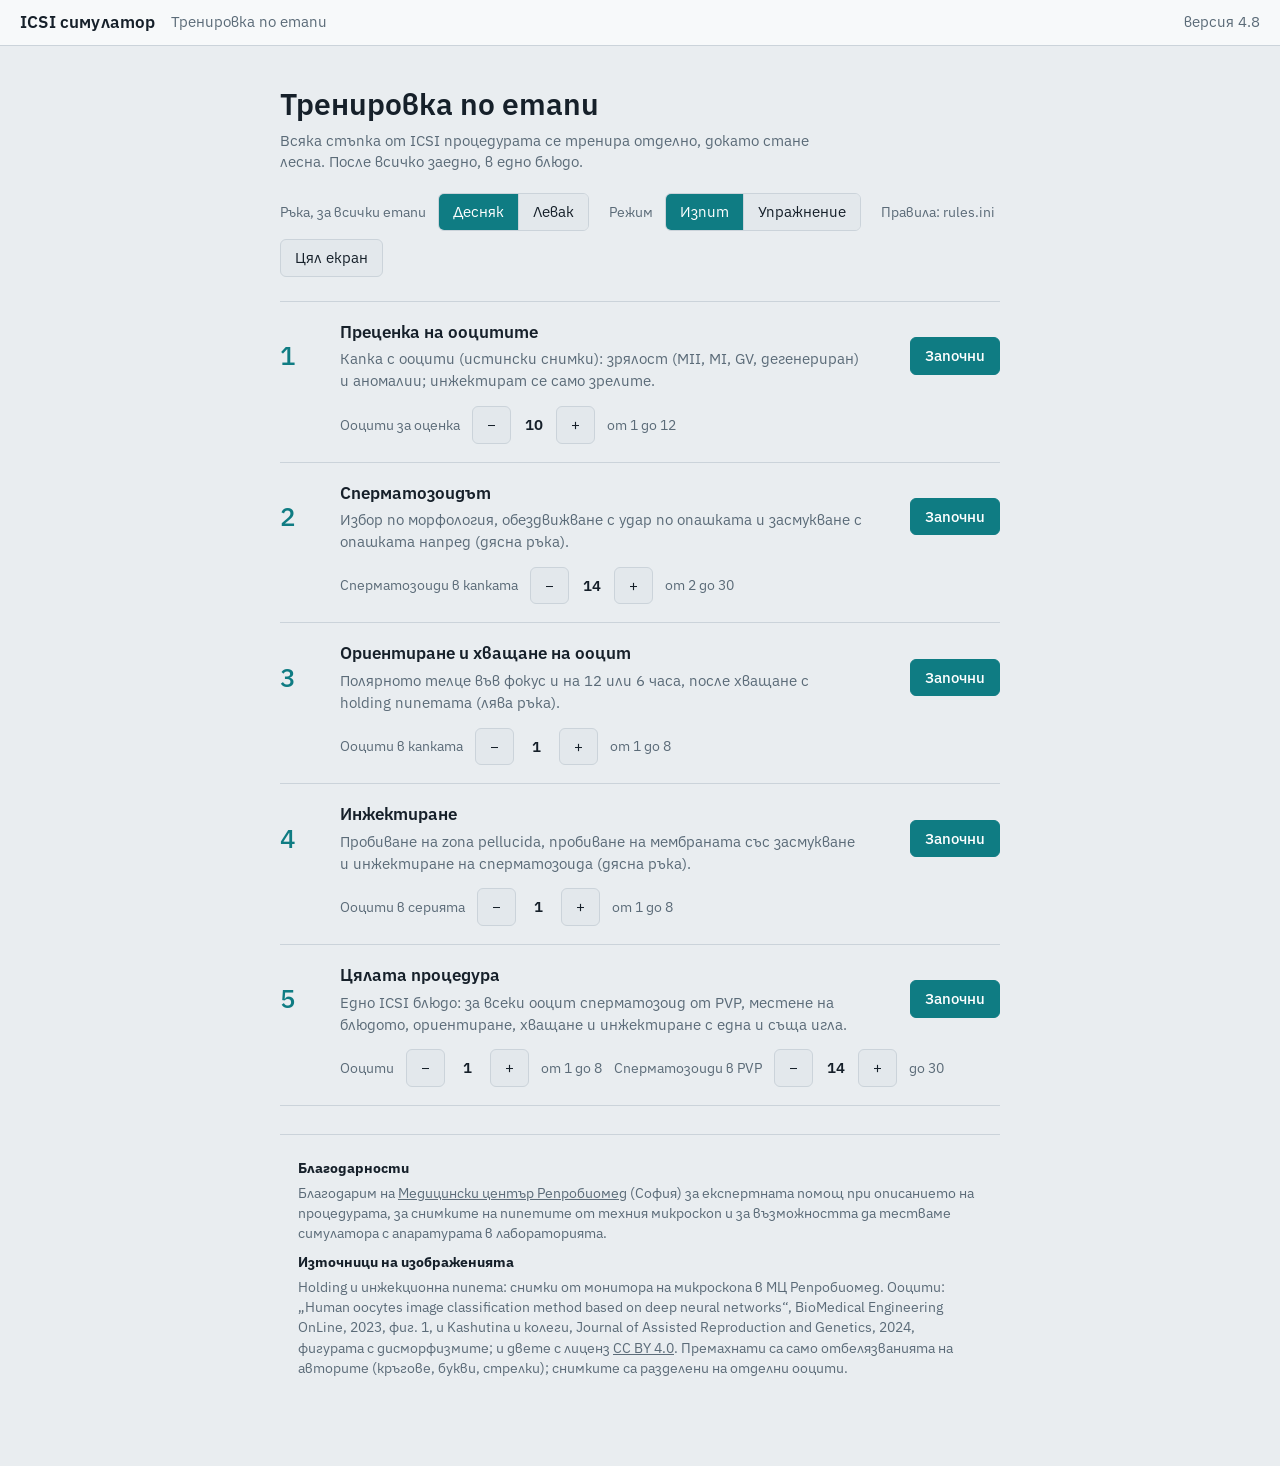
==== commit af48de4f: "Add ICSI_4.8.zip Version from 19.10.2026" ====
--- a/index.html
+++ b/index.html
@@ -283,7 +283,7 @@
   <h1>ICSI симулатор</h1>
   <span class="where" id="where">Тренировка по етапи</span>
   <span class="spacer"></span>
-  <span class="where">версия 4.7</span>
+  <span class="where">версия 4.8</span>
   <button class="btn" id="btnMenu" hidden>Етапи</button>
   <button class="btn" id="btnHelp" hidden>Помощ</button>
 </header>
@@ -399,7 +399,10 @@
       <div class="obj" aria-label="Обектив">
         <button class="btn" id="obj1Minus">−</button><output id="obj1Out">10x</output><button class="btn" id="obj1Plus">+</button>
       </div>
-      <p class="hint">Влачене на фона или W A S D местят блюдото. Оценката се отбелязва вдясно.</p>
+      <div class="obj" aria-label="Завъртане на ооцита">
+        <button class="btn hold" id="rot1L" title="Q, задръж">↺</button><output>Завърти</output><button class="btn hold" id="rot1R" title="E, задръж">↻</button>
+      </div>
+      <p class="hint">Влачене на фона или W A S D местят блюдото. Q / E (или ↺ ↻, задържани) въртят текущия ооцит. Оценката се отбелязва вдясно.</p>
     </div>
     <div id="q1Left">
       <h3>Ооцити <small>(✓ – готов; клик или <kbd>Tab</kbd> – друг)</small></h3>
@@ -460,7 +463,7 @@
     <h3>Как</h3>
     <ol>
       <li>Натисни „Старт“ – тогава тръгва хронометърът.</li>
-      <li>На екрана е текущият ооцит. Мести блюдото (влачене на фона или W A S D) и сменяй увеличението (− / +, клавиши 1–5).</li>
+      <li>На екрана е текущият ооцит. Мести блюдото (влачене на фона или W A S D), сменяй увеличението (− / +, клавиши 1–5) и го върти (Q / E или ↺ ↻).</li>
       <li>Вдясно избери зрялостта. Ако е MII, отдолу се появяват аномалиите.</li>
       <li>„Готово – следващ ооцит“ (Enter) минава към следващия неоценен. Всеки ооцит може да се избере и с номера му (лентата вдясно, клик върху него или <kbd>Tab</kbd>) – редът е свободен.</li>
       <li>След последния ооцит или с „Завърши и провери“ излиза отчетът: какво си отбелязал, кое е вярно, точки и оценка.</li>
@@ -826,7 +829,7 @@
     <h3>Задача: всички ооцити в капката, по <span data-lim="5">5 минути</span> на клетка</h3>
     <p>Броят ооцити се избира в менюто. За всеки ооцит поотделно:</p>
     <ol>
-      <li><b>В PVP:</b> иглата е точно над дъното. Ако в менюто е избран повече от един сперматозоид в иглата, засмучи толкова, и при всеки ооцит изтласквай само първия: два в един ооцит дават 0 точки за клетката. Избери нормален подвижен сперматозоид, обездвижи го (спусни до дъното и мини напречно през опашката) и го засмучи с опашката напред.</li>
+      <li><b>В PVP:</b> иглата е точно над дъното. Ако в менюто е избран повече от един сперматозоид в иглата, засмучи толкова, и при всеки ооцит изтласквай само първия: два в един ооцит дават 0 точки за клетката. Избери нормален подвижен сперматозоид, обездвижи го (напречно на опашката, близо до главата: спусни до дъното и дръпни иглата рязко назад) и го засмучи с опашката напред.</li>
       <li><b>Към ооцита:</b> премести блюдото до другата капка (режим „Блюдо“, влачене на фона или WASD).</li>
       <li><b>Ориентиране:</b> телцето е на случайно място. Търкаляй ооцита с иглата (както в етап 3), докато телцето е на 12 или 6 часа и във фокуса, после го докарай до holding пипетата и включи смукането (G). Внимание: в иглата е сперматозоидът - при резки движения или удари в ооцита той мръдва към върха и може да излезе.</li>
       <li><b>Инжектиране:</b> вдигни иглата до екватора (около 78 µm), влез на 3 часа, пробий мембраната със засмукване, изтласкай сперматозоида, изтегли иглата и натисни „Провери“. Ооцитът се пуска и остава отбелязан със зелено число; продължи със следващия.</li>
@@ -881,13 +884,15 @@
 
 <div id="help3" class="modal" role="dialog" aria-modal="true" aria-labelledby="help3Title" hidden>
   <div class="help modal-card">
-    <h2 id="help3Title">Етап 2: сперматозоидът (версия 4.7)</h2>
+    <h2 id="help3Title">Етап 2: сперматозоидът (версия 4.8)</h2>
     <p>Инжекционната пипета се движи с джойстика на манипулатора (тук: влачене или стрелки), а блюдото с капката PVP се мести с предметната маса (режим „Мести блюдото“ или WASD). Фокусът е на дъното, където плуват сперматозоидите: вдигнатата пипета е размазана, а спусната до дъното е ясна.</p>
     <p class="hand-line" id="help3Hand"></p>
     <h3>Задача, до <span data-lim="2">2 минути</span> на сперматозоид</h3>
     <ol>
       <li>Избери подвижен сперматозоид с нормална глава и опашка. Кой какъв е, не пише: разпознаването е част от упражнението.</li>
-      <li>Обездвижи го: доближи го с върха 2–3 µm над дъното, над средата на опашката спусни върха до дъното („▼ Спусни“ или E) и с кратко движение прекарай пипетата напречно през опашката. Не влачи върха по дъното, докато гониш сперматозоида. Главата не се пипа.</li>
+      <li>Обездвижи го: доближи го с върха 2–3 µm над дъното. Иглата трябва да е <b>почти напречно на опашката</b> – ако не е, изчакай сперматозоида да се обърне. Над опашката, <b>близо до главата</b> (но не върху нея), спусни върха до дъното („▼ Спусни“ или E): опашката е притисната и той спира. Тогава <b>дръпни иглата рязко назад</b> (обратно на върха, стрелка без Shift) – опашката се пречупва. Може да трябват няколко опита. Не влачи върха по дъното, докато гониш сперматозоида.</li>
+      <li>Понякога сперматозоидът е само зашеметен: в иглата плува към върха и може да излезе – засмуквай леко, за да го задържиш. Ако излезе, плува отново и трябва да се обездвижи пак.</li>
+      <li>Не излизай с иглата от капката в маслото – това е грешка.</li>
       <li>Засмучи го <b>с опашката напред</b>: с върха на дъното доближи края на опашката и задръж „Засмукай“. Засмукването хваща само когато върхът е долу, при сперматозоида.</li>
       <li>Остави главата 5–80 µm навътре от върха („Изтласкай“ връща назад) и натисни „Провери“.</li>
     </ol>
@@ -918,7 +923,7 @@
 
 <div id="help" class="modal" role="dialog" aria-modal="true" aria-labelledby="helpTitle" hidden>
   <div class="help modal-card">
-    <h2 id="helpTitle">Етап 3: ориентиране и хващане на ооцит (версия 4.7)</h2>
+    <h2 id="helpTitle">Етап 3: ориентиране и хващане на ооцит (версия 4.8)</h2>
     <p>Holding пипетата се движи с джойстика на манипулатора (тук: влачене или стрелки), а блюдото с предметната маса (режим „Блюдо“ или WASD). Пипетата трябва да е на височината на <b>екватора на ооцита</b> (около 78 µm над дъното), иначе смукането не го хваща; извън това ниво тя е размазана.</p>
     <p class="hand-line" id="helpHand"></p>
     <h3>Задача, до <span data-lim="3">60 секунди</span> на клетка</h3>
@@ -971,7 +976,7 @@
 // неуспешните проверки - всеки път, до таван; сумата на всички грешки в етапа е 100; изтекло време = 0
 const SCORE = {
   start: 100, pass: 70,
-  s2: { bad_morphology: 30, immotile: 25, damaged: 20, head_first: 10, bottom_drag: 5, failed_check: 5, failed_check_max: 10,
+  s2: { bad_morphology: 30, immotile: 25, damaged: 20, head_first: 10, bottom_drag: 5, failed_check: 5, failed_check_max: 10, out_of_drop: 10,
         lost: 30 },                                   // lost: само в етап 5 - сперматозоидът излезе от иглата
   s3: { pb_position: 35, pb_focus: 35, wrong_height: 10, failed_check: 5, failed_check_max: 20 },
   s1: { immature_as_mii: 40, mii_as_immature: 30, wrong_maturity: 20, missed_anomaly: 15, false_anomaly: 10 },
@@ -987,7 +992,10 @@
   no_breach: "Изтласкване без потвърден пробив", not_delivered: "Сперматозоидът не е вкаран", medium: "Твърде много среда",
   inj_height: "Иглата не е на екватора при влизане",
   two_sperm: "Два сперматозоида в един ооцит", spilled: "Изгубен сперматозоид (излезе в средата)",
+  out_of_drop: "Иглата излезе от капката",
 };
+// еднакви ключове с различен смисъл по етапи (напр. damaged): надписът на етапа има предимство
+const PEN_LABEL_ST = { s2: { damaged: "Повреден сперматозоид при обездвижването" }, s4: { damaged: "Увреден ооцит (твърде много засмукване)" } };
 const newPen = stage => ({ stage, items: [], checks: 0 });
 function penalize(pen, key) {
   if (!pen) return;
@@ -1000,7 +1008,7 @@
 }
 const penScore = (pen, expired) => expired ? 0 : Math.max(0, SCORE.start - penLost(pen));
 function renderPen(pen, errsId, scoreId, expired) {
-  const t = SCORE[pen.stage], rows = pen.items.map(k => [PEN_LABEL[k] || k, t[k] || 0]);
+  const t = SCORE[pen.stage], rows = pen.items.map(k => [(PEN_LABEL_ST[pen.stage] || {})[k] || PEN_LABEL[k] || k, t[k] || 0]);
   if (pen.checks) rows.push([`Неуспешни проверки (${pen.checks})`, Math.min(t.failed_check_max, pen.checks * t.failed_check)]);
   $(errsId).innerHTML = rows.length
     ? rows.map(([l, v]) => `<li><span>${l}</span>${GAME.practice ? "" : `<span class="pts">−${v}</span>`}</li>`).join("")
@@ -1689,7 +1697,7 @@
 }
 function updateWhere() {
   $("where").textContent = `Етап 3: ориентиране и хващане на ооцит (${S.n === 1 ? "1 ооцит" : S.n + " ооцита"}, ${S.side < 0 ? "десняк" : "левак"}${GAME.practice ? ", упражнение" : ""})`;
-  $("title2").textContent = $("where").textContent + " · версия 4.7";
+  $("title2").textContent = $("where").textContent + " · версия 4.8";
 }
 function showMenu() {
   document.body.classList.remove("in-stage");
@@ -2297,7 +2305,7 @@
 const C3 = {
   DROP_R: 450, HEAD_LEN: 4.8, HEAD_W: 3.0, MID_LEN: 4.5, TAIL_LEN: 45, TAIL_SEG: 26,
   TAIL_AMP: 4.5, WAVE_K: 2 * Math.PI / 22, WAVE_W: 2 * Math.PI * 6, SPEED: [6, 15],   // в PVP сперматозоидите са бавни
-  NORMAL_SHARE: 0.6, IMMOTILE: 0.12, IMMOB_ZONE: [0.15, 0.85], CONTACT: 2.5,
+  NORMAL_SHARE: 0.6, IMMOTILE: 0.12, IMMOB_ZONE: [0.05, 0.35], CONTACT: 2.5,      // 4.8: близо до главата (по шефа)
   // по-тънка игла: връх ~7 µm, бавно изтъняване (както при иглите за ICSI)
   INJ_TIP_R: 3.5, INJ_TAPER: 0.028, INJ_MAX_R: 22, INJ_WALL: 1.0, BEVEL: 5,
   STAGE_SPEED: 90, PIP_SPEED: 60, ASP_RANGE: 10, FLOW: 35, HEAD_MIN: 5, HEAD_MAX: 80,
@@ -2305,10 +2313,14 @@
   // иглата започва точно над дъното (гони се оттам, притиска се със спускане до 3 µm)
   Z_START: 4, Z_MAX: 60, Z_SPEED: 40, Z_CONTACT: 3.0, BEVEL_LEN: 6, Z_ASP: 6, Z_BLUR: 30, BOTTOM_DRAG: 80,
   SPERM_MIN: 2, SPERM_MAX: 30, SPERM_DEFAULT: 14,
+  // 4.8 (по описанието на шефа): поведение при ръба, видове плуване, обездвижване с рязко движение, зашеметени
+  WALL_LEAVE: 0.015,                              // при ръба: колко често (1/s) се отделя от него
+  SLOW_SHARE: 0.15, FAST_SHARE: 0.15, SLOW: [2, 6], FAST: [15, 24], CIRCLE_SHARE: 0.08, CIRCLE_R: 10,
+  SNAP_SPEED: 35, SNAP_OK: 0.75, MIN_ANGLE: 55, STUN_SHARE: 0.2, STUN_SPEED: 5,
   LOAD_MAX: 1,                                   // rules.ini [stage2] sperm_max: колко сперматозоида най-много в иглата
 };
 C3.BODY_LEN = C3.HEAD_LEN / 2 + C3.MID_LEN + C3.TAIL_LEN;
-const MORPH = { normal: "нормална", large: "голяма глава", small: "малка глава", amorphous: "аморфна глава",
+const MORPH = { normal: "нормална", large: "голяма глава", small: "малка глава", amorphous: "аморфна глава", doublehead: "двойна глава",
   tapered: "удължена (изтънена) глава", double: "двойна опашка", coiled: "навита опашка" };
 const COL3 = { oil: "#C4C0AA", pvp: "#D2D1C6", edge: "#78766A", head: "#ECEBE2", headEdge: "#464842",
   mid: "#96968C", tail: "#5C5E58", damaged: "#78605A", target: "#2B6CB0" };
@@ -2325,6 +2337,12 @@
 class Sperm {
   constructor(pos, morph, motile) {
     this.pos = pos; this.heading = uni(0, 2 * Math.PI); this.speed = uni(...C3.SPEED);
+    // видове плуване: бавни, бързи, в кръг; двойна глава/опашка - бавно, в кръг или начупено
+    const r = Math.random();
+    if (r < C3.SLOW_SHARE) this.speed = uni(...C3.SLOW); else if (r < C3.SLOW_SHARE + C3.FAST_SHARE) this.speed = uni(...C3.FAST);
+    this.swim = Math.random() < C3.CIRCLE_SHARE ? "circle" : "line"; this.spin = Math.random() < 0.5 ? -1 : 1; this.zig = uni(0.3, 0.8);
+    if (morph === "double" || morph === "doublehead") { this.swim = Math.random() < 0.5 ? "circle" : "zigzag"; this.speed *= 0.5; }
+    this.wall = false; this.wallDir = 1; this.pin = null; this.stunned = false; this.snapV = 0;
     this.turn = 0; this.phase = uni(0, 2 * Math.PI); this.morph = morph;
     this.wasMotile = motile; this.motile = motile; this.immobilized = false; this.damaged = false;
     this.kinkS = null; this.kinkDir = 1;
@@ -2354,18 +2372,34 @@
   }
   tailEnd(t) { const p = this.body(t).pts; return p[p.length - 1]; }
   updateFree(dt) {
-    if (!this.motile || this.inside) return;
-    // завоят се мени случайно, но сам се връща към почти права линия (еднакво при 60 и 120 кадъра/с)
-    this.turn += (-this.turn / 0.8) * dt + 0.55 * Math.sqrt(dt) * gauss();
-    this.turn = Math.max(-0.8, Math.min(0.8, this.turn));
-    this.heading += this.turn * dt;
-    const [x, y] = this.pos;
-    if (Math.hypot(x, y) > C3.DROP_R - 40) {
-      const toC = Math.atan2(-y, -x);
-      const diff = ((toC - this.heading + Math.PI) % (2 * Math.PI) + 2 * Math.PI) % (2 * Math.PI) - Math.PI;
-      this.heading += Math.max(-2, Math.min(2, diff)) * dt * 2;
+    if (!this.motile || this.inside || this.pin) return;              // притиснатата опашка го държи на място
+    const wrap = a => ((a + Math.PI) % (2 * Math.PI) + 2 * Math.PI) % (2 * Math.PI) - Math.PI;
+    if (this.swim === "circle") this.heading += this.spin * this.speed / C3.CIRCLE_R * dt;       // кръг с радиус ~2 глави
+    else if (this.swim === "zigzag") {                                                             // начупена линия
+      this.zig -= dt; if (this.zig <= 0) { this.zig = uni(0.3, 0.8); this.heading += uni(0.8, 1.4) * (Math.random() < 0.5 ? -1 : 1); }
+    } else {
+      // завоят се мени случайно, но сам се връща към почти права линия (еднакво при 60 и 120 кадъра/с)
+      this.turn += (-this.turn / 0.8) * dt + 0.55 * Math.sqrt(dt) * gauss();
+      this.turn = Math.max(-0.8, Math.min(0.8, this.turn));
+      this.heading += this.turn * dt;
     }
-    this.pos = [x + Math.cos(this.heading) * this.speed * dt, y + Math.sin(this.heading) * this.speed * dt];
+    const [x, y] = this.pos, R = C3.DROP_R - 20, r = Math.hypot(x, y), a = Math.atan2(y, x);
+    if (this.swim === "line") {
+      // при ръба се събират и го обхождат; рядко се отделят обратно навътре
+      if (!this.wall && r > R - 60) {                // близо до ръба: завиват към него
+        this.heading += Math.max(-1.5, Math.min(1.5, wrap(a - this.heading))) * dt * 1.2;
+      }
+      if (!this.wall && r > R) { this.wall = true; this.wallDir = Math.sin(this.heading - a) >= 0 ? 1 : -1; }
+      if (this.wall) {
+        const tan = a + this.wallDir * Math.PI / 2;
+        this.heading += Math.max(-3, Math.min(3, wrap(tan - this.heading))) * dt * 3;
+        if (Math.random() < C3.WALL_LEAVE * dt) { this.wall = false; this.heading = a + Math.PI + uni(-0.6, 0.6); }
+      }
+    }
+    let nx = x + Math.cos(this.heading) * this.speed * dt, ny = y + Math.sin(this.heading) * this.speed * dt;
+    const nr = Math.hypot(nx, ny);
+    if (nr > R) { nx *= R / nr; ny *= R / nr; }                   // не излиза от капката
+    this.pos = [nx, ny];
   }
 }
 
@@ -2381,7 +2415,7 @@
 const axisPoint = u => { const t = tip3(); return [t[0] + side3() * u, t[1]]; };
 
 function makeSperm(n, minGood = 4) {
-  const out = [], abn = ["large", "small", "amorphous", "tapered", "double", "coiled"];
+  const out = [], abn = ["large", "small", "amorphous", "tapered", "double", "doublehead", "coiled"];
   const tp = tip3();
   for (let i = 0; i < n; i++) {
     let p;
@@ -2438,18 +2472,68 @@
       events3.push([["Върхът удари главата или средната част:", "сперматозоидът е повреден. Избери друг."], "err"]);
       continue;
     }
-    if (s.immobilized || !s.motile) continue;
+    if (s.immobilized || !s.motile || s.pin) continue;
     for (let i = 1; i < pts.length; i++) {
       if (segDist(pts[i], a, b) < C3.CONTACT) {
-        const f = i / (pts.length - 1);
-        if (f >= C3.IMMOB_ZONE[0] && f <= C3.IMMOB_ZONE[1]) {
-          s.immobilized = true; s.motile = false; s.kinkS = f * s.tailLen(); s.kinkDir = Math.random() < 0.5 ? -1 : 1;
-          events3.push([["Сперматозоидът е обездвижен!", "Сега го засмучи с опашката напред."], "ok"]);
-        } else if (f > C3.IMMOB_ZONE[1]) {
-          events3.push([["Твърде близо до края на опашката:", "притисни по-близо до средата ѝ."], "warn"]);
-        }
+        // иглата трябва да е почти напречно на опашката (иглата е по оста X)
+        const dx = pts[i][0] - pts[i - 1][0], dy = pts[i][1] - pts[i - 1][1];
+        const ang = Math.acos(Math.min(1, Math.abs(dx) / Math.max(1e-6, Math.hypot(dx, dy)))) * 180 / Math.PI;
+        if (ang < C3.MIN_ANGLE) { angleHint3(); break; }
+        // опашката е притисната към дъното: сперматозоидът спира; пречупва се с рязко движение назад
+        s.pin = { f: i / (pts.length - 1), at: [...b] }; s.snapV = 0;
         break;
       }
+    }
+  }
+}
+let lastAngleHint = -1e9;
+function dropStep3(b) {
+  // върхът излезе от капката в маслото: грешка (отчита се веднъж за опита)
+  const out = Math.hypot(b[0], b[1]) > C3.DROP_R, was = Math.hypot(T3.prevTip[0], T3.prevTip[1]) > C3.DROP_R;
+  if (out && !was && !$("stage3").hidden) {
+    penalize(T3.pen, "out_of_drop");
+    events3.push([["Иглата излезе от капката в маслото!", "Върни я в PVP капката."], "err"]);
+  }
+}
+function angleHint3() {
+  const now = performance.now();
+  if (now - lastAngleHint > 3000) { lastAngleHint = now; events3.push([["Иглата трябва да е почти напречно на опашката.", "Изчакай сперматозоида да се обърне или го побутни."], "info"]); }
+}
+// притиснатата опашка: рязко движение на иглата назад (обратно на върха) я пречупва
+function pinStep3(dt) {
+  const tp = tip3(), back = side3() * (tp[0] - T3.prevTip[0]) / Math.max(dt, 1e-3);
+  for (const s of T3.sperm) {
+    if (!s.pin) continue;
+    s.snapV = s.snapV * 0.6 + back * 0.4;
+    const away = Math.hypot(tp[0] - s.pin.at[0], tp[1] - s.pin.at[1]);
+    if (s.snapV >= C3.SNAP_SPEED && pressed3()) {
+      const f = s.pin.f; s.pin = null;
+      if (f < C3.IMMOB_ZONE[0]) {
+        s.damaged = true; s.motile = false; penalize(T3.pen, "damaged");
+        events3.push([["Твърде близо до главата:", "сперматозоидът е повреден. Избери друг."], "err"]);
+      } else if (f > C3.IMMOB_ZONE[1]) {
+        events3.push([["Твърде далеч от главата: опашката не се пречупи.", "Притисни по-близо до главата и опитай пак."], "warn"]);
+      } else if (Math.random() > C3.SNAP_OK) {
+        events3.push([["Опашката не се пречупи – опитай пак.", "Притисни я към дъното и дръпни иглата рязко назад."], "warn"]);
+      } else {
+        s.immobilized = true; s.motile = false; s.kinkS = f * s.tailLen(); s.kinkDir = Math.random() < 0.5 ? -1 : 1;
+        s.stunned = Math.random() < C3.STUN_SHARE;             // понякога е само зашеметен
+        events3.push([["Опашката е пречупена: сперматозоидът е обездвижен!", "Сега го засмучи с опашката напред."], "ok"]);
+      }
+    } else if (!pressed3() || away > 6) s.pin = null;          // иглата се вдигна или отмести бавно: пуска го
+  }
+}
+// зашеметеният сперматозоид в иглата плува към върха; засмукването го задържа; ако излезе - пак е подвижен
+function stunStep3(dt) {
+  const side = side3();
+  for (const ins of insideList()) {
+    if (!ins.stunned || ins.dirIn < 0) continue;
+    ins.uHead -= C3.STUN_SPEED * dt;
+    if (!ins.stunWarned && ins.uHead > 0) { ins.stunWarned = true; events3.push([["Сперматозоидът е само зашеметен и плува към върха.", "Засмуквай леко, за да го задържиш в иглата."], "warn"]); }
+    if (ins.uHead + C3.BODY_LEN < 0) {
+      ins.inside = false; ins.pos = axisPoint(ins.uHead); ins.heading = Math.atan2(0, -side);
+      ins.stunned = false; ins.immobilized = false; ins.motile = true; ins.kinkS = null; ins.stunWarned = false;
+      events3.push([["Зашеметеният сперматозоид излезе от иглата и плува.", "Обездвижи го отново."], "warn"]);
     }
   }
 }
@@ -2520,7 +2604,7 @@
   if (s.morph !== "normal") p.push(`Морфологията не е нормална (${MORPH[s.morph]}): изтласкай и избери друг.`);
   if (!s.wasMotile) p.push("Сперматозоидът е бил неподвижен от начало (вероятно нежизнеспособен).");
   if (s.damaged) p.push("Сперматозоидът е повреден (притисната глава или средна част).");
-  else if (s.wasMotile && !s.immobilized) p.push("Не е обездвижен: спусни върха до дъното и прекарай пипетата през средата на опашката.");
+  else if (s.wasMotile && !s.immobilized) p.push("Не е обездвижен: спусни върха до дъното напречно на опашката, близо до главата, и дръпни иглата рязко назад.");
   if (s.dirIn < 0) p.push("Влязъл е с главата напред: трябва с опашката напред.");
   else if (s.uHead < C3.HEAD_MIN) p.push("Главата е още на върха: засмучи още малко.");
   else if (s.uHead > C3.HEAD_MAX) p.push(`Твърде навътре (${s.uHead.toFixed(0)} µm): изтласкай малко.`);
@@ -2551,7 +2635,7 @@
 const pressed3 = () => T3.z <= C3.Z_CONTACT;      // долният ръб на скоса опира дъното
 function movePip3(dx, dy) {                       // джойстикът мести пипетата в зрителното поле
   let [ox, oy] = clampView(T3.off[0] + dx, T3.off[1] + dy, scale3(), W3, H3);
-  if (Math.hypot(T3.cam[0] + ox, T3.cam[1] + oy) <= C3.DROP_R - 15) T3.off = [ox, oy];
+  if (Math.hypot(T3.cam[0] + ox, T3.cam[1] + oy) <= C3.DROP_R + 160) T3.off = [ox, oy];      // може да излезе в маслото
 }
 function pipOuter(d) { return needleOuter(d); }                 // размерите на общата игла
 function underPipette(p) {                         // точката е под тялото на пипетата
@@ -2560,7 +2644,7 @@
 }
 function moveDish3(dx, dy) {           // блюдото надясно = изгледът (и върхът) наляво в блюдото
   const nc = [T3.cam[0] - dx, T3.cam[1] - dy];
-  if (Math.hypot(nc[0] + T3.off[0], nc[1] + T3.off[1]) <= C3.DROP_R - 15) T3.cam = nc;
+  if (Math.hypot(nc[0] + T3.off[0], nc[1] + T3.off[1]) <= C3.DROP_R + 160) T3.cam = nc;
 }
 function setObj3(i) { T3.obj = Math.max(0, Math.min(OBJ3.length - 1, i)); ui3(); }
 
@@ -2702,7 +2786,7 @@
 function updLoadUI() { renderCnt(); }                 // числата в менюто: виж CNT
 function where3() {
   $("where").textContent = `Етап 2: сперматозоидът (${T3.n} сперматозоида${T3.load > 1 ? `, ${T3.load} в иглата` : ""}, ${S.side < 0 ? "десняк" : "левак"}${GAME.practice ? ", упражнение" : ""})`;
-  $("title3").textContent = $("where").textContent + " · версия 4.7";
+  $("title3").textContent = $("where").textContent + " · версия 4.8";
 }
 $("rb3Menu").onclick = () => showMenu();
 $("rb3Help").onclick = () => S3open();
@@ -2804,6 +2888,12 @@
 function drawFree(sp) {
   const { neck, pts } = sp.body(T3.t);
   drawSperm(sp, sp.pos, sp.heading, neck, pts, false);
+  if (sp.morph === "doublehead") {                       // втора глава, леко встрани
+    const off = rot2([0.6 * C3.HEAD_LEN, 1.4 * C3.HEAD_W], sp.heading), s = scale3(), g = ctx3;
+    const poly = headPoly(sp, w2s3(sp.pos[0] + off[0] * 0.5, sp.pos[1] + off[1] * 0.5), sp.heading + 0.5, s);
+    g.beginPath(); poly.forEach((p, i) => i ? g.lineTo(...p) : g.moveTo(...p)); g.closePath();
+    g.fillStyle = sp.damaged ? COL3.damaged : COL3.head; g.fill(); g.strokeStyle = COL3.headEdge; g.lineWidth = Math.max(1, 0.5 * s); g.stroke();
+  }
   if (sp.morph === "double") {
     const p2 = sp.body(T3.t, Math.PI, 3).pts;
     ctx3.strokeStyle = COL3.tail; ctx3.lineWidth = Math.max(1, 0.55 * scale3());
@@ -2912,6 +3002,7 @@
         const sd = side3();
         for (const off of [0, C3.BEVEL_LEN / 2, C3.BEVEL_LEN])
           checkPress([T3.prevTip[0] + sd * off, T3.prevTip[1]], [b[0] + sd * off, b[1]]);
+        for (const sp of T3.sperm) if (sp.pin) T3.bottomDrag = 0;     // при рязането влаченето не се брои
         // на живо върхът не се влачи по дъното при гонене - само кратко движение при рязането
         T3.bottomDrag += Math.hypot(b[0] - T3.prevTip[0], b[1] - T3.prevTip[1]);
         if (T3.bottomDrag > C3.BOTTOM_DRAG) {
@@ -2920,6 +3011,7 @@
           events3.push([["Върхът се влачи по дъното. Докато доближаваш, дръж го 2–3 µm", "над дъното и го спусни само за рязането (Shift + E спуска бавно)."], "warn"]);
         }
       } else T3.bottomDrag = 0;
+      if (accepts3()) { pinStep3(dt); stunStep3(dt); dropStep3(b); }
       T3.prevTip = b;
       if (accepts3()) flow3(dt, fine);
 }
@@ -2983,7 +3075,7 @@
 }
 function where4() {
   $("where").textContent = `Етап 4: инжектиране (${U.n > 1 ? `${U.n} ооцита, ` : ""}${U.load > 1 ? `${U.load} в иглата, ` : ""}${S.side < 0 ? "десняк" : "левак"}${GAME.practice ? ", упражнение" : ""})`;
-  $("title4").textContent = $("where").textContent + " · версия 4.7";
+  $("title4").textContent = $("where").textContent + " · версия 4.8";
 }
 function start4() { if (U.session.state === "ready") U.session.state = "running"; }
 function toast4(lines, kind, ms) {
@@ -3416,7 +3508,7 @@
 }
 function where5() {
   $("where").textContent = `Етап 5: цялата процедура (${S.side < 0 ? "десняк" : "левак"}${GAME.practice ? ", упражнение" : ""})`;
-  $("title5").textContent = $("where").textContent + " · версия 4.7";
+  $("title5").textContent = $("where").textContent + " · версия 4.8";
 }
 function start5() { if (S5.session.state === "ready") S5.session.state = "running"; }
 function toast5(lines, kind, ms) {
@@ -3911,7 +4003,7 @@
 }
 function where1() {
   $("where").textContent = `Етап 1: преценка на ооцитите (${Q.items.length} ${Q.items.length === 1 ? "ооцит" : "ооцита"}${GAME.practice ? ", упражнение" : ""})`;
-  $("title1").textContent = $("where").textContent + " · версия 4.7";
+  $("title1").textContent = $("where").textContent + " · версия 4.8";
 }
 /* ---------------- оценката в дясната лента */
 (function buildAnom1() {
@@ -4076,6 +4168,11 @@
 cv1.addEventListener("wheel", e => { if (!e.ctrlKey) return; e.preventDefault(); setObj1(Q.obj + (e.deltaY < 0 ? 1 : -1)); }, { passive: false });
 function setObj1(i) { Q.obj = Math.max(0, Math.min(OBJ2.length - 1, i)); ui1(); }
 $("obj1Minus").onclick = () => setObj1(Q.obj - 1); $("obj1Plus").onclick = () => setObj1(Q.obj + 1);
+for (const [id, prop] of [["rot1L", "rotL"], ["rot1R", "rotR"]]) {
+  const el = $(id);
+  el.addEventListener("pointerdown", e => { if (!accepts1()) return; e.preventDefault(); try { el.setPointerCapture(e.pointerId); } catch (_) {} Q[prop] = true; el.classList.add("on"); });
+  ["pointerup", "pointercancel", "lostpointercapture"].forEach(ev => el.addEventListener(ev, () => { Q[prop] = false; el.classList.remove("on"); }));
+}
 $("btnCheck1").onclick = () => check1(false);
 $("btnNew1").onclick = () => newEx1(); $("res1Next").onclick = () => newEx1();
 $("rb1Menu").onclick = () => showMenu(); $("rb1Help").onclick = () => Q1open();
@@ -4115,6 +4212,9 @@
     if (accepts1()) {
       const dx = (keys1.has("d") ? 1 : 0) - (keys1.has("a") ? 1 : 0), dy = (keys1.has("s") ? 1 : 0) - (keys1.has("w") ? 1 : 0);
       if (dx || dy) { const n = Math.hypot(dx, dy); Q.D = [Q.D[0] + dx / n * C1.STAGE_SPEED * dt, Q.D[1] + dy / n * C1.STAGE_SPEED * dt]; }
+      // въртене на текущия ооцит (както се завърта с пипетата под микроскопа, тук в равнината на снимката)
+      const rt = ((keys1.has("e") || Q.rotR) ? 1 : 0) - ((keys1.has("q") || Q.rotL) ? 1 : 0), o = Q.items[Q.sel];
+      if (rt && o) o.rot += rt * 1.6 * dt;
     }
     const ss = Q.session;
     if (ss.state === "running" && !Q.paused) { ss.t += dt; if (!GAME.practice && ss.t >= limit1()) { ss.t = limit1(); check1(true); } }
@@ -4212,6 +4312,10 @@
   C3.NORMAL_SHARE = num("stage2", "normal_share", 0, 1, C3.NORMAL_SHARE);
   C3.IMMOTILE = num("stage2", "immotile_share", 0, 1, C3.IMMOTILE);
   C3.IMMOB_ZONE = [num("stage2", "immob_from", 0, 1, C3.IMMOB_ZONE[0]), num("stage2", "immob_to", 0, 1, C3.IMMOB_ZONE[1])];
+  C3.SNAP_SPEED = num("stage2", "snap_speed_um_s", 5, 200, C3.SNAP_SPEED); C3.SNAP_OK = num("stage2", "snap_success", 0, 1, C3.SNAP_OK);
+  C3.MIN_ANGLE = num("stage2", "min_angle_deg", 0, 90, C3.MIN_ANGLE); C3.STUN_SHARE = num("stage2", "stunned_share", 0, 1, C3.STUN_SHARE);
+  C3.SLOW_SHARE = num("stage2", "slow_share", 0, 1, C3.SLOW_SHARE); C3.FAST_SHARE = num("stage2", "fast_share", 0, 1, C3.FAST_SHARE);
+  C3.CIRCLE_SHARE = num("stage2", "circle_share", 0, 1, C3.CIRCLE_SHARE); C3.WALL_LEAVE = num("stage2", "wall_leave", 0, 5, C3.WALL_LEAVE);
   C3.HEAD_MIN = num("stage2", "head_min_um", 0, 500, C3.HEAD_MIN);
   C3.HEAD_MAX = num("stage2", "head_max_um", 0, 500, C3.HEAD_MAX);
   ORIENT_TOL_H = num("stage3", "orient_tol_h", 0.05, 6, ORIENT_TOL_H);
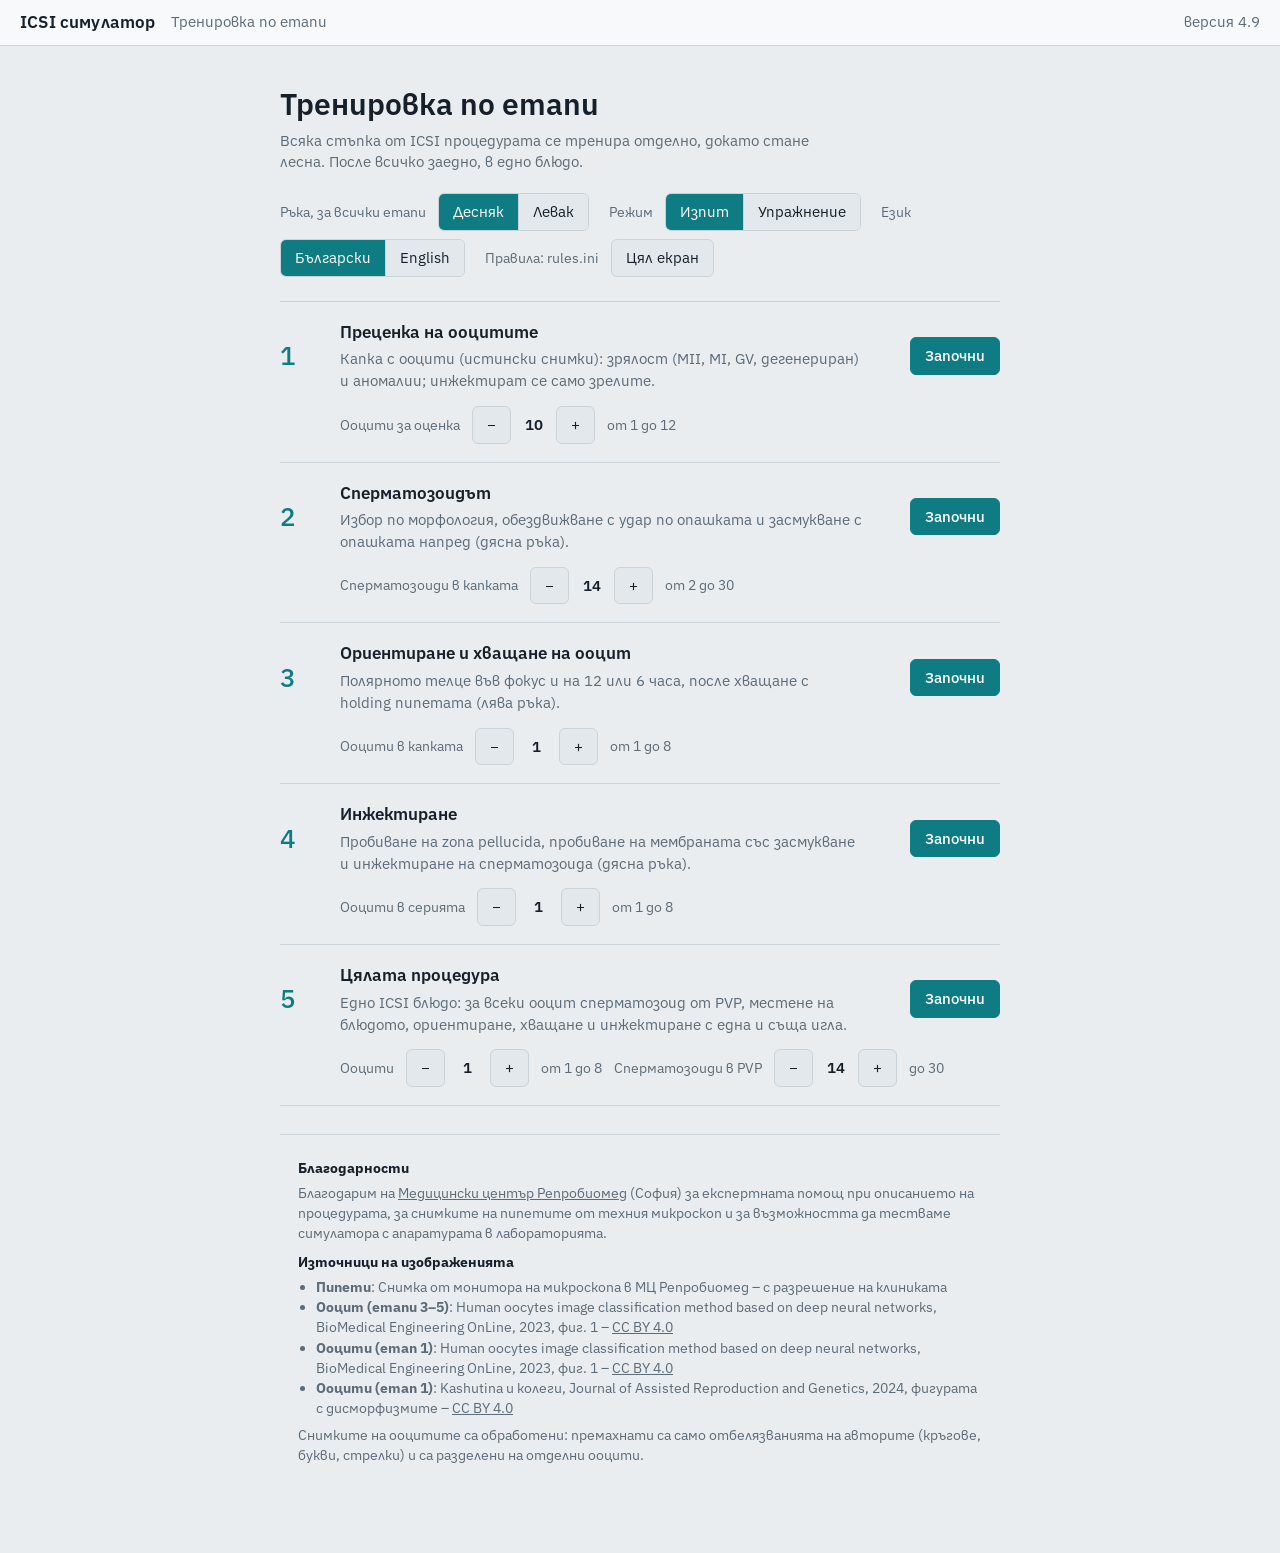
==== commit 471eab31: "version 4.9" ====
--- a/index.html
+++ b/index.html
@@ -4,6 +4,80 @@
 <meta charset="utf-8">
 <meta name="viewport" content="width=device-width, initial-scale=1, viewport-fit=cover">
 <title>ICSI симулатор</title>
+<script>
+"use strict";
+/* ============================================================ ЕЗИК (4.9)
+   Текстовете са на български в кода. Всеки друг език е файл lang/<код>.js: „български текст“ -> превод.
+   Нов език = нов файл + ред в lang/languages.js, без промяна в програмата. Липсващ превод -> остава българският.
+   Изборът: ?lang=en в адреса, после запомненият в браузъра, после [general] language в rules.ini, иначе bg. */
+window.I18N = { lang: "bg", dict: {}, langs: [], chosen: false, missing: new Set(),
+  add(code, strings) { if (code === this.lang) this.dict = Object.assign({}, strings || {}); } };
+(function pickLang() {
+  // ?lang=en в адреса или #lang=en (знакът # оцелява при презареждане и във вградени прегледи)
+  const q = (location.search.match(/[?&]lang=([a-z]{2,3})\b/) || location.hash.match(/[#&]lang=([a-z]{2,3})\b/) || [])[1];
+  let s = null; try { s = localStorage.getItem("icsi_lang"); } catch (e) { /* няма достъп */ }
+  I18N.chosen = !!(q || s); I18N.lang = q || s || "bg";
+  document.documentElement.lang = I18N.lang;
+  document.write('<script src="lang/languages.js"><\/script><script src="lang/' + I18N.lang + '.js"><\/script>');
+})();
+// T("текст") или T`текст ${x}`: преводът на текущия език; в шаблоните ${...} стават {0}, {1}, ...
+function T(s, ...v) {
+  const d = I18N.dict;
+  if (Array.isArray(s) && s.raw) {
+    let key = s[0];
+    for (let i = 1; i < s.length; i++) key += "{" + (i - 1) + "}" + s[i];
+    let tr = d[key];
+    if (tr === undefined) { if (I18N.lang !== "bg") I18N.missing.add(key); tr = key; }
+    return tr.replace(/\{(\d+)\}/g, (m, i) => (v[+i] === undefined ? m : String(v[+i])));
+  }
+  const tr = d[s];
+  if (tr === undefined) { if (I18N.lang !== "bg" && typeof s === "string" && /[Ѐ-ӿ]/.test(s)) I18N.missing.add(s); return s; }
+  return tr;
+}
+// статичните текстове в страницата: елемент само с текст и вградено форматиране (b, kbd, a...) се превежда цял
+const I18N_INLINE = new Set(["B", "I", "EM", "STRONG", "KBD", "SMALL", "A", "BR", "SUB", "SUP", "CODE", "U"]);
+const I18N_ATTRS = ["title", "aria-label", "placeholder", "alt"];
+const I18N_CYR = /[Ѐ-ӿ]/;
+const i18nNorm = h => h.replace(/\s+/g, " ").trim();
+function i18nWalk(root, apply, out) {
+  const d = I18N.dict;
+  const one = (key, set) => {
+    if (out) out.add(key);
+    if (!apply) return;
+    if (d[key] !== undefined) set(d[key]); else if (I18N.lang !== "bg") I18N.missing.add(key);
+  };
+  (function walk(el) {
+    if (el.tagName === "SCRIPT" || el.tagName === "STYLE") return;
+    for (const a of I18N_ATTRS) {
+      const v = el.getAttribute && el.getAttribute(a);
+      if (v && I18N_CYR.test(v)) one(i18nNorm(v), t => el.setAttribute(a, t));
+    }
+    const kids = [...el.children];
+    if (I18N_CYR.test(el.textContent) && kids.every(k => I18N_INLINE.has(k.tagName))) {
+      if (kids.length) one(i18nNorm(el.innerHTML), t => { el.innerHTML = t; });
+      else one(i18nNorm(el.textContent), t => { el.textContent = t; });
+      for (const k of kids) for (const a of I18N_ATTRS) { const v = k.getAttribute(a); if (v && I18N_CYR.test(v)) one(i18nNorm(v), t => k.setAttribute(a, t)); }
+      return;
+    }
+    for (const k of kids) walk(k);
+    for (const n of el.childNodes) {
+      if (n.nodeType === 3 && I18N_CYR.test(n.nodeValue)) {
+        const lead = n.nodeValue.match(/^\s*/)[0], trail = n.nodeValue.match(/\s*$/)[0];
+        one(i18nNorm(n.nodeValue), t => { n.nodeValue = lead + t + trail; });
+      }
+    }
+  })(root);
+}
+function translateDom(root) { if (I18N.lang !== "bg" || Object.keys(I18N.dict).length) i18nWalk(root, true, null); }
+function i18nCollect() { const out = new Set(); i18nWalk(document.body, false, out); out.add(document.title); return [...out]; }
+function setLang(code) {
+  try { localStorage.setItem("icsi_lang", code); } catch (e) { /* няма достъп */ }
+  // езикът се избира при зареждане: презарежда се с #lang=<код> (без ?lang в адреса - някои прегледи го губят)
+  const u = new URL(location.href); u.searchParams.delete("lang"); u.hash = "lang=" + code;
+  location.replace(u.toString()); location.reload();
+}
+</script>
+<script src="images/images.js"></script>
 <link rel="preconnect" href="https://fonts.googleapis.com">
 <link rel="preconnect" href="https://fonts.gstatic.com" crossorigin>
 <link href="https://fonts.googleapis.com/css2?family=IBM+Plex+Sans:wght@400;500;600&display=swap&subset=cyrillic" rel="stylesheet">
@@ -84,6 +158,9 @@
 .setup .lbl { color: var(--muted); font-size: 14px; }
 .setup .seg + .lbl { margin-left: 8px; }
 .setup.global { margin: -12px 0 24px; }
+.orient1 .ok { color: #2e7d32; font-weight: 600; }
+.orient1 p { margin: 4px 0; }
+.btn small.who { display: block; font-size: 11px; opacity: 0.75; font-weight: 400; line-height: 1.1; }
 .stepper { display: inline-flex; align-items: center; gap: 6px; }
 .stepper output { min-width: 2.2em; text-align: center; font-weight: 600; }
 .btn.hold:active, .btn.hold.on { background: var(--accent); color: var(--accent-ink); border-color: var(--accent); }
@@ -144,6 +221,7 @@
 .credits h3 { font-size: 13.5px; margin: 10px 0 4px; color: var(--ink); }
 .credits p { margin: 0 0 6px; line-height: 1.5; }
 .credits a { color: inherit; }
+.credits ul.imgcred { margin: 0 0 6px; padding-left: 18px; line-height: 1.5; }
 #q1Mat { display: grid; grid-template-columns: 1fr 1fr; width: 100%; }
 #q1Mat .btn { padding: 7px 6px; }
 #q1Mat .btn:nth-child(n+3) { border-top: 1px solid var(--line); }
@@ -283,7 +361,7 @@
   <h1>ICSI симулатор</h1>
   <span class="where" id="where">Тренировка по етапи</span>
   <span class="spacer"></span>
-  <span class="where">версия 4.8</span>
+  <span class="where">версия 4.9</span>
   <button class="btn" id="btnMenu" hidden>Етапи</button>
   <button class="btn" id="btnHelp" hidden>Помощ</button>
 </header>
@@ -302,6 +380,8 @@
       <button class="btn" data-v="exam" aria-pressed="true" title="С лимит на времето: таймерът брои назад">Изпит</button>
       <button class="btn" data-v="practice" aria-pressed="false" title="Без лимит: таймерът показва за колко време се справяш">Упражнение</button>
     </span>
+    <span class="lbl" id="lblLang">Език</span>
+    <span class="seg" role="group" aria-labelledby="lblLang" id="pickLang"></span>
     <span class="lbl" id="rulesSrc">Правила: вградени</span>
     <button class="btn fsBtn" id="menuFs" type="button">Цял екран</button>
   </div>
@@ -378,11 +458,8 @@
        за експертната помощ при описанието на процедурата, за снимките на пипетите от техния микроскоп и за възможността
        да тестваме симулатора с апаратурата в лабораторията.</p>
     <h3>Източници на изображенията</h3>
-    <p>Holding и инжекционна пипета: снимки от монитора на микроскопа в МЦ Репробиомед.
-       Ооцити: „Human oocytes image classification method based on deep neural networks“, BioMedical Engineering OnLine, 2023, фиг. 1,
-       и Kashutina и колеги, Journal of Assisted Reproduction and Genetics, 2024, фигурата с дисморфизмите; и двете с лиценз
-       <a href="https://creativecommons.org/licenses/by/4.0/" target="_blank" rel="noopener">CC BY 4.0</a>. Премахнати са само
-       отбелязванията на авторите (кръгове, букви, стрелки); снимките са разделени на отделни ооцити.</p>
+    <ul id="imgCredits" class="imgcred"></ul>
+    <p>Снимките на ооцитите са обработени: премахнати са само отбелязванията на авторите (кръгове, букви, стрелки) и са разделени на отделни ооцити.</p>
   </section>
 </main>
 
@@ -443,6 +520,10 @@
         <button class="btn" data-v="MII">MII</button><button class="btn" data-v="MI">MI</button>
         <button class="btn" data-v="GV">GV</button><button class="btn" data-v="DEG">Дегенериран</button>
       </div>
+      <div id="q1Orient" class="orient1" hidden>
+        <p class="hint"><b>Завърти</b> ооцита (Q / E или ↺ ↻): полярното телце на <b>12</b> или <b>6</b> часа.</p>
+        <p class="hint" id="q1OrientNow"></p>
+      </div>
       <div id="q1AnomBox" hidden>
         <h3 class="q1step">2. Аномалии <small>– може няколко</small></h3>
         <label class="anom"><input type="checkbox" id="q1None"> Без аномалии</label>
@@ -465,12 +546,13 @@
       <li>Натисни „Старт“ – тогава тръгва хронометърът.</li>
       <li>На екрана е текущият ооцит. Мести блюдото (влачене на фона или W A S D), сменяй увеличението (− / +, клавиши 1–5) и го върти (Q / E или ↺ ↻).</li>
       <li>Вдясно избери зрялостта. Ако е MII, отдолу се появяват аномалиите.</li>
-      <li>„Готово – следващ ооцит“ (Enter) минава към следващия неоценен. Всеки ооцит може да се избере и с номера му (лентата вдясно, клик върху него или <kbd>Tab</kbd>) – редът е свободен.</li>
+      <li>Ако е MII, <b>завърти</b> ооцита така, че полярното телце да е на <b>12 или 6 часа</b> (около него се появяват марките). <i>Защо: Вретеното на делене е до полярното телце: на 12 или 6 часа иглата, която влиза на 3 часа, не го засяга.</i></li>
+      <li>„Готово – следващ ооцит“ (Enter) минава към следващия неоценен. Всеки ооцит може да се избере и с номера му (лентата вляво, клик върху него или <kbd>Tab</kbd>) – редът е свободен.</li>
       <li>След последния ооцит или с „Завърши и провери“ излиза отчетът: какво си отбелязал, кое е вярно, точки и оценка.</li>
       <li>„Ново упражнение“ (R) започва отначало с нови ооцити по всяко време.</li>
     </ol>
     <p class="hint">В режим „Упражнение“ има бутон „Покажи отговора“: показва вярната оценка на ооцита и на какво да се гледа. В отчета тези ооцити са отбелязани.</p>
-    <p class="hint">Точки (Изпит): незрял, определен като MII −40; MII, определен като незрял −30; друга грешка в зрялостта −20; пропусната аномалия −15; отбелязана аномалия, която я няма −10 (в правилата). Всеки ооцит е от 100.</p>
+    <p class="hint">Точки (Изпит): незрял, определен като MII −40; MII, определен като незрял −30; друга грешка в зрялостта −20; пропусната аномалия −15; отбелязана аномалия, която я няма −10; телцето на MII не е на 12 или 6 часа −15 (в правилата). Всеки ооцит е от 100.</p>
     <p class="hint">Снимки: BioMedical Engineering OnLine 2023 (фиг. 1) и Journal of Assisted Reproduction and Genetics 2024 (Kashutina и колеги), лиценз CC BY 4.0; премахнати са само отбелязванията на авторите. Снимките се показват завъртени и огледални, за да не се запомнят.</p>
     <div class="foot"><button class="btn primary" id="help1Close">Започни</button></div>
   </div>
@@ -884,8 +966,9 @@
 
 <div id="help3" class="modal" role="dialog" aria-modal="true" aria-labelledby="help3Title" hidden>
   <div class="help modal-card">
-    <h2 id="help3Title">Етап 2: сперматозоидът (версия 4.8)</h2>
+    <h2 id="help3Title">Етап 2: сперматозоидът (версия 4.9)</h2>
     <p>Инжекционната пипета се движи с джойстика на манипулатора (тук: влачене или стрелки), а блюдото с капката PVP се мести с предметната маса (режим „Мести блюдото“ или WASD). Фокусът е на дъното, където плуват сперматозоидите: вдигнатата пипета е размазана, а спусната до дъното е ясна.</p>
+    <p class="hint">Иглата и сперматозоидите: ако иглата е ниско (под ~3 µm над тях), сперматозоидът се удря в нея и се плъзга покрай стъклото; по-високо минава под нея. Засмукване или изтласкване близо до сперматозоид го придърпва или отблъсква и го завърта – така се нагласява напречно на върха. Опрян в дъното връх при още натиск се огъва и плъзга напред, а задържаният натиск го чупи (−20 точки).</p>
     <p class="hand-line" id="help3Hand"></p>
     <h3>Задача, до <span data-lim="2">2 минути</span> на сперматозоид</h3>
     <ol>
@@ -923,14 +1006,15 @@
 
 <div id="help" class="modal" role="dialog" aria-modal="true" aria-labelledby="helpTitle" hidden>
   <div class="help modal-card">
-    <h2 id="helpTitle">Етап 3: ориентиране и хващане на ооцит (версия 4.8)</h2>
+    <h2 id="helpTitle">Етап 3: ориентиране и хващане на ооцит (версия 4.9)</h2>
     <p>Holding пипетата се движи с джойстика на манипулатора (тук: влачене или стрелки), а блюдото с предметната маса (режим „Блюдо“ или WASD). Пипетата трябва да е на височината на <b>екватора на ооцита</b> (около 78 µm над дъното), иначе смукането не го хваща; извън това ниво тя е размазана.</p>
     <p class="hand-line" id="helpHand"></p>
     <h3>Задача, до <span data-lim="3">60 секунди</span> на клетка</h3>
     <ol>
       <li>Докарай клетката близо до върха на пипетата.</li>
       <li>Докато е свободна, я завърти така, че полярното телце да е ясно, във фокус, и срещу „12“ или „6“.
-        <span data-rot="pipette">С инжекционната пипета: докосни ооцита отстрани с върха и го плъзни по повърхността му. Движение настрани го завърта като часовник; вдигане или спускане на върха (U / O) го търкаля и телцето влиза във фокус или излиза от него.</span></li>
+        <span data-rot="pipette">С инжекционната пипета: докосни ооцита отстрани с върха и го плъзни по повърхността му. Движение настрани го завърта като часовник; вдигане или спускане на върха (U / O) го търкаля и телцето влиза във фокус или излиза от него.</span>
+        <i>Защо: Вретеното на делене е до полярното телце: на 12 или 6 часа иглата, която влиза на 3 часа, не го засяга.</i></li>
       <li>Нагласи височината на пипетата на екватора на ооцита (вляво „Пипета над дъното“ става зелено) и включи смукането: клетката се придърпва и се хваща.</li>
       <li>Натисни „Провери“. Ако нещо не е наред, пусни клетката, поправи и я хвани отново.</li>
     </ol>
@@ -969,33 +1053,38 @@
 </div>
 
 <script>
+document.title = T(document.title);
+translateDom(document.body);
+</script>
+<script>
 "use strict";
 // режим за всички етапи: „Изпит“ (лимит, обратно броене) или „Упражнение“ (без лимит, брои времето)
-const GAME = { practice: false, rulesSource: "вградени" };
+const GAME = { practice: false, rulesSource: T("вградени") };
 // точки в режим „Изпит“: всяка клетка/сперматозоид започва със 100; всяка грешка се отнема веднъж,
 // неуспешните проверки - всеки път, до таван; сумата на всички грешки в етапа е 100; изтекло време = 0
 const SCORE = {
   start: 100, pass: 70,
   s2: { bad_morphology: 30, immotile: 25, damaged: 20, head_first: 10, bottom_drag: 5, failed_check: 5, failed_check_max: 10, out_of_drop: 10,
-        lost: 30 },                                   // lost: само в етап 5 - сперматозоидът излезе от иглата
-  s3: { pb_position: 35, pb_focus: 35, wrong_height: 10, failed_check: 5, failed_check_max: 20 },
-  s1: { immature_as_mii: 40, mii_as_immature: 30, wrong_maturity: 20, missed_anomaly: 15, false_anomaly: 10 },
+        lost: 30, needle_broken: 20 },                // lost: само в етап 5 - сперматозоидът излезе от иглата
+  s3: { pb_position: 35, pb_focus: 35, wrong_height: 10, failed_check: 5, failed_check_max: 20, needle_broken: 10 },
+  s1: { immature_as_mii: 40, mii_as_immature: 30, wrong_maturity: 20, missed_anomaly: 15, false_anomaly: 10, pb_position: 15 },
   s4: { opposite_membrane: 25, damaged: 25, no_breach: 20, not_delivered: 15, medium: 5, inj_height: 5, failed_check: 5, failed_check_max: 5,
         two_sperm: 100, spilled: 15 },                // два в един ооцит: клетката е 0; изгубен в средата (при няколко в иглата)
 };
 const PEN_LABEL = {
-  bad_morphology: "Сперматозоид с дефект на морфологията", immotile: "Неподвижен (нежизнеспособен) сперматозоид",
-  damaged: "Повреден сперматозоид при обездвижването", head_first: "Влязъл с главата напред", bottom_drag: "Влачене на върха по дъното",
-  lost: "Сперматозоидът излезе от иглата при резко движение",
-  pb_position: "Телцето не е на 12 или 6 часа", pb_focus: "Телцето е извън фокуса", wrong_height: "Хващане на грешна височина",
-  opposite_membrane: "Пробита отсрещна мембрана", damaged: "Увреден ооцит (твърде много засмукване)",
-  no_breach: "Изтласкване без потвърден пробив", not_delivered: "Сперматозоидът не е вкаран", medium: "Твърде много среда",
-  inj_height: "Иглата не е на екватора при влизане",
-  two_sperm: "Два сперматозоида в един ооцит", spilled: "Изгубен сперматозоид (излезе в средата)",
-  out_of_drop: "Иглата излезе от капката",
+  bad_morphology: T("Сперматозоид с дефект на морфологията"), immotile: T("Неподвижен (нежизнеспособен) сперматозоид"),
+  damaged: T("Повреден сперматозоид при обездвижването"), head_first: T("Влязъл с главата напред"), bottom_drag: T("Влачене на върха по дъното"),
+  lost: T("Сперматозоидът излезе от иглата при резко движение"),
+  pb_position: T("Телцето не е на 12 или 6 часа"), pb_focus: T("Телцето е извън фокуса"), wrong_height: T("Хващане на грешна височина"),
+  opposite_membrane: T("Пробита отсрещна мембрана"), damaged: T("Увреден ооцит (твърде много засмукване)"),
+  no_breach: T("Изтласкване без потвърден пробив"), not_delivered: T("Сперматозоидът не е вкаран"), medium: T("Твърде много среда"),
+  inj_height: T("Иглата не е на екватора при влизане"),
+  two_sperm: T("Два сперматозоида в един ооцит"), spilled: T("Изгубен сперматозоид (излезе в средата)"),
+  out_of_drop: T("Иглата излезе от капката"),
+  needle_broken: T("Счупена игла (натиск в дъното)"),
 };
 // еднакви ключове с различен смисъл по етапи (напр. damaged): надписът на етапа има предимство
-const PEN_LABEL_ST = { s2: { damaged: "Повреден сперматозоид при обездвижването" }, s4: { damaged: "Увреден ооцит (твърде много засмукване)" } };
+const PEN_LABEL_ST = { s2: { damaged: T("Повреден сперматозоид при обездвижването") }, s4: { damaged: T("Увреден ооцит (твърде много засмукване)") } };
 const newPen = stage => ({ stage, items: [], checks: 0 });
 function penalize(pen, key) {
   if (!pen) return;
@@ -1009,21 +1098,21 @@
 const penScore = (pen, expired) => expired ? 0 : Math.max(0, SCORE.start - penLost(pen));
 function renderPen(pen, errsId, scoreId, expired) {
   const t = SCORE[pen.stage], rows = pen.items.map(k => [(PEN_LABEL_ST[pen.stage] || {})[k] || PEN_LABEL[k] || k, t[k] || 0]);
-  if (pen.checks) rows.push([`Неуспешни проверки (${pen.checks})`, Math.min(t.failed_check_max, pen.checks * t.failed_check)]);
+  if (pen.checks) rows.push([T`Неуспешни проверки (${pen.checks})`, Math.min(t.failed_check_max, pen.checks * t.failed_check)]);
   $(errsId).innerHTML = rows.length
     ? rows.map(([l, v]) => `<li><span>${l}</span>${GAME.practice ? "" : `<span class="pts">−${v}</span>`}</li>`).join("")
-    : '<li class="empty">Няма</li>';
+    : T('<li class="empty">Няма</li>');
   const el = $(scoreId);
-  if (GAME.practice) { el.className = "score"; el.innerHTML = `Упражнение<small>грешките се показват без точки</small>`; return; }
+  if (GAME.practice) { el.className = "score"; el.innerHTML = T`Упражнение<small>грешките се показват без точки</small>`; return; }
   const sc = penScore(pen, expired);
   el.className = "score " + (sc >= SCORE.pass ? "good" : "low");
-  el.innerHTML = `${sc} / ${SCORE.start}<small>${expired ? "времето изтече: 0 точки" : "точки за текущата клетка"}</small>`;
+  el.innerHTML = `${sc} / ${SCORE.start}<small>${expired ? T("времето изтече: 0 точки") : T("точки за текущата клетка")}</small>`;
 }
 function avgLine(results, total) {
   // средно от всички клетки (незавършените са 0) и дали е над прага
   if (GAME.practice || !results.length) return "";
   const sum = results.reduce((a, r) => a + (r.score || 0), 0), avg = Math.round(sum / Math.max(total, results.length));
-  return `Средно: ${avg} / ${SCORE.start} – ${gradeOf(avg)}, ${avg >= SCORE.pass ? "издържан" : "неиздържан"} (праг ${SCORE.pass})`;
+  return T`Средно: ${avg} / ${SCORE.start} – ${gradeOf(avg)}, ${avg >= SCORE.pass ? T("издържан") : T("неиздържан")} (праг ${SCORE.pass})`;
 }
 // цял екран: влиза се с първото „Започни“ или с бутона; остава, докато не се излезе с Esc или бутона
 const fsActive = () => !!(document.fullscreenElement || document.webkitFullscreenElement);
@@ -1035,7 +1124,7 @@
   const f = document.exitFullscreen || document.webkitExitFullscreen;
   if (f && fsActive()) { try { const r = f.call(document); if (r && r.catch) r.catch(() => {}); } catch (e) { /* няма */ } }
 }
-function updFsBtns() { document.querySelectorAll(".fsBtn").forEach(b => { b.textContent = fsActive() ? "Изход от цял екран" : "Цял екран"; }); }
+function updFsBtns() { document.querySelectorAll(".fsBtn").forEach(b => { b.textContent = fsActive() ? T("Изход от цял екран") : T("Цял екран"); }); }
 document.addEventListener("fullscreenchange", updFsBtns);
 document.addEventListener("webkitfullscreenchange", updFsBtns);
 /* ============================================================ константи (µm, s) */
@@ -1052,7 +1141,7 @@
 // време по етапи (rules.ini [stageN] time_limit_s); по подразбиране по лекаря: сперматозоид до 2 мин, ооцит до 1 мин, цялата процедура под 5 мин
 const LIM = { 2: 120, 5: 300 };
 const lim = st => LIM[st] ?? LIMIT;
-function fmtLim(sec) { return sec % 60 === 0 && sec >= 120 ? `${sec / 60} минути` : sec === 60 ? "60 секунди" : `${sec} секунди`; }
+function fmtLim(sec) { return sec % 60 === 0 && sec >= 120 ? T`${sec / 60} минути` : sec === 60 ? T("60 секунди") : T`${sec} секунди`; }
 function updLimTexts() { document.querySelectorAll("[data-lim]").forEach(el => { el.textContent = fmtLim(lim(+el.dataset.lim)); }); }
 // клавишите се разпознават по мястото им на клавиатурата: работят и при включена кирилица
 function keyOf(e) {
@@ -1074,6 +1163,10 @@
 const INJ_TIP_R = 3.6, INJ_SPEED = 80, INJ_ROLL = 0.9;   // върхът на инжекционната пипета (µm), скорост, „сцепление“ при търкаляне
 let Z2_TOL = 15; const Z2_EQ = ZONA_OUT, Z2_START = ZONA_OUT,   // holding пипетата започва на екватора
      ROLL2 = 0.9, Z2_MAX = 150, Z2_SPEED = 40, Z2_BLUR = 40, PIP_SPEED2 = 80;
+// 4.9 (обратна връзка по 4.8): инжекционната игла се вдига над клетката (горе тя е на 2 × 78 µm);
+// върхът по дъното се плъзга напред; клетката отскача леко при удар; пусната вдигната клетка пада към дъното
+const Z2I_MAX = 200, BOUNCE_K = 0.5, BOUNCE_MAX = 40, BOUNCE_DAMP = 6, SINK_SPEED = 30;
+const cellH = c => c.h ?? Z2_EQ;                       // височина на екватора на клетката над дъното
 const C = {
   oil: "rgb(166,165,161)", medium: "rgb(193,192,188)", dropEdge: "#78766A",   // фонът като до пипетата на снимката от камерата
   zona: "#ECEADF", zonaEdge: "#8C8A7D", pvs: "#DEDCD0", oopl: [172, 166, 148], gran: [150, 143, 127],
@@ -1119,7 +1212,7 @@
 }
 function makeCell(pos, nGran) {
   const q = qRandom();
-  return { pos, q, M: qMat(q), held: false, done: false, doneIndex: 0, granules: makeGranules(nGran) };
+  return { pos, q, M: qMat(q), held: false, done: false, doneIndex: 0, granules: makeGranules(nGran), h: Z2_EQ, v: [0, 0], touch: false };
 }
 
 /* ============================================================ състояние */
@@ -1203,12 +1296,12 @@
 
 function evaluate(c) {
   const h = pbClock(c), tilt = pbTilt(c), err = orientErr(h);
-  const fix = c.held ? ": пусни клетката, поправи и я хвани отново" : "";
+  const fix = c.held ? T(": пусни клетката, поправи и я хвани отново") : "";
   const p = [];
-  if (c.done) p.push("Тази клетка вече е готова. Пусни я и хвани следващата.");
-  if (Math.abs(tilt) > TILT_TOL) p.push(`Полярното телце е ${tilt > 0 ? "под" : "над"} фокусната равнина (${Math.abs(tilt).toFixed(0)}°)${fix || ": търкаляй клетката"}.`);
-  else if (err > ORIENT_TOL_H) p.push(`Полярното телце е на ${h.toFixed(1)} ч, трябва да е на 12 или 6${fix}.`);
-  if (!c.held) p.push("Клетката не е хваната: докарай я до върха на пипетата и включи смукането.");
+  if (c.done) p.push(T("Тази клетка вече е готова. Пусни я и хвани следващата."));
+  if (Math.abs(tilt) > TILT_TOL) p.push(T`Полярното телце е ${tilt > 0 ? T("под") : T("над")} фокусната равнина (${Math.abs(tilt).toFixed(0)}°)${fix || T(": търкаляй клетката")}.`);
+  else if (err > ORIENT_TOL_H) { p.push(T`Полярното телце е на ${h.toFixed(1)} ч, трябва да е на 12 или 6${fix}.`); p.push(T("Вретеното на делене е до полярното телце: на 12 или 6 часа иглата, която влиза на 3 часа, не го засяга.")); }
+  if (!c.held) p.push(T("Клетката не е хваната: докарай я до върха на пипетата и включи смукането."));
   return { ok: p.length === 0, problems: p, err, tilt };
 }
 
@@ -1238,7 +1331,7 @@
 // височината в µm над дъното -> ос z на ооцита (навътре в екрана); екваторът е z = 0
 const hToZ = h => -(h - Z2_EQ);
 function injContact(c) {
-  const dz = hToZ(S.zi), dx = S.inj[0] - c.pos[0], dy = S.inj[1] - c.pos[1];
+  const dz = cellH(c) - S.zi, dx = S.inj[0] - c.pos[0], dy = S.inj[1] - c.pos[1];
   return { dx, dy, dz, d: Math.hypot(dx, dy, dz) };
 }
 function rollStep() {
@@ -1254,13 +1347,14 @@
     const vn = v[0] * n[0] + v[1] * n[1] + v[2] * n[2];
     const vt = [v[0] - vn * n[0], v[1] - vn * n[1], v[2] - vn * n[2]];
     const vtl = Math.hypot(vt[0], vt[1], vt[2]);
+    if (vn > 0.5 * vtl) continue;                  // върхът се отдръпва: клетката не се върти и не го следва (4.9)
     if (moved > 0 && vtl > 0.05) {
       if (c.held) { warnHeld(); continue; }
       rotateCell(c, [n[1] * vt[2] - n[2] * vt[1], n[2] * vt[0] - n[0] * vt[2], n[0] * vt[1] - n[1] * vt[0]],
                  INJ_ROLL * vtl / ZONA_OUT);
       startTimerIfReady();
       // върхът леко притиска ооцита, докато се плъзга: контактът се запазва (ооцитът следва върха настрани)
-      if (vn < 2 * vtl) {                          // докато върхът не се отдръпва от клетката
+      if (vn < 0) {                                // само докато върхът натиска клетката (4.9: не залепва)
         const k2 = injContact(c), d0 = ZONA_OUT + INJ_TIP_R, rxy = Math.hypot(k2.dx, k2.dy);
         if (k2.d > d0 && rxy > 1e-6) {
           const want = Math.sqrt(Math.max(0, d0 * d0 - k2.dz * k2.dz));   // нужно хоризонтално разстояние
@@ -1272,15 +1366,41 @@
   }
 }
 function pushFromInj(c) {
-  // ооцитът не минава през върха на инжекционната пипета (ако тя е на неговата височина)
+  // ооцитът не минава през инжекционната игла: върхът и тръбата зад него (по-дебела назад), в 3D -
+  // ако иглата е над или под клетката, минава свободно; иначе я бута настрани, а при нов удар клетката отскача леко (4.9)
   if (!injOn()) return;
-  const dz = hToZ(S.zi);
-  if (Math.abs(dz) >= ZONA_OUT) return;
-  const rh = Math.sqrt(ZONA_OUT * ZONA_OUT - dz * dz) + INJ_TIP_R;
-  let dx = c.pos[0] - S.inj[0], dy = c.pos[1] - S.inj[1], d = Math.hypot(dx, dy);
-  if (d >= rh) return;
-  if (d < 1e-6) { dx = -injSide(); dy = 0; d = 1; }
-  c.pos[0] = S.inj[0] + dx / d * rh; c.pos[1] = S.inj[1] + dy / d * rh;
+  const sd = injSide(), L = Math.max(0, (c.pos[0] - S.inj[0]) * sd);           // L > 0: клетката е откъм тръбата
+  const px = S.inj[0] + sd * L, py = S.inj[1];
+  const R = ZONA_OUT + Math.min(NEEDLE.MAX_R, INJ_TIP_R + NEEDLE.TAPER * L), dz = cellH(c) - S.zi;
+  if (Math.abs(dz) >= R) { c.touch = false; return; }
+  const rh = Math.sqrt(R * R - dz * dz);
+  let dx = c.pos[0] - px, dy = c.pos[1] - py, d = Math.hypot(dx, dy);
+  if (d >= rh) { if (d > rh + 3) c.touch = false; return; }
+  if (d < 1e-6) {                                     // точно по оста: бута се по посоката на движението на иглата
+    const mv = S.injVel || [0, 0];
+    if (L > 0) { dx = 0; dy = mv[1] < 0 ? -1 : 1; } else { dx = -sd; dy = 0; }
+    d = 1;
+  }
+  const nx = dx / d, ny = dy / d;
+  if (!c.touch) {                                     // нов допир: лек отскок според скоростта на удара
+    const mv = S.injVel || [0, 0], vin = Math.max(0, mv[0] * nx + mv[1] * ny), b = Math.min(BOUNCE_MAX, BOUNCE_K * vin);
+    if (!c.v) c.v = [0, 0];
+    c.v[0] += nx * b; c.v[1] += ny * b;
+    c.touch = true;
+  }
+  c.pos[0] = px + nx * rh; c.pos[1] = py + ny * rh;
+}
+function cellMotion(dt) {
+  // отскокът затихва (триене в средата); пусната вдигната клетка бавно пада към дъното (4.9)
+  const f = Math.exp(-BOUNCE_DAMP * dt);
+  for (const c of S.cells) {
+    if (c.held) { c.v = [0, 0]; continue; }
+    if (c.v && (c.v[0] || c.v[1])) {
+      c.pos[0] += c.v[0] * dt; c.pos[1] += c.v[1] * dt;
+      c.v[0] *= f; c.v[1] *= f; if (Math.hypot(c.v[0], c.v[1]) < 0.5) c.v = [0, 0];
+    }
+    if (cellH(c) > Z2_EQ) c.h = Math.max(Z2_EQ, cellH(c) - SINK_SPEED * dt);
+  }
 }
 function pushFromPipette(c) {
   const tx = tipX(), p = c.pos, py = S.pip[1];
@@ -1331,13 +1451,13 @@
 function suctionStep(dt) {
   if (!S.suction) { for (const c of S.cells) c.held = false; return; }
   const h = heldCell();
-  if (h) { h.pos = [...S.pip]; return; }
+  if (h) { h.pos = [...S.pip]; h.h = Math.max(Z2_EQ, S.z); return; }      // клетката следва пипетата и по височина (4.9)
   let best = null, bd = Infinity;
   for (const c of S.cells) { const d = distToHold(c); if (d < bd) { best = c; bd = d; } }
   if (!best) return;
   if (bd < CAPTURE && !zOk2()) { zHint2(); return; }   // пипетата не е на височината на клетката
   if (bd >= CAPTURE && bd < CAPTURE * 5) farHint2(bd);  // смукането хваща само отблизо
-  if (bd < 1.5) { best.held = true; best.pos = [...S.pip]; S.omega = [0, 0, 0]; return; }
+  if (bd < 1.5) { best.held = true; best.pos = [...S.pip]; best.h = Math.max(Z2_EQ, S.z); best.v = [0, 0]; S.omega = [0, 0, 0]; return; }
   if (bd < CAPTURE) {
     const v = Math.min(SUCTION_SPEED * dt, bd);
     best.pos[0] -= (best.pos[0] - S.pip[0]) / bd * v; best.pos[1] -= (best.pos[1] - S.pip[1]) / bd * v;
@@ -1349,17 +1469,29 @@
   const now = performance.now();
   if (now - lastFarHint2 > 3000) {
     lastFarHint2 = now;
-    toast([`Ооцитът е на ${Math.round(d)} µm от holding пипетата.`, "Доближи пипетата до zona: смукането хваща отблизо."], "warn", 2600);
+    toast([T`Ооцитът е на ${Math.round(d)} µm от holding пипетата.`, T("Доближи пипетата до zona: смукането хваща отблизо.")], "warn", 2600);
   }
 }
 let lastZHint2 = -1e9;
+function breakNeedle2() {
+  penalize(S.pen, "needle_broken");
+  S.zi = Z2_EQ + 40; S.injPrev = [S.inj[0], S.inj[1], S.zi];
+  toast([T("Иглата се счупи от натиска в дъното!"), T("Сменена е с нова, вдигната над дъното. Не натискай върха в дъното.")], "err", 3600);
+}
+let lastBottomHint2 = 0;
+function bottomHint2() {
+  const now = performance.now();
+  if (now - lastBottomHint2 < 3000) return;
+  lastBottomHint2 = now;
+  toast([T("Върхът опря дъното и се плъзга напред."), T("На живо така иглата се огъва и може да се счупи: вдигни я.")], "warn", 2600);
+}
 function zHint2() {
   penalize(S.pen, "wrong_height");
   const now = performance.now();
   if (now - lastZHint2 > 3000) {
     lastZHint2 = now;
-    toast([S.z < Z2_EQ ? "Пипетата е под екватора на ооцита: вдигни я (Q)." : "Пипетата е над екватора на ооцита: спусни я (E).",
-           `Нужно е около ${Z2_EQ} µm над дъното.`], "warn", 2600);
+    toast([S.z < Z2_EQ ? T("Пипетата е под екватора на ооцита: вдигни я (Q).") : T("Пипетата е над екватора на ооцита: спусни я (E)."),
+           T`Нужно е около ${Z2_EQ} µm над дъното.`], "warn", 2600);
   }
 }
 
@@ -1496,8 +1628,8 @@
   const now = performance.now();
   if (now - lastWarn > 2500) { lastWarn = now; toast(lines, kind, 2400); }
 }
-const warnHeld = () => rateLimitedToast(["Клетката е хваната и не може да се върти.", "Изключи смукането, завърти я и я хвани отново."], "warn");
-const noTarget = () => rateLimitedToast(["Няма клетка до пипетата.", "Докарай клетка до върха ѝ, за да я въртиш."], "info");
+const warnHeld = () => rateLimitedToast([T("Клетката е хваната и не може да се върти."), T("Изключи смукането, завърти я и я хвани отново.")], "warn");
+const noTarget = () => rateLimitedToast([T("Няма клетка до пипетата."), T("Докарай клетка до върха ѝ, за да я въртиш.")], "info");
 
 document.addEventListener("keydown", e => {
   if (document.getElementById("stage").hidden) return;
@@ -1528,13 +1660,25 @@
   // бутоните ▼ / ▲ действат на избраната пипета; E/Q - holding, U/O - инжекционната
   const btnDz = (S.holdUp ? 1 : 0) - (S.holdDown ? 1 : 0);
   const dz = (has("q") ? 1 : 0) - (has("e") ? 1 : 0) + (S.activePip === "hold" ? btnDz : 0);
-  if (dz) { startTimerIfReady(); S.z = Math.max(0, Math.min(Z2_MAX, S.z + Math.sign(dz) * Z2_SPEED * fine * dt)); }
+  if (!dz && S.bendHold) S.bendHold.press = 0;
+  if (dz) {
+    startTimerIfReady();
+    const held = heldCell(), zmin = held ? Math.min(S.z, Z2_EQ) : 0;      // с клетката: тя не слиза под дъното
+    bottomPress(S.bendHold || (S.bendHold = {}), dz < 0 && !held && S.z <= 1e-6, dt,          // по дъното: плъзга се напред
+                u => { movePip2(-S.side * u * fine, 0); bottomHint2(); }, null);
+    S.z = Math.max(zmin, Math.min(Z2_MAX, S.z + Math.sign(dz) * Z2_SPEED * fine * dt));
+  }
   if (injOn()) {
     const keysInj = ROT3 === "pipette";          // при "both" клавишите въртят, пипетата е с мишка
     const ix = keysInj ? (has("l") ? 1 : 0) - (has("j") ? 1 : 0) : 0, iy = keysInj ? (has("k") ? 1 : 0) - (has("i") ? 1 : 0) : 0;
     if (ix || iy) { startTimerIfReady(); const n = Math.hypot(ix, iy); moveInj(ix / n * INJ_SPEED * fine * dt, iy / n * INJ_SPEED * fine * dt); }
     const dzi = (keysInj ? (has("u") ? 1 : 0) - (has("o") ? 1 : 0) : 0) + (S.activePip === "inj" ? btnDz : 0);
-    if (dzi) { startTimerIfReady(); S.zi = Math.max(0, Math.min(Z2_MAX, S.zi + Math.sign(dzi) * Z2_SPEED * fine * dt)); }
+    if (dzi) {
+      startTimerIfReady();
+      bottomPress(S.bendInj || (S.bendInj = {}), dzi < 0 && S.zi <= 1e-6, dt,                   // по дъното: плъзга се, после се чупи
+                  u => { moveInj(S.side * u * fine, 0); bottomHint2(); }, breakNeedle2);
+      S.zi = Math.max(0, Math.min(Z2I_MAX, S.zi + Math.sign(dzi) * Z2_SPEED * fine * dt));
+    } else if (S.bendInj) S.bendInj.press = 0;
   }
   if (ROT3 === "pipette") { rollStep(); return; }   // ооцитът се върти само с пипетата
   rollStep();
@@ -1565,19 +1709,19 @@
 }
 function toggleHand() {
   if (S.session.state === "running") {
-    toast(["Смяната на ръката започва ново упражнение.", "Натисни „Нова клетка“ и тогава я смени."], "info", 2600);
+    toast([T("Смяната на ръката започва ново упражнение."), T("Натисни „Нова клетка“ и тогава я смени.")], "info", 2600);
     return;
   }
   S.side = -S.side; syncHandMenu();
   S.results = [];
   newSession(); updateWhere();
-  toast([S.side < 0 ? "Десняк: holding пипетата е отляво." : "Левак: holding пипетата е отдясно."], "info", 1800);
+  toast([S.side < 0 ? T("Десняк: holding пипетата е отляво.") : T("Левак: holding пипетата е отдясно.")], "info", 1800);
 }
 function check() {
   if (!acceptsInput()) return;
   startTimerIfReady();
   const c = heldCell();
-  if (!c) { penalize(S.pen, "failed_check"); const m = ["Няма хваната клетка: докарай клетка до върха на пипетата и включи смукането."]; toast(m, "err", 3200); showLastCheck("lastCheck", m, false); ui(); return; }
+  if (!c) { penalize(S.pen, "failed_check"); const m = [T("Няма хваната клетка: докарай клетка до върха на пипетата и включи смукането.")]; toast(m, "err", 3200); showLastCheck("lastCheck", m, false); ui(); return; }
   S.session.attempts++;
   const ev = evaluate(c);
   if (!ev.ok) {
@@ -1593,10 +1737,10 @@
                    score: penScore(S.pen, false), pen: S.pen });
   S.lastPen = S.pen; S.pen = newPen("s3");
   ss.lapStart = ss.t; ss.attempts = 0;
-  showLastCheck("lastCheck", [S.n === 1 ? "Правилно!" : `Клетка ${c.doneIndex} е готова.`], true);
+  showLastCheck("lastCheck", [S.n === 1 ? T("Правилно!") : T`Клетка ${c.doneIndex} е готова.`], true);
   $("toast").hidden = true;
   if (S.cells.every(x => x.done)) { ss.state = "done"; showResult(true, ev); }
-  else toast([`Клетка ${c.doneIndex} е готова за ${lap.toFixed(1)} s.`, "Изключи смукането, отмести блюдото и хвани следващата."], lap <= lim(3) ? "ok" : "warn", 3200);
+  else toast([T`Клетка ${c.doneIndex} е готова за ${lap.toFixed(1)} s.`, T("Изключи смукането, отмести блюдото и хвани следващата.")], lap <= lim(3) ? "ok" : "warn", 3200);
   ui();
 }
 
@@ -1611,7 +1755,7 @@
   const el = $(countId);
   const tick = () => {
     if (left <= 0) { stopAutoNext(key); fn(); return; }
-    el.textContent = `${noun} започва след ${left} s…`; el.hidden = false; left--;
+    el.textContent = T`${noun} започва след ${left} s…`; el.hidden = false; left--;
   };
   tick();
   autoNext[key] = setInterval(tick, 1000);
@@ -1621,14 +1765,14 @@
   const el = $(id);
   if (!lines) { el.hidden = true; return; }
   el.className = "lastcheck" + (ok ? " ok" : "");
-  el.innerHTML = "<b>Последна проверка</b>" + lines.map(l => `<div>${l}</div>`).join("");
+  el.innerHTML = T("<b>Последна проверка</b>") + lines.map(l => `<div>${l}</div>`).join("");
   el.hidden = false;
 }
 const help = $("help");
 function helpIsOpen() { return !help.hidden; }
 function openHelp() {
   applyRotationRule();
-  $("helpHand").textContent = S.side < 0 ? "Десняк: holding пипетата е отляво." : "Левак: holding пипетата е отдясно (огледално на десняк).";
+  $("helpHand").textContent = S.side < 0 ? T("Десняк: holding пипетата е отляво.") : T("Левак: holding пипетата е отдясно (огледално на десняк).");
   S.paused = true; help.hidden = false; $("helpClose").focus();
 }
 function closeHelp() { help.hidden = true; S.paused = false; }
@@ -1654,6 +1798,7 @@
   document.querySelectorAll('#help [data-rot="pipette-keys"]').forEach(el => el.hidden = ROT3 !== "pipette");
   document.querySelectorAll('#help [data-rot="button"]').forEach(el => el.hidden = ROT3 === "pipette");
   if ((S.mode === "rotate" && ROT3 === "pipette") || (S.mode === "inj" && !injOn())) setMode("pip");
+  zBtnLabels2();
 }
 $("modeRotate").onclick = () => setMode("rotate");
 $("objMinus").onclick = () => setObj(S.obj - 1);
@@ -1694,10 +1839,18 @@
   $("modeMove").setAttribute("aria-pressed", m === "move");
   $("modeRotate").setAttribute("aria-pressed", m === "rotate");
   cv.classList.toggle("rotating", m === "rotate");
+  zBtnLabels2();
+}
+function zBtnLabels2() {
+  // ▼ / ▲ движат последната избрана пипета (и в режим „Блюдо“) - надписът казва коя (4.9)
+  const who = !injOn() ? "" : `<small class="who">${S.activePip === "inj" ? T("инжекционната") : T("holding")}</small>`;
+  $("btnDown2").innerHTML = T("▼ Спусни") + who; $("btnUp2").innerHTML = T("▲ Вдигни") + who;
+  $("btnDown2").title = S.activePip === "inj" ? T("U, задръж") : T("E, задръж");
+  $("btnUp2").title = S.activePip === "inj" ? T("O, задръж") : T("Q, задръж");
 }
 function updateWhere() {
-  $("where").textContent = `Етап 3: ориентиране и хващане на ооцит (${S.n === 1 ? "1 ооцит" : S.n + " ооцита"}, ${S.side < 0 ? "десняк" : "левак"}${GAME.practice ? ", упражнение" : ""})`;
-  $("title2").textContent = $("where").textContent + " · версия 4.8";
+  $("where").textContent = T`Етап 3: ориентиране и хващане на ооцит (${S.n === 1 ? T("1 ооцит") : S.n + T(" ооцита")}, ${S.side < 0 ? T("десняк") : T("левак")}${GAME.practice ? T(", упражнение") : ""})`;
+  $("title2").textContent = $("where").textContent + T(" · версия 4.9");
 }
 function showMenu() {
   document.body.classList.remove("in-stage");
@@ -1707,7 +1860,7 @@
   if ($("stage1")) { $("stage1").hidden = true; if (window.Q) Q.paused = true; }
   stopAutoNext("s2"); stopAutoNext("s3");
   $("btnMenu").hidden = true; $("btnHelp").hidden = true;
-  $("where").textContent = "Тренировка по етапи";
+  $("where").textContent = T("Тренировка по етапи");
   S.paused = true;
 }
 function showStage() {
@@ -1717,9 +1870,9 @@
   S.results = [];
   updateWhere();
   $("multiRows").hidden = S.n === 1;
-  $("btnNew").textContent = S.n === 1 ? "Нова клетка" : "Нова капка";
-  $("resNext").textContent = S.n === 1 ? "Нова клетка" : "Нова капка";
-  $("timerTitle").textContent = S.n === 1 ? "Време за клетката" : "Време за текущата клетка";
+  $("btnNew").textContent = S.n === 1 ? T("Нова клетка") : T("Нова капка");
+  $("resNext").textContent = S.n === 1 ? T("Нова клетка") : T("Нова капка");
+  $("timerTitle").textContent = S.n === 1 ? T("Време за клетката") : T("Време за текущата клетка");
   $("helpMulti").hidden = S.n === 1;
   resize(); newSession(); openHelp();
 }
@@ -1738,21 +1891,21 @@
   const good = S.results.filter(r => r.ok).length;
   if (S.n === 1) {
     const r = S.results[S.results.length - 1];
-    $("resTitle").textContent = ok ? `Правилно! Време: ${r.t.toFixed(1)} s` : `Времето изтече (${lim(3)} s)`;
+    $("resTitle").textContent = ok ? T`Правилно! Време: ${r.t.toFixed(1)} s` : T`Времето изтече (${lim(3)} s)`;
     $("resBody").innerHTML = ok
-      ? `${GAME.practice ? "" : `<p><b>Точки: ${r.score} / ${SCORE.start}</b></p>`}<p>Отклонение на ориентацията: ${ev.err.toFixed(2)} ч (${(ev.err * 30).toFixed(0)}°)</p>
+      ? T`${GAME.practice ? "" : T`<p><b>Точки: ${r.score} / ${SCORE.start}</b></p>`}<p>Отклонение на ориентацията: ${ev.err.toFixed(2)} ч (${(ev.err * 30).toFixed(0)}°)</p>
          <p>Телце извън фокус: ${Math.abs(ev.tilt).toFixed(0)}°</p><p>Опити: ${r.attempts}</p>`
-      : `<p>Проверки: ${ss.attempts}</p>`;
+      : T`<p>Проверки: ${ss.attempts}</p>`;
   } else {
-    $("resTitle").textContent = ok ? `Капката е готова! ${done} клетки за ${ss.t.toFixed(1)} s` : `Времето за капката изтече (${limit()} s)`;
+    $("resTitle").textContent = ok ? T`Капката е готова! ${done} клетки за ${ss.t.toFixed(1)} s` : T`Времето за капката изтече (${limit()} s)`;
     $("resBody").innerHTML = ok
-      ? `<p>В срок (до ${lim(3)} s на клетка): ${good} от ${done}</p><p>Средно: ${(ss.t / Math.max(1, done)).toFixed(1)} s на клетка</p>`
-      : `<p>Готови клетки: ${done} от ${S.n}</p>`;
+      ? T`<p>В срок (до ${lim(3)} s на клетка): ${good} от ${done}</p><p>Средно: ${(ss.t / Math.max(1, done)).toFixed(1)} s на клетка</p>`
+      : T`<p>Готови клетки: ${done} от ${S.n}</p>`;
   }
   $("resTitle").className = ok ? "ok" : "bad";
   $("result").hidden = false;
   $("resAuto").hidden = true;
-  if (ok) startAutoNext("s2", "resAuto", S.n === 1 ? "Следващата клетка" : "Следващата капка", newSession);
+  if (ok) startAutoNext("s2", "resAuto", S.n === 1 ? T("Следващата клетка") : T("Следващата капка"), newSession);
   $("resNext").focus();
 }
 function hideResult() { $("result").hidden = true; stopAutoNext("s2"); }
@@ -1764,33 +1917,33 @@
   const t = target();
   if (t) {
     const h = pbClock(t), tilt = pbTilt(t);
-    setRow("vClock", `${h.toFixed(1)} ч`, orientErr(h) <= ORIENT_TOL_H ? "ok" : "");
+    setRow("vClock", T`${h.toFixed(1)} ч`, orientErr(h) <= ORIENT_TOL_H ? "ok" : "");
     setRow("vTilt", `${tilt >= 0 ? "+" : "−"}${Math.abs(tilt).toFixed(0)}°`, Math.abs(tilt) <= TILT_TOL ? "ok" : "");
     setRow("vDist", `${distToHold(t).toFixed(0)} µm`);
-    setRow("vHeld", t.done ? "готова" : t.held ? "хваната" : "свободна", t.done || t.held ? "ok" : "");
+    setRow("vHeld", t.done ? T("готова") : t.held ? T("хваната") : T("свободна"), t.done || t.held ? "ok" : "");
   } else {
     const near = S.cells.length ? Math.min(...S.cells.map(distToHold)) : 0;
     setRow("vClock", "–"); setRow("vTilt", "–");
     setRow("vDist", S.cells.length ? `${near.toFixed(0)} µm` : "–");
-    setRow("vHeld", "няма до пипетата");
+    setRow("vHeld", T("няма до пипетата"));
   }
   const done = S.cells.filter(c => c.done).length;
-  setRow("vDone", `${done} от ${S.n}`, done === S.n && S.n > 0 ? "ok" : "");
+  setRow("vDone", T`${done} от ${S.n}`, done === S.n && S.n > 0 ? "ok" : "");
   setRow("vObj", OBJ2[S.obj][0]);
   setRow("vZ", `${S.z.toFixed(0)} µm`, zOk2() ? "ok" : "");
   setRow("vZi", `${S.zi.toFixed(0)} µm`, Math.abs(S.zi - Z2_EQ) <= Z2_TOL ? "ok" : "");
-  setRow("vSuction", S.suction ? "вкл." : "изкл.", S.suction ? "on" : "");
-  setRow("vHand", S.side < 0 ? "десняк" : "левак");
+  setRow("vSuction", S.suction ? T("вкл.") : T("изкл."), S.suction ? "on" : "");
+  setRow("vHand", S.side < 0 ? T("десняк") : T("левак"));
   $("objOut").textContent = OBJ2[S.obj][0];
   $("btnSuction").setAttribute("aria-pressed", S.suction);
-  $("btnSuction").textContent = S.suction ? "Смукане: вкл." : "Смукане";
-  $("btnHand").textContent = S.side < 0 ? "Превключи на левак" : "Превключи на десняк";
+  $("btnSuction").textContent = S.suction ? T("Смукане: вкл.") : T("Смукане");
+  $("btnHand").textContent = S.side < 0 ? T("Превключи на левак") : T("Превключи на десняк");
   $("btnHand").disabled = S.session.state === "running";
-  $("btnHand").title = S.session.state === "running" ? "Смяната на ръката започва ново упражнение" : "M";
+  $("btnHand").title = S.session.state === "running" ? T("Смяната на ръката започва ново упражнение") : "M";
   // таймер: голям брояч за текущата клетка
   const ss = S.session, lapLeft = lim(3) - (ss.t - ss.lapStart);
   const tEl = $("timer");
-  $("timerTitle").textContent = GAME.practice ? "Време (упражнение)" : (S.n === 1 ? "Време за клетката" : "Време за текущата клетка");
+  $("timerTitle").textContent = GAME.practice ? T("Време (упражнение)") : (S.n === 1 ? T("Време за клетката") : T("Време за текущата клетка"));
   if (ss.state === "done") { tEl.textContent = `${ss.t.toFixed(1)} s`; tEl.className = "timer done"; }
   else if (GAME.practice) {                       // упражнение: брои нагоре, без лимит
     const lap = ss.t - ss.lapStart;
@@ -1800,22 +1953,22 @@
     tEl.className = "timer " + (lapLeft <= T_CRIT ? "crit" : lapLeft <= T_WARN ? "warn" : "");
   }
   const rem = Math.max(0, limit() - ss.t);
-  const total = `общо остават ${Math.floor(rem / 60)}:${String(Math.floor(rem % 60)).padStart(2, "0")}`;
+  const total = T`общо остават ${Math.floor(rem / 60)}:${String(Math.floor(rem % 60)).padStart(2, "0")}`;
   $("tstatus").textContent = {
-    ready: "Тръгва при първото действие",
-    running: GAME.practice ? (S.n === 1 ? `Упражнение, без лимит. Проверки: ${ss.attempts}` : `Клетка ${Math.min(done + 1, S.n)} от ${S.n}, упражнение`)
-      : (S.n === 1 ? `Тече. Проверки: ${ss.attempts}` : `Клетка ${Math.min(done + 1, S.n)} от ${S.n}, ${total}`),
-    done: S.n === 1 ? "Клетката е готова" : "Капката е готова",
-    expired: "Времето изтече",
+    ready: T("Тръгва при първото действие"),
+    running: GAME.practice ? (S.n === 1 ? T`Упражнение, без лимит. Проверки: ${ss.attempts}` : T`Клетка ${Math.min(done + 1, S.n)} от ${S.n}, упражнение`)
+      : (S.n === 1 ? T`Тече. Проверки: ${ss.attempts}` : T`Клетка ${Math.min(done + 1, S.n)} от ${S.n}, ${total}`),
+    done: S.n === 1 ? T("Клетката е готова") : T("Капката е готова"),
+    expired: T("Времето изтече"),
   }[ss.state];
   const list = $("results");
   if (S.results.length) {
     list.innerHTML = S.results.slice(-10).map(r =>
-      `<li class="${r.ok ? "ok" : r.practice ? "warn" : "bad"}"><span>Клетка ${r.n}</span><span>${r.t.toFixed(1)} s${r.practice ? "" : `, ${r.score} т.`}</span></li>`).join("");
+      T`<li class="${r.ok ? "ok" : r.practice ? "warn" : "bad"}"><span>Клетка ${r.n}</span><span>${r.t.toFixed(1)} s${r.practice ? "" : T`, ${r.score} т.`}</span></li>`).join("");
     $("inTime").textContent = avgLine(S.results, S.n > 1 && (ss.state === "done" || ss.state === "expired") ? S.n : S.results.length) ||
-      `До ${lim(3)} s: ${S.results.filter(r => r.ok).length} от ${S.results.length}`;
+      T`До ${lim(3)} s: ${S.results.filter(r => r.ok).length} от ${S.results.length}`;
   } else {
-    list.innerHTML = '<li class="empty">Още няма завършени клетки</li>';
+    list.innerHTML = T('<li class="empty">Още няма завършени клетки</li>');
     $("inTime").textContent = "";
   }
 }
@@ -1869,7 +2022,7 @@
 // спрайт от снимка на инжекционната пипета (непроменена; записана като потъмняване и отблясъци спрямо фона
 // на снимката, за да легне върху фона на симулатора); върхът е вляво, 5 пиксела на µm
 const NEEDLE_SPRITE = { w: 1445, h: 140, tip: [30, 70], pxPerUm: 5, EXT: 700,
-  dark: "[data-uri]", light: "[data-uri]" };
+  dark: IMG["needle_dark"], light: IMG["needle_light"] };
 let needleLevels = null;
 (function loadNeedleSprite() {
   const a = new Image(), b = new Image(); let n = 0;
@@ -1906,6 +2059,14 @@
   g.restore();
   return true;
 }
+// ОБЩО за етапи 2, 3 и 5 (4.9, по шефа и тестера): опреният в дъното връх при още натиск надолу се огъва и плъзга
+// напред; задържаният натиск го чупи - иглата се сменя с нова (губи се време, а сперматозоидите в нея се губят)
+const BEND = { SLIDE: 25, BREAK_S: 1.5 };            // µm/s плъзгане напред; секунди натиск до счупване
+function bottomPress(st, pressing, dt, slide, onBreak) {
+  if (!pressing) { st.press = 0; return; }
+  st.press = (st.press || 0) + dt; slide(BEND.SLIDE * dt);
+  if (onBreak && st.press >= BEND.BREAK_S) { st.press = 0; onBreak(); }
+}
 function needleOuter(d) { return Math.min(NEEDLE.MAX_R, NEEDLE.TIP_R + NEEDLE.TAPER * Math.max(0, d)); }
 function drawSpermScreen(g, hx, hy, dirx, s, alpha, coiled) {
   // сперматозоид в екранни координати: глава и опашка по посока dirx; в цитоплазмата опашката е свита
@@ -1956,8 +2117,8 @@
 
 // ООЦИТ ОТ СНИМКИ (CC BY 4.0, BioMedical Engineering OnLine 2023, фиг. 1): тялото от MI ооцит, полярното
 // телце отделно от MII ооцит, за да се мести при търкалянето; яркостта е приравнена към фона на симулатора
-const OOC_PHOTO = { body: { w: 314, h: 322, c: [157, 158], ooplPx: 104, src: "[data-uri]" },
-                    pb: { w: 48, h: 48, c: [24, 24], pxUm: 91 / 53, src: "[data-uri]" } };
+const OOC_PHOTO = { body: { w: 314, h: 322, c: [157, 158], ooplPx: 104, src: IMG["oocyte_body"] },
+                    pb: { w: 48, h: 48, c: [24, 24], pxUm: 91 / 53, src: IMG["polar_body"] } };
 let oocPhoto = null;
 (function loadOocytePhoto() {
   const bi = new Image(), pi = new Image(); let n = 0;
@@ -2064,7 +2225,7 @@
 function drawOocyte(c, s) {
   const [cx, cy] = w2s(c.pos[0], c.pos[1]), R = ZONA_OUT * s;
   if (cx < -R || cy < -R || cx > W + R || cy > H + R) return;      // извън екрана
-  drawOocyteBody(ctx, { cx, cy, s, M: c.M, granules: c.granules, focus: S.F ?? Z2_EQ, obj: S.obj });
+  drawOocyteBody(ctx, { cx, cy, s, M: c.M, granules: c.granules, focus: (S.F ?? Z2_EQ) - (cellH(c) - Z2_EQ), obj: S.obj });
 }
 function drawMarks(s) {
   // зелен номер на готовите; тънък син кръг около клетката до пипетата (при няколко ооцита)
@@ -2084,7 +2245,7 @@
 }
 
 /* ---------------- holding пипетата: спрайт от снимка от микроскопа в клиниката (непроменена, само изрязана) */
-const HOLD_SPRITE = { w: 918, h: 626, tip: [912, 310], od: 592, src: "[data-uri]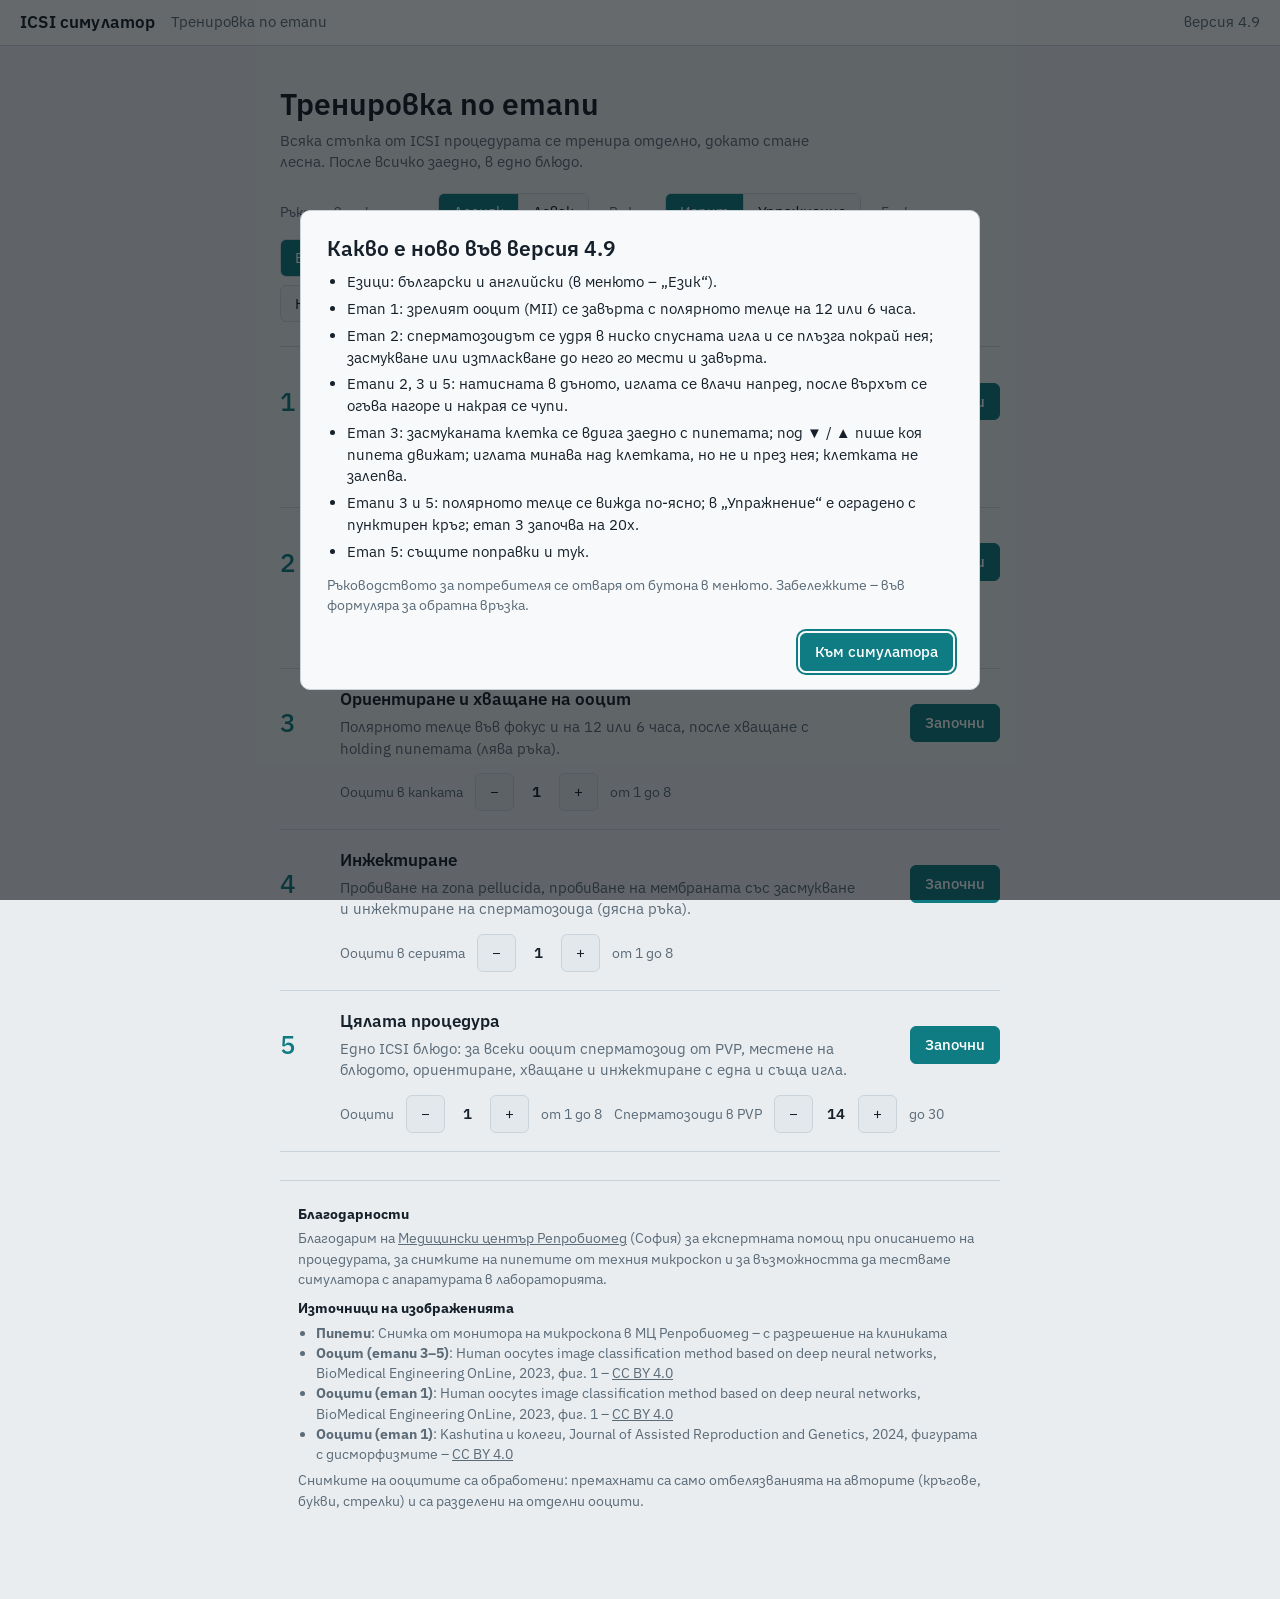
==== commit 2ef3f61e: "4.9 - 28.10.2026" ====
--- a/index.html
+++ b/index.html
@@ -332,6 +332,9 @@
   background: rgba(6, 10, 14, 0.6); padding: 16px;
 }
 .modal[hidden] { display: none; }
+a.btn { text-decoration: none; display: inline-flex; align-items: center; color: inherit; }
+#news ul { margin: 8px 0; padding-left: 20px; }
+#news li { margin: 5px 0; }
 .modal-card {
   border: 1px solid var(--line); border-radius: 10px; background: var(--panel); color: var(--ink);
   max-width: 680px; width: 100%;
@@ -384,6 +387,8 @@
     <span class="seg" role="group" aria-labelledby="lblLang" id="pickLang"></span>
     <span class="lbl" id="rulesSrc">Правила: вградени</span>
     <button class="btn fsBtn" id="menuFs" type="button">Цял екран</button>
+    <a class="btn" id="menuGuide" href="docs/ICSI_rakovodstvo.pdf" target="_blank" rel="noopener">Ръководство за потребителя</a>
+    <button class="btn" id="menuNews" type="button">Какво ново</button>
   </div>
   <ol class="stages">
     <li class="ready">
@@ -537,6 +542,22 @@
   </aside>
 </main>
 
+<div id="news" class="modal" role="dialog" aria-modal="true" aria-labelledby="newsTitle" hidden>
+  <div class="help modal-card">
+    <h2 id="newsTitle">Какво е ново във версия 4.9</h2>
+    <ul>
+      <li>Езици: български и английски (в менюто – „Език“).</li>
+      <li>Етап 1: зрелият ооцит (MII) се завърта с полярното телце на 12 или 6 часа.</li>
+      <li>Етап 2: сперматозоидът се удря в ниско спусната игла и се плъзга покрай нея; засмукване или изтласкване до него го мести и завърта.</li>
+      <li>Етапи 2, 3 и 5: натисната в дъното, иглата се влачи напред, после върхът се огъва нагоре и накрая се чупи.</li>
+      <li>Етап 3: засмуканата клетка се вдига заедно с пипетата; под ▼ / ▲ пише коя пипета движат; иглата минава над клетката, но не и през нея; клетката не залепва.</li>
+      <li>Етапи 3 и 5: полярното телце се вижда по-ясно; в „Упражнение“ е оградено с пунктирен кръг; етап 3 започва на 20x.</li>
+      <li>Етап 5: същите поправки и тук.</li>
+    </ul>
+    <p class="hint">Ръководството за потребителя се отваря от бутона в менюто. Забележките – във формуляра за обратна връзка.</p>
+    <div class="foot"><button class="btn primary" id="newsClose">Към симулатора</button></div>
+  </div>
+</div>
 <div id="help1" class="modal" role="dialog" aria-modal="true" aria-labelledby="help1Title" hidden>
   <div class="help modal-card">
     <h2 id="help1Title">Етап 1: преценка на ооцитите</h2>
@@ -968,7 +989,7 @@
   <div class="help modal-card">
     <h2 id="help3Title">Етап 2: сперматозоидът (версия 4.9)</h2>
     <p>Инжекционната пипета се движи с джойстика на манипулатора (тук: влачене или стрелки), а блюдото с капката PVP се мести с предметната маса (режим „Мести блюдото“ или WASD). Фокусът е на дъното, където плуват сперматозоидите: вдигнатата пипета е размазана, а спусната до дъното е ясна.</p>
-    <p class="hint">Иглата и сперматозоидите: ако иглата е ниско (под ~3 µm над тях), сперматозоидът се удря в нея и се плъзга покрай стъклото; по-високо минава под нея. Засмукване или изтласкване близо до сперматозоид го придърпва или отблъсква и го завърта – така се нагласява напречно на върха. Опрян в дъното връх при още натиск се огъва и плъзга напред, а задържаният натиск го чупи (−20 точки).</p>
+    <p class="hint">Иглата и сперматозоидите: ако иглата е ниско (под ~3 µm над тях), сперматозоидът се удря в нея и се плъзга покрай стъклото; по-високо минава под нея. Засмукване или изтласкване близо до сперматозоид го придърпва или отблъсква и го завърта – така се нагласява напречно на върха. Опрян в дъното връх при още натиск се влачи напред, после се огъва нагоре, а задържаният натиск го чупи (−20 точки).</p>
     <p class="hand-line" id="help3Hand"></p>
     <h3>Задача, до <span data-lim="2">2 минути</span> на сперматозоид</h3>
     <ol>
@@ -1014,7 +1035,7 @@
       <li>Докарай клетката близо до върха на пипетата.</li>
       <li>Докато е свободна, я завърти така, че полярното телце да е ясно, във фокус, и срещу „12“ или „6“.
         <span data-rot="pipette">С инжекционната пипета: докосни ооцита отстрани с върха и го плъзни по повърхността му. Движение настрани го завърта като часовник; вдигане или спускане на върха (U / O) го търкаля и телцето влиза във фокус или излиза от него.</span>
-        <i>Защо: Вретеното на делене е до полярното телце: на 12 или 6 часа иглата, която влиза на 3 часа, не го засяга.</i></li>
+        <i>Защо: Вретеното на делене е до полярното телце: на 12 или 6 часа иглата, която влиза на 3 часа, не го засяга.</i> <span>В „Упражнение“ телцето е оградено с пунктирен кръг.</span></li>
       <li>Нагласи височината на пипетата на екватора на ооцита (вляво „Пипета над дъното“ става зелено) и включи смукането: клетката се придърпва и се хваща.</li>
       <li>Натисни „Провери“. Ако нещо не е наред, пусни клетката, поправи и я хвани отново.</li>
     </ol>
@@ -1270,7 +1291,7 @@
   S.suction = false;
   S.session = { t: 0, lapStart: 0, state: "ready", attempts: 0 };
   if (S.n > 1) S.results = [];
-  S.obj = S.n > 1 ? 0 : 1;
+  S.obj = S.n > 1 ? 1 : 2;                                // 4.9: по-голямо увеличение, телцето се вижда по-ясно (20x; при няколко - 10x)
   showLastCheck("lastCheck", null);
   hideResult(); ui();
 }
@@ -1475,15 +1496,16 @@
 let lastZHint2 = -1e9;
 function breakNeedle2() {
   penalize(S.pen, "needle_broken");
-  S.zi = Z2_EQ + 40; S.injPrev = [S.inj[0], S.inj[1], S.zi];
-  toast([T("Иглата се счупи от натиска в дъното!"), T("Сменена е с нова, вдигната над дъното. Не натискай върха в дъното.")], "err", 3600);
-}
+  toast([T("Иглата се счупи от натиска в дъното!"), T("След малко ще бъде сменена с нова, вдигната над дъното.")], "err", 2600);
+  S.bendInj.onSwap = () => { S.zi = Z2_EQ + 40; S.injPrev = [S.inj[0], S.inj[1], S.zi]; toast([T("Иглата е сменена с нова.")], "info", 2000); };
+}
+function bendHint2() { toast([T("Върхът се огъва нагоре!"), T("Още натиск ще счупи иглата: вдигни я (U).")], "warn", 2400); }
 let lastBottomHint2 = 0;
 function bottomHint2() {
   const now = performance.now();
   if (now - lastBottomHint2 < 3000) return;
   lastBottomHint2 = now;
-  toast([T("Върхът опря дъното и се плъзга напред."), T("На живо така иглата се огъва и може да се счупи: вдигни я.")], "warn", 2600);
+  toast([T("Върхът опря дъното и се влачи напред."), T("Ако продължиш, ще се огъне нагоре и ще се счупи: вдигни я.")], "warn", 2600);
 }
 function zHint2() {
   penalize(S.pen, "wrong_height");
@@ -1673,12 +1695,13 @@
     const ix = keysInj ? (has("l") ? 1 : 0) - (has("j") ? 1 : 0) : 0, iy = keysInj ? (has("k") ? 1 : 0) - (has("i") ? 1 : 0) : 0;
     if (ix || iy) { startTimerIfReady(); const n = Math.hypot(ix, iy); moveInj(ix / n * INJ_SPEED * fine * dt, iy / n * INJ_SPEED * fine * dt); }
     const dzi = (keysInj ? (has("u") ? 1 : 0) - (has("o") ? 1 : 0) : 0) + (S.activePip === "inj" ? btnDz : 0);
-    if (dzi) {
+    const bi = S.bendInj || (S.bendInj = { onSwap: () => toast([T("Иглата е сменена с нова.")], "info", 2000) });
+    bottomPress(bi, dzi < 0 && S.zi <= 1e-6, dt,                                    // дъното: влачене, огъване, чупене
+                u => { moveInj(S.side * u * fine, 0); bottomHint2(); }, breakNeedle2, bendHint2);
+    if (dzi && !(bi.broken > 0)) {                                                  // счупената не се движи до смяната
       startTimerIfReady();
-      bottomPress(S.bendInj || (S.bendInj = {}), dzi < 0 && S.zi <= 1e-6, dt,                   // по дъното: плъзга се, после се чупи
-                  u => { moveInj(S.side * u * fine, 0); bottomHint2(); }, breakNeedle2);
       S.zi = Math.max(0, Math.min(Z2I_MAX, S.zi + Math.sign(dzi) * Z2_SPEED * fine * dt));
-    } else if (S.bendInj) S.bendInj.press = 0;
+    }
   }
   if (ROT3 === "pipette") { rollStep(); return; }   // ооцитът се върти само с пипетата
   rollStep();
@@ -2061,12 +2084,20 @@
 }
 // ОБЩО за етапи 2, 3 и 5 (4.9, по шефа и тестера): опреният в дъното връх при още натиск надолу се огъва и плъзга
 // напред; задържаният натиск го чупи - иглата се сменя с нова (губи се време, а сперматозоидите в нея се губят)
-const BEND = { SLIDE: 25, BREAK_S: 1.5 };            // µm/s плъзгане напред; секунди натиск до счупване
-function bottomPress(st, pressing, dt, slide, onBreak) {
-  if (!pressing) { st.press = 0; return; }
-  st.press = (st.press || 0) + dt; slide(BEND.SLIDE * dt);
-  if (onBreak && st.press >= BEND.BREAK_S) { st.press = 0; onBreak(); }
-}
+const BEND = { SLIDE: 25, DRAG_S: 0.6, BREAK_S: 1.5, SWAP_S: 2.5 };
+// натиск в дъното, по фази (29.10, по практиката): 1) до DRAG_S s върхът се влачи по дъното напред; 2) после спира и се
+// огъва нагоре (размазва се, скъсява се) - предупреждение; 3) при BREAK_S s се чупи: отчупен връх SWAP_S s, после нова игла.
+// st: { press, bend (0..1), broken (оставащи s) } - вика се на всеки кадър (pressing = натиска се надолу при опрян връх)
+function bottomPress(st, pressing, dt, slide, onBreak, onBend) {
+  if (st.broken > 0) { st.broken -= dt; if (st.broken <= 0) { st.broken = 0; st.bend = 0; if (st.onSwap) st.onSwap(); } return; }
+  if (!pressing) { st.press = 0; st.bend = Math.max(0, (st.bend || 0) - 3 * dt); return; }      // пуснат: върхът се изправя
+  st.press = (st.press || 0) + dt;
+  if (st.press < BEND.DRAG_S || !onBreak) { slide(BEND.SLIDE * dt); return; }                   // 1) влачене
+  if (!st.bend && onBend) onBend();
+  st.bend = Math.min(1, (st.press - BEND.DRAG_S) / (BEND.BREAK_S - BEND.DRAG_S));            // 2) огъване нагоре
+  if (st.press >= BEND.BREAK_S) { st.press = 0; st.bend = 0; st.broken = BEND.SWAP_S; onBreak(); }   // 3) чупене
+}
+const needleLook = st => st ? { bend: st.bend || 0, broken: st.broken > 0 } : {};
 function needleOuter(d) { return Math.min(NEEDLE.MAX_R, NEEDLE.TIP_R + NEEDLE.TAPER * Math.max(0, d)); }
 function drawSpermScreen(g, hx, hy, dirx, s, alpha, coiled) {
   // сперматозоид в екранни координати: глава и опашка по посока dirx; в цитоплазмата опашката е свита
@@ -2081,6 +2112,11 @@
   g.restore();
 }
 function drawNeedle(g, o) {
+  // огънат нагоре връх: излиза от фокуса и отгоре изглежда по-къс; отчупен: по-къс, с назъбен край (29.10)
+  if (o.bend || o.broken) {
+    const cut = o.broken ? 16 : 6 * o.bend;
+    o = Object.assign({}, o, { tx: o.tx + o.sd * cut * o.s, blur: o.broken ? (o.blur || 0) : Math.min(1, (o.blur || 0) + 0.8 * o.bend) });
+  }
   const { tx, ty, sd, s } = o, blur = o.blur || 0, Wd = o.W || 1000;
   const outer = needleOuter, inner = d => Math.max(outer(d) - NEEDLE.WALL - 0.012 * d, 1.8);
   const P = (dd, off) => [tx + sd * dd * s, ty + off * s];
@@ -2113,6 +2149,11 @@
   line([tO[0], bO[0]], "78,80,74", a, Math.max(1, w / 2));
   }
   if (o.pressedDot) { g.beginPath(); g.arc(tx, ty, Math.max(2, 1.2 * s), 0, 2 * Math.PI); g.fillStyle = "#3C3E3A"; g.fill(); }
+  if (o.broken) {                                      // назъбеният край на отчупения връх
+    const r = needleOuter(0) + 1, zz = [[0, -r], [-1.8, -r * 0.5], [1.2, -r * 0.1], [-1.5, r * 0.35], [0.8, r * 0.7], [0, r]];
+    g.beginPath(); zz.forEach(([dx, dy], i) => { const x = tx + sd * dx * s, y = ty + dy * s; i ? g.lineTo(x, y) : g.moveTo(x, y); });
+    g.strokeStyle = "rgba(60,62,58,0.9)"; g.lineWidth = Math.max(1.5, 0.9 * s); g.stroke();
+  }
 }
 
 // ООЦИТ ОТ СНИМКИ (CC BY 4.0, BioMedical Engineering OnLine 2023, фиг. 1): тялото от MI ооцит, полярното
@@ -2174,7 +2215,17 @@
   const lv = pick(oocPhoto.pb, Math.abs(dzPB) * bpu * s / kp);
   g.save(); g.globalAlpha = 0.35 + 0.65 * focus; g.translate(cx + x * s, cy + y * s); g.rotate(Math.atan2(y, x) + Math.PI / 2);
   g.drawImage(lv.c, -(OOC_PHOTO.pb.c[0] + lv.p) * kp, -(OOC_PHOTO.pb.c[1] + lv.p) * kp, lv.c.width * kp, lv.c.height * kp);
+  // 4.9 (обратна връзка: телцето се вижда трудно): по-ясен ръб, колкото по-рязко е - толкова по-ясен
+  if (focus > 0.05) {
+    g.beginPath(); g.arc(0, 0, PB_R * 1.05 * s, 0, 2 * Math.PI);
+    g.globalAlpha = 0.55 * focus; g.strokeStyle = "rgba(55,55,50,1)"; g.lineWidth = Math.max(1, 0.7 * s); g.stroke();
+  }
   g.restore();
+  // само в „Упражнение“: тънък кръг около телцето, за да се намира по-лесно (в „Изпит“ го няма)
+  if (o.pbHint) {
+    g.save(); g.beginPath(); g.arc(cx + x * s, cy + y * s, Math.max(10, PB_R * 2.4 * s), 0, 2 * Math.PI);
+    g.globalAlpha = 0.35 + 0.5 * focus; g.strokeStyle = C.target; g.lineWidth = 1.5; g.setLineDash([4, 3]); g.stroke(); g.restore();
+  }
 }
 
 // ОБЩ ооцит за всички етапи (3, 4, 5): zona, перивителиново пространство, цитоплазма с гранулите в 3D
@@ -2225,7 +2276,7 @@
 function drawOocyte(c, s) {
   const [cx, cy] = w2s(c.pos[0], c.pos[1]), R = ZONA_OUT * s;
   if (cx < -R || cy < -R || cx > W + R || cy > H + R) return;      // извън екрана
-  drawOocyteBody(ctx, { cx, cy, s, M: c.M, granules: c.granules, focus: (S.F ?? Z2_EQ) - (cellH(c) - Z2_EQ), obj: S.obj });
+  drawOocyteBody(ctx, { cx, cy, s, M: c.M, granules: c.granules, focus: (S.F ?? Z2_EQ) - (cellH(c) - Z2_EQ), obj: S.obj, pbHint: GAME.practice });
 }
 function drawMarks(s) {
   // зелен номер на готовите; тънък син кръг около клетката до пипетата (при няколко ооцита)
@@ -2375,7 +2426,7 @@
 function drawInjPipette(s) {
   // общата игла, от другата страна на holding пипетата; извън екватора е размазана
   const [tx, ty] = w2s(S.inj[0], S.inj[1]);
-  drawNeedle(ctx, { tx, ty, sd: injSide(), s, blur: Math.min(1, Math.abs(S.zi - (S.F ?? Z2_EQ)) / 50), W });
+  drawNeedle(ctx, { tx, ty, sd: injSide(), s, blur: Math.min(1, Math.abs(S.zi - (S.F ?? Z2_EQ)) / 50), W, ...needleLook(S.bendInj) });
 }
 function drawTicks(s) {
   if (s < 0.5) return;                 // на 4x маркерите са твърде малки и само пречат
@@ -2723,7 +2774,9 @@
     }
   }
 }
+const needleBroken3 = () => (!$("stage3").hidden && T3.bend && T3.bend.broken > 0) || (!$("stage5").hidden && S5.bend && S5.bend.broken > 0);
 function flow3(dt, fine) {
+  if (needleBroken3()) return;                         // счупената игла не засмуква до смяната
   const v = C3.FLOW * (fine ? FINE : 1) * dt, tp = tip3(), side = side3();
   const insList = insideList();
   if (insList.length && T3.flow) {
@@ -2785,17 +2838,18 @@
   return best;
 }
 let lastBendHint3 = -1e9;
-function bendHint3() {
+function dragHint3() {
   const now = performance.now();
-  if (now - lastBendHint3 > 3000) { lastBendHint3 = now; events3.push([[T("Върхът опря дъното и се огъва: плъзга се напред."), T("Още натиск ще счупи иглата. Вдигни я (Q).")], "warn"]); }
-}
-function breakNeedle3() {
-  // счупена игла: сперматозоидите в нея излизат и се губят; новата игла е вдигната над дъното
+  if (now - lastBendHint3 > 3000) { lastBendHint3 = now; events3.push([[T("Върхът опря дъното и се влачи напред."), T("Ако продължиш, ще се огъне нагоре и ще се счупи: вдигни я (Q).")], "warn"]); }
+}
+function bendHint3() { lastBendHint3 = performance.now(); events3.push([[T("Върхът се огъва нагоре!"), T("Още натиск ще счупи иглата: вдигни я (Q).")], "warn"]); }
+function breakNeedle3(st, setZ) {
+  // счупена игла: сперматозоидите в нея излизат и се губят; след малко - нова игла, вдигната над дъното
   penalize(T3.pen, "needle_broken");
   const tp = tip3();
   for (const sp of T3.sperm) if (sp.inside) { sp.inside = false; sp.pos = [tp[0] + uni(-6, 6), tp[1] + uni(-6, 6)]; }
-  events3.push([[T("Иглата се счупи от натиска в дъното!"), T("Сменена е с нова, вдигната над дъното; сперматозоидите в нея са изгубени.")], "err"]);
-  return 20;
+  events3.push([[T("Иглата се счупи от натиска в дъното!"), T("Сперматозоидите в нея са изгубени. След малко ще бъде сменена с нова.")], "err"]);
+  st.onSwap = () => { setZ(20); events3.push([[T("Иглата е сменена с нова.")], "info"]); };
 }
 let lastHighHint = -1e9;
 function tipHighHint() {
@@ -3134,7 +3188,7 @@
 function drawPipette3() {
   // общата игла; фокусът е на дъното: колкото по-високо е върхът, толкова по-размазана е
   const [tx, ty] = w2s3(...tip3());
-  drawNeedle(ctx3, { tx, ty, sd: side3(), s: scale3(), blur: Math.min(1, Math.abs(T3.z - (T3.F ?? 0)) / C3.Z_BLUR), W: W3, pressedDot: pressed3() });
+  drawNeedle(ctx3, { tx, ty, sd: side3(), s: scale3(), blur: Math.min(1, Math.abs(T3.z - (T3.F ?? 0)) / C3.Z_BLUR), W: W3, pressedDot: pressed3(), ...needleLook(T3.bend) });
 }
 function draw3() {
   const g = ctx3, s = scale3();
@@ -3184,9 +3238,9 @@
         const dx = (has("d") ? 1 : 0) - (has("a") ? 1 : 0), dy = (has("s") ? 1 : 0) - (has("w") ? 1 : 0);
         if (dx || dy) { start3(); const n = Math.hypot(dx, dy), v = C3.STAGE_SPEED * k * dt; moveDish3(dx / n * v, dy / n * v); }
         const dz = ((has("q") || T3.holdUp) ? 1 : 0) - ((has("e") || T3.holdDown) ? 1 : 0);
-        if (dz) { start3(); T3.z = Math.max(0, Math.min(C3.Z_MAX, T3.z + dz * C3.Z_SPEED * k * dt)); }
+        if (dz && !(T3.bend && T3.bend.broken > 0)) { start3(); T3.z = Math.max(0, Math.min(C3.Z_MAX, T3.z + dz * C3.Z_SPEED * k * dt)); }
         bottomPress(T3.bend || (T3.bend = {}), dz < 0 && T3.z < C3.Z_CONTACT, dt,
-                    u => { movePip3(-side3() * u * k, 0); bendHint3(); }, () => { T3.z = breakNeedle3(); });
+                    u => { movePip3(-side3() * u * k, 0); dragHint3(); }, () => breakNeedle3(T3.bend, z => { T3.z = z; }), bendHint3);
         const asp = has(" ") || T3.holdAsp, exp = has("b") || T3.holdExp;
         T3.flow = asp && !exp ? 1 : exp && !asp ? -1 : 0;
         if (T3.flow) start3();
@@ -4003,7 +4057,7 @@
     if (o === S5.heldCell) { OFF4 = [0, 0]; drawOocyte4(g, s); continue; }
     const [cx, cy] = v2s5(...d2v5(o.oo[0], o.oo[1])), R = ZONA_OUT * s;
     if (cx < -R || cy < -R || cx > W5 + R || cy > H5 + R) continue;
-    drawOocyteBody(g, { cx, cy, s, M: o.cell.M, granules: o.cell.granules, focus: FOCUS4, obj: S5.obj });
+    drawOocyteBody(g, { cx, cy, s, M: o.cell.M, granules: o.cell.granules, focus: FOCUS4, obj: S5.obj, pbHint: GAME.practice && !o.done });
     if (o.done) {                                      // готовите: зелено число
       const px = cx + R * 0.72, py = cy - R * 0.72;
       g.beginPath(); g.arc(px, py, 11, 0, 2 * Math.PI); g.fillStyle = C.done; g.fill();
@@ -4016,7 +4070,7 @@
   const list = S5.phase === "pvp" ? insideList().map(x => x.uHead)
              : [...(!U.sperm.out && !U.sperm.none ? [U.sperm.u] : []), ...S5.queue.map(q => q.u)];
   const [ntx, nty] = w2s4(U.tip[0], U.tip[1]);
-  drawNeedle(g, { tx: ntx, ty: nty, sd: sd4(), s, blur: Math.min(1, Math.abs(U.z - FOCUS4) / 25), W: W4, cyto: U.cyto, sperm: list });
+  drawNeedle(g, { tx: ntx, ty: nty, sd: sd4(), s, blur: Math.min(1, Math.abs(U.z - FOCUS4) / 25), W: W4, cyto: U.cyto, sperm: list, ...needleLook(S5.bend) });
   vignetteScale4(g, s);
   [ctx4, W4, H4, U.obj] = keep4; OFF4 = keep4[4]; FOCUS4 = keep4[5];
   if (!S5.held) { U.tip = keep4[6]; U.z = keep4[7]; }
@@ -4110,9 +4164,9 @@
       const dx = (has("d") ? 1 : 0) - (has("a") ? 1 : 0), dy = (has("s") ? 1 : 0) - (has("w") ? 1 : 0);
       if (dx || dy) { const n = Math.hypot(dx, dy); moveDish5(dx / n * C5.STAGE_SPEED * fine * dt, dy / n * C5.STAGE_SPEED * fine * dt); }
       const dz = ((has("q") || has("u") || S5.holdUp) ? 1 : 0) - ((has("e") || has("o") || S5.holdDown) ? 1 : 0);
-      if (dz) { start5(); S5.Z = Math.max(0, Math.min(C5.Z_MAX, S5.Z + dz * C4.Z_SPEED * fine * dt)); }
+      if (dz && !(S5.bend && S5.bend.broken > 0)) { start5(); S5.Z = Math.max(0, Math.min(C5.Z_MAX, S5.Z + dz * C4.Z_SPEED * fine * dt)); }
       bottomPress(S5.bend || (S5.bend = {}), dz < 0 && S5.Z < C3.Z_CONTACT, dt,
-                  u => { moveNeedle5(-sd4() * u * fine, 0); bendHint3(); }, () => { S5.Z = breakNeedle3(); });
+                  u => { moveNeedle5(-sd4() * u * fine, 0); dragHint3(); }, () => breakNeedle3(S5.bend, z => { S5.Z = z; }), bendHint3);
     }
     const asp = keys5.has(" ") || S5.holdAsp, exp = keys5.has("b") || S5.holdExp;
     // сперматозоидите в PVP (етап 2)
@@ -4433,6 +4487,17 @@
 function Q1open() { Q.paused = true; $("help1").hidden = false; $("help1Close").focus(); }
 function Q1close() { $("help1").hidden = true; Q.paused = false; }
 $("help1Close").onclick = () => Q1close();
+// „Какво ново“: от бутона в менюто; при първо отваряне на нова версия се показва веднъж само (4.9)
+const NEWS_VER = "4.9";
+function newsOpen() { $("news").hidden = false; $("newsClose").focus(); }
+function newsClose() { $("news").hidden = true; try { localStorage.setItem("icsi_news", NEWS_VER); } catch (e) { /* няма достъп */ } }
+$("menuNews").onclick = newsOpen; $("newsClose").onclick = newsClose;
+$("news").addEventListener("click", e => { if (e.target === $("news")) newsClose(); });
+document.addEventListener("keydown", e => { if (!$("news").hidden && (keyOf(e) === "escape" || keyOf(e) === "enter")) { e.preventDefault(); e.stopImmediatePropagation(); newsClose(); } }, true);
+(function newsOnce() {
+  let seen = null; try { seen = localStorage.getItem("icsi_news"); } catch (e) { return; }   // без памет - не досажда
+  if (seen !== NEWS_VER) newsOpen();
+})();
 const keys1 = new Set();
 document.addEventListener("keydown", e => {
   if ($("stage1").hidden) return;
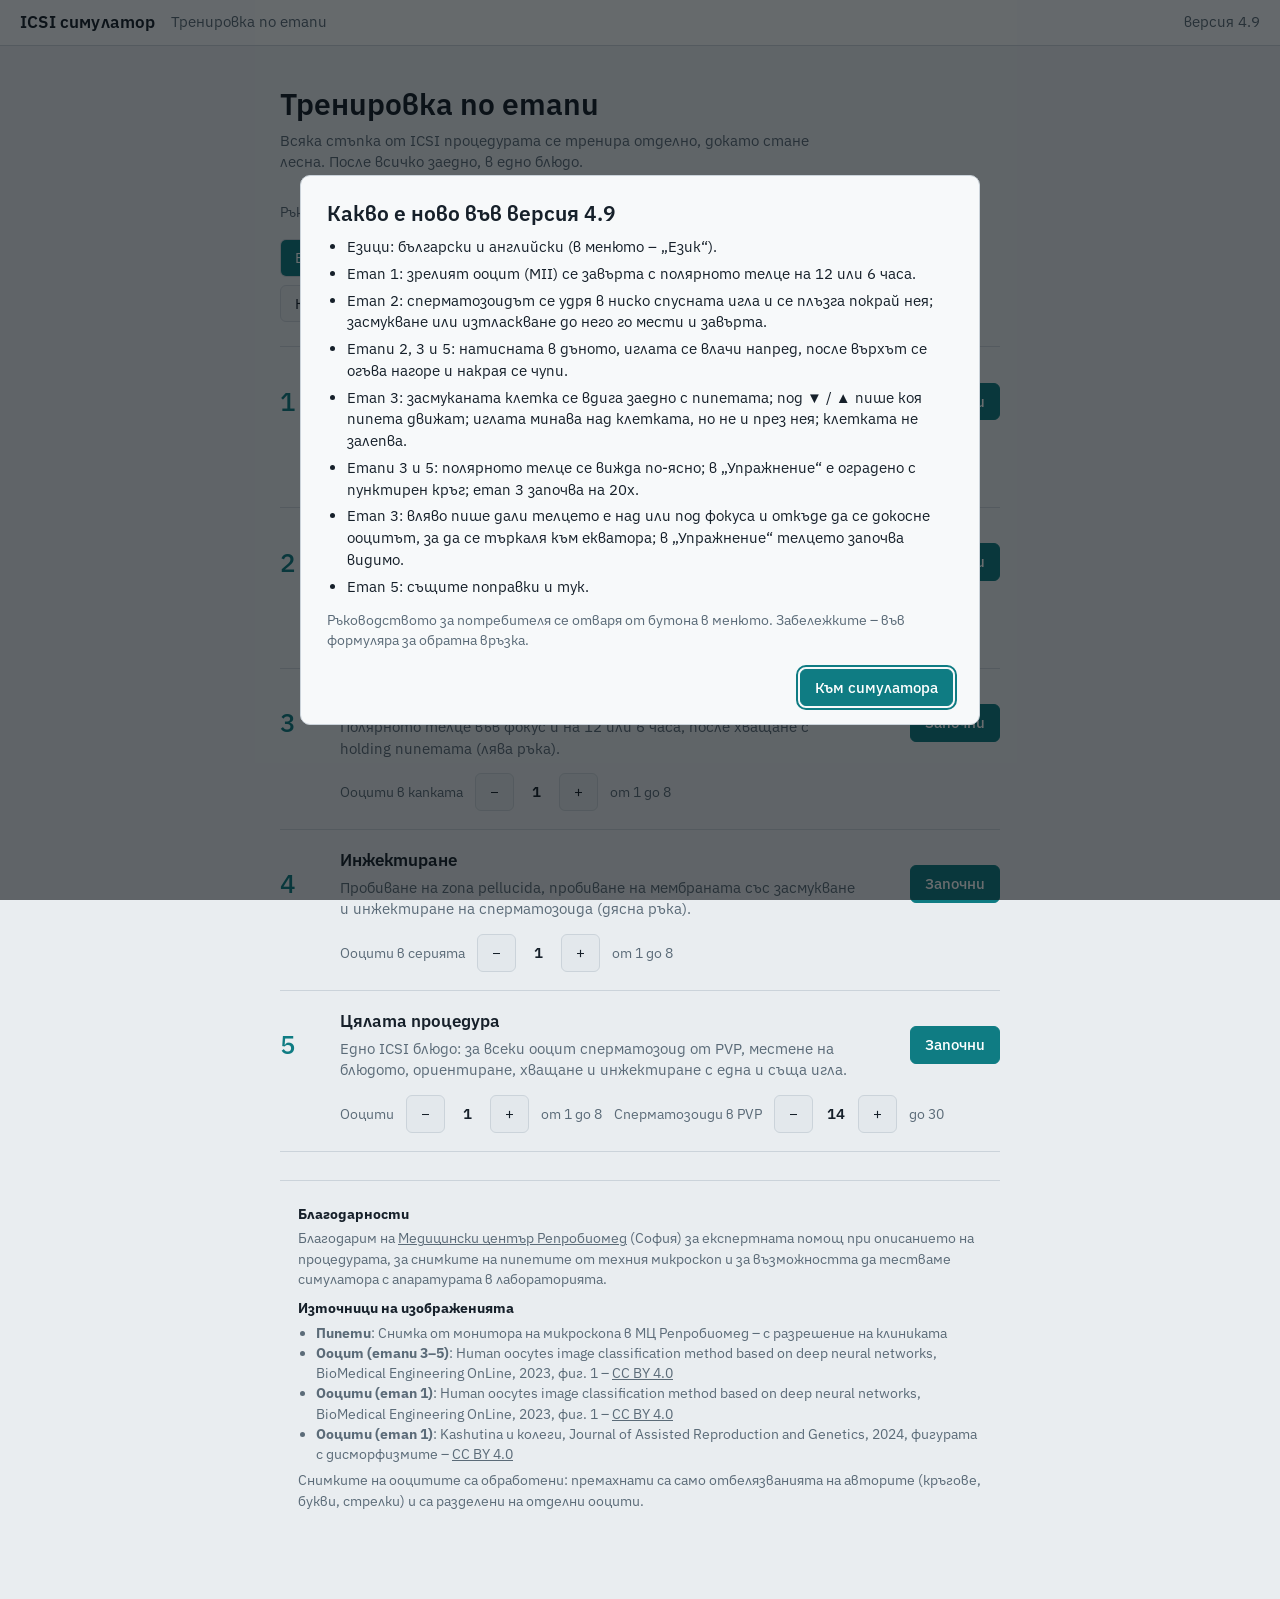
==== commit ed120b54: "31-10-2026" ====
--- a/index.html
+++ b/index.html
@@ -552,6 +552,7 @@
       <li>Етапи 2, 3 и 5: натисната в дъното, иглата се влачи напред, после върхът се огъва нагоре и накрая се чупи.</li>
       <li>Етап 3: засмуканата клетка се вдига заедно с пипетата; под ▼ / ▲ пише коя пипета движат; иглата минава над клетката, но не и през нея; клетката не залепва.</li>
       <li>Етапи 3 и 5: полярното телце се вижда по-ясно; в „Упражнение“ е оградено с пунктирен кръг; етап 3 започва на 20x.</li>
+      <li>Етап 3: вляво пише дали телцето е над или под фокуса и откъде да се докосне ооцитът, за да се търкаля към екватора; в „Упражнение“ телцето започва видимо.</li>
       <li>Етап 5: същите поправки и тук.</li>
     </ul>
     <p class="hint">Ръководството за потребителя се отваря от бутона в менюто. Забележките – във формуляра за обратна връзка.</p>
@@ -592,6 +593,7 @@
       <dt>До пипетата</dt><dd id="vDist">–</dd>
       <dt>Състояние</dt><dd id="vHeld">свободна</dd>
     </dl>
+    <p class="hint" id="rollHint" hidden></p>
     <h3>Микроскоп</h3>
     <dl class="rows">
       <dt>Обектив</dt><dd id="vObj">10x</dd>
@@ -1277,6 +1279,14 @@
   return pts.map(p => makeCell(p, 520));
 }
 
+// 4.9: в „Упражнение“ телцето започва видимо - близо до екватора (до 25°), но не на 12 или 6; rules.ini [stage3] practice_easy_start
+let EASY_START3 = true;
+function easyStart(c) {
+  for (let i = 0; i < 400; i++) {
+    c.q = qRandom(); c.M = qMat(c.q);
+    if (Math.abs(pbTilt(c)) <= 25 && orientErr(pbClock(c)) >= 1.5) return;
+  }
+}
 const injSide = () => -S.side;                  // инжекционната пипета е от другата страна (десняк: отдясно)
 const injOn = () => ROT3 !== "button";
 function newSession() {
@@ -1287,6 +1297,7 @@
   S.dish = [0, 0]; S.pip = [0, 0]; S.z = Z2_START;
   S.inj = [injSide() * (ZONA_OUT + 90), 0]; S.zi = Z2_EQ; S.injPrev = [S.inj[0], S.inj[1], S.zi];
   S.cells = placeCells(S.n);
+  if (GAME.practice && EASY_START3) for (const c of S.cells) easyStart(c);
   S.omega = [0, 0, 0]; S.omegaCell = null;
   S.suction = false;
   S.session = { t: 0, lapStart: 0, state: "ready", attempts: 0 };
@@ -1934,6 +1945,37 @@
 function hideResult() { $("result").hidden = true; stopAutoNext("s2"); }
 
 const fmtT = t => `${Math.floor(t / 60)}:${(t % 60).toFixed(1).padStart(4, "0")}`;
+// 4.9 (обратна връзка: телцето трудно се намира): с думи къде да се докосне и накъде да се търкаля. Вертикалното движение
+// на върха търкаля ооцита около хоризонтална ос, перпендикулярна на мястото на допира - затова допирът трябва да е откъм
+// телцето (или срещу него), от страната на иглата. Посоката (U или O) се пробва с малко завъртане, както в rollStep.
+const ang2clock = a => { const h = (((a + Math.PI / 2) / (2 * Math.PI) * 12) % 12 + 12) % 12; return Math.round(h) || 12; };
+function rollAdvice(c) {
+  if (!injOn()) return null;
+  const [px, py, pz] = pbOffset(c), z0 = Math.abs(pz), sd = injSide();
+  let cands = Math.hypot(px, py) < 0.15 * PB_D ? [sd > 0 ? 0 : Math.PI] : [Math.atan2(py, px), Math.atan2(py, px) + Math.PI];
+  cands = cands.filter(a => Math.cos(a) * sd > -0.35);               // откъм иглата (иначе тръбата минава през клетката)
+  if (!cands.length) cands = [sd > 0 ? 0 : Math.PI];
+  const k = injContact(c), tipA = Math.atan2(k.dy, k.dx), touching = k.d <= ZONA_OUT + INJ_TIP_R + 4;
+  const diff = a => Math.abs(Math.atan2(Math.sin(a - tipA), Math.cos(a - tipA)));
+  const at = cands.sort((a, b) => diff(a) - diff(b))[0];
+  const n = [Math.cos(at), Math.sin(at), 0];
+  const tryKey = up => {                                             // U: върхът нагоре (z на клетката намалява)
+    const vt = [0, 0, up ? -1 : 1], ax = [n[1] * vt[2] - n[2] * vt[1], n[2] * vt[0] - n[0] * vt[2], n[0] * vt[1] - n[1] * vt[0]];
+    return Math.abs(mApply(qMat(qNorm(qMul(qAxisAngle(ax, 0.15), c.q))), [0, PB_D, 0])[2]);
+  };
+  const key = tryKey(true) < tryKey(false) ? "U" : "O";
+  return { key, hour: ang2clock(at), here: touching && diff(at) < 0.7 };
+}
+function rollHintUi(c, tilt) {
+  const el = $("rollHint");
+  if (c.held || Math.abs(tilt) <= TILT_TOL) { el.hidden = true; return; }
+  const where = tilt >= 0 ? T("Телцето е под фокуса.") : T("Телцето е над фокуса.");
+  const a = rollAdvice(c);
+  el.textContent = where + " " + (!a ? T("Завърти ооцита с бутона „Върти“.")
+    : a.here ? T`Задръж ${a.key}: търкаля се към екватора.`
+    : T`Докосни ооцита с върха на иглата откъм ${a.hour} ч и задръж ${a.key}.`);
+  el.hidden = false;
+}
 function setRow(id, text, cls) { const el = $(id); el.textContent = text; el.className = cls || ""; }
 function ui() {
   if (S.pen) renderPen(S.session.state === "done" && S.lastPen ? S.lastPen : S.pen, "errs2", "score2", S.session.state === "expired");
@@ -1941,12 +1983,13 @@
   if (t) {
     const h = pbClock(t), tilt = pbTilt(t);
     setRow("vClock", T`${h.toFixed(1)} ч`, orientErr(h) <= ORIENT_TOL_H ? "ok" : "");
-    setRow("vTilt", `${tilt >= 0 ? "+" : "−"}${Math.abs(tilt).toFixed(0)}°`, Math.abs(tilt) <= TILT_TOL ? "ok" : "");
+    setRow("vTilt", `${tilt >= 0 ? "+" : "−"}${Math.abs(tilt).toFixed(0)}° ${tilt >= 0 ? T("(под)") : T("(над)")}`, Math.abs(tilt) <= TILT_TOL ? "ok" : "");
+    rollHintUi(t, tilt);
     setRow("vDist", `${distToHold(t).toFixed(0)} µm`);
     setRow("vHeld", t.done ? T("готова") : t.held ? T("хваната") : T("свободна"), t.done || t.held ? "ok" : "");
   } else {
     const near = S.cells.length ? Math.min(...S.cells.map(distToHold)) : 0;
-    setRow("vClock", "–"); setRow("vTilt", "–");
+    setRow("vClock", "–"); setRow("vTilt", "–"); $("rollHint").hidden = true;
     setRow("vDist", S.cells.length ? `${near.toFixed(0)} µm` : "–");
     setRow("vHeld", T("няма до пипетата"));
   }
@@ -4488,7 +4531,7 @@
 function Q1close() { $("help1").hidden = true; Q.paused = false; }
 $("help1Close").onclick = () => Q1close();
 // „Какво ново“: от бутона в менюто; при първо отваряне на нова версия се показва веднъж само (4.9)
-const NEWS_VER = "4.9";
+const NEWS_VER = "4.9 (30.10)";                          // сменя се при всяко допълване - прозорецът се показва пак веднъж
 function newsOpen() { $("news").hidden = false; $("newsClose").focus(); }
 function newsClose() { $("news").hidden = true; try { localStorage.setItem("icsi_news", NEWS_VER); } catch (e) { /* няма достъп */ } }
 $("menuNews").onclick = newsOpen; $("newsClose").onclick = newsClose;
@@ -4641,6 +4684,7 @@
   TILT_TOL = num("stage3", "tilt_tol_deg", 1, 90, TILT_TOL);
   Z2_TOL = num("stage3", "equator_tol_um", 1, 100, Z2_TOL);
   CAPTURE = num("stage3", "capture_um", 5, 200, CAPTURE);
+  { const v = (r.stage3 || {}).practice_easy_start; if (v != null) EASY_START3 = /^(yes|да|1|true|on)$/i.test(String(v).trim()); }
   const sc = r.scoring || {}, n = (k, cur) => { const v = parseFloat(sc[k] ?? ""); return Number.isFinite(v) && v >= 0 ? v : cur; };
   SCORE.start = n("start_points", SCORE.start); SCORE.pass = n("pass_score", SCORE.pass);
   for (const k of Object.keys(SCORE.s2)) SCORE.s2[k] = n("sperm_" + k, SCORE.s2[k]);
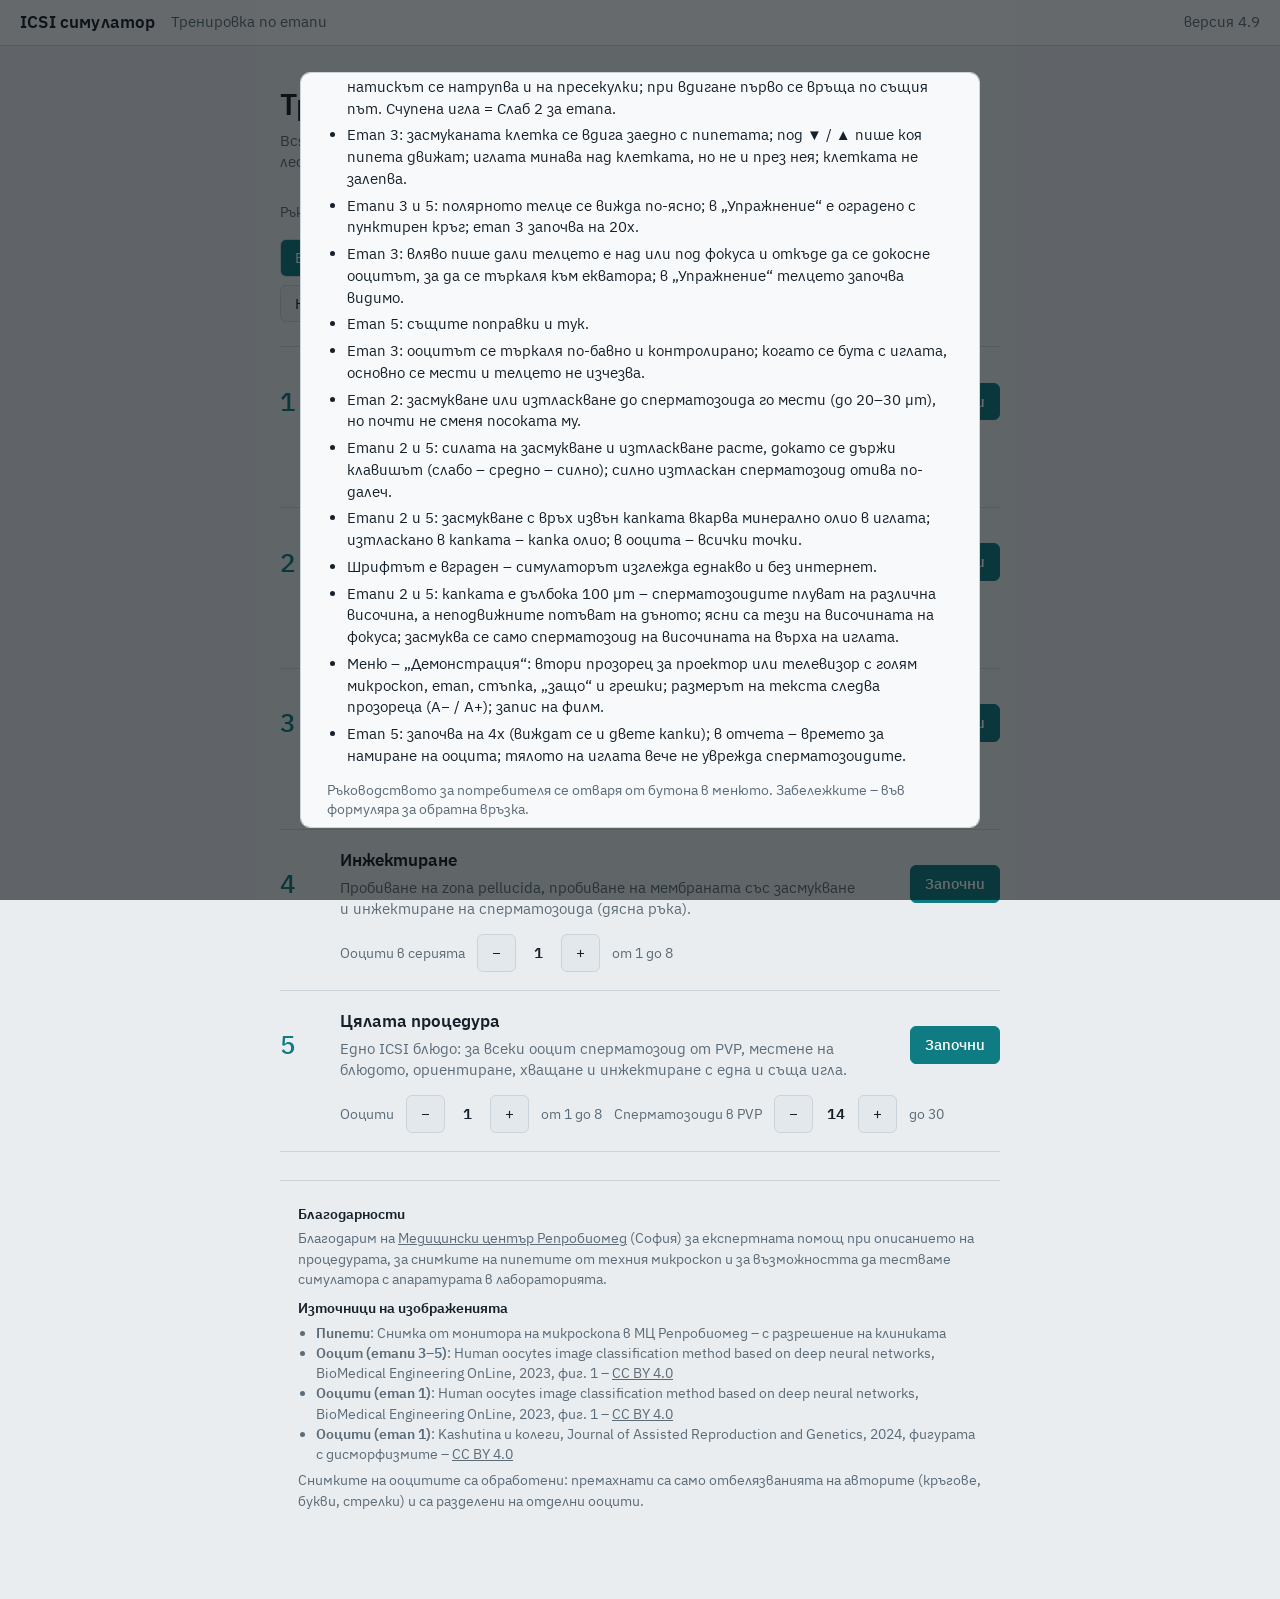
==== commit a1763718: "4.9" ====
--- a/index.html
+++ b/index.html
@@ -78,9 +78,8 @@
 }
 </script>
 <script src="images/images.js"></script>
-<link rel="preconnect" href="https://fonts.googleapis.com">
-<link rel="preconnect" href="https://fonts.gstatic.com" crossorigin>
-<link href="https://fonts.googleapis.com/css2?family=IBM+Plex+Sans:wght@400;500;600&display=swap&subset=cyrillic" rel="stylesheet">
+<!-- шрифтът е локален (4.9, 11.11): fonts/fonts.css – без интернет -->
+<link href="fonts/fonts.css" rel="stylesheet">
 <style>
 :root {
   --bg: #E9EDF0;
@@ -322,6 +321,7 @@
 .lastcheck { border-left: 3px solid var(--err); background: var(--btn); border-radius: 6px; padding: 8px 10px; margin: 4px 0 12px; font-size: 14px; }
 .lastcheck.ok { border-left-color: var(--ok); }
 .lastcheck[hidden] { display: none; }
+#menuDemo.on { border-color: var(--ok); color: var(--ok); }   /* демонстрацията е отворена */
 .lastcheck b { display: block; font-size: 12.5px; color: var(--muted); font-weight: 600; margin-bottom: 2px; }
 .lastcheck div + div { margin-top: 4px; }
 
@@ -389,6 +389,7 @@
     <button class="btn fsBtn" id="menuFs" type="button">Цял екран</button>
     <a class="btn" id="menuGuide" href="docs/ICSI_rakovodstvo.pdf" target="_blank" rel="noopener">Ръководство за потребителя</a>
     <button class="btn" id="menuNews" type="button">Какво ново</button>
+    <button class="btn" id="menuDemo" type="button" title="Втори прозорец за проектор или телевизор: голям микроскоп, стъпка, защо и грешки; запис на филм">Демонстрация</button>
   </div>
   <ol class="stages">
     <li class="ready">
@@ -549,11 +550,19 @@
       <li>Езици: български и английски (в менюто – „Език“).</li>
       <li>Етап 1: зрелият ооцит (MII) се завърта с полярното телце на 12 или 6 часа.</li>
       <li>Етап 2: сперматозоидът се удря в ниско спусната игла и се плъзга покрай нея; засмукване или изтласкване до него го мести и завърта.</li>
-      <li>Етапи 2, 3 и 5: натисната в дъното, иглата се влачи напред, после върхът се огъва нагоре и накрая се чупи.</li>
+      <li>Етапи 2, 3 и 5: натисната в дъното, иглата се плъзга напред (около 30 µm), после се огъва – връща се назад и се размазва – и след още около 20 µm се чупи; натискът се натрупва и на пресекулки; при вдигане първо се връща по същия път. Счупена игла = Слаб 2 за етапа.</li>
       <li>Етап 3: засмуканата клетка се вдига заедно с пипетата; под ▼ / ▲ пише коя пипета движат; иглата минава над клетката, но не и през нея; клетката не залепва.</li>
       <li>Етапи 3 и 5: полярното телце се вижда по-ясно; в „Упражнение“ е оградено с пунктирен кръг; етап 3 започва на 20x.</li>
       <li>Етап 3: вляво пише дали телцето е над или под фокуса и откъде да се докосне ооцитът, за да се търкаля към екватора; в „Упражнение“ телцето започва видимо.</li>
       <li>Етап 5: същите поправки и тук.</li>
+      <li>Етап 3: ооцитът се търкаля по-бавно и контролирано; когато се бута с иглата, основно се мести и телцето не изчезва.</li>
+      <li>Етап 2: засмукване или изтласкване до сперматозоида го мести (до 20–30 µm), но почти не сменя посоката му.</li>
+      <li>Етапи 2 и 5: силата на засмукване и изтласкване расте, докато се държи клавишът (слабо – средно – силно); силно изтласкан сперматозоид отива по-далеч.</li>
+      <li>Етапи 2 и 5: засмукване с връх извън капката вкарва минерално олио в иглата; изтласкано в капката – капка олио; в ооцита – всички точки.</li>
+      <li>Шрифтът е вграден – симулаторът изглежда еднакво и без интернет.</li>
+      <li>Етапи 2 и 5: капката е дълбока 100 µm – сперматозоидите плуват на различна височина, а неподвижните потъват на дъното; ясни са тези на височината на фокуса; засмуква се само сперматозоид на височината на върха на иглата.</li>
+      <li>Меню – „Демонстрация“: втори прозорец за проектор или телевизор с голям микроскоп, етап, стъпка, „защо“ и грешки; размерът на текста следва прозореца (A− / A+); запис на филм.</li>
+      <li>Етап 5: започва на 4x (виждат се и двете капки); в отчета – времето за намиране на ооцита; тялото на иглата вече не уврежда сперматозоидите.</li>
     </ul>
     <p class="hint">Ръководството за потребителя се отваря от бутона в менюто. Забележките – във формуляра за обратна връзка.</p>
     <div class="foot"><button class="btn primary" id="newsClose">Към симулатора</button></div>
@@ -717,7 +726,7 @@
         <button class="btn hold" id="btnExp3" title="B, задръж">Изтласкай</button>
       </div>
       <button class="btn wide" id="btnHand3" title="M">Превключи на левак</button>
-      <p class="hint">Фокусът е на дъното, където плуват сперматозоидите. <kbd>Shift</kbd> забавя движението и потока.</p>
+      <p class="hint">Капката е дълбока 100 µm: ясни са сперматозоидите на височината на фокуса. <kbd>Shift</kbd> забавя.</p>
     </div>
     <div class="spacer"></div>
     <button class="btn primary big" id="btnCheck3" title="Enter">Провери</button>
@@ -990,8 +999,8 @@
 <div id="help3" class="modal" role="dialog" aria-modal="true" aria-labelledby="help3Title" hidden>
   <div class="help modal-card">
     <h2 id="help3Title">Етап 2: сперматозоидът (версия 4.9)</h2>
-    <p>Инжекционната пипета се движи с джойстика на манипулатора (тук: влачене или стрелки), а блюдото с капката PVP се мести с предметната маса (режим „Мести блюдото“ или WASD). Фокусът е на дъното, където плуват сперматозоидите: вдигнатата пипета е размазана, а спусната до дъното е ясна.</p>
-    <p class="hint">Иглата и сперматозоидите: ако иглата е ниско (под ~3 µm над тях), сперматозоидът се удря в нея и се плъзга покрай стъклото; по-високо минава под нея. Засмукване или изтласкване близо до сперматозоид го придърпва или отблъсква и го завърта – така се нагласява напречно на върха. Опрян в дъното връх при още натиск се влачи напред, после се огъва нагоре, а задържаният натиск го чупи (−20 точки).</p>
+    <p>Инжекционната пипета се движи с джойстика на манипулатора (тук: влачене или стрелки), а блюдото с капката PVP се мести с предметната маса (режим „Мести блюдото“ или WASD). Капката PVP е дълбока 100 µm: сперматозоидите плуват по цялата ѝ дебелина, а неподвижните потъват на дъното. Ясни са тези на височината на фокуса (Z / X), другите са размазани. Засмуква се само сперматозоид на височината на върха на иглата (E / Q), а обездвижването (притискане на опашката) става на дъното.</p>
+    <p class="hint">Иглата и сперматозоидите: ако иглата е ниско (под ~3 µm над тях), сперматозоидът се удря в нея и се плъзга покрай стъклото; по-високо минава под нея. Засмукване или изтласкване близо до сперматозоид го придърпва или отблъсква и го завърта – така се нагласява напречно на върха. Опрян в дъното връх при още натиск се плъзга напред (около 30 µm), после се огъва и след още около 20 µm се чупи – тогава всички точки за етапа се губят (Слаб 2).</p>
     <p class="hand-line" id="help3Hand"></p>
     <h3>Задача, до <span data-lim="2">2 минути</span> на сперматозоид</h3>
     <ol>
@@ -1088,11 +1097,11 @@
 const SCORE = {
   start: 100, pass: 70,
   s2: { bad_morphology: 30, immotile: 25, damaged: 20, head_first: 10, bottom_drag: 5, failed_check: 5, failed_check_max: 10, out_of_drop: 10,
-        lost: 30, needle_broken: 20 },                // lost: само в етап 5 - сперматозоидът излезе от иглата
-  s3: { pb_position: 35, pb_focus: 35, wrong_height: 10, failed_check: 5, failed_check_max: 20, needle_broken: 10 },
+        lost: 30, needle_broken: 100, oil_drop: 20 },  // oil_drop: олио, изтласкано в капката                // lost: само в етап 5 - сперматозоидът излезе от иглата
+  s3: { pb_position: 35, pb_focus: 35, wrong_height: 10, failed_check: 5, failed_check_max: 20, needle_broken: 100 },
   s1: { immature_as_mii: 40, mii_as_immature: 30, wrong_maturity: 20, missed_anomaly: 15, false_anomaly: 10, pb_position: 15 },
   s4: { opposite_membrane: 25, damaged: 25, no_breach: 20, not_delivered: 15, medium: 5, inj_height: 5, failed_check: 5, failed_check_max: 5,
-        two_sperm: 100, spilled: 15 },                // два в един ооцит: клетката е 0; изгубен в средата (при няколко в иглата)
+        two_sperm: 100, spilled: 15, oil_in_oocyte: 100 },   // олио в ооцита: всички точки (11.11)                // два в един ооцит: клетката е 0; изгубен в средата (при няколко в иглата)
 };
 const PEN_LABEL = {
   bad_morphology: T("Сперматозоид с дефект на морфологията"), immotile: T("Неподвижен (нежизнеспособен) сперматозоид"),
@@ -1105,6 +1114,7 @@
   two_sperm: T("Два сперматозоида в един ооцит"), spilled: T("Изгубен сперматозоид (излезе в средата)"),
   out_of_drop: T("Иглата излезе от капката"),
   needle_broken: T("Счупена игла (натиск в дъното)"),
+  oil_drop: T("Изтласкано минерално олио в капката"), oil_in_oocyte: T("Минерално олио в ооцита"),
 };
 // еднакви ключове с различен смисъл по етапи (напр. damaged): надписът на етапа има предимство
 const PEN_LABEL_ST = { s2: { damaged: T("Повреден сперматозоид при обездвижването") }, s4: { damaged: T("Увреден ооцит (твърде много засмукване)") } };
@@ -1132,7 +1142,8 @@
   el.innerHTML = `${sc} / ${SCORE.start}<small>${expired ? T("времето изтече: 0 точки") : T("точки за текущата клетка")}</small>`;
 }
 function avgLine(results, total) {
-  // средно от всички клетки (незавършените са 0) и дали е над прага
+  // средно от всички клетки (незавършените са 0) и дали е над прага; счупена игла = Слаб 2 за етапа (11.11, тестерите)
+  if (!GAME.practice && results.broken) return T`Счупена игла: всички точки за етапа се губят – ${gradeOf(0)}, ${T("неиздържан")}`;
   if (GAME.practice || !results.length) return "";
   const sum = results.reduce((a, r) => a + (r.score || 0), 0), avg = Math.round(sum / Math.max(total, results.length));
   return T`Средно: ${avg} / ${SCORE.start} – ${gradeOf(avg)}, ${avg >= SCORE.pass ? T("издържан") : T("неиздържан")} (праг ${SCORE.pass})`;
@@ -1183,7 +1194,7 @@
 // височина на holding пипетата: ооцитът лежи на дъното, екваторът му е на височина ~ радиуса му
 // как се върти ооцитът (rules.ini, [stage3] rotation): "pipette" - с инжекционната пипета, "button" - с режим „Върти“ и клавиши, "both"
 let ROT3 = "pipette";
-const INJ_TIP_R = 3.6, INJ_SPEED = 80, INJ_ROLL = 0.9;   // върхът на инжекционната пипета (µm), скорост, „сцепление“ при търкаляне
+const INJ_TIP_R = 3.6, INJ_SPEED = 80, INJ_ROLL = 0.35;   // 11.11: 0.9 -> 0.35, телцето не „изчезва“ при бутане   // върхът на инжекционната пипета (µm), скорост, „сцепление“ при търкаляне
 let Z2_TOL = 15; const Z2_EQ = ZONA_OUT, Z2_START = ZONA_OUT,   // holding пипетата започва на екватора
      ROLL2 = 0.9, Z2_MAX = 150, Z2_SPEED = 40, Z2_BLUR = 40, PIP_SPEED2 = 80;
 // 4.9 (обратна връзка по 4.8): инжекционната игла се вдига над клетката (горе тя е на 2 × 78 µm);
@@ -1382,8 +1393,9 @@
     if (vn > 0.5 * vtl) continue;                  // върхът се отдръпва: клетката не се върти и не го следва (4.9)
     if (moved > 0 && vtl > 0.05) {
       if (c.held) { warnHeld(); continue; }
+      const pushing = vn < -0.3 * vtl;            // бута ооцита (не се плъзга по него): основно се мести, малко се върти
       rotateCell(c, [n[1] * vt[2] - n[2] * vt[1], n[2] * vt[0] - n[0] * vt[2], n[0] * vt[1] - n[1] * vt[0]],
-                 INJ_ROLL * vtl / ZONA_OUT);
+                 INJ_ROLL * (pushing ? 0.3 : 1) * vtl / ZONA_OUT);
       startTimerIfReady();
       // върхът леко притиска ооцита, докато се плъзга: контактът се запазва (ооцитът следва върха настрани)
       if (vn < 0) {                                // само докато върхът натиска клетката (4.9: не залепва)
@@ -1506,7 +1518,7 @@
 }
 let lastZHint2 = -1e9;
 function breakNeedle2() {
-  penalize(S.pen, "needle_broken");
+  penalize(S.pen, "needle_broken"); S.results.broken = true;
   toast([T("Иглата се счупи от натиска в дъното!"), T("След малко ще бъде сменена с нова, вдигната над дъното.")], "err", 2600);
   S.bendInj.onSwap = () => { S.zi = Z2_EQ + 40; S.injPrev = [S.inj[0], S.inj[1], S.zi]; toast([T("Иглата е сменена с нова.")], "info", 2000); };
 }
@@ -1693,13 +1705,13 @@
   // бутоните ▼ / ▲ действат на избраната пипета; E/Q - holding, U/O - инжекционната
   const btnDz = (S.holdUp ? 1 : 0) - (S.holdDown ? 1 : 0);
   const dz = (has("q") ? 1 : 0) - (has("e") ? 1 : 0) + (S.activePip === "hold" ? btnDz : 0);
-  if (!dz && S.bendHold) S.bendHold.press = 0;
   if (dz) {
     startTimerIfReady();
     const held = heldCell(), zmin = held ? Math.min(S.z, Z2_EQ) : 0;      // с клетката: тя не слиза под дъното
-    bottomPress(S.bendHold || (S.bendHold = {}), dz < 0 && !held && S.z <= 1e-6, dt,          // по дъното: плъзга се напред
-                u => { movePip2(-S.side * u * fine, 0); bottomHint2(); }, null);
-    S.z = Math.max(zmin, Math.min(Z2_MAX, S.z + Math.sign(dz) * Z2_SPEED * fine * dt));
+    const r = held ? Math.sign(dz) * Z2_SPEED * fine * dt                   // по дъното: плъзга се напред (не се чупи)
+      : bottomMove(S.bendHold || (S.bendHold = {}), Math.sign(dz) * Z2_SPEED * fine * dt, S.z <= 1e-6, dt,
+                   u => { movePip2(-S.side * u, 0); if (u > 0) bottomHint2(); }, null);
+    S.z = Math.max(zmin, Math.min(Z2_MAX, S.z + r));
   }
   if (injOn()) {
     const keysInj = ROT3 === "pipette";          // при "both" клавишите въртят, пипетата е с мишка
@@ -1707,12 +1719,10 @@
     if (ix || iy) { startTimerIfReady(); const n = Math.hypot(ix, iy); moveInj(ix / n * INJ_SPEED * fine * dt, iy / n * INJ_SPEED * fine * dt); }
     const dzi = (keysInj ? (has("u") ? 1 : 0) - (has("o") ? 1 : 0) : 0) + (S.activePip === "inj" ? btnDz : 0);
     const bi = S.bendInj || (S.bendInj = { onSwap: () => toast([T("Иглата е сменена с нова.")], "info", 2000) });
-    bottomPress(bi, dzi < 0 && S.zi <= 1e-6, dt,                                    // дъното: влачене, огъване, чупене
-                u => { moveInj(S.side * u * fine, 0); bottomHint2(); }, breakNeedle2, bendHint2);
-    if (dzi && !(bi.broken > 0)) {                                                  // счупената не се движи до смяната
-      startTimerIfReady();
-      S.zi = Math.max(0, Math.min(Z2I_MAX, S.zi + Math.sign(dzi) * Z2_SPEED * fine * dt));
-    }
+    const ri = bottomMove(bi, Math.sign(dzi) * Z2_SPEED * fine * dt, S.zi <= 1e-6, dt,   // дъното: плъзгане, огъване, чупене
+                          u => { moveInj(S.side * u, 0); if (u > 0 && !bi.bend) bottomHint2(); }, breakNeedle2, bendHint2);
+    if (dzi) startTimerIfReady();
+    S.zi = Math.max(0, Math.min(Z2I_MAX, S.zi + ri));
   }
   if (ROT3 === "pipette") { rollStep(); return; }   // ооцитът се върти само с пипетата
   rollStep();
@@ -1956,6 +1966,16 @@
   cands = cands.filter(a => Math.cos(a) * sd > -0.35);               // откъм иглата (иначе тръбата минава през клетката)
   if (!cands.length) cands = [sd > 0 ? 0 : Math.PI];
   const k = injContact(c), tipA = Math.atan2(k.dy, k.dx), touching = k.d <= ZONA_OUT + INJ_TIP_R + 4;
+  // 31.10: ако върхът вече докосва ооцита и оттам търкалянето помага - само клавишът (докосва се откъдето е удобно)
+  if (touching) {
+    const n0 = [k.dx / k.d, k.dy / k.d, k.dz / k.d];
+    const roll = up => { const v = [0, 0, up ? -1 : 1], vn = v[2] * n0[2], vt = [-vn * n0[0], -vn * n0[1], v[2] - vn * n0[2]];
+      const ax = [n0[1] * vt[2] - n0[2] * vt[1], n0[2] * vt[0] - n0[0] * vt[2], n0[0] * vt[1] - n0[1] * vt[0]];
+      if (Math.hypot(...ax) < 1e-6) return z0;
+      return Math.abs(mApply(qMat(qNorm(qMul(qAxisAngle(ax, 0.15), c.q))), [0, PB_D, 0])[2]); };
+    const u = roll(true), d = roll(false);
+    if (Math.min(u, d) < z0 - 0.5) return { key: u < d ? "U" : "O", hour: ang2clock(tipA), here: true };
+  }
   const diff = a => Math.abs(Math.atan2(Math.sin(a - tipA), Math.cos(a - tipA)));
   const at = cands.sort((a, b) => diff(a) - diff(b))[0];
   const n = [Math.cos(at), Math.sin(at), 0];
@@ -2125,20 +2145,29 @@
   g.restore();
   return true;
 }
-// ОБЩО за етапи 2, 3 и 5 (4.9, по шефа и тестера): опреният в дъното връх при още натиск надолу се огъва и плъзга
-// напред; задържаният натиск го чупи - иглата се сменя с нова (губи се време, а сперматозоидите в нея се губят)
-const BEND = { SLIDE: 25, DRAG_S: 0.6, BREAK_S: 1.5, SWAP_S: 2.5 };
-// натиск в дъното, по фази (29.10, по практиката): 1) до DRAG_S s върхът се влачи по дъното напред; 2) после спира и се
-// огъва нагоре (размазва се, скъсява се) - предупреждение; 3) при BREAK_S s се чупи: отчупен връх SWAP_S s, после нова игла.
-// st: { press, bend (0..1), broken (оставащи s) } - вика се на всеки кадър (pressing = натиска се надолу при опрян връх)
-function bottomPress(st, pressing, dt, slide, onBreak, onBend) {
-  if (st.broken > 0) { st.broken -= dt; if (st.broken <= 0) { st.broken = 0; st.bend = 0; if (st.onSwap) st.onSwap(); } return; }
-  if (!pressing) { st.press = 0; st.bend = Math.max(0, (st.bend || 0) - 3 * dt); return; }      // пуснат: върхът се изправя
-  st.press = (st.press || 0) + dt;
-  if (st.press < BEND.DRAG_S || !onBreak) { slide(BEND.SLIDE * dt); return; }                   // 1) влачене
-  if (!st.bend && onBend) onBend();
-  st.bend = Math.min(1, (st.press - BEND.DRAG_S) / (BEND.BREAK_S - BEND.DRAG_S));            // 2) огъване нагоре
-  if (st.press >= BEND.BREAK_S) { st.press = 0; st.bend = 0; st.broken = BEND.SWAP_S; onBreak(); }   // 3) чупене
+// ОБЩО за етапи 2, 3 и 5 – иглата в дъното, по разстояние (11.11, по тестерите): върхът опира дъното; при още натиск
+// надолу 1) се плъзга напред до SLIDE_UM µm; 2) после се огъва - на екрана се мести назад и се размазва от върха към тялото;
+// 3) след още (BREAK_UM - SLIDE_UM) µm се чупи. Натискът се натрупва (и на пресекулки - позицията на манипулатора остава);
+// при вдигане иглата първо се връща по същия път до мястото, откъдето е тръгнала, и чак после се вдига (и размазва).
+const BEND = { SLIDE_UM: 30, BREAK_UM: 50, BACK: 0.6, SWAP_S: 2.5 };
+// st: { p (натрупан натиск, µm), f (изместване напред, µm), bend (0..1), broken (оставащи s) }
+// dzUm: заповяданото вертикално движение в този кадър (µm, < 0 надолу); atBottom: върхът опира дъното.
+// Връща колко от dzUm да се приложи към височината (0, докато иглата е натисната или счупена).
+function bottomMove(st, dzUm, atBottom, dt, slide, onBreak, onBend) {
+  if (st.broken > 0) { st.broken -= dt; if (st.broken <= 0) { st.broken = 0; st.bend = 0; if (st.onSwap) st.onSwap(); } return 0; }
+  st.p = st.p || 0; st.f = st.f || 0;
+  let rest = dzUm;
+  if (dzUm < 0 && atBottom) { st.p += -dzUm; rest = 0; }                       // натиск: натрупва се
+  else if (dzUm > 0 && st.p > 0) { const r = Math.min(dzUm, st.p); st.p -= r; rest = dzUm - r; }   // вдигане: обратният път
+  else return dzUm;
+  if (!onBreak) st.p = Math.min(st.p, BEND.SLIDE_UM);                          // holding пипетата не се чупи
+  const f = st.p <= BEND.SLIDE_UM ? st.p : BEND.SLIDE_UM - (st.p - BEND.SLIDE_UM) * BEND.BACK;
+  const was = st.bend || 0;
+  st.bend = st.p <= BEND.SLIDE_UM ? 0 : Math.min(1, (st.p - BEND.SLIDE_UM) / (BEND.BREAK_UM - BEND.SLIDE_UM));
+  slide(f - st.f); st.f = f;
+  if (!was && st.bend > 0 && onBend && dzUm < 0) onBend();
+  if (onBreak && st.p >= BEND.BREAK_UM) { st.p = 0; st.f = 0; st.bend = 0; st.broken = BEND.SWAP_S; onBreak(); }
+  return rest;
 }
 const needleLook = st => st ? { bend: st.bend || 0, broken: st.broken > 0 } : {};
 function needleOuter(d) { return Math.min(NEEDLE.MAX_R, NEEDLE.TIP_R + NEEDLE.TAPER * Math.max(0, d)); }
@@ -2598,6 +2627,9 @@
   // 4.9 (шефът, т. 8+): сперматозоидът е висок ~3 µm - иглата по-ниско го спира (плъзга се по нея), по-високо минава над него;
   // засмукване/изтласкване близо до него го мести и завърта (побутване), до NUDGE_R µm от върха, с NUDGE µm/s при върха
   SPERM_TOP: 3, NUDGE_R: 30, NUDGE: 30,
+  // 12.11 (отговорите): капката е 100 µm и сперматозоидите плуват по цялата ѝ дебелина; неподвижните потъват на дъното.
+  // Засмукват се, ако са на височината на върха (до Z_MATCH µm разлика); притискат се само на дъното (до Z_BOTTOM µm).
+  DEPTH: 100, BOTTOM_SHARE: 0.35, SINK: 3, Z_MATCH: 6, Z_BOTTOM: 4,
 };
 C3.BODY_LEN = C3.HEAD_LEN / 2 + C3.MID_LEN + C3.TAIL_LEN;
 const MORPH = { normal: T("нормална"), large: T("голяма глава"), small: T("малка глава"), amorphous: T("аморфна глава"), doublehead: T("двойна глава"),
@@ -2627,6 +2659,9 @@
     this.wasMotile = motile; this.motile = motile; this.immobilized = false; this.damaged = false;
     this.kinkS = null; this.kinkDir = 1;
     this.inside = false; this.uHead = 0; this.dirIn = 1;          // dirIn +1: опашката е по-навътре
+    // височина над дъното: неподвижните са на дъното; от подвижните част са до дъното, останалите - по цялата капка
+    this.z = !motile ? 0 : Math.random() < C3.BOTTOM_SHARE ? uni(0, 2) : uni(0, C3.DEPTH - 4);
+    this.pitch = 0;                                                 // наклон нагоре/надолу при плуването
     this.amorph = Array.from({ length: 10 }, () => uni(0.7, 1.3));
   }
   headScale() { return { large: [1.5, 1.45], small: [0.62, 0.65], tapered: [1.35, 0.55] }[this.morph] || [1, 1]; }
@@ -2652,7 +2687,16 @@
   }
   tailEnd(t) { const p = this.body(t).pts; return p[p.length - 1]; }
   updateFree(dt) {
+    if (!this.motile && !this.inside && !this.pin) this.z = Math.max(0, (this.z || 0) - C3.SINK * dt);   // потъва
     if (!this.motile || this.inside || this.pin) return;              // притиснатата опашка го държи на място
+    // нагоре-надолу: наклонът се мени случайно и се връща към хоризонтала; в дъното и горе се обръща
+    // до дъното се задържат (плуват по повърхността, както край стената); рядко се откъсват нагоре
+    const nearB = this.z < 3;
+    this.pitch += (-this.pitch / (nearB ? 0.3 : 1.5)) * dt + (nearB ? 0.12 : 0.35) * Math.sqrt(dt) * gauss();
+    this.pitch = Math.max(-0.5, Math.min(0.5, this.pitch));
+    this.z = (this.z || 0) + Math.sin(this.pitch) * this.speed * dt;
+    if (this.z < 0) { this.z = 0; this.pitch = Math.abs(this.pitch); }
+    if (this.z > C3.DEPTH - 4) { this.z = C3.DEPTH - 4; this.pitch = -Math.abs(this.pitch); }
     const wrap = a => ((a + Math.PI) % (2 * Math.PI) + 2 * Math.PI) % (2 * Math.PI) - Math.PI;
     if (this.swim === "circle") this.heading += this.spin * this.speed / C3.CIRCLE_R * dt;       // кръг с радиус ~2 глави
     else if (this.swim === "zigzag") {                                                             // начупена линия
@@ -2712,6 +2756,7 @@
   return out;
 }
 function newDrop3() {
+  T3.shard = null; T3.oilDrops = []; T3.oil = null;
   T3.F = 0;                                              // фокусът: на дъното, при сперматозоидите
   T3.pen = newPen("s2");
   if (typeof pend3 !== "undefined") pend3 = [0, 0];
@@ -2743,7 +2788,7 @@
 let events3 = [];
 function checkPress(a, b) {
   for (const s of T3.sperm) {
-    if (s.inside || s.damaged) continue;
+    if (s.inside || s.damaged || (s.z || 0) > C3.Z_BOTTOM) continue;      // по-високо от дъното - иглата минава под него
     const { neck, pts } = s.body(T3.t);
     if (segDist(s.pos, a, b) < C3.CONTACT + C3.HEAD_W / 2 * s.headScale()[1] ||
         segDist(neck, a, b) < C3.CONTACT || segDist(pts[0], a, b) < C3.CONTACT) {
@@ -2811,35 +2856,81 @@
     ins.uHead -= C3.STUN_SPEED * dt;
     if (!ins.stunWarned && ins.uHead > 0) { ins.stunWarned = true; events3.push([[T("Сперматозоидът е само зашеметен и плува към върха."), T("Засмуквай леко, за да го задържиш в иглата.")], "warn"]); }
     if (ins.uHead + C3.BODY_LEN < 0) {
-      ins.inside = false; ins.pos = axisPoint(ins.uHead); ins.heading = Math.atan2(0, -side);
+      ins.inside = false; ins.pos = axisPoint(ins.uHead); ins.heading = Math.atan2(0, -side); ins.z = Math.max(0, T3.z - C3.Z_CONTACT);
       ins.stunned = false; ins.immobilized = false; ins.motile = true; ins.kinkS = null; ins.stunWarned = false;
       events3.push([[T("Зашеметеният сперматозоид излезе от иглата и плува."), T("Обездвижи го отново.")], "warn"]);
     }
   }
 }
 const needleBroken3 = () => (!$("stage3").hidden && T3.bend && T3.bend.broken > 0) || (!$("stage5").hidden && S5.bend && S5.bend.broken > 0);
+// сила на засмукване/изтласкване (11.11, тестерите): колкото по-дълго се държи клавишът, толкова по-силно - от 0.4 до 2
+// за 1.5 s; твърде силно: сперматозоидът бързо минава през иглата и трудно се управлява, при изтласкване отива далеч
+const FLOW_RAMP = { MIN: 0.4, MAX: 2, T: 1.5 };
+function flowRamp3(dir, dt, fine) {
+  if (!dir || dir !== T3.flowDir) { T3.flowHold = 0; T3.flowDir = dir; }
+  else T3.flowHold = (T3.flowHold || 0) + dt;
+  const k = FLOW_RAMP.MIN + (FLOW_RAMP.MAX - FLOW_RAMP.MIN) * Math.min(1, (T3.flowHold || 0) / FLOW_RAMP.T);
+  T3.flowK = dir ? (fine ? Math.min(k, FLOW_RAMP.MIN) : k) : 0;
+}
+const flowWord3 = () => !T3.flow ? "" : T3.flowK < 0.8 ? T(" (слабо)") : T3.flowK < 1.5 ? T(" (средно)") : T(" (силно)");
+// минерално олио (11.11): иглата е пълна с олио, а капките са покрити с олио. Засмукване с връх в олиото (извън капката)
+// вкарва олио във върха; после засмукването в средата го отмества навътре (depth). При изтласкване олиото излиза след
+// средата пред него: в капката - капки олио (по-тъмна, дебела стена, понякога няколко залепени); в ооцита - всички точки.
+function tipInOil3() {
+  if (!$("stage5").hidden) { const td = tipDish5(); return !inPVP5(td) && !inOoDrop5(td); }
+  const b = tip3(); return Math.hypot(b[0], b[1]) > C3.DROP_R;
+}
+function oilStep3(v) {                                 // v: колко µm течност мина през върха (+ навътре, - навън)
+  const o = T3.oil || (T3.oil = { len: 0, depth: 0, out: 0 });
+  if (v > 0) {
+    if (tipInOil3()) { o.len += v; o.depth = 0; }
+    else if (o.len > 0) o.depth += v;
+    return 0;
+  }
+  let e = -v;
+  if (o.len <= 0) return 0;
+  const d = Math.min(o.depth, e); o.depth -= d; e -= d;
+  if (e <= 0) return 0;
+  const out = Math.min(o.len, e); o.len -= out;
+  return out;                                           // колко олио излезе от върха
+}
+function oilDrops3(amount, at) {
+  // олиото излиза от върха като една капка, която расте, докато се изтласква; ако върхът се е преместил - нова до нея
+  if (tipInOil3()) return;                              // в олиото - нищо не се вижда
+  T3.oilDrops = T3.oilDrops || [];
+  const ahead = [at[0] - side3() * 2, at[1]];
+  let d = T3.oilDrops.length ? T3.oilDrops.at(-1) : null;
+  if (!d || Math.hypot(d.pos[0] - ahead[0], d.pos[1] - ahead[1]) > d.r + 6) {
+    d = { pos: [...ahead], r: 4 }; T3.oilDrops.push(d);
+    if (T3.oilDrops.length > 30) T3.oilDrops.shift();
+    penalize(T3.pen, "oil_drop");
+    events3.push([[T("От иглата излезе минерално олио: капка олио в капката!"), T("Олио влиза, ако засмучеш с връх извън капката. Внимавай да не го вкараш в ооцита.")], "err"]);
+  }
+  d.r = Math.min(28, Math.cbrt(d.r ** 3 + 150 * amount));
+  d.pos = [ahead[0] - side3() * d.r, ahead[1]];         // капката е пред върха и расте напред
+}
 function flow3(dt, fine) {
   if (needleBroken3()) return;                         // счупената игла не засмуква до смяната
-  const v = C3.FLOW * (fine ? FINE : 1) * dt, tp = tip3(), side = side3();
+  const v = C3.FLOW * (fine ? FINE : 1) * dt * (T3.flowK || 1), tp = tip3(), side = side3();
+  if (T3.flow) { const out = oilStep3(T3.flow * v); if (out > 0) oilDrops3(out, tp); }
   const insList = insideList();
   if (insList.length && T3.flow) {
     for (const ins of insList) {                       // всички в иглата се движат заедно с течността
       ins.uHead += T3.flow * v;
       const uTail = ins.uHead + ins.dirIn * C3.BODY_LEN;
       if (Math.max(ins.uHead, uTail) < 0) {
-        ins.inside = false;
-        ins.pos = axisPoint(ins.uHead);
+        ins.inside = false; ins.z = Math.max(0, T3.z - C3.Z_CONTACT);
+        ins.pos = axisPoint(ins.uHead - Math.max(0, (T3.flowK || 1) - 1) * 25);   // силно изтласкан - по-далеч (11.11)
         ins.heading = ins.dirIn > 0 ? Math.atan2(0, -side) : Math.atan2(0, side);
         events3.push([[T("Сперматозоидът е изтласкан от пипетата.")], "info"]);
       }
     }
   }
-  if (T3.flow && T3.z <= C3.Z_ASP + 4) nudge3(dt, fine);   // течението до върха мести и завърта сперматозоидите наоколо
+  if (T3.flow) nudge3(dt, fine);   // течението до върха мести и завърта сперматозоидите наоколо
   if (insList.length >= T3.load) return;              // иглата е пълна
   if (T3.flow <= 0) return;
-  if (T3.z > C3.Z_ASP) { tipHighHint(); return; }   // върхът е високо над сперматозоидите
   const best = aspCandidate();
-  if (!best) return;
+  if (!best) { heightHint3(); return; }
   const { s, end, d, te } = best, p = end === "head" ? s.pos : te;
   if (d < 1.5) {
     s.inside = true; s.motile = s.motile && !s.immobilized;
@@ -2853,17 +2944,19 @@
 function nudge3(dt, fine) {
   // засмукване: към върха, изтласкване: от върха; по-силно отблизо. Краят, който е по-близо до върха, се мести повече,
   // затова сперматозоидът се и завърта - така се нагласява напречно на върха (4.9, по шефа)
-  const tp = tip3(), R = C3.NUDGE_R, k = T3.flow * C3.NUDGE * (fine ? FINE : 1);
+  const tp = tip3(), R = C3.NUDGE_R, k = T3.flow * C3.NUDGE * (fine ? FINE : 1) * Math.min(1.5, T3.flowK || 1);
   const at = p => { const dx = tp[0] - p[0], dy = tp[1] - p[1], d = Math.hypot(dx, dy);
                     if (d >= R || d < 1e-6) return [0, 0]; const w = k * (1 - d / R) / d; return [dx * w, dy * w]; };
   for (const sp of T3.sperm) {
     if (sp.inside || sp.pin) continue;
-    const te = sp.tailEnd(T3.t), fh = at(sp.pos), ft = at(te);
+    const hz = Math.max(0, 1 - Math.abs((sp.z || 0) - Math.max(0, T3.z - C3.Z_CONTACT)) / R);   // по височина
+    if (hz <= 0) continue;
+    const te = sp.tailEnd(T3.t), fh = at(sp.pos).map(v => v * hz), ft = at(te).map(v => v * hz);
     if (!fh[0] && !fh[1] && !ft[0] && !ft[1]) continue;
     const L = Math.max(1, Math.hypot(te[0] - sp.pos[0], te[1] - sp.pos[1])), b = [(te[0] - sp.pos[0]) / L, (te[1] - sp.pos[1]) / L];
     const mv = [(fh[0] + ft[0]) / 2, (fh[1] + ft[1]) / 2], dl = [ft[0] - fh[0], ft[1] - fh[1]];
     sp.pos = [sp.pos[0] + mv[0] * dt, sp.pos[1] + mv[1] * dt];
-    sp.heading += (b[0] * dl[1] - b[1] * dl[0]) / L * dt;
+    sp.heading += (b[0] * dl[1] - b[1] * dl[0]) / L * dt * (sp.motile ? 0.2 : 1);   // подвижният иска да следва пътя си
   }
 }
 // кой сперматозоид ще влезе при засмукване: краят му е при върха; обездвиженият е с предимство
@@ -2871,6 +2964,7 @@
   const tp = tip3(); let best = null;
   for (const s of T3.sperm) {
     if (s.inside) continue;
+    if (Math.abs((s.z || 0) - Math.max(0, T3.z - C3.Z_CONTACT)) > C3.Z_MATCH) continue;   // на друга височина
     const hd = Math.hypot(s.pos[0] - tp[0], s.pos[1] - tp[1]);
     const te = s.tailEnd(T3.t), td = Math.hypot(te[0] - tp[0], te[1] - tp[1]);
     const [end, d] = hd <= td ? ["head", hd] : ["tail", td];
@@ -2887,14 +2981,33 @@
 }
 function bendHint3() { lastBendHint3 = performance.now(); events3.push([[T("Върхът се огъва нагоре!"), T("Още натиск ще счупи иглата: вдигни я (Q).")], "warn"]); }
 function breakNeedle3(st, setZ) {
+  if (Math.random() < 0.6) { const tp = tip3(); T3.shard = { pos: [tp[0] - side3() * 4, tp[1] + uni(-3, 3)], ang: uni(-0.4, 0.4) }; }
   // счупена игла: сперматозоидите в нея излизат и се губят; след малко - нова игла, вдигната над дъното
   penalize(T3.pen, "needle_broken");
+  (!$("stage5").hidden ? S5.results : T3.results).broken = true;
   const tp = tip3();
   for (const sp of T3.sperm) if (sp.inside) { sp.inside = false; sp.pos = [tp[0] + uni(-6, 6), tp[1] + uni(-6, 6)]; }
   events3.push([[T("Иглата се счупи от натиска в дъното!"), T("Сперматозоидите в нея са изгубени. След малко ще бъде сменена с нова.")], "err"]);
   st.onSwap = () => { setZ(20); events3.push([[T("Иглата е сменена с нова.")], "info"]); };
 }
 let lastHighHint = -1e9;
+function heightHint3() {
+  // наблизо има сперматозоид, но на друга височина: подсказка накъде (иглата и фокусът)
+  const tp = tip3(), zt = Math.max(0, T3.z - C3.Z_CONTACT);
+  let near = null, bd = C3.ASP_RANGE + 6;
+  for (const sp of T3.sperm) {
+    if (sp.inside) continue;
+    const d = Math.hypot(sp.pos[0] - tp[0], sp.pos[1] - tp[1]);
+    if (d < bd) { bd = d; near = sp; }
+  }
+  if (!near) return;
+  const now = performance.now();
+  if (now - lastHighHint < 3000) return;
+  lastHighHint = now;
+  const up = (near.z || 0) > zt;
+  events3.push([[up ? T`Сперматозоидът е по-високо (около ${Math.round(near.z - zt)} µm над върха).` : T`Сперматозоидът е по-ниско (около ${Math.round(zt - near.z)} µm под върха).`,
+                 up ? T("Вдигни иглата (Q) и фокуса (X).") : T("Спусни иглата (E) и фокуса (Z).")], "info"]);
+}
 function tipHighHint() {
   const now = performance.now();
   if (now - lastHighHint > 3000) { lastHighHint = now; events3.push([[T("Върхът е високо над дъното: засмукването"), T("не стига до сперматозоида. Спусни го (E).")], "warn"]); }
@@ -2955,9 +3068,10 @@
   const [tx, ty] = tip3(), d = side3() * (p[0] - tx);
   return d >= -1 && Math.abs(p[1] - ty) <= pipOuter(Math.max(0, d)) + 1.5;
 }
-function needleLow3(p) {                            // долният ръб на иглата над тази точка е по-ниско от сперматозоида
-  const d = Math.max(0, side3() * (p[0] - tip3()[0]));
-  return T3.z - pipOuter(d) < C3.SPERM_TOP;
+function needleHits3(sp) {                          // иглата е на височината на сперматозоида (12.11: и над дъното)
+  const d = Math.max(0, side3() * (sp.pos[0] - tip3()[0])), r = pipOuter(d);
+  const zc = Math.max(0, T3.z - C3.Z_CONTACT) + r;       // оста на иглата над дъното
+  return Math.abs(zc - ((sp.z || 0) + C3.SPERM_TOP / 2)) < r + C3.SPERM_TOP / 2;
 }
 function moveDish3(dx, dy) {           // блюдото надясно = изгледът (и върхът) наляво в блюдото
   const nc = [T3.cam[0] - dx, T3.cam[1] - dy];
@@ -3139,7 +3253,7 @@
   if (T3.pen) renderPen(T3.pen, "errs3", "score3", T3.session.state === "expired");
   const ins = insideSperm();
   set3("w3Z", `${T3.z.toFixed(0)} µm${pressed3() ? T(", допира") : ""}`, pressed3() ? "ok" : "");
-  set3("w3Flow", { 1: T("засмукване"), "-1": T("изтласкване"), 0: T("няма") }[T3.flow], T3.flow ? "on" : "");
+  set3("w3Flow", { 1: T("засмукване"), "-1": T("изтласкване"), 0: T("няма") }[T3.flow] + flowWord3(), T3.flow ? (T3.flowK >= 1.5 ? "warn" : "on") : "");
   if (ins) {
     set3("w3In", T3.load > 1 ? T`${insideList().length} от ${T3.load}` : T("да"), insideList().length >= T3.load ? "ok" : "");
     set3("w3Immob", ins.damaged ? T("повреден") : ins.immobilized ? T("да") : T("не"), ins.immobilized && !ins.damaged ? "ok" : "bad");
@@ -3202,6 +3316,30 @@
   g.fillStyle = sp.damaged ? COL3.damaged : COL3.head; g.fill();
   g.strokeStyle = COL3.headEdge; g.lineWidth = Math.max(1, 0.5 * s); g.stroke();
 }
+// Всеки сперматозоид е ясен или размазан според разстоянието си до фокуса (капка 100 µm). За да е бързо (филтърът blur
+// е скъп за всеки поотделно), размазаните се рисуват в малко платно и се разтягат: по-малко платно - по-размазано.
+const BLUR_BUF3 = [null, null];
+function drawFreeAll3(F) {
+  F = F ?? 0;
+  const s = scale3(), bins = [[], [], []];
+  for (const sp of T3.sperm) {
+    if (sp.inside) continue;
+    const dz = Math.abs((sp.z || 0) - F), px = dz * BLUR_PER_UM[T3.obj] * s;
+    bins[px < 1.5 ? 0 : px < 5 ? 1 : 2].push([sp, dz]);
+  }
+  [[2, 6], [1, 2.5]].forEach(([b, k], i) => {               // първо най-размазаните, после средните
+    if (!bins[b].length) return;
+    const w = Math.max(1, Math.ceil(W3 / k)), h = Math.max(1, Math.ceil(H3 / k));
+    const c = BLUR_BUF3[i] || (BLUR_BUF3[i] = document.createElement("canvas"));
+    if (c.width !== w || c.height !== h) { c.width = w; c.height = h; }
+    const g = c.getContext("2d"); g.setTransform(1, 0, 0, 1, 0, 0); g.clearRect(0, 0, w, h); g.setTransform(1 / k, 0, 0, 1 / k, 0, 0);
+    const keep = ctx3; ctx3 = g;
+    try { for (const [sp, dz] of bins[b]) { g.globalAlpha = Math.max(0.2, 1 - dz / 35); drawFree(sp); } }
+    finally { ctx3 = keep; }
+    ctx3.save(); ctx3.imageSmoothingEnabled = true; ctx3.drawImage(c, 0, 0, W3, H3); ctx3.restore();
+  });
+  for (const [sp, dz] of bins[0]) { ctx3.save(); ctx3.globalAlpha = Math.max(0.2, 1 - dz / 35); drawFree(sp); ctx3.restore(); }
+}
 function drawFree(sp) {
   const { neck, pts } = sp.body(T3.t);
   drawSperm(sp, sp.pos, sp.heading, neck, pts, false);
@@ -3239,12 +3377,21 @@
   const [dx, dy] = w2s3(0, 0);
   g.beginPath(); g.arc(dx, dy, C3.DROP_R * s, 0, 2 * Math.PI); g.fillStyle = COL3.pvp; g.fill();
   g.lineWidth = Math.max(2, 3 * s); g.strokeStyle = COL3.edge; g.stroke();
+  for (const od of T3.oilDrops || []) {             // капки минерално олио: по-тъмна и по-дебела стена (11.11)
+    const [ox, oy] = w2s3(...od.pos), R = od.r * s;
+    g.beginPath(); g.arc(ox, oy, R, 0, 2 * Math.PI); g.fillStyle = "rgba(232,228,205,0.55)"; g.fill();
+    g.lineWidth = Math.max(2, 0.18 * R); g.strokeStyle = "rgba(55,55,48,0.75)"; g.stroke();
+    g.beginPath(); g.arc(ox - R * 0.3, oy - R * 0.3, R * 0.18, 0, 2 * Math.PI); g.fillStyle = "rgba(255,255,255,0.5)"; g.fill();
+  }
+  if (T3.shard) {                                   // отчупеното парче на дъното (11.11)
+    const [px, py] = w2s3(...T3.shard.pos), L = 9 * s, w = Math.max(1.5, 2.2 * s);
+    g.save(); g.translate(px, py); g.rotate(T3.shard.ang); g.fillStyle = "rgba(70,72,66,0.55)"; g.strokeStyle = "rgba(50,52,48,0.8)"; g.lineWidth = 1;
+    g.beginPath(); g.moveTo(-L / 2, -w); g.lineTo(L / 2, -w * 0.4); g.lineTo(L / 2 - 1.5 * s, 0); g.lineTo(L / 2, w * 0.5); g.lineTo(-L / 2, w); g.closePath(); g.fill(); g.stroke(); g.restore();
+  }
   const high = T3.z > 3;
   if (high) drawPipette3();                         // размазаната пипета е „зад“ фокусираните сперматозоиди
-  ctx3.save(); spermFocus(ctx3, T3.F, scale3(), T3.obj);
-  for (const sp of T3.sperm) if (!sp.inside) drawFree(sp);
-  ctx3.restore();
-  const cand = insideList().length < T3.load && T3.z <= C3.Z_ASP ? aspCandidate() : null;
+  drawFreeAll3(T3.F);
+  const cand = insideList().length < T3.load ? aspCandidate() : null;
   const near = cand ? cand.s : nearestFree();
   if (near) {
     const c = w2s3(...near.pos); g.beginPath(); g.arc(c[0], c[1], Math.max(10, 9 * s), 0, 2 * Math.PI);
@@ -3281,11 +3428,13 @@
         const dx = (has("d") ? 1 : 0) - (has("a") ? 1 : 0), dy = (has("s") ? 1 : 0) - (has("w") ? 1 : 0);
         if (dx || dy) { start3(); const n = Math.hypot(dx, dy), v = C3.STAGE_SPEED * k * dt; moveDish3(dx / n * v, dy / n * v); }
         const dz = ((has("q") || T3.holdUp) ? 1 : 0) - ((has("e") || T3.holdDown) ? 1 : 0);
-        if (dz && !(T3.bend && T3.bend.broken > 0)) { start3(); T3.z = Math.max(0, Math.min(C3.Z_MAX, T3.z + dz * C3.Z_SPEED * k * dt)); }
-        bottomPress(T3.bend || (T3.bend = {}), dz < 0 && T3.z < C3.Z_CONTACT, dt,
-                    u => { movePip3(-side3() * u * k, 0); dragHint3(); }, () => breakNeedle3(T3.bend, z => { T3.z = z; }), bendHint3);
+        if (dz) start3();
+        const r3 = bottomMove(T3.bend || (T3.bend = {}), dz * C3.Z_SPEED * k * dt, T3.z <= C3.Z_CONTACT, dt,
+                              u => { movePip3(-side3() * u, 0); if (u > 0 && !T3.bend.bend) dragHint3(); }, () => breakNeedle3(T3.bend, z => { T3.z = z; }), bendHint3);
+        T3.z = Math.max(Math.min(T3.z, C3.Z_CONTACT - 0.01), Math.min(C3.Z_MAX, T3.z + r3));
         const asp = has(" ") || T3.holdAsp, exp = has("b") || T3.holdExp;
         T3.flow = asp && !exp ? 1 : exp && !asp ? -1 : 0;
+        flowRamp3(T3.flow, dt, fine);
         if (T3.flow) start3();
       } else T3.flow = 0;
       sim3(dt, fine);
@@ -3312,7 +3461,7 @@
         sp.updateFree(dt);
         // иглата е препятствие, ако долният ѝ ръб е по-ниско от сперматозоида (~3 µm): той се удря и се плъзга покрай
         // стъклото; по-високо минава под нея (на фокус е той, иглата е размазана) - 4.9, по шефа
-        if (!sp.inside && underPipette(sp.pos) && needleLow3(sp.pos)) {
+        if (!sp.inside && underPipette(sp.pos) && needleHits3(sp)) {
           const [tx, ty] = tip3(), d = Math.max(0, side3() * (sp.pos[0] - tx)), edge = pipOuter(d) + 2;
           sp.pos = [sp.pos[0], sp.pos[1] >= ty ? ty + edge : ty - edge];
           if (sp.motile && !sp.pin) {                    // завива покрай иглата - по посоката, която е по-близо
@@ -3324,8 +3473,7 @@
       const b = tip3();
       if (pressed3() && accepts3()) {
         const sd = side3();
-        for (const off of [0, C3.BEVEL_LEN / 2, C3.BEVEL_LEN])
-          checkPress([T3.prevTip[0] + sd * off, T3.prevTip[1]], [b[0] + sd * off, b[1]]);
+        checkPress([T3.prevTip[0], T3.prevTip[1]], [b[0], b[1]]);   // само върхът; тялото на иглата ги бута настрани (11.11)
         for (const sp of T3.sperm) if (sp.pin) T3.bottomDrag = 0;     // при рязането влаченето не се брои
         // на живо върхът не се влачи по дъното при гонене - само кратко движение при рязането
         T3.bottomDrag += Math.hypot(b[0] - T3.prevTip[0], b[1] - T3.prevTip[1]);
@@ -3497,6 +3645,13 @@
       } else e = 0;
     }
     if (e > 0 && inOoplasm) U.medIn += e;
+    if (e > 0 && !$("stage5").hidden && T3.oil && T3.oil.len > 0) {           // зад средата има олио (засмукано извън капката)
+      const out = oilStep3(-e);
+      if (out > 0 && inOoplasm && !U.oilIn) {
+        U.oilIn = [U.tip[0] - sd4() * 4, U.tip[1]]; penalize(U.pen, "oil_in_oocyte");
+        toast4([T("В ооцита влезе минерално олио!"), T("Това е много лошо: всички точки за клетката се губят.")], "err", 3600);
+      } else if (out > 0 && !inOoplasm) oilDrops3(out, [S5.D[0] + U.tip[0], S5.D[1] + U.tip[1]]);
+    }
   }
 }
 
@@ -3613,6 +3768,11 @@
     dent: U.zona.pierced ? null : { amt: U.zona.dent, ang: U.zona.ang },
     funnel: U.mem.broken ? null : { inv: U.mem.inv, ang: U.mem.ang } });
   if (U.sperm.out && U.sperm.pos) drawSpermAt(g, U.sperm.pos[0], U.sperm.pos[1], sd4(), s, 1, U.sperm.loc === "ooplasm");
+  if (U.oilIn) {                                       // капчица олио в ооцита (11.11): малка сферичка с тъмна стена
+    const [ox, oy] = w2s4(U.oilIn[0], U.oilIn[1]), R = 5 * s;
+    g.beginPath(); g.arc(ox, oy, R, 0, 2 * Math.PI); g.fillStyle = "rgba(235,230,205,0.6)"; g.fill();
+    g.lineWidth = Math.max(1.5, 0.25 * R); g.strokeStyle = "rgba(50,50,44,0.8)"; g.stroke();
+  }
 }
 function drawNeedle4(g, s) {
   // общата игла; размазана, ако не е на височината на фокуса; с цитоплазмата и сперматозоида вътре
@@ -3773,7 +3933,7 @@
   S5.phase = "pvp"; S5.spermInfo = null;
   T3.pen = newPen("s2"); U.pen = newPen("s4"); S5.penO = newPen("s3"); S5.orientDone = false;
   U.zona = { pierced: false, dent: 0, ang: sd4() > 0 ? 0 : Math.PI }; U.mem = { broken: false, inv: 0, asp: 0, ang: U.zona.ang };
-  U.cyto = 0; U.flow = 0; U.medIn = 0; U.sperm = { u: 0, out: false, none: true, loc: null, pos: null };
+  U.cyto = 0; U.flow = 0; U.medIn = 0; U.oilIn = null; U.sperm = { u: 0, out: false, none: true, loc: null, pos: null };
   U.opposite = false; U.damaged = false; U.heightWarn = 0; U.inside = false; U.withdrawn = false; U.holdAsp = U.holdExp = false;
   S5.injPrev = null; S5.prevN = [...S5.N]; S5.driftWarn = 0; S5.poly = false;
   if (S5.session) S5.session.lap = S5.session.t;
@@ -3810,7 +3970,7 @@
   }
 }
 function newCell5() {
-  S5.F = 0;                                              // започва в PVP: фокусът на дъното
+  T3.shard = null; T3.oilDrops = []; T3.oil = null; S5.F = 0; S5.obj = 0;                                  // 11.11: на 4x се виждат и двете капки                                              // започва в PVP: фокусът на дъното
   // ново упражнение: цялото блюдо отначало
   stopAutoNext("s5");
   S5.n = CNT.s5;
@@ -3902,6 +4062,7 @@
     const k = Math.min(1, dt * 6); o.oo = [o.oo[0] - ov[0] * k, o.oo[1] - ov[1] * k];
     if (d < 1) {
       S5.heldCell = o; S5.held = true; U.cell = o.cell;
+      if (o.findT == null) o.findT = S5.session.t - (S5.session.lap || 0);      // време до намирането (11.11)
       toast5([T("Ооцитът е хванат. Вдигни иглата до екватора (около 78 µm) и инжектирай.")], "info", 2600);
     }
   } else if (d < C5.CAPTURE * 4 && performance.now() - (S5.capWarn || 0) > 3000) {
@@ -3997,7 +4158,7 @@
   const sp = penScore(T3.pen, false), ori = penScore(S5.penO, false), inj = penScore(U.pen, false), cell = cellScore5(false);
   const o = S5.heldCell; o.done = true; o.doneIndex = S5.results.length + 1;
   const t = S5.session.t - (S5.session.lap || 0);
-  S5.results.push({ n: o.doneIndex, t, ok: t <= lim(5), done: true, practice: GAME.practice, score: cell, sp, ori, inj, poly: S5.poly });
+  S5.results.push({ n: o.doneIndex, t, ok: t <= lim(5), done: true, practice: GAME.practice, score: cell, sp, ori, inj, poly: S5.poly, find: o.findT });
   release5();
   showLastCheck("lastCheck5", [S5.poly ? T`Клетка ${o.doneIndex} от ${S5.n} е завършена, но с 0 точки.` : T`Правилно! Клетка ${o.doneIndex} от ${S5.n} е готова.`, ...notes5], !S5.poly);
   if (S5.results.length >= S5.n) { S5.session.state = "done"; $("toast5").hidden = true; showReport5(false); }
@@ -4026,6 +4187,8 @@
     ? T`<p>Упражнение: ${S5.results.length} от ${S5.n} клетки за ${S5.session.t.toFixed(1)} s.</p>`
     : T`<table class="report"><thead><tr><th>Клетка</th><th>Време</th><th>Сперм. ${Math.round(ws * 100)}%</th><th>Ориент. ${Math.round(wo * 100)}%</th><th>Инж. ${Math.round(wi * 100)}%</th><th>Общо</th></tr></thead>
        <tbody>${rows.join("")}</tbody></table><p><b>${avgLine(S5.results, S5.n)}</b></p>`;
+  const fs = S5.results.filter(r => r.find != null).map(r => r.find);
+  if (fs.length) $("res5Body").innerHTML += `<p>${T`Намиране на ооцита: средно ${(fs.reduce((a, b) => a + b, 0) / fs.length).toFixed(1)} s (от ${Math.min(...fs).toFixed(1)} до ${Math.max(...fs).toFixed(1)} s)`}</p>`;
   $("result5").hidden = false;
 }
 function ui5() {
@@ -4085,9 +4248,7 @@
   // сперматозоидите (рисува ги етап 2 в нашата картина)
   const keep = [ctx3, W3, H3, T3.obj, [...T3.cam]];
   ctx3 = g; W3 = W5; H3 = H5; T3.obj = S5.obj; T3.cam = [...S5.D];
-  ctx3.save(); spermFocus(ctx3, T3.F, scale3(), T3.obj);
-  for (const sp of T3.sperm) if (!sp.inside) drawFree(sp);
-  ctx3.restore();
+  drawFreeAll3(S5.F ?? 0);
   [ctx3, W3, H3, T3.obj] = keep; T3.cam = keep[4];
   // holding пипетата и ооцитът (рисува ги етап 4, отместено в изгледа)
   const keep4 = [ctx4, W4, H4, U.obj, [...OFF4], FOCUS4, [...U.tip], U.z];
@@ -4207,14 +4368,16 @@
       const dx = (has("d") ? 1 : 0) - (has("a") ? 1 : 0), dy = (has("s") ? 1 : 0) - (has("w") ? 1 : 0);
       if (dx || dy) { const n = Math.hypot(dx, dy); moveDish5(dx / n * C5.STAGE_SPEED * fine * dt, dy / n * C5.STAGE_SPEED * fine * dt); }
       const dz = ((has("q") || has("u") || S5.holdUp) ? 1 : 0) - ((has("e") || has("o") || S5.holdDown) ? 1 : 0);
-      if (dz && !(S5.bend && S5.bend.broken > 0)) { start5(); S5.Z = Math.max(0, Math.min(C5.Z_MAX, S5.Z + dz * C4.Z_SPEED * fine * dt)); }
-      bottomPress(S5.bend || (S5.bend = {}), dz < 0 && S5.Z < C3.Z_CONTACT, dt,
-                  u => { moveNeedle5(-sd4() * u * fine, 0); dragHint3(); }, () => breakNeedle3(S5.bend, z => { S5.Z = z; }), bendHint3);
+      if (dz) start5();
+      const r5 = bottomMove(S5.bend || (S5.bend = {}), dz * C4.Z_SPEED * fine * dt, S5.Z <= C3.Z_CONTACT, dt,
+                            u => { moveNeedle5(-sd4() * u, 0); if (u > 0 && !S5.bend.bend) dragHint3(); }, () => breakNeedle3(S5.bend, z => { S5.Z = z; }), bendHint3);
+      S5.Z = Math.max(Math.min(S5.Z, C3.Z_CONTACT - 0.01), Math.min(C5.Z_MAX, S5.Z + r5));
     }
     const asp = keys5.has(" ") || S5.holdAsp, exp = keys5.has("b") || S5.holdExp;
     // сперматозоидите в PVP (етап 2)
     T3.cam = [...S5.D]; T3.off = [...S5.N]; T3.z = S5.Z; T3.paused = S5.paused;
     T3.flow = S5.phase === "pvp" && accepts5() ? (asp && !exp ? 1 : exp && !asp ? -1 : 0) : 0;
+    flowRamp3(T3.flow, dt, fine < 1);
     if (T3.flow) start5();
     if (!S5.paused) sim3(dt, fine < 1);
     if (events3.length) { const [lines, kind] = events3[events3.length - 1]; toast5(lines, kind); events3 = []; }
@@ -4531,7 +4694,7 @@
 function Q1close() { $("help1").hidden = true; Q.paused = false; }
 $("help1Close").onclick = () => Q1close();
 // „Какво ново“: от бутона в менюто; при първо отваряне на нова версия се показва веднъж само (4.9)
-const NEWS_VER = "4.9 (30.10)";                          // сменя се при всяко допълване - прозорецът се показва пак веднъж
+const NEWS_VER = "4.9 (12.11)";                          // сменя се при всяко допълване - прозорецът се показва пак веднъж
 function newsOpen() { $("news").hidden = false; $("newsClose").focus(); }
 function newsClose() { $("news").hidden = true; try { localStorage.setItem("icsi_news", NEWS_VER); } catch (e) { /* няма достъп */ } }
 $("menuNews").onclick = newsOpen; $("newsClose").onclick = newsClose;
@@ -4659,6 +4822,174 @@
   }
   return out;
 }
+// ===================== РЕЖИМ „ДЕМОНСТРАЦИЯ“ (4.9, 12.11) =====================
+// Втори прозорец (проектор, телевизор): голямата картина от микроскопа + етап, стъпка, защо и грешки. Изключен е,
+// докато не се натисне бутонът в менюто ([demo] enabled = no го скрива). Всичко се рисува в едно платно, затова
+// записаният филм (само тук) е същият като екрана. Прозорецът е празен (about:blank) и се управлява от симулатора -
+// така работи и когато симулаторът е отворен като файл.
+const DEMO = { win: null, cv: null, g: null, scale: 1, base: 1, msg: null, rec: null, chunks: [], recT0: 0, raf: 0 };
+try { const v = parseFloat(localStorage.getItem("icsi_demo_scale")); if (v > 0) DEMO.scale = v; } catch (e) { /* няма достъп */ }
+const demoStageName = () => { const m = document.querySelector("main.stagegrid:not([hidden])"); return m ? m.id : null; };
+function demoStep() {
+  const id = demoStageName();
+  if (id === "stage5") {
+    const where = $("w5Where").textContent;
+    return S5.phase === "pvp" ? T`Сперматозоид: намиране, обездвижване и засмукване (капка ${where})` : T`Ооцит: ориентиране, хващане и инжектиране (капка ${where})`;
+  }
+  return { stage1: T("Преценка на ооцитите"), stage3: T("Сперматозоидът: обездвижване и засмукване"), stage2: T("Ориентиране на ооцита"), stage4: T("Инжектиране") }[id] || "";
+}
+function demoInfo() {
+  const m = document.querySelector("main.stagegrid:not([hidden])");
+  if (!m) return null;
+  const txt = el => el ? el.innerText.trim() : "";
+  const toast = m.querySelector(".toast:not([hidden])");
+  if (toast) {
+    const lines = [...toast.children].map(d => d.innerText.trim()).filter(Boolean);
+    const kind = /\b(warn|info|ok)\b/.exec(toast.className)?.[1] || "err";
+    if (lines.length && (!DEMO.msg || DEMO.msg.lines.join("|") !== lines.join("|"))) DEMO.msg = { lines, kind, t: performance.now() };
+    else if (DEMO.msg) DEMO.msg.t = performance.now();
+  }
+  if (DEMO.msg && performance.now() - DEMO.msg.t > 12000) DEMO.msg = null;    // съобщението стои 12 s на големия екран
+  const roll = $("rollHint");
+  const errs = [...m.querySelectorAll("ul.errs li:not(.empty)")].map(li => li.innerText.trim().replace(/\s*\n\s*/g, " ")).filter(Boolean);
+  const res = m.querySelector(".result:not([hidden]) .card");
+  const last = m.querySelector(".lastcheck:not([hidden])");
+  return {
+    canvas: m.querySelector("canvas"), title: txt(m.querySelector(".stage-title")).replace(/\s*·\s*(версия|version)\s*[\d.]+.*$/i, ""), step: demoStep(),
+    roll: m.id === "stage2" && roll && !roll.hidden ? txt(roll) : "",
+    timer: txt(m.querySelector(".timer")), score: txt(m.querySelector(".score")),
+    errs, result: res ? txt(res).replace(/\n{2,}/g, "\n").split("\n").filter(l => l && !/^(Ново упражнение|New exercise)/.test(l)).slice(0, 6) : null,
+    last: last ? txt(last).split("\n").filter(Boolean).slice(0, 4) : null,
+  };
+}
+function demoWrap(g, text, maxW) {
+  const out = [];
+  for (const para of String(text).split("\n")) {
+    let line = "";
+    for (const w of para.split(/\s+/)) {
+      const t = line ? line + " " + w : w;
+      if (g.measureText(t).width > maxW && line) { out.push(line); line = w; } else line = t;
+    }
+    out.push(line);
+  }
+  return out;
+}
+function demoDraw() {
+  const w = DEMO.win;
+  if (!w || w.closed) { demoClosed(); return; }
+  DEMO.raf = w.requestAnimationFrame(demoDraw);
+  const dpr = w.devicePixelRatio || 1, W = w.innerWidth, H = w.innerHeight, cv = DEMO.cv;
+  if (cv.width !== Math.round(W * dpr) || cv.height !== Math.round(H * dpr)) { cv.width = Math.round(W * dpr); cv.height = Math.round(H * dpr); }
+  const g = DEMO.g; g.setTransform(dpr, 0, 0, dpr, 0, 0);
+  g.fillStyle = "#101112"; g.fillRect(0, 0, W, H);
+  // размер на текста: според прозореца (проектор или телевизор) × A-/A+ × [demo] text_scale
+  const fs = Math.max(11, Math.min(W / 62, H / 34) * DEMO.scale * DEMO.base);
+  const info = demoInfo(), font = (k, wgt) => `${wgt || 400} ${Math.round(fs * k)}px "IBM Plex Sans", system-ui, sans-serif`;
+  const land = W / H > 1.15, pad = Math.round(fs * 0.8);
+  const panelW = land ? Math.max(W * 0.3, Math.min(W * 0.42, fs * 22)) : W;
+  const vx = 0, vy = 0, vw = land ? W - panelW : W, vh = land ? H : H * 0.6;
+  if (!info) {
+    g.fillStyle = "#e9e8e3"; g.font = font(1.6, 600); g.textAlign = "center";
+    g.fillText(T("ICSI симулатор: демонстрация"), W / 2, H / 2 - fs);
+    g.font = font(1); g.fillStyle = "#a8a7a1"; g.fillText(T("Избери етап в симулатора – тук ще се вижда микроскопът."), W / 2, H / 2 + fs);
+    g.textAlign = "left"; demoRecMark(g, W, fs); return;
+  }
+  const src = info.canvas;
+  if (src && src.width && src.height) {
+    const k = Math.min(vw / src.width, vh / src.height), dw = src.width * k, dh = src.height * k;
+    g.imageSmoothingEnabled = true; g.drawImage(src, vx + (vw - dw) / 2, vy + (vh - dh) / 2, dw, dh);
+  }
+  // панел: етап, стъпка, защо, грешки
+  let x = land ? W - panelW + pad : pad, y = land ? pad : vh + pad;
+  const maxW = (land ? panelW : W) - 2 * pad, bottom = H - pad;
+  const put = (text, k, col, wgt, gap) => {
+    if (!text) return; g.font = font(k, wgt); g.fillStyle = col;
+    for (const l of demoWrap(g, text, maxW)) { if (y + fs * k > bottom) return; y += fs * k * 1.25; g.fillText(l, x, y); }
+    y += fs * (gap ?? 0.5);
+  };
+  const head = t => put(t.toUpperCase(), 0.72, "#8f8e88", 600, 0.15);
+  if (land) { g.fillStyle = "#17191a"; g.fillRect(W - panelW, 0, panelW, H); }
+  head(T("Етап")); put(info.title, 1.05, "#e9e8e3", 600, 0.6);
+  head(T("Стъпка")); put(info.step, 1.05, "#e9e8e3", 500, 0.6);
+  if (info.timer) { put(info.timer + (info.score ? "   ·   " + info.score.split("\n")[0] : ""), 1.25, "#7fd6c8", 600, 0.7); }
+  const col = { err: "#ff8a7a", warn: "#ffc46b", info: "#9cc9ff", ok: "#8fdc9c" };
+  if (info.result) { head(T("Резултат")); info.result.forEach((l, i) => put(l, i ? 0.95 : 1.15, i ? "#e9e8e3" : "#8fdc9c", i ? 400 : 600, 0.2)); y += fs * 0.4; }
+  if (DEMO.msg) {
+    head(DEMO.msg.kind === "err" ? T("Грешка") : T("Какво става и защо"));
+    put(DEMO.msg.lines[0], 1.1, col[DEMO.msg.kind] || col.info, 600, 0.2);
+    DEMO.msg.lines.slice(1).forEach(l => put(l, 1.0, "#e9e8e3", 400, 0.2)); y += fs * 0.4;
+  }
+  if (info.roll) { head(T("Телце, фокус")); put(info.roll, 0.95, "#e9e8e3", 400, 0.6); }
+  if (info.last) { head(T("Последна проверка")); info.last.forEach(l => put(l, 0.9, "#e9e8e3", 400, 0.15)); y += fs * 0.4; }
+  if (info.errs.length) { head(T("Грешки")); info.errs.slice(-6).forEach(l => put("• " + l, 0.9, col.err, 400, 0.1)); }
+  demoRecMark(g, W, fs);
+}
+function demoRecMark(g, W, fs) {
+  if (!DEMO.rec) return;
+  const t = (performance.now() - DEMO.recT0) / 1000, mm = Math.floor(t / 60), ss = String(Math.floor(t % 60)).padStart(2, "0");
+  g.fillStyle = "rgba(0,0,0,0.55)"; g.fillRect(8, 8, fs * 6.2, fs * 1.8);
+  g.fillStyle = Math.floor(t * 2) % 2 ? "#ff4d4d" : "#b02a2a"; g.beginPath(); g.arc(8 + fs * 0.9, 8 + fs * 0.9, fs * 0.38, 0, 2 * Math.PI); g.fill();
+  g.fillStyle = "#fff"; g.font = `600 ${Math.round(fs)}px "IBM Plex Sans", system-ui, sans-serif`; g.fillText(`REC ${mm}:${ss}`, 8 + fs * 1.6, 8 + fs * 1.25);
+}
+function demoOpen() {
+  if (DEMO.win && !DEMO.win.closed) { DEMO.win.focus(); return; }
+  const w = window.open("", "icsi_demo", "popup=yes,width=1280,height=760");
+  if (!w) { alert(T("Прозорецът не се отвори: разреши изскачащите прозорци за симулатора и опитай пак.")); return; }
+  DEMO.win = w;
+  const d = w.document;
+  d.open(); d.write(`<!doctype html><html lang="${I18N.lang}"><head><meta charset="utf-8"><base href="${location.href.replace(/[#?].*$/, "")}">
+<title>${T("ICSI симулатор: демонстрация")}</title><link href="fonts/fonts.css" rel="stylesheet"><style>
+html,body{margin:0;height:100%;background:#101112;overflow:hidden;font-family:"IBM Plex Sans",system-ui,sans-serif}
+canvas{display:block;width:100vw;height:100vh}
+#bar{position:fixed;left:50%;bottom:12px;transform:translateX(-50%);display:flex;gap:6px;align-items:center;padding:6px 8px;border-radius:10px;background:rgba(30,32,33,.92);color:#e9e8e3;font-size:14px;transition:opacity .4s}
+#bar.hide{opacity:0;pointer-events:none}
+#bar button{font:inherit;color:inherit;background:#2c2f30;border:1px solid #474a4b;border-radius:7px;padding:6px 11px;cursor:pointer}
+#bar button:hover{background:#3a3e3f} #bar .on{background:#8a1f1f;border-color:#c04040} #bar output{min-width:48px;text-align:center}
+</style></head><body><canvas id="c"></canvas><div id="bar">
+<button id="aM" title="${T("По-малък текст")}">A−</button><output id="aV"></output><button id="aP" title="${T("По-голям текст")}">A+</button>
+<button id="rec">● ${T("Запис на филм")}</button><button id="fs">${T("Цял екран")}</button></div></body></html>`);
+  d.close();
+  DEMO.cv = d.getElementById("c"); DEMO.g = DEMO.cv.getContext("2d");
+  const bar = d.getElementById("bar"), showVal = () => { d.getElementById("aV").textContent = Math.round(DEMO.scale * 100) + "%"; };
+  const setScale = k => { DEMO.scale = Math.max(0.5, Math.min(3, Math.round((DEMO.scale * k) * 20) / 20)); showVal(); try { localStorage.setItem("icsi_demo_scale", DEMO.scale); } catch (e) { /* няма достъп */ } };
+  d.getElementById("aM").onclick = () => setScale(1 / 1.1); d.getElementById("aP").onclick = () => setScale(1.1);
+  d.getElementById("fs").onclick = () => { d.fullscreenElement ? d.exitFullscreen() : d.documentElement.requestFullscreen?.(); };
+  d.getElementById("rec").onclick = () => demoRecToggle();
+  w.addEventListener("keydown", e => { if (e.key === "+" || e.key === "=") setScale(1.1); else if (e.key === "-") setScale(1 / 1.1); });
+  let hideT = 0; const wake = () => { bar.classList.remove("hide"); clearTimeout(hideT); hideT = setTimeout(() => bar.classList.add("hide"), 3000); };
+  w.addEventListener("mousemove", wake); wake();
+  w.addEventListener("pagehide", () => demoClosed());
+  showVal(); $("menuDemo").classList.add("on"); $("menuDemo").textContent = T("Демонстрация: отворена");
+  DEMO.raf = w.requestAnimationFrame(demoDraw);
+}
+function demoClosed() {
+  if (DEMO.rec) try { DEMO.rec.stop(); } catch (e) { /* вече спрян */ }
+  DEMO.win = null; $("menuDemo").classList.remove("on"); $("menuDemo").textContent = T("Демонстрация");
+}
+// запис на филм: само в демонстрацията; mp4 където браузърът може (Chrome, Safari), иначе webm
+function demoRecToggle() {
+  const d = DEMO.win.document, btn = d.getElementById("rec");
+  if (DEMO.rec) { DEMO.rec.stop(); return; }
+  if (!DEMO.cv.captureStream || !window.MediaRecorder) { alert(T("Този браузър не може да записва филм. Опитай с Chrome, Edge или Safari.")); return; }
+  const types = ["video/mp4;codecs=avc1", "video/mp4", "video/webm;codecs=vp9", "video/webm"];
+  const mime = types.find(t => MediaRecorder.isTypeSupported(t)) || "";
+  const rec = new MediaRecorder(DEMO.cv.captureStream(30), mime ? { mimeType: mime, videoBitsPerSecond: 6e6 } : {});
+  DEMO.chunks = [];
+  rec.ondataavailable = e => { if (e.data && e.data.size) DEMO.chunks.push(e.data); };
+  rec.onstop = () => {
+    DEMO.rec = null; if (DEMO.win && !DEMO.win.closed) { btn.classList.remove("on"); btn.textContent = "● " + T("Запис на филм"); }
+    if (!DEMO.chunks.length) return;
+    const type = rec.mimeType || mime || "video/webm", ext = /mp4/.test(type) ? "mp4" : "webm";
+    const blob = new Blob(DEMO.chunks, { type }), url = URL.createObjectURL(blob), a = document.createElement("a");
+    const n = new Date(), p2 = v => String(v).padStart(2, "0");
+    a.href = url; a.download = `ICSI_demo_${n.getFullYear()}-${p2(n.getMonth() + 1)}-${p2(n.getDate())}_${p2(n.getHours())}-${p2(n.getMinutes())}.${ext}`;
+    document.body.appendChild(a); a.click(); a.remove(); setTimeout(() => URL.revokeObjectURL(url), 60000);
+  };
+  rec.start(1000); DEMO.rec = rec; DEMO.recT0 = performance.now();
+  btn.classList.add("on"); btn.textContent = "■ " + T("Спри и свали филма");
+}
+$("menuDemo").onclick = demoOpen;
+window.addEventListener("beforeunload", () => { if (DEMO.win && !DEMO.win.closed) DEMO.win.close(); });
 function applyRules(r) {
   const num = (sec, key, lo, hi, cur) => {
     const v = parseFloat(((r[sec] || {})[key] ?? ""));
@@ -4671,6 +5002,8 @@
   cn("stage4", "oocytes", "s4"); cn("stage5", "oocytes", "s5"); cn("stage5", "sperm", "s5sperm");
   AUTO_NEXT_S = num("general", "auto_next_s", 0, 30, AUTO_NEXT_S);
   C3.SPEED = [num("stage2", "sperm_speed_min", 0, 100, C3.SPEED[0]), num("stage2", "sperm_speed_max", 0, 100, C3.SPEED[1])];
+  C3.DEPTH = num("stage2", "drop_depth_um", 20, 300, C3.DEPTH);
+  C3.BOTTOM_SHARE = num("stage2", "bottom_share", 0, 1, C3.BOTTOM_SHARE);
   C3.NORMAL_SHARE = num("stage2", "normal_share", 0, 1, C3.NORMAL_SHARE);
   C3.IMMOTILE = num("stage2", "immotile_share", 0, 1, C3.IMMOTILE);
   C3.IMMOB_ZONE = [num("stage2", "immob_from", 0, 1, C3.IMMOB_ZONE[0]), num("stage2", "immob_to", 0, 1, C3.IMMOB_ZONE[1])];
@@ -4681,6 +5014,8 @@
   C3.HEAD_MIN = num("stage2", "head_min_um", 0, 500, C3.HEAD_MIN);
   C3.HEAD_MAX = num("stage2", "head_max_um", 0, 500, C3.HEAD_MAX);
   ORIENT_TOL_H = num("stage3", "orient_tol_h", 0.05, 6, ORIENT_TOL_H);
+  DEMO.base = num("demo", "text_scale", 0.5, 3, DEMO.base);                               // [demo] text_scale
+  { const v = (r.demo || {}).enabled; if (v != null) $("menuDemo").hidden = !/^(yes|да|1|true|on)$/i.test(String(v).trim()); }
   TILT_TOL = num("stage3", "tilt_tol_deg", 1, 90, TILT_TOL);
   Z2_TOL = num("stage3", "equator_tol_um", 1, 100, Z2_TOL);
   CAPTURE = num("stage3", "capture_um", 5, 200, CAPTURE);
--- a/fonts/fonts.css
+++ b/fonts/fonts.css
@@ -0,0 +1,6 @@
+/* IBM Plex Sans (SIL Open Font License 1.1 – виж OFL_IBM_Plex_LICENSE.txt), вграден като данни,
+   за да работи без интернет и при отваряне направо от файл (file://). */
+@font-face { font-family: "IBM Plex Sans"; font-style: normal; font-weight: 400; font-display: swap; src: url([data-uri]) format("woff2"); }
+@font-face { font-family: "IBM Plex Sans"; font-style: italic; font-weight: 400; font-display: swap; src: url([data-uri]) format("woff2"); }
+@font-face { font-family: "IBM Plex Sans"; font-style: normal; font-weight: 500; font-display: swap; src: url([data-uri]